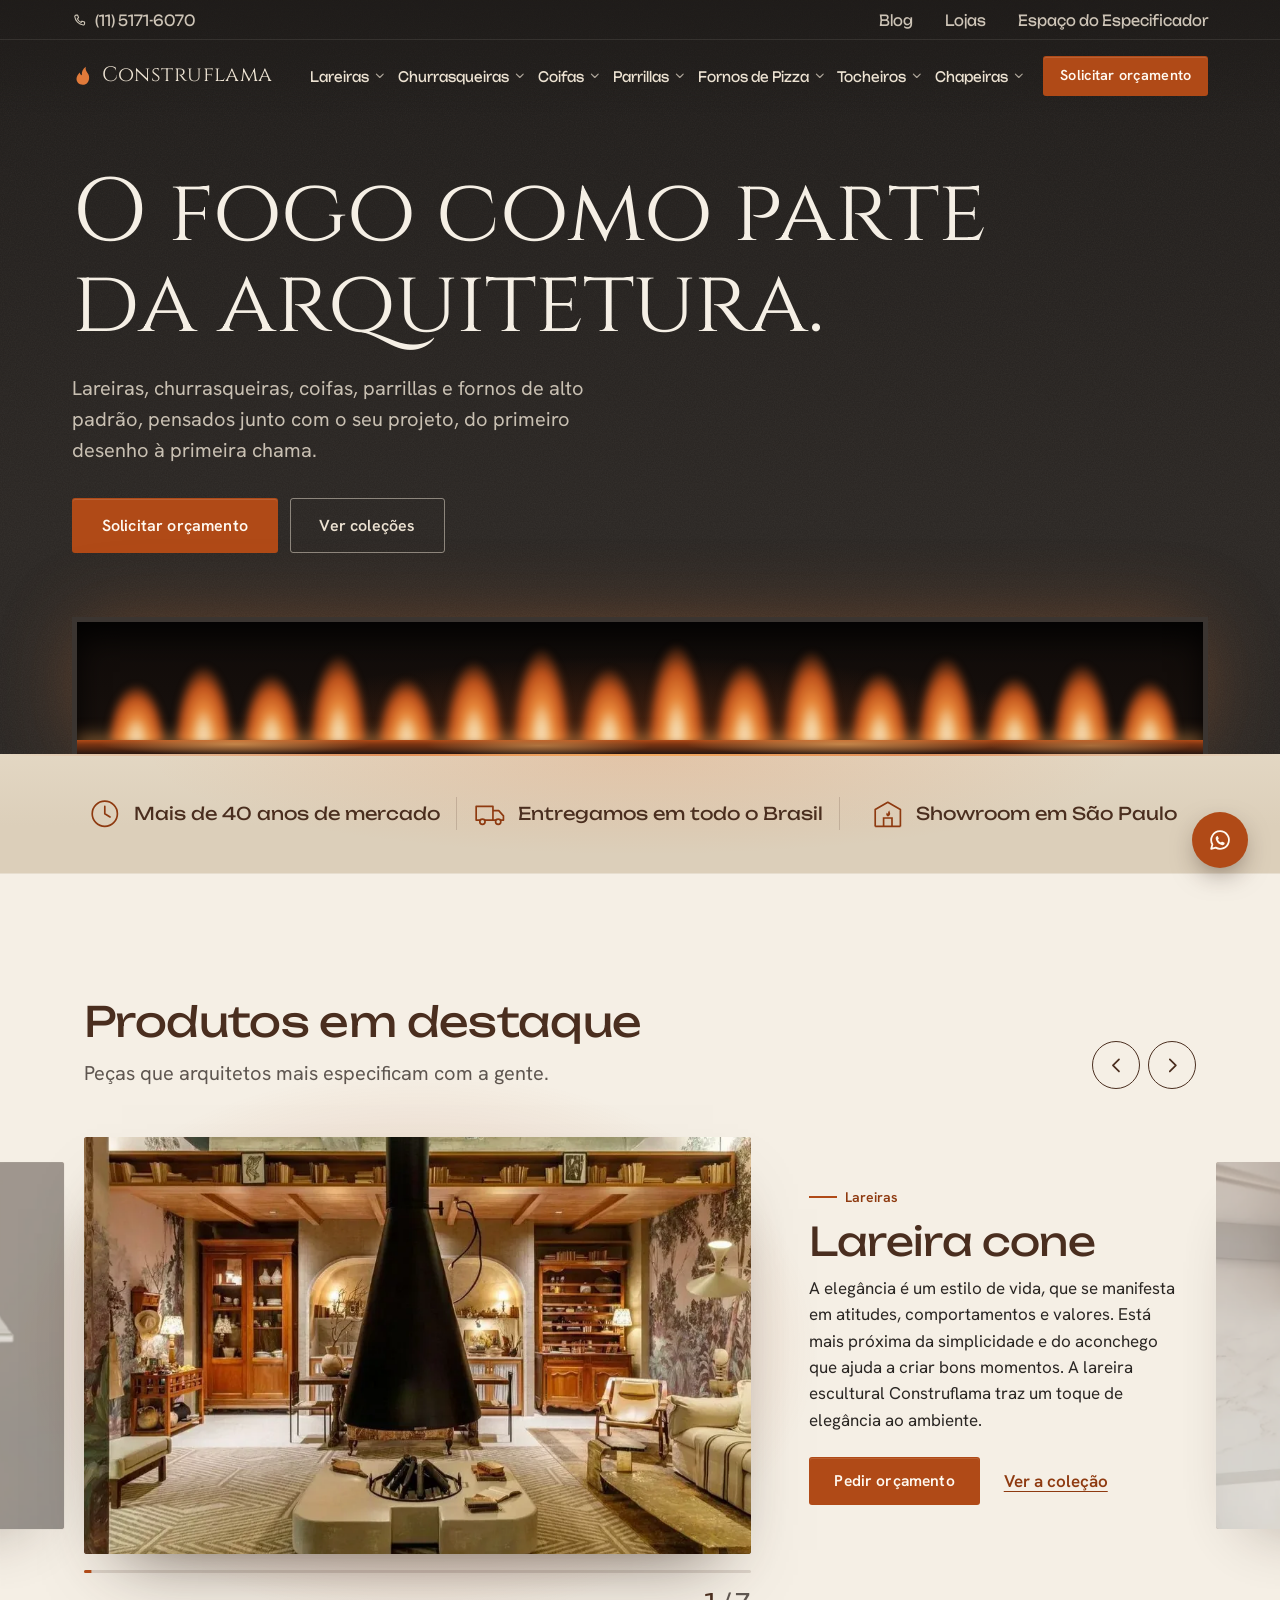
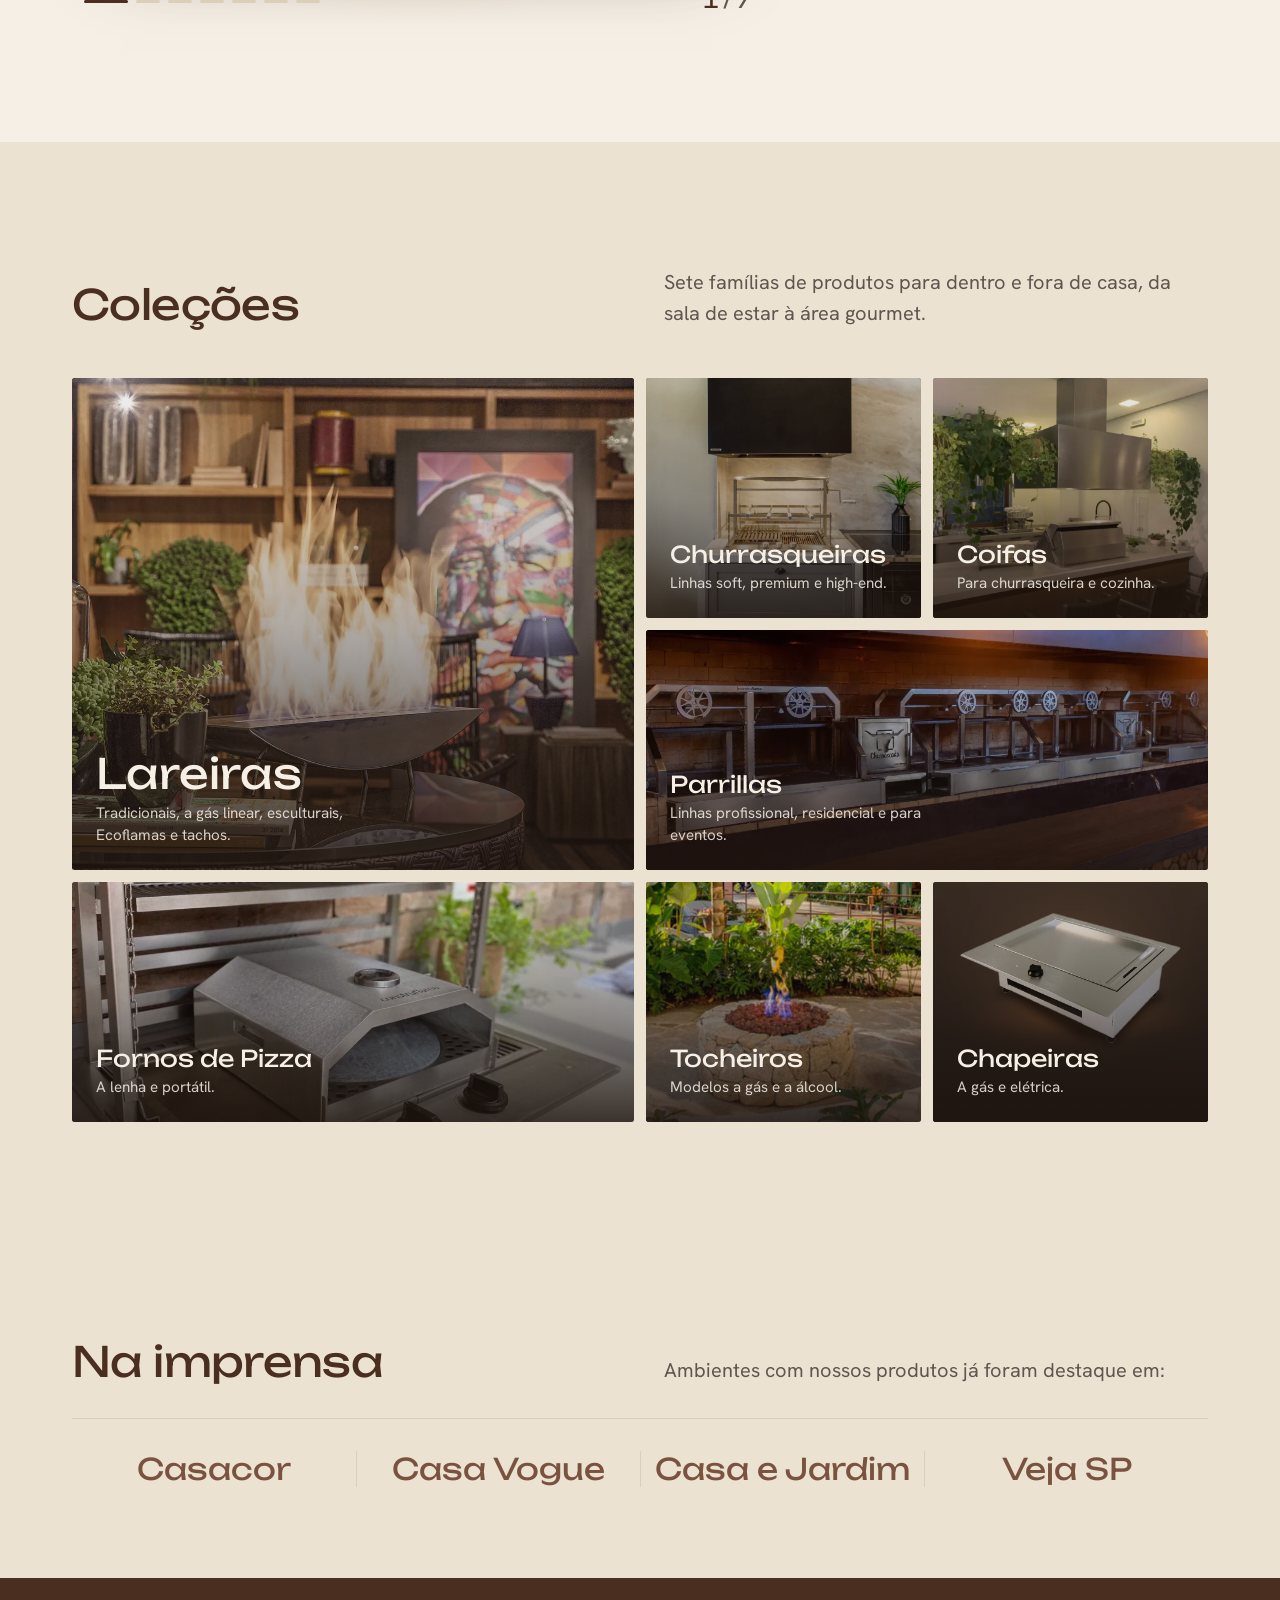
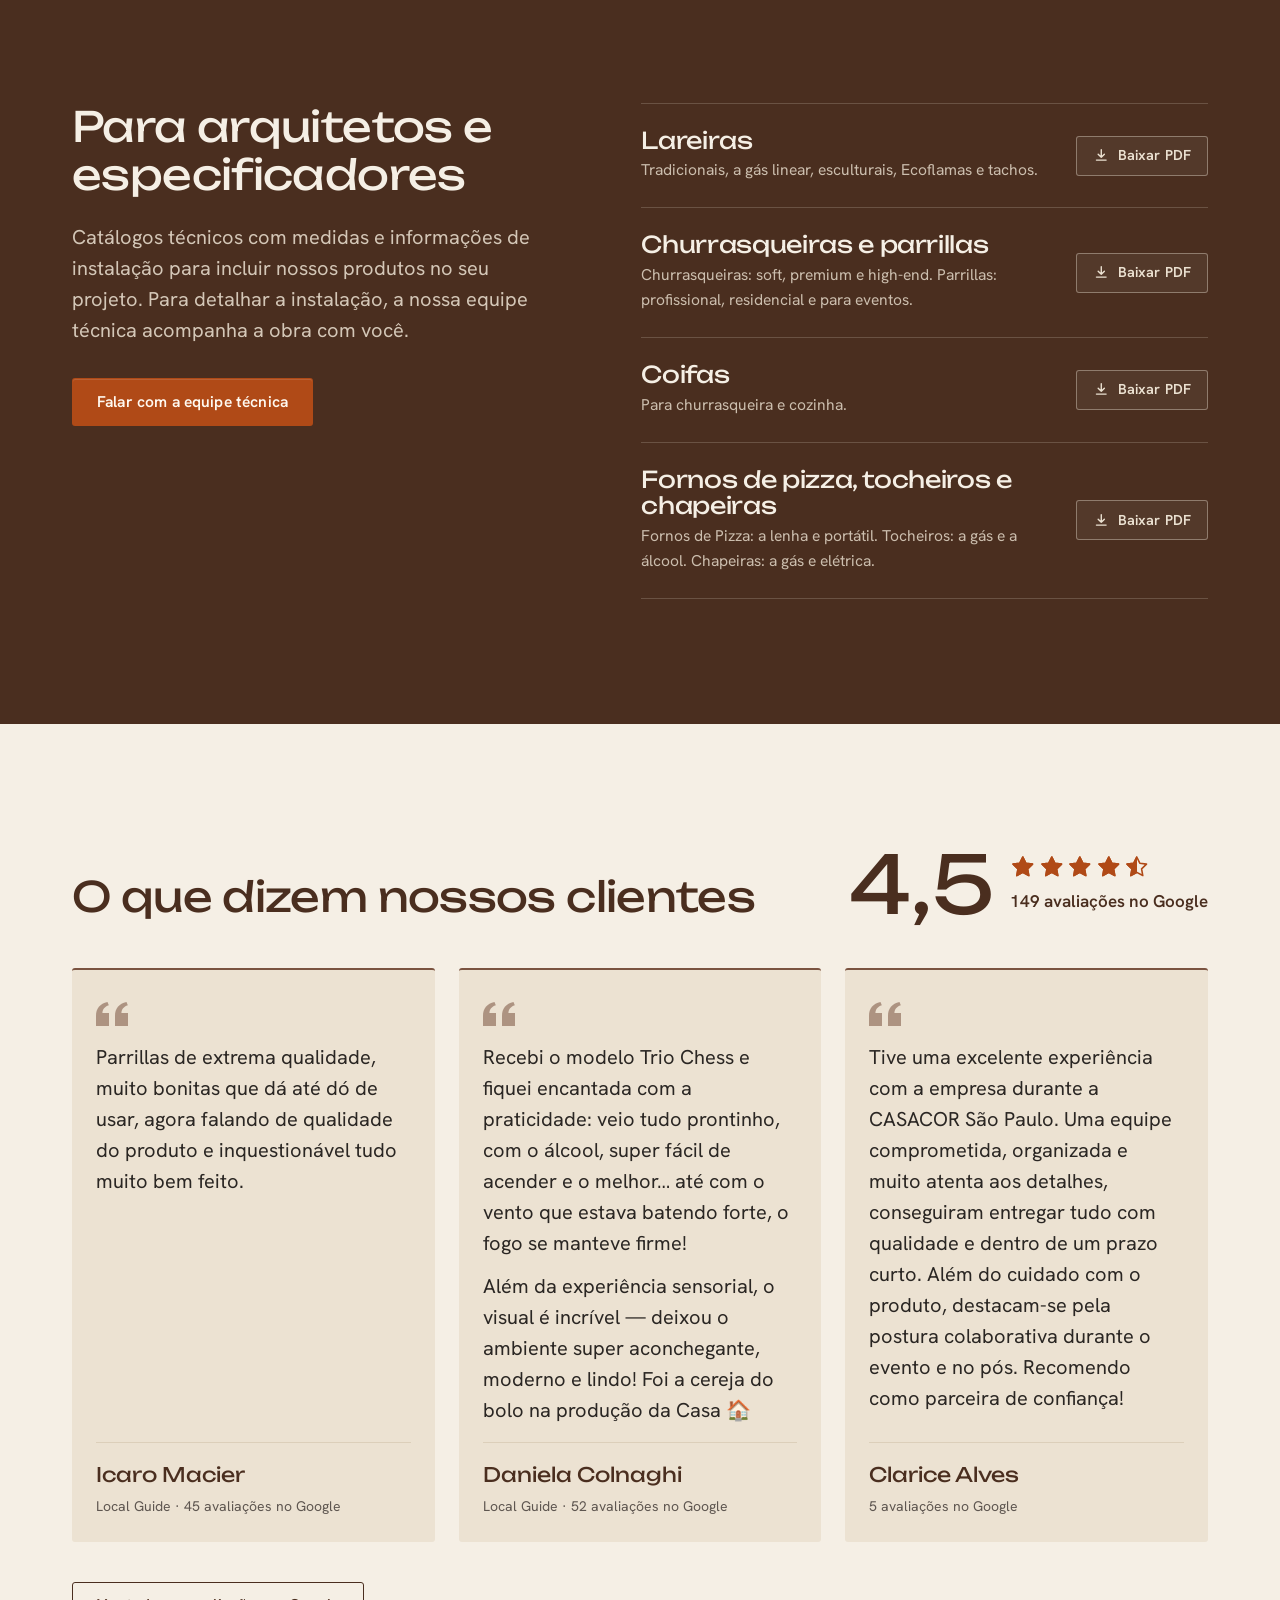
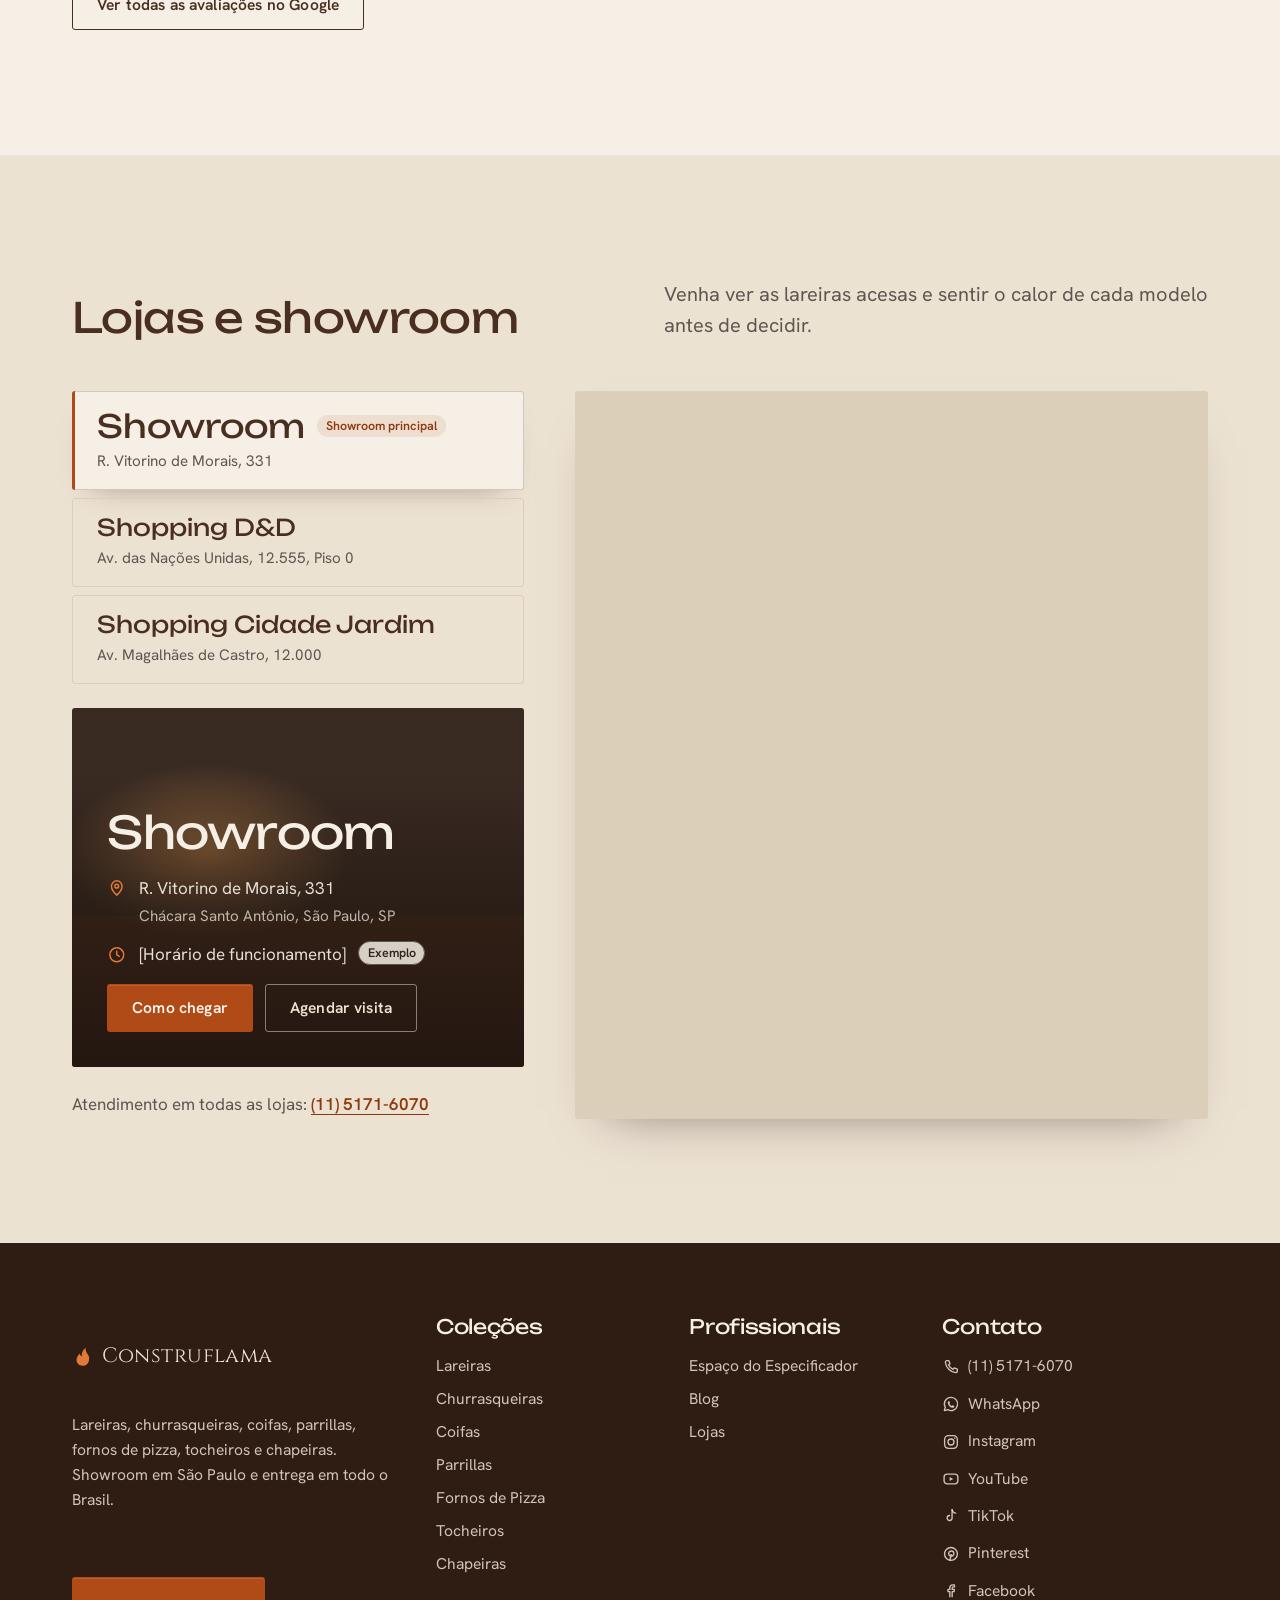
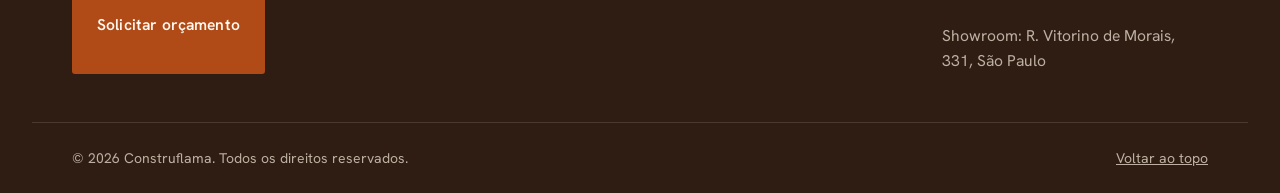
==== index.html @ 17e060c6 "Rodapé: links para Instagram, YouTube, TikTok, Pinterest e Facebook Co-Authored-By: Claude Opus 5.5 " ====
<!doctype html>
<html lang="pt-BR">
<head>
  <meta charset="utf-8">
  <meta name="viewport" content="width=device-width, initial-scale=1">
  <title>Construflama | Lareiras, churrasqueiras e fornos de alto padrão</title>
  <meta name="description" content="Lareiras, churrasqueiras, coifas, parrillas e fornos de pizza de alto padrão, pensados junto com o seu projeto. Showroom em São Paulo e entrega em todo o Brasil.">
  <meta name="theme-color" content="#2A2623">

  <!-- Tipografia: Marcellus (títulos, letra de inspiração lapidar) + Hanken Grotesk (texto) -->
  <link rel="preconnect" href="https://fonts.googleapis.com">
  <link rel="preconnect" href="https://fonts.gstatic.com" crossorigin>
  <link href="https://fonts.googleapis.com/css2?family=Hanken+Grotesk:wght@400;500;600;700&family=Cinzel:wght@400;500&family=Unbounded:wght@400;500&display=swap" rel="stylesheet">

  <link rel="stylesheet" href="css/styles.css">
  <!-- Marca que o JS está ativo (as animações de entrada só se aplicam com JS) -->
  <script>document.documentElement.classList.add('js');</script>
</head>
<body>

  <!-- Sprite de ícones e ilustrações em traço (reutilizados via <use>) -->
  <svg class="sprite" aria-hidden="true" focusable="false" xmlns="http://www.w3.org/2000/svg">
    <symbol id="i-chama" viewBox="0 0 24 24">
      <path d="M12 22c-4.4 0-7-2.9-7-6.6 0-3.2 2.1-5.3 3.6-7.2.4 1.9 1.4 3 2.4 3.2-.6-3.8 1.2-7.1 4.2-9.4-.5 3.5 1.2 5.6 2.6 7.6 1 1.4 1.2 2.9 1.2 4.6 0 4.6-2.6 7.8-7 7.8Z" fill="currentColor"/>
    </symbol>
    <symbol id="i-seta-baixo" viewBox="0 0 24 24">
      <path d="m6 9 6 6 6-6" fill="none" stroke="currentColor" stroke-width="2" stroke-linecap="round" stroke-linejoin="round"/>
    </symbol>
    <symbol id="i-anterior" viewBox="0 0 24 24">
      <path d="m15 5-7 7 7 7" fill="none" stroke="currentColor" stroke-width="2" stroke-linecap="round" stroke-linejoin="round"/>
    </symbol>
    <symbol id="i-proximo" viewBox="0 0 24 24">
      <path d="m9 5 7 7-7 7" fill="none" stroke="currentColor" stroke-width="2" stroke-linecap="round" stroke-linejoin="round"/>
    </symbol>
    <symbol id="i-estrela" viewBox="0 0 24 24">
      <path d="m12 2.8 2.8 5.8 6.3.9-4.6 4.4 1.1 6.3L12 17.2l-5.6 3 1.1-6.3-4.6-4.4 6.3-.9Z" stroke="currentColor" stroke-width="1.5" stroke-linejoin="round"/>
    </symbol>
    <symbol id="i-aspas" viewBox="0 0 32 24">
      <path d="M0 24V14C0 6.5 4 1.6 11.5 0l1.3 3.2C8.6 4.6 6.6 7.4 6.4 11H13v13Zm19 0V14c0-7.5 4-12.4 11.5-14l1.3 3.2c-4.2 1.4-6.2 4.2-6.4 7.8H32v13Z" fill="currentColor"/>
    </symbol>
    <symbol id="i-download" viewBox="0 0 24 24">
      <path d="M12 4v11m0 0-4.5-4.5M12 15l4.5-4.5M5 19h14" fill="none" stroke="currentColor" stroke-width="2" stroke-linecap="round" stroke-linejoin="round"/>
    </symbol>
    <symbol id="i-relogio" viewBox="0 0 24 24">
      <circle cx="12" cy="12" r="8.5" fill="none" stroke="currentColor" stroke-width="1.8"/>
      <path d="M12 7.5V12l3 2" fill="none" stroke="currentColor" stroke-width="1.8" stroke-linecap="round"/>
    </symbol>
    <symbol id="i-pin" viewBox="0 0 24 24">
      <path d="M12 21s-6.5-5.7-6.5-11a6.5 6.5 0 0 1 13 0c0 5.3-6.5 11-6.5 11Z" fill="none" stroke="currentColor" stroke-width="1.8"/>
      <circle cx="12" cy="10" r="2.3" fill="none" stroke="currentColor" stroke-width="1.8"/>
    </symbol>
    <symbol id="i-telefone" viewBox="0 0 24 24">
      <path d="M6.6 3.5h2.6l1.5 4.2-2 1.4a11 11 0 0 0 6.2 6.2l1.4-2 4.2 1.5v2.6A2.1 2.1 0 0 1 18.3 19.5 15.6 15.6 0 0 1 4.5 5.7 2.1 2.1 0 0 1 6.6 3.5Z" fill="none" stroke="currentColor" stroke-width="1.8" stroke-linejoin="round"/>
    </symbol>
    <symbol id="i-instagram" viewBox="0 0 24 24">
      <rect x="3.5" y="3.5" width="17" height="17" rx="5" fill="none" stroke="currentColor" stroke-width="1.8"/>
      <circle cx="12" cy="12" r="4" fill="none" stroke="currentColor" stroke-width="1.8"/>
      <circle cx="17.2" cy="6.8" r="1.1" fill="currentColor"/>
    </symbol>
    <symbol id="i-youtube" viewBox="0 0 24 24">
      <rect x="2.8" y="5.5" width="18.4" height="13" rx="4" fill="none" stroke="currentColor" stroke-width="1.8"/>
      <path d="M10.2 9.2v5.6l4.8-2.8Z" fill="currentColor"/>
    </symbol>
    <symbol id="i-tiktok" viewBox="0 0 24 24">
      <path d="M13.5 3.5v11.2a3.3 3.3 0 1 1-3.3-3.3" fill="none" stroke="currentColor" stroke-width="1.8" stroke-linecap="round" stroke-linejoin="round"/>
      <path d="M13.5 3.5c.4 2.6 2.2 4.4 4.8 4.6" fill="none" stroke="currentColor" stroke-width="1.8" stroke-linecap="round"/>
    </symbol>
    <symbol id="i-pinterest" viewBox="0 0 24 24">
      <circle cx="12" cy="12" r="8.6" fill="none" stroke="currentColor" stroke-width="1.8"/>
      <path d="M10.6 20.4 12.4 13M10.4 14.6c-.9-.6-1.4-1.6-1.4-2.8 0-2.2 1.6-3.8 3.6-3.8 1.8 0 3.2 1.3 3.2 3.1 0 2.1-1.2 3.7-2.7 3.7-1 0-1.6-.7-1.4-1.7" fill="none" stroke="currentColor" stroke-width="1.8" stroke-linecap="round" stroke-linejoin="round"/>
    </symbol>
    <symbol id="i-facebook" viewBox="0 0 24 24">
      <path d="M13.6 20.5v-7.6h2.6l.4-3h-3V8.1c0-.9.3-1.5 1.5-1.5h1.6V3.9c-.3 0-1.2-.1-2.3-.1-2.3 0-3.9 1.4-3.9 4v2.1H8v3h2.5v7.6" fill="none" stroke="currentColor" stroke-width="1.8" stroke-linejoin="round"/>
    </symbol>
    <symbol id="i-whatsapp" viewBox="0 0 24 24">
      <path d="M12 3.2a8.8 8.8 0 0 0-7.6 13.2L3.2 20.8l4.5-1.2A8.8 8.8 0 1 0 12 3.2Z" fill="none" stroke="currentColor" stroke-width="1.8" stroke-linejoin="round"/>
      <path d="M9.1 7.9c.3 0 .6 0 .8.5l.8 1.9c.1.3 0 .5-.1.7l-.6.7c.6 1.2 1.6 2.2 2.9 2.9l.7-.7c.2-.2.4-.2.7-.1l1.9.8c.4.2.5.5.4.9-.2 1-1.2 1.8-2.3 1.7-3.3-.4-6.2-3.3-6.6-6.6-.1-1.2.6-2.4 1.4-2.7Z" fill="currentColor"/>
    </symbol>
    <!-- Ícones da faixa de confiança -->
    <symbol id="i-anos" viewBox="0 0 32 32">
      <circle cx="16" cy="16" r="12" fill="none" stroke="currentColor" stroke-width="1.6"/>
      <path d="M16 9v7l5 3" fill="none" stroke="currentColor" stroke-width="1.6" stroke-linecap="round"/>
    </symbol>
    <symbol id="i-entrega" viewBox="0 0 32 32">
      <path d="M3 9h16v13H3zM19 13h5.5l4.5 5v4H19z" fill="none" stroke="currentColor" stroke-width="1.6" stroke-linejoin="round"/>
      <circle cx="9" cy="23.5" r="2.5" fill="var(--bege-escuro)" stroke="currentColor" stroke-width="1.6"/>
      <circle cx="24" cy="23.5" r="2.5" fill="var(--bege-escuro)" stroke="currentColor" stroke-width="1.6"/>
    </symbol>
    <symbol id="i-showroom" viewBox="0 0 32 32">
      <path d="M4 28V12l12-7 12 7v16M4 28h24" fill="none" stroke="currentColor" stroke-width="1.6" stroke-linejoin="round"/>
      <path d="M12 28v-8h8v8" fill="none" stroke="currentColor" stroke-width="1.6"/>
      <path d="M16 18.5c-1.6-.6-2-2.4-.8-3.8.2 1 .8 1.3 1.2 1-.4-1.4.3-2.5 1.3-2.9-.4 1.4.9 2 .5 3.6-.3 1.2-1.1 1.8-2.2 2.1Z" fill="currentColor"/>
    </symbol>
    <!-- Ilustrações das coleções (traço fino, usadas sobre os gradientes) -->
    <symbol id="p-lareira" viewBox="0 0 120 120">
      <g fill="none" stroke="currentColor" stroke-width="1.6" stroke-linejoin="round">
        <path d="M8 26h104M14 26v82h92V26"/><path d="M32 108V52h56v56"/>
        <path d="M60 100c-9-3-11-12-5-19 1 5 4 7 6 5-2-7 2-13 7-16-2 7 5 10 3 19-1 6-5 9-11 11Z"/>
      </g>
    </symbol>
    <symbol id="p-churrasqueira" viewBox="0 0 120 120">
      <g fill="none" stroke="currentColor" stroke-width="1.6" stroke-linejoin="round">
        <path d="M52 8h16v22H52zM30 52l22-22h16l22 22z"/><path d="M24 52h72v56H24z"/>
        <path d="M34 66h52M34 74h52M34 82h52"/>
      </g>
    </symbol>
    <symbol id="p-coifa" viewBox="0 0 120 120">
      <g fill="none" stroke="currentColor" stroke-width="1.6" stroke-linejoin="round">
        <path d="M50 6h20v36H50zM50 42 18 74h84L70 42"/><path d="M18 74v9h84v-9"/>
        <path d="M34 98h52" stroke-dasharray="3 7" stroke-linecap="round"/>
      </g>
    </symbol>
    <symbol id="p-parrilla" viewBox="0 0 120 120">
      <g fill="none" stroke="currentColor" stroke-width="1.6" stroke-linejoin="round">
        <path d="M10 62h78v40H10z"/><path d="M20 70v24M30 70v24M40 70v24M50 70v24M60 70v24M70 70v24M80 70v24"/>
        <circle cx="101" cy="38" r="10"/><path d="M101 48v54M88 102h26"/>
      </g>
    </symbol>
    <symbol id="p-forno" viewBox="0 0 120 120">
      <g fill="none" stroke="currentColor" stroke-width="1.6" stroke-linejoin="round">
        <path d="M14 98V76a46 46 0 0 1 92 0v22z"/><path d="M42 98V82a18 18 0 0 1 36 0v16"/>
        <path d="M54 32V8h12v24M6 98h108"/>
      </g>
    </symbol>
    <symbol id="p-tocheiro" viewBox="0 0 120 120">
      <g fill="none" stroke="currentColor" stroke-width="1.6" stroke-linejoin="round">
        <path d="M60 110V54M46 54h28l-5-11H51zM44 110h32"/>
        <path d="M60 39c-8-3-9-12-3-20 0 5 4 8 6 6 0 8 6 9 3 15-1 0-3 0-6-1Z"/>
      </g>
    </symbol>
    <symbol id="p-chapeira" viewBox="0 0 120 120">
      <g fill="none" stroke="currentColor" stroke-width="1.6" stroke-linejoin="round" stroke-linecap="round">
        <path d="M10 52h100v12H10zM20 64v36M100 64v36"/>
        <path d="M38 42c4-6 0-10 4-16M60 42c4-6 0-10 4-16M82 42c4-6 0-10 4-16"/>
      </g>
    </symbol>
  </svg>

  <a class="skip-link" href="#conteudo">Pular para o conteúdo</a>

  <!-- ============================================================
       1. CABEÇALHO FIXO
       Duas faixas no desktop: atalhos (telefone, catálogos...) e
       barra principal com as coleções. Ao rolar, a faixa de atalhos
       recolhe e o cabeçalho ganha fundo sólido (ver main.js).
       ============================================================ -->
  <header class="site-header" id="topo">
    <div class="utility-bar">
      <div class="container utility-bar__inner" data-atalhos-desktop>
        <!-- Atalhos: um único bloco no HTML. No desktop fica nesta faixa;
             no celular, js/main.js move o mesmo bloco para dentro do menu. -->
        <div class="quick-links" data-atalhos>
          <a class="quick-links__phone" href="tel:+551151716070">
            <svg class="icon" aria-hidden="true"><use href="#i-telefone"/></svg>
            <span class="alto">(11) 5171-6070</span>
          </a>
          <nav aria-label="Atalhos">
            <ul class="quick-links__list">
              <li><a href="#" data-proto="O blog será desenhado na próxima etapa do protótipo."><span class="alto">Blog</span></a></li>
              <li><a href="#lojas"><span class="alto">Lojas</span></a></li>
              <li><a href="#especificadores"><span class="alto">Espaço do Especificador</span></a></li>
            </ul>
          </nav>
        </div>
      </div>
    </div>

    <div class="container mainbar">
      <a class="brand" href="#inicio" aria-label="Construflama, voltar ao início">
        <svg class="brand__mark" aria-hidden="true"><use href="#i-chama"/></svg>
        <span class="brand__name">Construflama</span>
      </a>

      <nav class="site-nav" id="site-nav" aria-label="Principal">
        <!-- Coleções e subcategorias: geradas por js/main.js a partir de CATEGORIAS -->
        <ul class="nav-list" data-menu-colecoes></ul>

        <!-- No celular, os atalhos (data-atalhos) entram aqui -->
        <div class="nav-atalhos" data-atalhos-mobile></div>
        <a class="btn btn--primary nav-cta" href="https://whts.co/Construflama_com" target="_blank" rel="noopener">Solicitar orçamento</a>
      </nav>

      <a class="btn btn--primary btn--sm header-cta" href="https://whts.co/Construflama_com" target="_blank" rel="noopener">
        <span class="header-cta__long">Solicitar orçamento</span><span class="header-cta__short" aria-hidden="true">Orçamento</span>
      </a>

      <button class="nav-toggle" type="button" aria-expanded="false" aria-controls="site-nav">
        <span class="sr-only">Abrir menu</span>
        <span class="nav-toggle__bars" aria-hidden="true"></span>
      </button>
    </div>
  </header>

  <main id="conteudo">

    <!-- ============================================================
         2. HERO: a parede da sala com uma lareira linear embutida.
         A lareira é feita só com CSS (sem imagem).
         ============================================================ -->
    <section class="hero" id="inicio" aria-labelledby="hero-titulo">
      <div class="container hero__content">
        <h1 class="hero__title" id="hero-titulo">O fogo como parte da arquitetura.</h1>
        <p class="hero__lead">Lareiras, churrasqueiras, coifas, parrillas e fornos de alto padrão, pensados junto com o seu projeto, do primeiro desenho à primeira chama.</p>
        <div class="hero__actions">
          <a class="btn btn--primary btn--lg" href="https://whts.co/Construflama_com" target="_blank" rel="noopener">Solicitar orçamento</a>
          <a class="btn btn--ghost btn--lg" href="#colecoes">Ver coleções</a>
        </div>
      </div>

      <div class="firebox" aria-hidden="true">
        <div class="firebox__opening">
          <div class="flames">
            <span class="flame" style="--x:2%;  --h:55%; --d:1.7s; --t:-.2s"></span>
            <span class="flame" style="--x:8%;  --h:72%; --d:1.3s; --t:-.9s"></span>
            <span class="flame" style="--x:14%; --h:64%; --d:1.9s; --t:-.4s"></span>
            <span class="flame" style="--x:20%; --h:82%; --d:1.5s; --t:-1.1s"></span>
            <span class="flame" style="--x:26%; --h:60%; --d:1.8s; --t:-.6s"></span>
            <span class="flame" style="--x:32%; --h:76%; --d:1.4s; --t:-.1s"></span>
            <span class="flame" style="--x:38%; --h:88%; --d:1.6s; --t:-.8s"></span>
            <span class="flame" style="--x:44%; --h:70%; --d:2s;   --t:-.3s"></span>
            <span class="flame" style="--x:50%; --h:92%; --d:1.5s; --t:-1.3s"></span>
            <span class="flame" style="--x:56%; --h:74%; --d:1.7s; --t:-.5s"></span>
            <span class="flame" style="--x:62%; --h:86%; --d:1.3s; --t:-1s"></span>
            <span class="flame" style="--x:68%; --h:66%; --d:1.9s; --t:-.7s"></span>
            <span class="flame" style="--x:74%; --h:80%; --d:1.6s; --t:-.2s"></span>
            <span class="flame" style="--x:80%; --h:62%; --d:1.4s; --t:-1.2s"></span>
            <span class="flame" style="--x:86%; --h:74%; --d:1.8s; --t:-.4s"></span>
            <span class="flame" style="--x:92%; --h:58%; --d:1.5s; --t:-.9s"></span>
          </div>
          <div class="firebox__bed"></div>
        </div>
      </div>

      <!-- ============================================================
           3. FAIXA DE CONFIANÇA: a "soleira" de pedra sob a lareira
           ============================================================ -->
      <div class="hearth">
        <ul class="container hearth__list">
          <li class="hearth__item">
            <svg class="hearth__icon" aria-hidden="true"><use href="#i-anos"/></svg>
            Mais de 40 anos de mercado
          </li>
          <li class="hearth__item">
            <svg class="hearth__icon" aria-hidden="true"><use href="#i-entrega"/></svg>
            Entregamos em todo o Brasil
          </li>
          <li class="hearth__item">
            <svg class="hearth__icon" aria-hidden="true"><use href="#i-showroom"/></svg>
            Showroom em São Paulo
          </li>
        </ul>
      </div>
    </section>

    <!-- ============================================================
         4. PRODUTOS EM DESTAQUE: carrossel grande, logo depois do hero.
         Slides, legendas, traços e contador são gerados por js/main.js a
         partir de PRODUTOS (js/produtos.js), só os com destaque: true.
         Geometria simétrica: as pontas das imagens anterior e seguinte têm
         sempre a mesma largura dos dois lados, em qualquer tela.
         ============================================================ -->
    <section class="section featured" id="destaques" aria-labelledby="destaques-titulo">
      <div class="destaque-largura">
        <div class="featured__head" data-reveal="stagger">
          <div>
            <h2 class="section-title" id="destaques-titulo">Produtos em destaque</h2>
            <p class="section-lead">Peças que arquitetos mais especificam com a gente.</p>
          </div>
          <div class="carousel-controls">
            <button class="carousel-btn" type="button" data-destaque-anterior aria-controls="destaque-slides">
              <svg class="icon" aria-hidden="true"><use href="#i-anterior"/></svg>
              <span class="sr-only">Produto anterior</span>
            </button>
            <button class="carousel-btn" type="button" data-destaque-proximo aria-controls="destaque-slides">
              <svg class="icon" aria-hidden="true"><use href="#i-proximo"/></svg>
              <span class="sr-only">Próximo produto</span>
            </button>
          </div>
        </div>
      </div>

      <!-- Troca sozinho a cada 15 s; pausa com mouse em cima, foco do teclado ou aba oculta -->
      <div class="destaque" data-destaque data-reveal tabindex="0"
           role="region" aria-roledescription="carrossel" aria-labelledby="destaques-titulo">
        <div class="destaque__palco">
          <div class="destaque__brilho" aria-hidden="true"></div>
          <ul class="destaque__slides" id="destaque-slides" data-destaque-slides></ul>
          <div class="destaque-largura destaque__grade">
            <div class="destaque__quadro">
              <!-- Reserva a área da imagem ativa (16:10) para o layout não pular -->
              <div class="destaque__espaco" aria-hidden="true"></div>
              <div class="destaque__progresso" aria-hidden="true"><span data-destaque-barra></span></div>
              <div class="destaque__navegacao">
                <div class="destaque__indicadores" data-destaque-indicadores role="group" aria-label="Escolher produto"></div>
                <p class="destaque__contador" aria-hidden="true"><span data-destaque-numero>1</span><span class="destaque__total" data-destaque-total></span></p>
              </div>
            </div>
            <div class="destaque__legendas" data-destaque-legendas></div>
          </div>
        </div>
      </div>
    </section>

    <!-- ============================================================
         5. COLEÇÕES: grade assimétrica, Lareiras em destaque.
         Fotos e links vêm de CATEGORIAS (js/main.js); coleção com
         pagina: true abre colecao.html, as demais mostram o aviso.
         ============================================================ -->
    <section class="section collections" id="colecoes" aria-labelledby="colecoes-titulo">
      <div class="container">
        <div class="section-head" data-reveal="stagger">
          <h2 class="section-title" id="colecoes-titulo">Coleções</h2>
          <p class="section-lead">Sete famílias de produtos para dentro e fora de casa, da sala de estar à área gourmet.</p>
        </div>

        <!-- Cards gerados por js/main.js a partir de CATEGORIAS -->
        <ul class="collection-grid" data-grade-colecoes data-reveal="stagger"></ul>
      </div>
    </section>

    <!-- ============================================================
         6. NA IMPRENSA
         Nomes em texto (sem reproduzir logotipos de terceiros).
         ============================================================ -->
    <section class="section press" id="imprensa" aria-labelledby="imprensa-titulo">
      <div class="container press__inner" data-reveal="stagger">
        <div class="press__intro">
          <h2 class="section-title" id="imprensa-titulo">Na imprensa</h2>
          <p class="section-lead">Ambientes com nossos produtos já foram destaque em:</p>
        </div>
        <ul class="press__list" data-reveal="stagger">
          <li>Casacor</li>
          <li>Casa Vogue</li>
          <li>Casa e Jardim</li>
          <li>Veja SP</li>
        </ul>
      </div>
    </section>

    <!-- ============================================================
         7. ARQUITETOS E ESPECIFICADORES
         TODO: ligar cada "Baixar PDF" ao arquivo real do catálogo.
         ============================================================ -->
    <section class="section specifiers" id="especificadores" aria-labelledby="especificadores-titulo">
      <div class="container specifiers__grid">
        <div class="specifiers__intro" data-reveal="stagger">
          <h2 class="section-title" id="especificadores-titulo">Para arquitetos e especificadores</h2>
          <p class="section-lead">Catálogos técnicos com medidas e informações de instalação para incluir nossos produtos no seu projeto. Para detalhar a instalação, a nossa equipe técnica acompanha a obra com você.</p>
          <div class="specifiers__actions">
            <a class="btn btn--primary" href="https://whts.co/Construflama_com" target="_blank" rel="noopener">Falar com a equipe técnica</a>
          </div>
        </div>

        <!-- Lista gerada por js/main.js a partir de CATALOGOS.
             TODO: ligar cada "Baixar PDF" ao arquivo real do catálogo. -->
        <ul class="catalogs" data-catalogos data-reveal="stagger"></ul>
      </div>
    </section>

    <!-- ============================================================
         8. AVALIAÇÕES
         Nota, quantidade e depoimentos vêm de NOTA_GOOGLE, TOTAL_AVALIACOES
         e DEPOIMENTOS, no topo de js/main.js. Aqui fica só a estrutura.
         ============================================================ -->
    <section class="section reviews" id="avaliacoes" aria-labelledby="avaliacoes-titulo" data-carousel>
      <div class="container">
        <div class="reviews__head" data-reveal="stagger">
          <h2 class="section-title" id="avaliacoes-titulo">O que dizem nossos clientes</h2>

          <!-- Preenchido por js/main.js com NOTA_GOOGLE e TOTAL_AVALIACOES -->
          <div class="reviews__summary">
            <p class="reviews__score"><span data-reviews-score></span><span class="sr-only"> de 5 estrelas</span></p>
            <div class="reviews__meta">
              <div class="stars stars--lg" data-reviews-stars></div>
              <p class="reviews__count" data-reviews-count></p>
            </div>
          </div>
        </div>

        <div class="reviews__controls carousel-controls" data-carousel-controls>
          <button class="carousel-btn" type="button" data-carousel-prev aria-controls="carrossel-avaliacoes">
            <svg class="icon" aria-hidden="true"><use href="#i-anterior"/></svg>
            <span class="sr-only">Avaliações anteriores</span>
          </button>
          <button class="carousel-btn" type="button" data-carousel-next aria-controls="carrossel-avaliacoes">
            <svg class="icon" aria-hidden="true"><use href="#i-proximo"/></svg>
            <span class="sr-only">Próximas avaliações</span>
          </button>
        </div>
      </div>

      <ul class="reviews__track" id="carrossel-avaliacoes" data-carousel-track data-reveal="stagger" tabindex="0" aria-label="Depoimentos de clientes. No celular, use as setas ou arraste para ver mais.">
        <!-- Cards gerados por js/main.js a partir de DEPOIMENTOS -->
      </ul>

      <div class="container reviews__footer">
        <!-- Avaliações do Showroom da Construflama no Google Maps -->
        <a class="btn btn--outline" href="https://www.google.com/maps/place/Construflama+-+Showroom/@-23.6338924,-46.6953587,16.5z/data=!3m1!5s0x94ce50ef034c4cdd:0xaf38abfd28c95933!4m17!1m8!3m7!1s0x94ce50ef1b5b859b:0xc093350de0ac60ff!2sR.+Vitorino+de+Morais,+331+-+Ch%C3%A1cara+Santo+Ant%C3%B4nio+(Zona+Sul),+S%C3%A3o+Paulo+-+SP,+04714-030!3b1!8m2!3d-23.6337159!4d-46.6973966!16s%2Fg%2F11c194g42h!3m7!1s0x94ce50ef1cb41847:0xe8988bea9d68126f!8m2!3d-23.6337159!4d-46.6973966!9m1!1b1!16s%2Fg%2F1pzt2vld9?entry=ttu&amp;g_ep=EgoyMDI2MTAxMy4wIKXMDSoASAFQAw%3D%3D" data-reviews-link target="_blank" rel="noopener">Ver todas as avaliações no Google</a>
      </div>
    </section>

    <!-- ============================================================
         9. LOJAS E SHOWROOM
         ============================================================ -->
    <section class="section stores" id="lojas" aria-labelledby="lojas-titulo">
      <div class="container">
        <div class="section-head" data-reveal="stagger">
          <h2 class="section-title" id="lojas-titulo">Lojas e showroom</h2>
          <p class="section-lead">Venha ver as lareiras acesas e sentir o calor de cada modelo antes de decidir.</p>
        </div>

        <!-- Lista, foto, detalhes e mapa do Google são gerados por js/main.js
             a partir de LOJAS (js/lojas.js). -->
        <div class="lojas" data-lojas data-reveal="stagger">
          <div class="lojas__lado">
            <div class="lojas__lista" role="tablist" aria-label="Escolha uma loja" aria-orientation="vertical" data-lojas-lista></div>

            <div class="lojas__painel" role="tabpanel" id="lojas-painel" tabindex="-1" data-lojas-painel>
              <!-- TODO: fotos reais de cada loja (campo "imagem" em js/lojas.js) -->
              <div class="lojas__foto" data-lojas-fotos>
                <div class="lojas__detalhes" data-lojas-detalhes aria-live="polite"></div>
              </div>
            </div>

            <p class="lojas__atendimento" data-lojas-atendimento></p>
          </div>

          <div class="lojas__gmaps">
            <!-- Mapa do Google da loja selecionada (carrega só quando a seção se aproxima da tela) -->
            <iframe data-lojas-iframe title="Mapa do Google" loading="lazy" referrerpolicy="no-referrer-when-downgrade" allowfullscreen></iframe>
            <p class="lojas__gmaps-aviso">Carregando o mapa do Google…</p>
          </div>
        </div>
      </div>
    </section>
  </main>

  <!-- ============================================================
       10. RODAPÉ
       ============================================================ -->
  <footer class="site-footer">
    <div class="container footer__grid">
      <div class="footer__brand">
        <!-- Marca sem link: o logo do cabeçalho e o "Voltar ao topo" já levam ao início -->
        <p class="brand brand--footer">
          <svg class="brand__mark" aria-hidden="true"><use href="#i-chama"/></svg>
          <span class="brand__name">Construflama</span>
        </p>
        <p>Lareiras, churrasqueiras, coifas, parrillas, fornos de pizza, tocheiros e chapeiras. Showroom em São Paulo e entrega em todo o Brasil.</p>
        <a class="btn btn--primary" href="https://whts.co/Construflama_com" target="_blank" rel="noopener">Solicitar orçamento</a>
      </div>

      <nav class="footer__col" aria-labelledby="rodape-colecoes">
        <h2 class="footer__title" id="rodape-colecoes">Coleções</h2>
        <!-- Gerado por js/main.js a partir de CATEGORIAS -->
        <ul data-rodape-colecoes></ul>
      </nav>

      <nav class="footer__col" aria-labelledby="rodape-profissionais">
        <h2 class="footer__title" id="rodape-profissionais">Profissionais</h2>
        <ul>
          <li><a href="#especificadores">Espaço do Especificador</a></li>
          <li><a href="#" data-proto="O blog será desenhado na próxima etapa do protótipo.">Blog</a></li>
          <li><a href="#lojas">Lojas</a></li>
        </ul>
      </nav>

      <div class="footer__col">
        <h2 class="footer__title">Contato</h2>
        <ul class="footer__contact">
          <li>
            <a href="tel:+551151716070"><svg class="icon" aria-hidden="true"><use href="#i-telefone"/></svg> (11) 5171-6070</a>
          </li>
          <li>
            <a href="https://whts.co/Construflama_com" target="_blank" rel="noopener"><svg class="icon" aria-hidden="true"><use href="#i-whatsapp"/></svg> WhatsApp</a>
          </li>
          <li>
            <a href="https://www.instagram.com/construflama" target="_blank" rel="noopener"><svg class="icon" aria-hidden="true"><use href="#i-instagram"/></svg> Instagram</a>
          </li>
          <li>
            <a href="https://www.youtube.com/@construflamaoficial" target="_blank" rel="noopener"><svg class="icon" aria-hidden="true"><use href="#i-youtube"/></svg> YouTube</a>
          </li>
          <li>
            <a href="https://www.tiktok.com/@construflama" target="_blank" rel="noopener"><svg class="icon" aria-hidden="true"><use href="#i-tiktok"/></svg> TikTok</a>
          </li>
          <li>
            <a href="https://br.pinterest.com/construflama/" target="_blank" rel="noopener"><svg class="icon" aria-hidden="true"><use href="#i-pinterest"/></svg> Pinterest</a>
          </li>
          <li>
            <a href="https://www.facebook.com/construflama" target="_blank" rel="noopener"><svg class="icon" aria-hidden="true"><use href="#i-facebook"/></svg> Facebook</a>
          </li>
        </ul>
        <p class="footer__address">Showroom: R. Vitorino de Morais, 331, São Paulo</p>
      </div>
    </div>

    <div class="container footer__bottom">
      <p>© <span data-year>2026</span> Construflama. Todos os direitos reservados.</p>
      <a class="footer__top" href="#inicio" data-voltar-topo>Voltar ao topo</a>
    </div>
  </footer>

  <!-- Botão flutuante de WhatsApp -->
  <a class="whatsapp-float" href="https://whts.co/Construflama_com" target="_blank" rel="noopener">
    <svg class="whatsapp-float__icon" aria-hidden="true"><use href="#i-whatsapp"/></svg>
    <span class="whatsapp-float__label">Fale no WhatsApp</span>
  </a>

  <!-- Aviso discreto para links que ainda não existem no protótipo -->
  <div class="toast" role="status" aria-live="polite"></div>

  <script src="js/produtos.js" defer></script>
  <script src="js/lojas.js" defer></script>
  <script src="js/main.js" defer></script>
</body>
</html>
---- css/styles.css ----
/* ==========================================================================
   Construflama | Protótipo da home
   Conceito: a página é uma parede de sala com uma lareira linear embutida.
   Carvão no topo, a chama como único gesto ousado, e daí para baixo
   travertino (bege), madeira (marrom) e brasa (laranja) só onde há ação.
   ========================================================================== */

/* --------------------------------------------------------------------------
   1. Variáveis (tokens)
   -------------------------------------------------------------------------- */
:root {
  /* Laranja: brasa queimada, não laranja de aplicativo.
     Texto claro (--sobre-laranja) sobre --laranja = 5,2:1 (AA). */
  --laranja: #B04A17;
  --laranja-escuro: #8E3A10;   /* hover de botões e links sobre bege: 5,9:1 */
  --laranja-claro: #E07A3A;    /* destaque sobre fundos escuros: 5,0:1 no carvão */

  /* Marrom: madeira defumada. Títulos, seções de contraste e rodapé. */
  --marrom: #4A2E1F;
  --marrom-escuro: #2F1D14;
  --marrom-claro: #7A5340;

  /* Cinza escuro: carvão quente. Texto, cabeçalho e o hero. */
  --cinza-escuro: #2A2623;
  --cinza-escuro-profundo: #1E1B19;
  --cinza: #5E5650;            /* texto secundário sobre bege: 5,6:1 */

  /* Bege: travertino. Fundo dominante. */
  --bege: #ECE2D2;
  --bege-claro: #F5EFE5;
  --bege-escuro: #DCCFBA;

  --sobre-laranja: #FFF9F0;    /* texto sobre o laranja */
  --texto: var(--cinza-escuro);
  --foco: var(--laranja-escuro); /* anel de foco em fundos claros */

  /* Tipografia */
  --fonte-destaque: "Cinzel", "Cormorant Garamond", Georgia, serif; /* título do topo e logo */
  --fonte-titulo: "Unbounded", "Segoe UI", system-ui, sans-serif;  /* demais títulos */
  --fonte-texto: "Hanken Grotesk", "Segoe UI", system-ui, -apple-system, sans-serif;

  /* Escala tipográfica (razão ~1.25, fluida nos títulos) */
  --fs-sm: 0.875rem;
  --fs-base: 1.0625rem;
  --fs-md: 1.25rem;
  --fs-lg: clamp(1.2rem, 1rem + .7vw, 1.45rem);   /* Unbounded é larga: escala menor */
  --fs-xl: clamp(1.65rem, 1.2rem + 1.8vw, 2.6rem);
  --fs-hero: clamp(2.6rem, 1.4rem + 5.2vw, 5.75rem);

  /* Espaçamentos */
  --sp-1: 0.25rem;
  --sp-2: 0.5rem;
  --sp-3: 0.75rem;
  --sp-4: 1rem;
  --sp-5: 1.5rem;
  --sp-6: 2rem;
  --sp-7: 3rem;
  --sp-8: 4.5rem;
  --sp-secao: clamp(4.5rem, 3rem + 6vw, 8rem);
  --gutter: clamp(1rem, 0.5rem + 3vw, 2.5rem);
  --largura: 76rem;

  /* Outros */
  --raio: 3px;
  --header-h: 4.25rem;
  --ease: cubic-bezier(.2, .7, .2, 1);
  --ease-out: cubic-bezier(.16, 1, .3, 1); /* entradas: desacelera longo, sem tranco */
}

/* --------------------------------------------------------------------------
   2. Base
   -------------------------------------------------------------------------- */
*,
*::before,
*::after { box-sizing: border-box; }

html {
  -webkit-text-size-adjust: 100%;
  scroll-padding-top: calc(var(--header-h) + 1rem);
}

@media (prefers-reduced-motion: no-preference) {
  html { scroll-behavior: smooth; }
}

body {
  margin: 0;
  background: var(--bege);
  color: var(--texto);
  font-family: var(--fonte-texto);
  font-size: var(--fs-base);
  line-height: 1.6;
  text-rendering: optimizeLegibility;
  -webkit-font-smoothing: antialiased;
}

body.nav-open { overflow: hidden; }

h1, h2, h3 {
  margin: 0;
  font-family: var(--fonte-titulo);
  font-weight: 400;
  line-height: 1.15;
  letter-spacing: -0.015em;
  color: var(--marrom);
}

p { margin: 0; }
ul { margin: 0; padding: 0; list-style: none; }
a { color: inherit; }
img, svg { display: block; }

:focus-visible {
  outline: 3px solid var(--foco);
  outline-offset: 3px;
}

/* Contextos escuros usam um anel de foco mais claro */
.site-header,
.hero,
.specifiers,
.site-footer,
.tile,
.lojas__foto,
.whatsapp-float { --foco: var(--laranja-claro); }

.sprite { position: absolute; width: 0; height: 0; overflow: hidden; }

.sr-only {
  position: absolute !important;
  width: 1px; height: 1px;
  padding: 0; margin: -1px;
  overflow: hidden;
  clip: rect(0 0 0 0);
  white-space: nowrap;
  border: 0;
}

.skip-link {
  position: absolute;
  left: var(--sp-4);
  top: -3rem;
  z-index: 100;
  padding: var(--sp-2) var(--sp-4);
  background: var(--bege-claro);
  color: var(--marrom);
  font-weight: 600;
  border-radius: var(--raio);
  transition: top .2s;
}
.skip-link:focus { top: var(--sp-3); }

.container {
  width: 100%;
  max-width: var(--largura);
  margin-inline: auto;
  padding-inline: var(--gutter);
}

.icon { width: 1.15em; height: 1.15em; flex: none; }

/* --------------------------------------------------------------------------
   3. Botões e links
   Todos com estados de hover, foco (via :focus-visible) e clique (:active).
   -------------------------------------------------------------------------- */
.btn {
  display: inline-flex;
  align-items: center;
  justify-content: center;
  gap: var(--sp-2);
  min-height: 3rem;
  padding: 0.8rem 1.5rem;
  border: 1px solid transparent;
  border-radius: var(--raio);
  font-family: var(--fonte-texto);
  font-size: 0.975rem;
  font-weight: 600;
  letter-spacing: 0.01em;
  line-height: 1.2;
  text-decoration: none;
  cursor: pointer;
  transition: background-color .2s var(--ease), border-color .2s var(--ease),
              color .2s var(--ease), transform .12s var(--ease), box-shadow .2s var(--ease);
}
.btn:active { transform: translateY(1px) scale(.98); }

.btn--sm { min-height: 2.5rem; padding: 0.55rem 1rem; font-size: 0.9rem; }
.btn--lg { min-height: 3.4rem; padding: 0.95rem 1.8rem; font-size: 1rem; }

/* Primário: o único laranja "cheio" da página */
.btn--primary {
  background: var(--laranja);
  color: var(--sobre-laranja);
  box-shadow: 0 1px 0 rgba(255, 255, 255, .12) inset;
}
.btn--primary:hover {
  background: var(--laranja-escuro);
  box-shadow: 0 6px 18px -6px rgba(176, 74, 23, .6);
}
.btn--primary:active { background: #7A310D; box-shadow: none; }

/* Fantasma: para fundos escuros */
.btn--ghost {
  border-color: rgba(236, 226, 210, .5);
  color: var(--bege);
  background: transparent;
}
.btn--ghost:hover { border-color: var(--bege); background: rgba(236, 226, 210, .1); }
.btn--ghost:active { background: rgba(236, 226, 210, .18); }

/* Claro: botões secundários sobre o marrom */
.btn--light {
  border-color: rgba(236, 226, 210, .4);
  color: var(--bege);
  background: rgba(236, 226, 210, .06);
}
.btn--light:hover { background: var(--bege); color: var(--marrom); border-color: var(--bege); }
.btn--light:active { background: var(--bege-escuro); color: var(--marrom); }

/* Contorno: secundário sobre fundos claros */
.btn--outline {
  border-color: var(--marrom);
  color: var(--marrom);
  background: transparent;
}
.btn--outline:hover { background: var(--marrom); color: var(--bege-claro); }
.btn--outline:active { background: var(--marrom-escuro); border-color: var(--marrom-escuro); color: var(--bege-claro); }

/* Link de texto (fundos claros) */
.text-link {
  display: inline-flex;
  align-items: center;
  gap: var(--sp-1);
  color: var(--laranja-escuro);
  font-weight: 600;
  text-decoration: underline;
  text-decoration-thickness: 1px;
  text-underline-offset: 0.25em;
  transition: color .2s, text-decoration-thickness .2s;
}
.text-link:hover { color: var(--marrom); text-decoration-thickness: 2px; }
.text-link:active { color: var(--marrom-escuro); }

/* --------------------------------------------------------------------------
   4. Cabeçalho fixo
   -------------------------------------------------------------------------- */
.site-header {
  position: fixed;
  inset: 0 0 auto;
  z-index: 50;
  color: var(--bege);
  /* Sobre o hero: transparente, com um véu escuro só para dar leitura */
  background: linear-gradient(to bottom, rgba(30, 27, 25, .75), rgba(30, 27, 25, 0));
  transition: background-color .3s var(--ease), box-shadow .3s var(--ease), transform .45s var(--ease-out);
}
.site-header.is-hidden { transform: translateY(-100%); }

/* Estado após rolar: carvão sólido, faixa de atalhos recolhida, mais baixo */
.site-header.is-scrolled {
  background: var(--cinza-escuro);
  box-shadow: 0 1px 0 rgba(236, 226, 210, .08), 0 10px 30px -12px rgba(0, 0, 0, .5);
}

.utility-bar { display: none; }

.mainbar {
  display: flex;
  align-items: center;
  gap: var(--sp-4);
  height: var(--header-h);
  transition: height .3s var(--ease);
}

.brand {
  display: inline-flex;
  align-items: center;
  gap: var(--sp-2);
  margin-right: auto;
  text-decoration: none;
  color: var(--bege);
  border-radius: var(--raio);
}
.brand__mark { width: 1.35rem; height: 1.35rem; color: var(--laranja-claro); }
.brand__name {
  font-family: var(--fonte-destaque);
  font-size: 1.45rem;
  letter-spacing: 0.02em;
}
a.brand:hover .brand__mark { color: var(--bege); }

.header-cta { white-space: nowrap; flex: none; }
.header-cta__long { display: none; }

/* Botão hambúrguer */
.nav-toggle {
  flex: none;                 /* nunca encolhe: o ícone ficava cortado */
  display: inline-grid;
  place-items: center;
  width: 2.75rem;
  height: 2.75rem;
  margin-right: calc(var(--sp-2) * -1);
  padding: 0;
  border: 0;
  border-radius: var(--raio);
  background: transparent;
  color: var(--bege);
  cursor: pointer;
  transition: background-color .2s;
}
.nav-toggle:hover { background: rgba(236, 226, 210, .1); }
.nav-toggle:active { background: rgba(236, 226, 210, .18); }

.nav-toggle__bars,
.nav-toggle__bars::before,
.nav-toggle__bars::after {
  display: block;
  width: 1.4rem;
  height: 2px;
  background: currentColor;
  border-radius: 2px;
  transition: transform .3s var(--ease), opacity .2s;
}
.nav-toggle__bars { position: relative; }
.nav-toggle__bars::before,
.nav-toggle__bars::after { content: ""; position: absolute; left: 0; }
.nav-toggle__bars::before { top: -7px; }
.nav-toggle__bars::after { top: 7px; }

.nav-toggle[aria-expanded="true"] .nav-toggle__bars { background: transparent; }
.nav-toggle[aria-expanded="true"] .nav-toggle__bars::before { transform: translateY(7px) rotate(45deg); }
.nav-toggle[aria-expanded="true"] .nav-toggle__bars::after { transform: translateY(-7px) rotate(-45deg); }

/* Menu no celular: painel em tela cheia abaixo do cabeçalho */
.site-nav {
  position: fixed;
  inset: var(--header-h) 0 0;
  display: flex;
  flex-direction: column;
  gap: var(--sp-6);
  padding: var(--sp-5) var(--gutter) var(--sp-7);
  overflow-y: auto;
  overscroll-behavior: contain;
  background: var(--cinza-escuro);
  border-top: 1px solid rgba(236, 226, 210, .1);
  visibility: hidden;
  opacity: 0;
  transform: translateY(-.75rem);
  transition: opacity .25s var(--ease), transform .3s var(--ease), visibility 0s .3s;
}
.site-nav.is-open {
  visibility: visible;
  opacity: 1;
  transform: none;
  transition: opacity .25s var(--ease), transform .3s var(--ease), visibility 0s;
}

.nav-list > .nav-item { border-bottom: 1px solid rgba(236, 226, 210, .12); }

.nav-link {
  display: flex;
  align-items: center;
  justify-content: space-between;
  width: 100%;
  padding: var(--sp-4) 0;
  border: 0;
  background: none;
  color: var(--bege);
  font-family: var(--fonte-titulo);
  font-size: 1.4rem;
  text-align: left;
  text-decoration: none; /* vale para o link direto (coleção sem submenu) */
  cursor: pointer;
  border-radius: var(--raio);
  transition: color .2s;
}
.nav-link:hover { color: var(--laranja-claro); }
.nav-link:active { color: var(--bege-escuro); }
.nav-link__chevron { transition: transform .25s var(--ease); }
.nav-link[aria-expanded="true"] { color: var(--laranja-claro); }
.nav-link[aria-expanded="true"] .nav-link__chevron { transform: rotate(180deg); }

.submenu {
  display: none;
  padding: 0 0 var(--sp-4) var(--sp-4);
  border-left: 1px solid rgba(224, 122, 58, .5);
  margin-bottom: var(--sp-4);
}
.has-sub.is-open > .submenu { display: block; }

.submenu a {
  display: block;
  padding: var(--sp-2) 0;
  font-family: var(--fonte-titulo);
  color: rgba(236, 226, 210, .85);
  text-decoration: none;
  border-radius: var(--raio);
  transition: color .2s;
}
.submenu a:hover { color: var(--laranja-claro); }
.submenu a:active { color: var(--bege); }
.submenu__all a { color: var(--laranja-claro); font-weight: 500; }

/* Atalhos (Blog, Lojas, Espaço do Especificador, telefone).
   Um só bloco no HTML: no celular fica dentro do menu, no desktop na faixa superior. */
.quick-links,
.quick-links__list { display: grid; gap: var(--sp-1); }
.quick-links__phone { order: 2; } /* no menu mobile o telefone vem por último */
.quick-links a {
  display: inline-flex;
  align-items: center;
  gap: var(--sp-2);
  padding: var(--sp-2) 0;
  color: rgba(236, 226, 210, .85);
  text-decoration: none;
  border-radius: var(--raio);
  font-family: var(--fonte-titulo);
  transition: color .2s;
}
.quick-links a:hover { color: var(--laranja-claro); }
.quick-links a:active { color: var(--bege-claro); }

.nav-cta { width: 100%; }

/* Celular: a Cinzel é larga; logo menor para o botão do menu caber inteiro */
@media (max-width: 479px) {
  .mainbar { gap: var(--sp-3); }
  .brand__name { font-size: 1.15rem; }
}
@media (max-width: 389px) {
  .mainbar { gap: var(--sp-2); }
  .brand__name { font-size: 1rem; letter-spacing: .01em; }
  .header-cta { padding-inline: .7rem; font-size: .85rem; }
}
@media (max-width: 359px) {
  .brand__name { font-size: .88rem; }
  .brand__mark { width: 1.1rem; height: 1.1rem; }
}

@media (min-width: 640px) {
  .header-cta__long { display: inline; }
  .header-cta__short { display: none; }
}

/* Cascata ao abrir o menu mobile e os submenus (--i definido no main.js) */
@media (prefers-reduced-motion: no-preference) {
  @media (max-width: 1179px) {
    .site-nav.is-open .nav-list > li,
    .site-nav.is-open .nav-atalhos,
    .site-nav.is-open .nav-cta {
      animation: menuIn .5s var(--ease-out) both;
      animation-delay: calc(60ms + var(--i, 0) * 45ms);
    }
    .site-nav.is-open .nav-atalhos { --i: 8; }
    .site-nav.is-open .nav-cta { --i: 9; }
  }
  .has-sub.is-open > .submenu li {
    animation: menuIn .35s var(--ease-out) both;
    animation-delay: calc(var(--i, 0) * 35ms);
  }
}
@keyframes menuIn {
  from { opacity: 0; transform: translate3d(0, 10px, 0); }
  to   { opacity: 1; transform: none; }
}

/* Desktop: faixa de atalhos + menu horizontal com submenus por hover */
@media (min-width: 1180px) {
  :root { --header-h: 4.5rem; }

  .utility-bar {
    display: block;
    max-height: 2.5rem;
    overflow: hidden;
    border-bottom: 1px solid rgba(236, 226, 210, .1);
    font-size: var(--fs-sm);
    transition: max-height .3s var(--ease), opacity .25s, border-color .3s;
  }
  .utility-bar__inner {
    display: flex;
    align-items: center;
    justify-content: space-between;
    height: 2.5rem;
  }
  .utility-bar .quick-links {
    display: flex;
    align-items: center;
    justify-content: space-between;
    width: 100%;
  }
  .utility-bar .quick-links__phone { order: 0; }
  .utility-bar .quick-links__list { display: flex; gap: var(--sp-6); }
  .utility-bar .quick-links a { padding: 0; font-size: 0.8rem; }

  .site-header.is-scrolled .utility-bar { max-height: 0; opacity: 0; border-color: transparent; }
  .site-header.is-scrolled .mainbar { height: 3.75rem; }

  .nav-toggle,
  .nav-atalhos,
  .nav-cta { display: none; }

  .site-nav {
    position: static;
    flex-direction: row;
    padding: 0;
    overflow: visible;
    background: none;
    border: 0;
    visibility: visible;
    opacity: 1;
    transform: none;
    transition: none;
  }

  .nav-list { display: flex; align-items: center; gap: var(--sp-1); } /* alinha o link direto (sem seta) aos botões */
  .nav-list > .nav-item { position: relative; border: 0; }

  .nav-link {
    gap: var(--sp-1);
    padding: var(--sp-2) var(--sp-3);
    font-family: var(--fonte-titulo);
    font-size: 0.85rem;
    font-weight: 400;
    white-space: nowrap;
  }
  .nav-link__chevron { width: 1rem; height: 1rem; opacity: .7; }

  /* O último submenu (Chapeiras) abre alinhado à direita para não invadir o botão */
  .submenu--end { left: auto; right: 0; }

  /* Painel do submenu no desktop */
  .submenu {
    display: block;
    position: absolute;
    top: calc(100% + .6rem);
    left: 0;
    min-width: 15.5rem;
    margin: 0;
    padding: var(--sp-3) 0;
    border: 0;
    border-top: 2px solid var(--laranja);
    border-radius: 0 0 var(--raio) var(--raio);
    background: var(--bege-claro);
    box-shadow: 0 18px 40px -16px rgba(30, 27, 25, .55);
    visibility: hidden;
    opacity: 0;
    transform: translateY(-6px);
    transition: opacity .2s var(--ease), transform .2s var(--ease), visibility 0s .2s;
  }
  /* Ponte invisível para o mouse não "cair" no vão entre botão e painel */
  .submenu::before {
    content: "";
    position: absolute;
    inset: -.8rem 0 auto;
    height: .8rem;
  }
  .has-sub.is-open > .submenu {
    visibility: visible;
    opacity: 1;
    transform: none;
    transition: opacity .2s var(--ease), transform .2s var(--ease), visibility 0s;
  }

  .submenu a {
    padding: var(--sp-2) var(--sp-5);
    color: var(--cinza-escuro);
    font-size: 0.85rem;
  }
  .submenu a:hover { color: var(--laranja-escuro); background: var(--bege); }
  .submenu a:active { background: var(--bege-escuro); }
  .submenu__all { margin-top: var(--sp-2); padding-top: var(--sp-2); border-top: 1px solid var(--bege-escuro); }
  .submenu__all a { color: var(--laranja-escuro); }
}

/* Sete coleções + botão numa linha só: espaçamento e fonte um pouco menores.
   Vale para todo o desktop, porque o contêiner para de crescer em 76rem. */
@media (min-width: 1180px) {
  .mainbar { gap: var(--sp-3); }
  .nav-list { gap: 0; }
  .nav-link { padding-inline: 0.35rem; font-size: 0.75rem; }
  .nav-link__chevron { width: .85rem; height: .85rem; }
  .brand__name { font-size: 1.3rem; }

  /* Atalhos, menu e submenus: Unbounded esticada na vertical (a fonte não tem
     versão estreita). Só o texto estica; caixas, ícones e setas ficam iguais. */
  .alto { display: inline-block; transform: scaleY(1.2); }
}
/* Logo acima do ponto de virada: um pouco mais de aperto para o botão caber */
@media (min-width: 1180px) and (max-width: 1279px) {
  .mainbar { gap: var(--sp-2); }
  .brand__name { font-size: 1.15rem; }
  .nav-link { padding-inline: 0.25rem; }
}

/* --------------------------------------------------------------------------
   5. Hero: parede de reboco em carvão + lareira linear
   -------------------------------------------------------------------------- */
.hero {
  position: relative;
  display: flex;
  flex-direction: column;
  color: var(--bege);
  background-color: var(--cinza-escuro);
  /* Textura de reboco (ruído SVG) + o brilho que a lareira lança na parede */
  background-image:
    radial-gradient(ellipse 70% 45% at 50% 100%, rgba(224, 122, 58, .2), transparent 70%),
    url("data:image/svg+xml,%3Csvg xmlns='http://www.w3.org/2000/svg' width='220' height='220'%3E%3Cfilter id='n'%3E%3CfeTurbulence type='fractalNoise' baseFrequency='.85' numOctaves='3' stitchTiles='stitch'/%3E%3CfeColorMatrix values='0 0 0 0 1  0 0 0 0 .95  0 0 0 0 .9  0 0 0 .05 0'/%3E%3C/filter%3E%3Crect width='100%25' height='100%25' filter='url(%23n)'/%3E%3C/svg%3E"),
    linear-gradient(to bottom, var(--cinza-escuro-profundo), var(--cinza-escuro) 60%);
  overflow: hidden;
}

.hero__content {
  position: relative;
  z-index: 1;
  padding-top: calc(var(--header-h) + clamp(3rem, 2rem + 5vw, 6.5rem));
  padding-bottom: clamp(2.5rem, 2rem + 2.5vw, 4rem);
}

.hero__title {
  max-width: 10.5em;
  font-family: var(--fonte-destaque);
  color: var(--bege-claro);
  /* Sempre em duas linhas ("O fogo como parte / da arquitetura."): no celular
     a letra acompanha a largura da tela; "O fogo como parte" mede ~10,25em. */
  font-size: min(var(--fs-hero), calc((100vw - 2 * var(--gutter)) / 10.6));
  line-height: 1.02;
  letter-spacing: -0.01em;
}

.hero__lead {
  max-width: 34rem;
  margin-top: var(--sp-5);
  color: rgba(236, 226, 210, .82);
  font-size: var(--fs-md);
  line-height: 1.55;
}

.hero__actions {
  display: flex;
  flex-direction: column;
  gap: var(--sp-3);
  margin-top: var(--sp-6);
}

@media (min-width: 560px) {
  .hero__actions { flex-direction: row; flex-wrap: wrap; }
}

/* A lareira: moldura de aço, interior escuro, chamas e leito de brasas */
.firebox {
  position: relative;
  z-index: 1;
  width: min(100% - 2 * var(--gutter), var(--largura) - 2 * var(--gutter));
  margin-inline: auto;
}

.firebox__opening {
  position: relative;
  height: clamp(88px, 6vw + 60px, 190px);
  overflow: hidden;
  border: 5px solid #3B3531;           /* moldura em aço escurecido */
  border-bottom-width: 0;
  background:
    radial-gradient(ellipse 60% 120% at 50% 110%, rgba(176, 74, 23, .45), transparent 70%),
    linear-gradient(to bottom, #0E0A08, #1A120E);
  box-shadow:
    inset 0 14px 30px rgba(0, 0, 0, .85),
    0 0 80px -10px rgba(224, 122, 58, .35);
}

.flames {
  position: absolute;
  inset: 0;
  transform-origin: 50% 100%;
}

/* Cada chama é uma "língua": base larga e quente, ponta estreita e translúcida */
.flame {
  position: absolute;
  bottom: 8%;
  left: var(--x);
  width: 6.5%;
  height: var(--h);
  border-radius: 50% 50% 46% 46% / 100% 100% 12% 12%;
  background: radial-gradient(ellipse 50% 100% at 50% 100%,
              #FFF1CF 0%, #FFC777 16%, #F08A3A 38%, #C9561C 60%, rgba(176, 74, 23, 0) 82%);
  filter: blur(3px);
  mix-blend-mode: screen;
  transform-origin: 50% 100%;
  opacity: .95;
}
/* Núcleo mais claro e mais baixo, que dá profundidade à chama */
.flame::after {
  content: "";
  position: absolute;
  left: 30%;
  bottom: 0;
  width: 40%;
  height: 45%;
  border-radius: 50% 50% 40% 40% / 100% 100% 10% 10%;
  background: radial-gradient(ellipse 50% 100% at 50% 100%, rgba(255, 246, 225, .9), rgba(255, 199, 119, 0) 80%);
}

/* Leito de vidro/brasas: uma linha incandescente irregular */
.firebox__bed {
  position: absolute;
  inset: auto 0 0;
  height: 10%;
  background:
    radial-gradient(ellipse 12% 80% at 14% 30%, rgba(255, 199, 119, .55), transparent),
    radial-gradient(ellipse 10% 80% at 41% 40%, rgba(255, 199, 119, .45), transparent),
    radial-gradient(ellipse 14% 80% at 68% 30%, rgba(255, 199, 119, .55), transparent),
    radial-gradient(ellipse 9% 80% at 90% 40%, rgba(255, 199, 119, .4), transparent),
    linear-gradient(to top, #2A1710, #7A3412 70%, #B04A17);
  box-shadow: 0 -4px 16px rgba(244, 167, 87, .5);
}

/* Movimento das chamas e acendimento: só para quem não pediu menos movimento */
@media (prefers-reduced-motion: no-preference) {
  .flame { animation: flicker var(--d) ease-in-out var(--t) infinite alternate; }
  .flames { animation: ignite 1.8s var(--ease) .2s both; }
  .hero::after {
    content: "";
    position: absolute;
    inset: 0;
    pointer-events: none;
    background: radial-gradient(ellipse 55% 35% at 50% 100%, rgba(244, 167, 87, .12), transparent 70%);
    animation: glow 3.2s ease-in-out infinite alternate;
  }
  .hero__title,
  .hero__lead,
  .hero__actions { animation: rise .9s var(--ease) both; }
  .hero__lead { animation-delay: .12s; }
  .hero__actions { animation-delay: .24s; }
}

@keyframes flicker {
  0%   { transform: scale(1, .86) translateX(0); opacity: .85; }
  45%  { transform: scale(.9, 1.06) translateX(6%); opacity: 1; }
  100% { transform: scale(1.06, .94) translateX(-5%); opacity: .9; }
}
@keyframes ignite {
  0%   { transform: scaleY(0); opacity: 0; }
  40%  { opacity: 1; }
  100% { transform: scaleY(1); opacity: 1; }
}
@keyframes glow {
  from { opacity: .55; }
  to   { opacity: 1; }
}
@keyframes rise {
  from { opacity: 0; transform: translateY(14px); }
  to   { opacity: 1; transform: none; }
}

/* --------------------------------------------------------------------------
   6. Faixa de confiança: a soleira de travertino sob a lareira
   -------------------------------------------------------------------------- */
.hearth {
  position: relative;
  z-index: 1;
  color: var(--marrom);
  /* Pedra de travertino com o reflexo do fogo logo abaixo da lareira */
  background:
    radial-gradient(ellipse 55% 120% at 50% 0%, rgba(224, 122, 58, .2), transparent 70%),
    linear-gradient(to bottom, #E3D7C3, var(--bege-escuro) 60%);
  box-shadow: 0 -1px 0 rgba(255, 255, 255, .3) inset, 0 1px 0 rgba(74, 46, 31, .12);
}
/* Filete de brasa na borda de cima, como a luz da lareira batendo na pedra */
.hearth::before {
  content: "";
  position: absolute;
  inset: 0 0 auto;
  height: 2px;
  background: linear-gradient(to right, transparent, rgba(224, 122, 58, .75) 30%, rgba(244, 167, 87, .9) 50%, rgba(224, 122, 58, .75) 70%, transparent);
}

.hearth__list {
  display: grid;
  gap: var(--sp-4);
  padding-block: var(--sp-6);
}

/* Destaque com os mesmos mini ícones: frase maior, na fonte dos títulos */
.hearth__item {
  display: flex;
  align-items: center;
  gap: var(--sp-3);
  font-family: var(--fonte-titulo);
  font-size: clamp(1rem, .9rem + .25vw, 1.12rem); /* Unbounded é larga */
  line-height: 1.2;
  color: var(--marrom);
  text-wrap: balance;                /* se precisar quebrar (tablet), quebra equilibrado */
}

.hearth__icon { width: 2.1rem; height: 2.1rem; flex: none; color: var(--laranja-escuro); }

@media (min-width: 768px) {
  .hearth__list { grid-template-columns: repeat(3, 1fr); gap: 0; padding-block: clamp(2rem, 1.5rem + 1.5vw, 2.75rem); }
  .hearth__item { justify-content: center; padding-inline: var(--sp-4); }
  .hearth__item + .hearth__item { border-left: 1px solid rgba(74, 46, 31, .18); }
}
@media (min-width: 1200px) {
  .hearth__item { white-space: nowrap; }  /* computador: cada frase numa linha só */
}

/* --------------------------------------------------------------------------
   7. Seções genéricas
   -------------------------------------------------------------------------- */
.section { padding-block: var(--sp-secao); }

.section-head {
  display: grid;
  gap: var(--sp-4);
  margin-bottom: clamp(2rem, 1.5rem + 2vw, 3.5rem);
}

.section-title { font-size: var(--fs-xl); }

.section-lead {
  max-width: 36rem;
  color: var(--cinza);
  font-size: var(--fs-md);
  line-height: 1.55;
}

@media (min-width: 900px) {
  .section-head {
    grid-template-columns: 1fr 1fr;
    align-items: end;
    gap: var(--sp-7);
  }
}

/* --------------------------------------------------------------------------
   8. Coleções: grade assimétrica
   -------------------------------------------------------------------------- */
.collection-grid {
  display: grid;
  gap: var(--sp-3);
  grid-template-columns: 1fr;
}

.tile {
  position: relative;
  min-height: 14rem;
  border-radius: var(--raio);
  overflow: hidden;
  color: var(--bege-claro);
  isolation: isolate;
}
/* Camada do material (degradê enquanto não há foto; fica por trás da foto
   enquanto ela carrega). Separada do card para o zoom lento no hover. */
.tile::before {
  content: "";
  position: absolute;
  inset: 0;
  z-index: -1;
  background: var(--material);
  transition: transform 1.2s var(--ease-out);
}
.tile:hover::before,
.tile:focus-within::before { transform: scale(1.06); }

/* Foto da coleção (campo imagem em CATEGORIAS) */
.tile__foto {
  position: absolute;
  inset: 0;
  z-index: -1;
  width: 100%;
  height: 100%;
  object-fit: cover;
  transition: transform 1.2s var(--ease-out);
}
.tile:hover .tile__foto,
.tile:focus-within .tile__foto { transform: scale(1.06); }
/* Fotos claras pedem um véu um pouco mais forte embaixo do texto */
.tile--foto .tile__link::before {
  background: linear-gradient(to top, rgba(30, 20, 14, .85) 0%, rgba(30, 20, 14, .35) 50%, rgba(30, 20, 14, .05));
}

.tile__link {
  position: absolute;
  inset: 0;
  display: flex;
  align-items: flex-end;
  padding: var(--sp-5);
  color: inherit;
  text-decoration: none;
  border-radius: var(--raio);
}
.tile__link:focus-visible { outline-offset: -6px; }

/* Véu escuro para garantir leitura do texto (vale também para fotos futuras) */
.tile__link::before {
  content: "";
  position: absolute;
  inset: 0;
  background: linear-gradient(to top, rgba(30, 20, 14, .78) 0%, rgba(30, 20, 14, .2) 55%, transparent);
  transition: opacity .6s var(--ease-out);
}
.tile__link:hover::before { opacity: .85; }
.tile__text { transition: transform .6s var(--ease-out); }
.tile__link:hover .tile__text,
.tile__link:focus-visible .tile__text { transform: translateY(-4px); }

/* Celular: desenho pequeno no canto superior, longe do texto */
.tile__art {
  position: absolute;
  top: var(--sp-4);
  right: var(--sp-4);
  width: 6.5rem;
  height: auto;
  aspect-ratio: 1;
  color: rgba(245, 239, 229, .32);
  transition: color .35s var(--ease), transform .5s var(--ease);
}

.tile__text { position: relative; display: grid; gap: var(--sp-1); max-width: 30ch; }

.tile__name {
  font-family: var(--fonte-titulo);
  font-size: var(--fs-lg);
  line-height: 1.15;
}

.tile__desc {
  color: rgba(245, 239, 229, .85);
  font-size: 0.95rem;
  line-height: 1.45;
}

/* Hover/foco: o traço "esquenta" e sobe um pouco */
.tile__link:hover .tile__art,
.tile__link:focus-visible .tile__art {
  color: rgba(244, 167, 87, .7);
  transform: translateY(-4px);
}
.tile__link:active .tile__art { color: rgba(244, 167, 87, .9); }

/* Materiais de cada coleção (todos na paleta). .material--x usa a mesma cor
   fora da grade (ex.: foto provisória das linhas na página da coleção). */
.tile--lareiras,
.material--lareiras {
  --material:
    radial-gradient(ellipse 80% 55% at 30% 100%, rgba(224, 122, 58, .55), transparent 70%),
    linear-gradient(160deg, #3A2B23 0%, #2A2623 55%, #1E1B19 100%);
}
.tile--churrasqueiras,
.material--churrasqueiras { --material: linear-gradient(150deg, #7A5340, #4A2E1F); }
.tile--coifas,
.material--coifas { --material: linear-gradient(160deg, #6E6660 0%, #4B4440 50%, #2A2623 100%); }
.tile--parrillas,
.material--parrillas {
  --material:
    radial-gradient(ellipse 70% 60% at 85% 100%, rgba(224, 122, 58, .4), transparent 70%),
    linear-gradient(140deg, #8E3A10, #4A2E1F 80%);
}
.tile--fornos,
.material--fornos { --material: linear-gradient(150deg, #9A6448 0%, #6B3E28 55%, #4A2E1F 100%); }
.tile--tocheiros,
.material--tocheiros {
  --material:
    radial-gradient(circle at 70% 25%, rgba(244, 167, 87, .45), transparent 45%),
    linear-gradient(170deg, #2F1D14, #1E1B19);
}
.tile--chapeiras,
.material--chapeiras { --material: linear-gradient(155deg, #57504B, #33201A); }
/* Celular: Lareiras é a coleção principal, card mais alto (chama acima do texto) */
.tile--lareiras { min-height: 18rem; }

@media (min-width: 640px) {
  .collection-grid { grid-template-columns: repeat(2, 1fr); }
  .tile { min-height: 15rem; }
  .tile--lareiras { grid-column: span 2; min-height: 22rem; }
  .tile__art { top: 12%; right: 6%; width: 40%; max-width: 12rem; }
}

@media (min-width: 1024px) {
  .collection-grid {
    grid-template-columns: repeat(4, 1fr);
    grid-auto-rows: 15rem;
  }
  .tile { min-height: 0; }
  .tile--lareiras { grid-column: span 2; grid-row: span 2; min-height: 0; }
  .tile--parrillas,
  .tile--fornos { grid-column: span 2; }
  .tile__art { top: 10%; width: 44%; }
  .tile--lareiras .tile__art { top: 14%; width: 50%; max-width: 18rem; color: rgba(245, 239, 229, .28); }
  .tile--lareiras .tile__name { font-size: var(--fs-xl); }
}

/* --------------------------------------------------------------------------
   9. Produtos em destaque: carrossel
   -------------------------------------------------------------------------- */

.featured__head {
  display: flex;
  align-items: flex-end;
  justify-content: space-between;
  gap: var(--sp-5);
  margin-bottom: clamp(2rem, 1.5rem + 2vw, 3rem);
}
.featured__head .section-lead { margin-top: var(--sp-3); }

.carousel-controls { display: flex; flex: none; gap: var(--sp-2); }

.carousel-btn {
  display: inline-grid;
  place-items: center;
  width: 3rem;
  height: 3rem;
  padding: 0;
  border: 1px solid var(--marrom);
  border-radius: 50%;
  background: transparent;
  color: var(--marrom);
  cursor: pointer;
  transition: background-color .2s, color .2s, transform .12s, opacity .2s;
}
.carousel-btn .icon { width: 1.3rem; height: 1.3rem; }
.carousel-btn:hover:not(:disabled) { background: var(--marrom); color: var(--bege-claro); }
.carousel-btn:active:not(:disabled) { transform: scale(.94); }
.carousel-btn:disabled { opacity: .35; cursor: default; }

/* Carrossel de destaque
   Geometria simétrica (medida no main.js e passada em --d-*):
   [ponta][gap][imagem ativa][gap][legenda][gap][ponta]
   As duas pontas têm a mesma largura e o conjunto fica centralizado.
   Celular: imagem em cima, legenda embaixo, pontas menores nas laterais. */

/* Largura de conteúdo da seção (título, imagem + legenda), igual nos dois lados.
   Valores de reserva antes do JS medir: alinhados ao contêiner do site. */
.featured {
  --d-margem: max(var(--gutter), calc((100% - var(--largura)) / 2 + var(--gutter)));
  --d-conteudo: calc(min(100%, var(--largura)) - 2 * var(--gutter));
  --d-gap: 1.5rem;
  --d-w: calc(var(--d-conteudo) * .6);
  --d-ponta: calc(var(--d-margem) - var(--d-gap));
  background: var(--bege-claro);
}
.destaque-largura {
  width: var(--d-conteudo);
  margin-left: var(--d-margem);
}

.destaque {
  --respiro: 3.5rem;                 /* folga para o brilho não ser cortado */
  position: relative;
}
.destaque:focus-visible { outline: 3px solid var(--foco); outline-offset: -3px; }

.destaque__palco {
  position: relative;
  padding-block: var(--respiro);
  margin-block: calc(var(--respiro) * -1);
  overflow-x: clip;                  /* corta as imagens laterais sem criar rolagem */
  touch-action: pan-y;               /* o dedo rola a página na vertical e arrasta na horizontal */
  pointer-events: none;              /* a folga do brilho não cobre setas nem traços... */
}

.destaque__slides {
  position: absolute;
  top: var(--respiro);
  left: 0;
  right: 0;
  height: 0;
}

.destaque__slide {
  position: absolute;
  top: 0;
  left: 0;
  width: var(--d-w);
  aspect-ratio: 16 / 10;
  pointer-events: auto;              /* ...só as imagens e a legenda recebem clique */
  --escala: 1;
  transform: translate3d(calc(var(--x, 0px) + var(--arrasto, 0px)), 0, 0) scale(var(--escala));
  /* Só transform e opacity: o navegador anima na placa de vídeo, sem redesenhar */
  /* Cor e posição mudam juntas, no mesmo tempo e na mesma curva:
     o bloco vai ganhando (ou perdendo) cor aos poucos durante o deslize */
  transition:
    transform 1.1s cubic-bezier(.65, 0, .25, 1),
    opacity 1.1s cubic-bezier(.65, 0, .25, 1);
  will-change: transform;
  user-select: none;
}
.destaque__slides.is-arrastando .destaque__slide { transition: none; }

.destaque__slide[data-pos="atual"] { z-index: 2; }
.destaque__slide[data-pos="anterior"],
.destaque__slide[data-pos="proximo"] {
  --escala: .88;
  z-index: 1;
  opacity: .45;                      /* pontas esmaecidas (sem filter, que pesa) */
  cursor: pointer;
}
/* As pontas encolhem a partir do lado de dentro: a parte visível na borda se mantém */
.destaque__slide[data-pos="anterior"] { transform-origin: 100% 50%; }
.destaque__slide[data-pos="proximo"] { transform-origin: 0% 50%; }
.destaque__slide[data-pos="oculto"] { --escala: .82; opacity: 0; pointer-events: none; }
.destaque__slide[data-pos="anterior"]:hover,
.destaque__slide[data-pos="proximo"]:hover { opacity: .65; transition-duration: 1.1s, .3s; }

/* Brilho laranja atrás da imagem ativa: camada fixa no lugar do slide ativo
   (as imagens passam por cima dele; não se move, então não pesa na troca) */
.destaque__brilho {
  position: absolute;
  top: var(--respiro);
  left: var(--d-margem);
  width: var(--d-w);
  aspect-ratio: 16 / 10;
  pointer-events: none;
  will-change: transform;            /* camada própria: não é redesenhado quando as imagens passam */
  transition: opacity .8s var(--ease-out);
}
/* Durante a troca o brilho apaga (não fica uma mancha solta no espaço vazio) e reacende ao chegar */
.destaque.is-trocando .destaque__brilho { opacity: 0; transition-duration: .2s; }
.destaque__brilho::before {
  content: "";
  position: absolute;
  inset: -16% -10%;
  background: radial-gradient(closest-side, rgba(224, 122, 58, .42), rgba(176, 74, 23, .12) 60%, transparent);
}

.destaque__midia {
  position: absolute;
  inset: 0;
  overflow: hidden;
  border-radius: var(--raio);
  background: var(--fundo);
  box-shadow: 0 34px 70px -38px rgba(47, 29, 20, .75);
}


/* Camada da imagem: zoom lento (Ken Burns) enquanto o slide está ativo.
   Feito com transição para voltar suave quando o slide sai. */
.destaque__imagem {
  position: absolute;
  inset: 0;
  display: grid;
  place-items: center;
  transform: scale(1);
  transition: transform 1.2s var(--ease-out);
}
.destaque__slide[data-pos="atual"] .destaque__imagem {
  transform: scale(1.08) translate3d(-1.2%, -.8%, 0);
  transition: transform 15s linear;
}
/* A imagem que sai fica com o zoom onde estava enquanto desliza para a ponta... */
.destaque__slide[data-pos="anterior"] .destaque__imagem {
  transform: scale(1.08) translate3d(-1.2%, -.8%, 0);
  transition: none;
}
/* ...e só volta ao tamanho normal quando já está invisível */
.destaque__slide[data-pos="oculto"] .destaque__imagem { transition: none; }
.destaque__imagem img { width: 100%; height: 100%; object-fit: cover; }
.destaque__ilustracao { width: 34%; height: auto; aspect-ratio: 1; color: rgba(245, 239, 229, .55); }
.destaque__midia .tag-exemplo { top: var(--sp-4); right: var(--sp-4); z-index: 3; transition: opacity .6s var(--ease-out); }
.destaque__slide:not([data-pos="atual"]) .tag-exemplo { opacity: 0; }

/* Imagens provisórias (TODO: trocar pelo campo "imagem" de cada produto) */
.destaque__midia--a { --fundo: radial-gradient(ellipse 70% 55% at 45% 100%, rgba(224, 122, 58, .6), transparent 70%), linear-gradient(160deg, #3A2B23, #2A2623 55%, #1E1B19); }
.destaque__midia--b { --fundo: radial-gradient(ellipse 60% 60% at 70% 90%, rgba(176, 74, 23, .5), transparent 70%), linear-gradient(150deg, #7A5340, #4A2E1F 70%); }
.destaque__midia--c { --fundo: radial-gradient(ellipse 70% 50% at 50% 100%, rgba(224, 122, 58, .45), transparent 70%), linear-gradient(160deg, #6B3E28, #33201A); }
.destaque__midia--d { --fundo: radial-gradient(ellipse 60% 50% at 50% 95%, rgba(224, 122, 58, .3), transparent 70%), linear-gradient(160deg, #6E6660, #3B3531 60%, #2A2623); }
.destaque__midia--e { --fundo: radial-gradient(ellipse 55% 55% at 50% 80%, rgba(244, 167, 87, .5), transparent 70%), linear-gradient(150deg, #9A6448, #6B3E28 55%, #4A2E1F); }
.destaque__midia--f { --fundo: radial-gradient(ellipse 70% 55% at 80% 100%, rgba(224, 122, 58, .45), transparent 70%), linear-gradient(140deg, #8E3A10, #4A2E1F 80%); }
.destaque__midia--g { --fundo: radial-gradient(circle at 60% 35%, rgba(244, 167, 87, .45), transparent 45%), linear-gradient(170deg, #2F1D14, #1E1B19); }

/* Grade por cima do trilho: [imagem + barra + navegação][legenda] */
.destaque__grade {
  position: relative;
  z-index: 3;
  display: grid;
  grid-template-columns: var(--d-w) 1fr;
  column-gap: var(--d-gap);
}
.destaque__quadro { pointer-events: none; }               /* cliques passam para a imagem... */
.destaque__navegacao,
.destaque__legendas { pointer-events: auto; }             /* ...menos na navegação e na legenda */

.destaque__espaco { aspect-ratio: 16 / 10; }

/* Barra de progresso de 15 s, logo abaixo da imagem */
.destaque__progresso {
  height: 3px;
  margin-top: var(--sp-4);
  border-radius: 3px;
  background: rgba(74, 46, 31, .14);
  overflow: hidden;
}
.destaque__progresso span {
  display: block;
  height: 100%;
  background: var(--laranja);
  transform: scaleX(0);
  transform-origin: 0 50%;
}
.destaque.sem-automatico .destaque__progresso { visibility: hidden; }
.destaque__progresso span { transition: opacity .3s; }
.destaque.is-pausado .destaque__progresso span { opacity: .45; }  /* pausado: a barra esmaece */

/* Traços + contador, alinhados à imagem */
.destaque__navegacao {
  display: flex;
  align-items: center;
  justify-content: space-between;
  gap: var(--sp-4);
  margin-top: var(--sp-3);
}
.destaque__indicadores { display: flex; flex-wrap: wrap; gap: var(--sp-2); }
.destaque__traco {
  display: inline-grid;
  align-items: center;
  height: 1.75rem;                   /* área de toque confortável */
  padding: 0;
  border: 0;
  background: none;
  cursor: pointer;
  border-radius: var(--raio);
}
.destaque__traco span {
  display: block;
  width: 1.5rem;
  height: 3px;
  border-radius: 3px;
  background: var(--bege-escuro);
  transition: width .5s var(--ease-out), background-color .3s;
}
.destaque__traco:hover span { background: var(--marrom-claro); }
.destaque__traco:active span { background: var(--marrom); }
.destaque__traco[aria-current="true"] span { width: 2.75rem; background: var(--marrom); }

.destaque__contador {
  font-family: var(--fonte-titulo);
  font-size: var(--fs-md);
  color: var(--marrom);
  font-variant-numeric: tabular-nums;
}
.destaque__total { color: var(--cinza); }
.destaque__total::before { content: " / "; }

/* Legenda sem painel: na troca, a antiga some rápido, a imagem nova desliza
   livre pela área e a legenda nova entra quando a imagem chega */
.destaque__legendas {
  display: grid;
  align-items: center;
  align-self: start;
  min-width: 0;
  /* No mínimo a altura da imagem ativa; se a legenda mais longa precisar de
     mais, a coluna cresce (todas dividem a mesma célula, então não pula) */
  min-height: calc(var(--d-w) * 10 / 16);
  padding-left: clamp(1rem, 3vw, 3.5rem);
}

/* Todas as legendas ocupam a mesma célula; só a ativa aparece */
.destaque__legenda {
  grid-area: 1 / 1;
  display: grid;
  justify-items: start;
  gap: var(--sp-3);
  visibility: hidden;
  opacity: 0;
  transition: opacity .25s ease-out, visibility 0s .25s;
}
.destaque__legenda.is-ativa {
  visibility: visible;
  opacity: 1;
  transition: opacity .2s, visibility 0s;
}
/* Cascata de entrada, vindo do lado de onde o slide chega */
.destaque { --entrada: 36px; }
.destaque[data-direcao="anterior"] { --entrada: -36px; }
@media (prefers-reduced-motion: no-preference) {
  .destaque__legenda.is-ativa > * {
    animation: legendaEntra .9s var(--ease-out) both;
    animation-delay: calc(.7s + var(--i, 0) * 90ms);   /* depois que a imagem chega */
  }
}
@keyframes legendaEntra {
  from { opacity: 0; transform: translate3d(var(--entrada), 0, 0); }
  to   { opacity: 1; transform: none; }
}

.destaque__cat {
  display: inline-flex;
  align-items: center;
  gap: var(--sp-2);
  color: var(--laranja-escuro);
  font-size: var(--fs-sm);
  font-weight: 600;
}
.destaque__cat::before {                /* filete de brasa antes da categoria */
  content: "";
  width: 1.75rem;
  height: 2px;
  background: var(--laranja);
}
.destaque__nome {
  font-size: clamp(1.75rem, 1.1rem + 1.7vw, 2.6rem);   /* Unbounded é larga */
  line-height: 1.08;
  overflow-wrap: break-word;
  color: var(--marrom);
  text-wrap: balance;
}
.destaque__desc { max-width: 38ch; color: var(--cinza-escuro); font-size: var(--fs-md); line-height: 1.55; }
@media (min-width: 1100px) {
  .destaque__desc { font-size: var(--fs-base); }   /* legendas longas cabem ao lado da imagem */
}
.destaque__acoes {
  display: flex;
  flex-wrap: wrap;
  align-items: center;
  gap: var(--sp-3) var(--sp-5);
  margin-top: var(--sp-3);
}

/* Celular e tablet (até 1099px): imagem em cima, legenda embaixo, porque
   legendas longas não cabem ao lado da imagem em telas médias */
@media (max-width: 1099px) {
  .destaque { --respiro: 2rem; }
  .destaque__grade { grid-template-columns: 1fr; }
  .destaque__legendas {
    min-height: 0;
    align-items: start;          /* legenda colada na imagem; a sobra fica embaixo */
    margin-top: var(--sp-5);
    padding-left: 0;
  }
  .destaque__slide[data-pos="anterior"],
  .destaque__slide[data-pos="proximo"] { --escala: .84; }
}
/* Celular estreito: setas abaixo do texto de apoio, para o texto não espremer */
@media (max-width: 559px) {
  .featured__head { flex-direction: column; align-items: flex-start; }
}

/* --------------------------------------------------------------------------
   10. Na imprensa
   -------------------------------------------------------------------------- */
.press { padding-block: clamp(3.5rem, 2.5rem + 4vw, 6rem); }

.press__inner { display: grid; gap: var(--sp-6); }
.press__intro { display: grid; gap: var(--sp-3); }

.press__list {
  display: flex;
  flex-wrap: wrap;
  gap: var(--sp-4) clamp(1.5rem, 1rem + 3vw, 4rem);
  align-items: baseline;
}
.press__list li {
  font-family: var(--fonte-titulo);
  font-size: var(--fs-lg);
  color: var(--marrom-claro);
  line-height: 1.2;
}

/* Desktop: os quatro nomes numa linha só, separados por filetes */
@media (min-width: 900px) {
  .press__intro { display: grid; grid-template-columns: 1fr 1fr; align-items: end; gap: var(--sp-7); }
  .press__list {
    display: grid;
    grid-template-columns: repeat(4, 1fr);
    gap: 0;
    padding-top: var(--sp-6);
    border-top: 1px solid var(--bege-escuro);
  }
  .press__list li { font-size: clamp(1.5rem, 0.9rem + 1.2vw, 2.1rem); text-align: center; }
  .press__list li + li { border-left: 1px solid var(--bege-escuro); }
}

/* --------------------------------------------------------------------------
   11. Arquitetos e especificadores (seção de contraste em marrom)
   -------------------------------------------------------------------------- */
.specifiers {
  background: var(--marrom);
  color: var(--bege);
}
.specifiers .section-title { color: var(--bege-claro); }
.specifiers .section-lead { color: rgba(236, 226, 210, .85); }

.specifiers__grid { display: grid; gap: var(--sp-7); }
.specifiers__intro { display: grid; gap: var(--sp-5); align-content: start; }
.specifiers__actions { margin-top: var(--sp-2); }

.catalogs { border-top: 1px solid rgba(236, 226, 210, .2); }

.catalog {
  display: grid;
  gap: var(--sp-3);
  padding-block: var(--sp-5);
  border-bottom: 1px solid rgba(236, 226, 210, .2);
}
.catalog .btn { justify-self: start; }
.catalog__name { color: var(--bege-claro); font-size: var(--fs-lg); }
.catalog__desc { margin-top: var(--sp-1); color: rgba(236, 226, 210, .8); font-size: 0.975rem; }

@media (min-width: 640px) {
  .catalog { grid-template-columns: 1fr auto; align-items: center; gap: var(--sp-5); }
}

@media (min-width: 1024px) {
  .specifiers__grid { grid-template-columns: 1fr 1.15fr; gap: clamp(3rem, 6vw, 6rem); }
  .specifiers__intro { position: sticky; top: calc(var(--header-h) + 2rem); }
}

/* --------------------------------------------------------------------------
   12. Avaliações
   Celular/tablet: carrossel com scroll-snap (setas + arrasto nativo).
   Desktop: os três cards lado a lado, sem carrossel.
   -------------------------------------------------------------------------- */
.reviews { background: var(--bege-claro); }

.reviews__head {
  display: grid;
  gap: var(--sp-5);
  margin-bottom: clamp(2rem, 1.5rem + 2vw, 3rem);
}

/* Resumo: nota em destaque (4,5 grande) e, ao lado, estrelas + quantidade */
.reviews__summary { display: flex; align-items: center; gap: var(--sp-4); }
.reviews__score {
  font-variant-numeric: tabular-nums; /* o número não "pula" durante a contagem */
  font-family: var(--fonte-titulo);
  font-size: clamp(3.5rem, 2.6rem + 3vw, 5rem);
  line-height: .9;
  color: var(--marrom);
}
.reviews__meta { display: grid; gap: var(--sp-2); }
.reviews__count { color: var(--marrom); font-weight: 600; font-size: var(--fs-base); }

/* Estrelas: contorno + preenchimento recortado pela largura (permite meia estrela).
   O laranja aparece só aqui na seção. */
.stars { --star: 1.15rem; display: flex; gap: 3px; color: var(--laranja); }
.stars--lg { --star: 1.6rem; }
.star { position: relative; width: var(--star); height: var(--star); flex: none; }
.star svg { position: absolute; top: 0; left: 0; width: var(--star); height: var(--star); }
.star__outline { fill: none; }
.star__fill { position: absolute; inset: 0 auto 0 0; width: var(--fill, 0%); overflow: hidden; }
@media (prefers-reduced-motion: no-preference) {
  .js .reviews__head .star__fill {
    width: 0;
    transition: width .5s var(--ease-out);
    transition-delay: calc(.35s + var(--i, 0) * 110ms);
  }
  .js .reviews__head.is-visible .star__fill { width: var(--fill, 0%); }
}
.star__solid { fill: currentColor; }

.reviews__controls { justify-content: flex-end; margin-bottom: var(--sp-4); }
.reviews__controls[hidden] { display: none; }

.reviews__track {
  display: flex;
  gap: var(--sp-4);
  overflow-x: auto;
  overscroll-behavior-x: contain;
  scroll-snap-type: x mandatory;
  padding-inline: max(var(--gutter), (100% - var(--largura)) / 2 + var(--gutter));
  scroll-padding-inline: max(var(--gutter), (100% - var(--largura)) / 2 + var(--gutter));
  padding-bottom: var(--sp-2);
  scrollbar-width: none;
}
.reviews__track::-webkit-scrollbar { display: none; }
.reviews__track:focus-visible { outline-offset: -3px; }
.reviews__track.is-dragging { cursor: grabbing; scroll-snap-type: none; user-select: none; }

.review {
  position: relative;
  flex: 0 0 85%;
  max-width: 24rem;
  scroll-snap-align: start;
  display: flex;
  flex-direction: column;
  gap: var(--sp-4);
  padding: var(--sp-6) var(--sp-5) var(--sp-5);
  border-radius: var(--raio);
  background: var(--bege);
  border-top: 2px solid var(--marrom-claro);
}

/* Aspas de abertura em marrom suave (o laranja fica só nas estrelas) */
.review__quote {
  width: 2rem;
  height: 1.5rem; /* proporção do viewBox 32×24 */
  color: var(--marrom-claro);
  opacity: .55;
}

.review__text p + p { margin-top: var(--sp-3); }
.review__text {
  margin: 0;
  color: var(--cinza-escuro);
  font-size: var(--fs-md);
  line-height: 1.55;
}

.review__author { margin-top: auto; padding-top: var(--sp-4); border-top: 1px solid var(--bege-escuro); }
.review__name { display: block; font-family: var(--fonte-titulo); font-size: var(--fs-md); color: var(--marrom); }
.review__project { display: block; margin-top: var(--sp-1); color: var(--cinza); font-size: var(--fs-sm); }

/* Etiqueta discreta que identifica conteúdo de exemplo
   (usada nos depoimentos e nos produtos do carrossel de destaque) */
.tag-exemplo {
  position: absolute;
  top: var(--sp-4);
  right: var(--sp-4);
  padding: 0.1rem 0.55rem;
  border: 1px solid var(--cinza);
  border-radius: 999px;
  background: rgba(245, 239, 229, .7);
  color: var(--cinza-escuro);
  font-size: 0.78rem;
  font-weight: 600;
  line-height: 1.5;
}


.reviews__footer { margin-top: var(--sp-6); }

@media (min-width: 640px) {
  .review { flex-basis: 46%; }
}

@media (min-width: 900px) {
  .reviews__head { grid-template-columns: 1fr auto; align-items: end; }
}

@media (min-width: 1024px) {
  .reviews__controls { display: none; }
  .reviews__track {
    display: grid;
    grid-template-columns: repeat(3, 1fr);
    gap: var(--sp-5);
    overflow: visible;
    max-width: var(--largura);
    margin-inline: auto;
    padding-inline: var(--gutter);
  }
  .review { max-width: none; }
}

/* --------------------------------------------------------------------------
   13. Lojas e showroom
   Desktop: [lista de lojas + cartão da loja escolhida] | [mapa do Google, grande]
   Celular: lista, cartão e mapa, um embaixo do outro.
   -------------------------------------------------------------------------- */
.lojas {
  display: grid;
  gap: var(--sp-6);
  align-items: stretch;              /* o mapa acompanha a altura da coluna da esquerda */
}
@media (min-width: 960px) {
  .lojas { grid-template-columns: minmax(0, 5fr) minmax(0, 7fr); gap: clamp(2rem, 4vw, 4rem); }
}

.lojas__lado { display: grid; gap: var(--sp-5); }

/* Lista de lojas (abas) */
.lojas__lista { display: grid; gap: var(--sp-2); }
.lojas__aba {
  position: relative;
  display: grid;
  gap: var(--sp-1);
  width: 100%;
  padding: var(--sp-4) var(--sp-5);
  border: 1px solid var(--bege-escuro);
  border-radius: var(--raio);
  background: transparent;
  color: var(--cinza-escuro);
  font: inherit;
  text-align: left;
  cursor: pointer;
  transition: background-color .35s var(--ease-out), border-color .35s var(--ease-out), box-shadow .35s var(--ease-out);
}
/* filete de brasa à esquerda, que cresce na loja selecionada */
.lojas__aba::before {
  content: "";
  position: absolute;
  left: -1px; top: -1px; bottom: -1px;
  width: 3px;
  border-radius: var(--raio) 0 0 var(--raio);
  background: var(--laranja);
  transform: scaleY(0);
  transition: transform .45s var(--ease-out);
}
.lojas__aba:hover { background: rgba(245, 239, 229, .7); border-color: rgba(74, 46, 31, .25); }
.lojas__aba:active { background: var(--bege-claro); }
.lojas__aba[aria-selected="true"] {
  background: var(--bege-claro);
  border-color: rgba(74, 46, 31, .2);
  box-shadow: 0 14px 30px -22px rgba(47, 29, 20, .55);
}
.lojas__aba[aria-selected="true"]::before { transform: scaleY(1); }
.lojas__aba-topo { display: flex; flex-wrap: wrap; align-items: center; gap: var(--sp-2) var(--sp-3); }
.lojas__aba-nome { font-family: var(--fonte-titulo); font-size: var(--fs-lg); color: var(--marrom); line-height: 1.15; }
.lojas__aba-endereco { color: var(--cinza); font-size: .95rem; }
/* leve destaque do showroom */
.lojas__aba--destaque .lojas__aba-nome { font-size: clamp(1.55rem, 1.2rem + 1.1vw, 2rem); }

.lojas__etiqueta {
  padding: .1rem .55rem;
  border-radius: 999px;
  background: rgba(176, 74, 23, .1);
  color: var(--laranja-escuro);
  font-size: .78rem;
  font-weight: 600;
  line-height: 1.5;
}

.lojas__atendimento { color: var(--cinza); }

/* Painel da loja selecionada */
.lojas__painel {
  display: grid;
  gap: var(--sp-4);
  border-radius: var(--raio);
  outline: none;
}

/* Foto (provisória) com os detalhes por cima */
.lojas__foto {
  position: relative;
  display: grid;
  align-items: end;
  min-height: 17rem;
  padding-top: 4rem;                 /* respiro no alto para a foto aparecer acima do texto */
  border-radius: var(--raio);
  overflow: hidden;
  color: var(--bege-claro);
  --foco: var(--laranja-claro);
  isolation: isolate;
}
.lojas__camada {
  position: absolute;
  inset: 0;
  z-index: -2;
  display: grid;
  place-items: center start;
  background: var(--fundo);
  opacity: 0;
  transform: scale(1.04);
  transition: opacity .9s var(--ease-out), transform 1.6s var(--ease-out);
}
.lojas__camada.is-ativa { opacity: 1; transform: none; }
.lojas__camada img { position: absolute; inset: 0; width: 100%; height: 100%; object-fit: cover; }

/* véu escuro de baixo para cima: garante leitura dos detalhes (também sobre fotos reais) */
.lojas__foto::after {
  content: "";
  position: absolute;
  inset: 0;
  z-index: -1;
  background: linear-gradient(to top, rgba(30, 20, 14, .88) 0%, rgba(30, 20, 14, .55) 45%, rgba(30, 20, 14, .05) 80%);
  pointer-events: none;
}
.lojas__camada--a { --fundo: radial-gradient(ellipse 45% 35% at 30% 40%, rgba(244, 167, 87, .45), transparent 70%), linear-gradient(to bottom, #3A2B23 0 58%, #4A2E1F 58% 100%); }
.lojas__camada--b { --fundo: radial-gradient(ellipse 50% 40% at 70% 35%, rgba(224, 122, 58, .35), transparent 70%), linear-gradient(160deg, #6E6660, #3B3531 60%, #2A2623); }
.lojas__camada--c { --fundo: radial-gradient(ellipse 50% 40% at 40% 30%, rgba(244, 167, 87, .35), transparent 70%), linear-gradient(150deg, #7A5340, #4A2E1F 70%); }

.lojas__detalhes {
  display: grid;
  gap: var(--sp-4);
  padding: clamp(1.25rem, 1rem + 1.5vw, 2.25rem);
  transition: opacity .25s ease-out, transform .25s ease-out;
}
.lojas__detalhes.is-trocando { opacity: 0; transform: translate3d(0, 8px, 0); }
@media (prefers-reduced-motion: no-preference) {
  .lojas__detalhes:not(.is-trocando) > * { animation: rise .7s var(--ease-out) both; }
  .lojas__detalhes:not(.is-trocando) > :nth-child(2) { animation-delay: .07s; }
  .lojas__detalhes:not(.is-trocando) > :nth-child(3) { animation-delay: .14s; }
}
.lojas__detalhes-topo { display: grid; gap: var(--sp-2); justify-items: start; }
.lojas__nome { color: var(--bege-claro); font-size: clamp(1.9rem, 1.3rem + 2vw, 2.8rem); }
.lojas__info { display: grid; gap: var(--sp-3); }
.lojas__info li { display: flex; align-items: flex-start; flex-wrap: wrap; gap: var(--sp-3); color: rgba(245, 239, 229, .92); }
.lojas__info .icon { margin-top: .2em; color: var(--laranja-claro); }
.lojas__info-sub { color: rgba(245, 239, 229, .72); font-size: .95rem; }
.lojas__tag { position: static; background: rgba(245, 239, 229, .85); }
.lojas__acoes { display: flex; flex-wrap: wrap; gap: var(--sp-3); }

/* Mapa do Google da loja selecionada: grande, ao lado da lista */
.lojas__gmaps {
  position: relative;
  aspect-ratio: 4 / 3;
  min-width: 0;
  box-shadow: 0 24px 50px -34px rgba(47, 29, 20, .6);
  border-radius: var(--raio);
  overflow: hidden;
  background: var(--bege-escuro);
}
.lojas__gmaps iframe {
  position: absolute;
  inset: 0;
  width: 100%;
  height: 100%;
  border: 0;
  opacity: 0;
  transition: opacity .6s var(--ease-out);
}
.lojas__gmaps.is-carregado iframe { opacity: 1; }
.lojas__gmaps-aviso {
  position: absolute;
  inset: 0;
  display: grid;
  place-items: center;
  color: var(--cinza);
  font-size: .95rem;
}
.lojas__gmaps.is-carregado .lojas__gmaps-aviso { visibility: hidden; }

@media (min-width: 960px) {
  .lojas__gmaps { aspect-ratio: auto; min-height: 34rem; } /* ocupa toda a altura da coluna */
}
@media (max-width: 559px) {
  .lojas__acoes .btn { flex: 1 1 auto; }
}

/* --------------------------------------------------------------------------
   13b. Página de coleção (colecao.html)
   -------------------------------------------------------------------------- */
.col-hero,
.col-linha__midia { --foco: var(--laranja-claro); }

/* Topo: foto da coleção com véu escuro (mais forte embaixo, onde fica o texto) */
.col-hero {
  position: relative;
  display: flex;
  align-items: flex-end;
  min-height: clamp(30rem, 72vh, 46rem);
  color: var(--bege);
  background: var(--cinza-escuro);
  overflow: hidden;
  isolation: isolate;
}
.col-hero__foto {
  position: absolute;
  inset: 0;
  z-index: -2;
  width: 100%;
  height: 100%;
  object-fit: cover;
}
.col-hero::before {
  content: "";
  position: absolute;
  inset: 0;
  z-index: -1;
  background:
    linear-gradient(to top, rgba(30, 20, 14, .94) 0%, rgba(30, 20, 14, .6) 42%, rgba(30, 20, 14, .2) 72%, rgba(30, 20, 14, .5) 100%);
}
.col-hero__conteudo {
  display: grid;
  justify-items: start;
  gap: var(--sp-4);
  padding-top: calc(var(--header-h) + 6rem);
  padding-bottom: clamp(2.5rem, 2rem + 3vw, 4.5rem);
}
.col-hero__titulo {
  font-family: var(--fonte-destaque);
  font-size: clamp(2.8rem, 1.6rem + 5vw, 5.5rem);
  line-height: 1;
  color: var(--bege-claro);
}
.col-hero__lead {
  max-width: 34rem;
  color: rgba(236, 226, 210, .88);
  font-size: var(--fs-md);
  line-height: 1.55;
}
.col-hero__acoes { margin-top: var(--sp-3); }

/* Trilha "Início › Coleção" */
.migalhas ol {
  display: flex;
  flex-wrap: wrap;
  gap: var(--sp-2);
  margin: 0;
  padding: 0;
  list-style: none;
  color: rgba(236, 226, 210, .75);
  font-size: var(--fs-sm);
}
.migalhas li + li::before { content: "›"; margin-right: var(--sp-2); }
.migalhas a { text-underline-offset: .2em; }
.migalhas a:hover { color: var(--laranja-claro); }
.migalhas [aria-current] { color: var(--bege-claro); }

/* Atalhos para as linhas: rolam na horizontal no celular, sem empurrar a página */
.col-atalhos {
  border-bottom: 1px solid var(--bege-escuro);
  background: var(--bege-claro);
}
.col-atalhos__lista {
  display: flex;
  gap: var(--sp-2);
  padding-block: var(--sp-4);
  overflow-x: auto;
  scrollbar-width: none;
}
.col-atalhos__lista::-webkit-scrollbar { display: none; }
.col-atalho {
  display: inline-flex;
  align-items: center;
  min-height: 2.75rem;
  padding: 0 1.1rem;
  border: 1px solid rgba(74, 46, 31, .35);
  border-radius: 999px;
  color: var(--marrom);
  font-family: var(--fonte-titulo);
  font-size: 0.85rem;
  text-decoration: none;
  white-space: nowrap;
  transition: background-color .2s, color .2s, border-color .2s;
}
.col-atalho:hover { border-color: var(--marrom); background: var(--marrom); color: var(--bege-claro); }
.col-atalho:active { background: var(--marrom-escuro); }

/* Uma linha por bloco: foto e texto lado a lado no desktop, alternando o lado */
.col-linhas__lista { display: grid; grid-template-columns: minmax(0, 1fr); gap: clamp(3.5rem, 2rem + 5vw, 7rem); }
.col-linha { display: grid; grid-template-columns: minmax(0, 1fr); gap: var(--sp-5); scroll-margin-top: calc(var(--header-h) + 1.5rem); }

.col-linha__midia {
  position: relative;
  aspect-ratio: 4 / 3;
  border-radius: var(--raio);
  overflow: hidden;
  background: var(--material);
  box-shadow: 0 30px 60px -36px rgba(47, 29, 20, .7);
}
.col-linha__foto { width: 100%; height: 100%; object-fit: cover; }
.col-linha__arte {
  position: absolute;
  top: 50%;
  left: 50%;
  width: 38%;
  height: auto;
  aspect-ratio: 1;
  transform: translate(-50%, -50%);
  color: rgba(245, 239, 229, .3);
}

.col-linha__texto { display: grid; grid-template-columns: minmax(0, 1fr); justify-items: start; gap: var(--sp-4); }
.col-linha__num {
  color: var(--laranja-escuro);
  font-family: var(--fonte-titulo);
  font-size: var(--fs-sm);
  letter-spacing: .08em;
}
.col-linha__nome { font-size: var(--fs-xl); }
.col-linha__desc { max-width: 38ch; color: var(--cinza); font-size: var(--fs-md); line-height: 1.55; }
.col-linha__tag { position: static; display: inline-block; vertical-align: middle; }
.col-linha__cta { margin-top: var(--sp-2); }

/* "Outras coleções": 6 cards sempre iguais (a grade assimétrica da home
   foi pensada para 7 e deixava um buraco quando faltava a coleção atual) */
.collection-grid--outras .tile { grid-column: auto; grid-row: auto; min-height: 14rem; }
.collection-grid--outras .tile--lareiras .tile__name { font-size: var(--fs-lg); }
@media (min-width: 1024px) {
  .collection-grid--outras { grid-template-columns: repeat(3, 1fr); grid-auto-rows: 15rem; }
  .collection-grid--outras .tile { min-height: 0; }
}

@media (min-width: 900px) {
  .col-linha {
    grid-template-columns: 1.15fr 1fr;
    align-items: center;
    gap: clamp(2.5rem, 1rem + 4vw, 5rem);
  }
  .col-linha:nth-child(even) { grid-template-columns: 1fr 1.15fr; }
  .col-linha:nth-child(even) .col-linha__midia { order: 2; }
}

/* --------------------------------------------------------------------------
   14. Rodapé
   -------------------------------------------------------------------------- */
.site-footer {
  background: var(--marrom-escuro);
  color: rgba(236, 226, 210, .85);
  font-size: 0.975rem;
}

.footer__grid {
  display: grid;
  gap: var(--sp-7) var(--sp-6);
  padding-block: var(--sp-8) var(--sp-7);
}

.brand--footer { margin-right: 0; }
.footer__brand { display: grid; gap: var(--sp-4); justify-items: start; max-width: 22rem; }

.footer__title {
  margin-bottom: var(--sp-4);
  color: var(--bege-claro);
  font-size: var(--fs-md);
}

.footer__col li + li { margin-top: var(--sp-2); }

.footer__col a {
  display: inline-flex;
  align-items: center;
  gap: var(--sp-2);
  color: rgba(236, 226, 210, .85);
  text-decoration: none;
  border-radius: var(--raio);
  transition: color .2s;
}
.footer__col a:hover { color: var(--laranja-claro); text-decoration: underline; text-underline-offset: .25em; }
.footer__col a:active { color: var(--bege-claro); }

.footer__address { margin-top: var(--sp-4); color: rgba(236, 226, 210, .75); }

.footer__bottom {
  display: flex;
  flex-wrap: wrap;
  justify-content: space-between;
  gap: var(--sp-3);
  padding-block: var(--sp-5) calc(var(--sp-5) + 4.5rem); /* espaço para o botão flutuante */
  border-top: 1px solid rgba(236, 226, 210, .14);
  font-size: var(--fs-sm);
  color: rgba(236, 226, 210, .75);
}
.footer__top { color: inherit; border-radius: var(--raio); }
.footer__top:hover { color: var(--laranja-claro); }

@media (min-width: 640px) {
  .footer__grid { grid-template-columns: repeat(2, 1fr); }
}
@media (min-width: 1024px) {
  .footer__grid { grid-template-columns: 1.5fr 1fr 1fr 1.2fr; }
  .footer__bottom { padding-bottom: var(--sp-5); }
}

/* --------------------------------------------------------------------------
   15. Botão flutuante de WhatsApp
   -------------------------------------------------------------------------- */
.whatsapp-float {
  position: fixed;
  right: clamp(1rem, 2.5vw, 2rem);
  bottom: clamp(1rem, 2.5vw, 2rem);
  z-index: 40;
  display: inline-flex;
  align-items: center;
  height: 3.5rem;
  min-width: 3.5rem;
  padding: 0 1rem;
  border-radius: 999px;
  background: var(--laranja);
  color: var(--sobre-laranja);
  font-weight: 600;
  text-decoration: none;
  box-shadow: 0 10px 28px -8px rgba(47, 29, 20, .6);
  transition: background-color .2s, transform .15s var(--ease), box-shadow .2s;
}
.whatsapp-float__icon { width: 1.5rem; height: 1.5rem; flex: none; }
.whatsapp-float__label {
  max-width: 0;
  overflow: hidden;
  white-space: nowrap;
  transition: max-width .35s var(--ease), margin .35s var(--ease);
}
.whatsapp-float:hover,
.whatsapp-float:focus-visible { background: var(--laranja-escuro); }
.whatsapp-float:hover .whatsapp-float__label,
.whatsapp-float:focus-visible .whatsapp-float__label { max-width: 10rem; margin-left: var(--sp-2); }
.whatsapp-float:active { transform: scale(.95); }
/* O rótulo fica sempre no DOM, então o botão tem nome acessível mesmo recolhido */

/* --------------------------------------------------------------------------
   16. Aviso (toast) dos links ainda não criados no protótipo
   -------------------------------------------------------------------------- */
.toast {
  position: fixed;
  left: 50%;
  bottom: 5.5rem; /* acima do botão de WhatsApp */
  z-index: 60;
  max-width: min(28rem, calc(100% - 2rem));
  padding: var(--sp-3) var(--sp-5);
  border-radius: var(--raio);
  background: var(--cinza-escuro);
  color: var(--bege-claro);
  font-size: 0.95rem;
  box-shadow: 0 12px 30px -10px rgba(0, 0, 0, .5);
  transform: translate(-50%, 1rem);
  opacity: 0;
  visibility: hidden;
  transition: opacity .25s, transform .25s var(--ease), visibility 0s .25s;
}
.toast.is-visible {
  opacity: 1;
  visibility: visible;
  transform: translate(-50%, 0);
  transition: opacity .25s, transform .25s var(--ease), visibility 0s;
}

/* --------------------------------------------------------------------------
   17. Entrada ao rolar (só com JS ativo e sem pedido de menos movimento)
   -------------------------------------------------------------------------- */
/* Dois modos:
   - data-reveal: o bloco inteiro sobe e aparece.
   - data-reveal="stagger": cada filho entra em sequência (--i é definido
     no main.js), e títulos se revelam de baixo para cima, como um entalhe. */
@media (prefers-reduced-motion: no-preference) {
  .js [data-reveal]:not([data-reveal="stagger"]),
  .js [data-reveal="stagger"] > * {
    opacity: 0;
    transform: translate3d(0, 28px, 0);
    transition:
      opacity .9s var(--ease-out),
      transform 1.1s var(--ease-out);
    transition-delay: calc(var(--i, 0) * 80ms);
  }
  .js [data-reveal].is-visible:not([data-reveal="stagger"]),
  .js [data-reveal="stagger"].is-visible > * {
    opacity: 1;
    transform: none;
  }

  /* Títulos: além de subir, são "desenterrados" por uma máscara */
  .js [data-reveal="stagger"] > .section-title,
  .js [data-reveal="stagger"] > div > .section-title {
    clip-path: inset(-20% -5% 100% -5%);
    transition: clip-path 1.1s var(--ease-out), opacity .9s var(--ease-out), transform 1.1s var(--ease-out);
    transition-delay: calc(var(--i, 0) * 80ms);
  }
  .js [data-reveal="stagger"].is-visible > .section-title,
  .js [data-reveal="stagger"].is-visible > div > .section-title {
    clip-path: inset(-20% -5% -30% -5%);
  }

  /* Cards da grade de coleções: entram com um leve zoom de baixo */
  .js .collection-grid[data-reveal="stagger"] > * { transform: translate3d(0, 36px, 0) scale(.97); }
  .js .collection-grid[data-reveal="stagger"].is-visible > * { transform: none; }

  /* Soleira do hero: os três itens entram depois que a lareira acende */
  .hearth__item { animation: rise .9s var(--ease-out) both; animation-delay: calc(1.2s + var(--i, 0) * 120ms); }
}

@media (prefers-reduced-motion: reduce) {
  *, *::before, *::after {
    transition-duration: .01ms !important;
    animation-duration: .01ms !important;
    animation-iteration-count: 1 !important;
  }
}
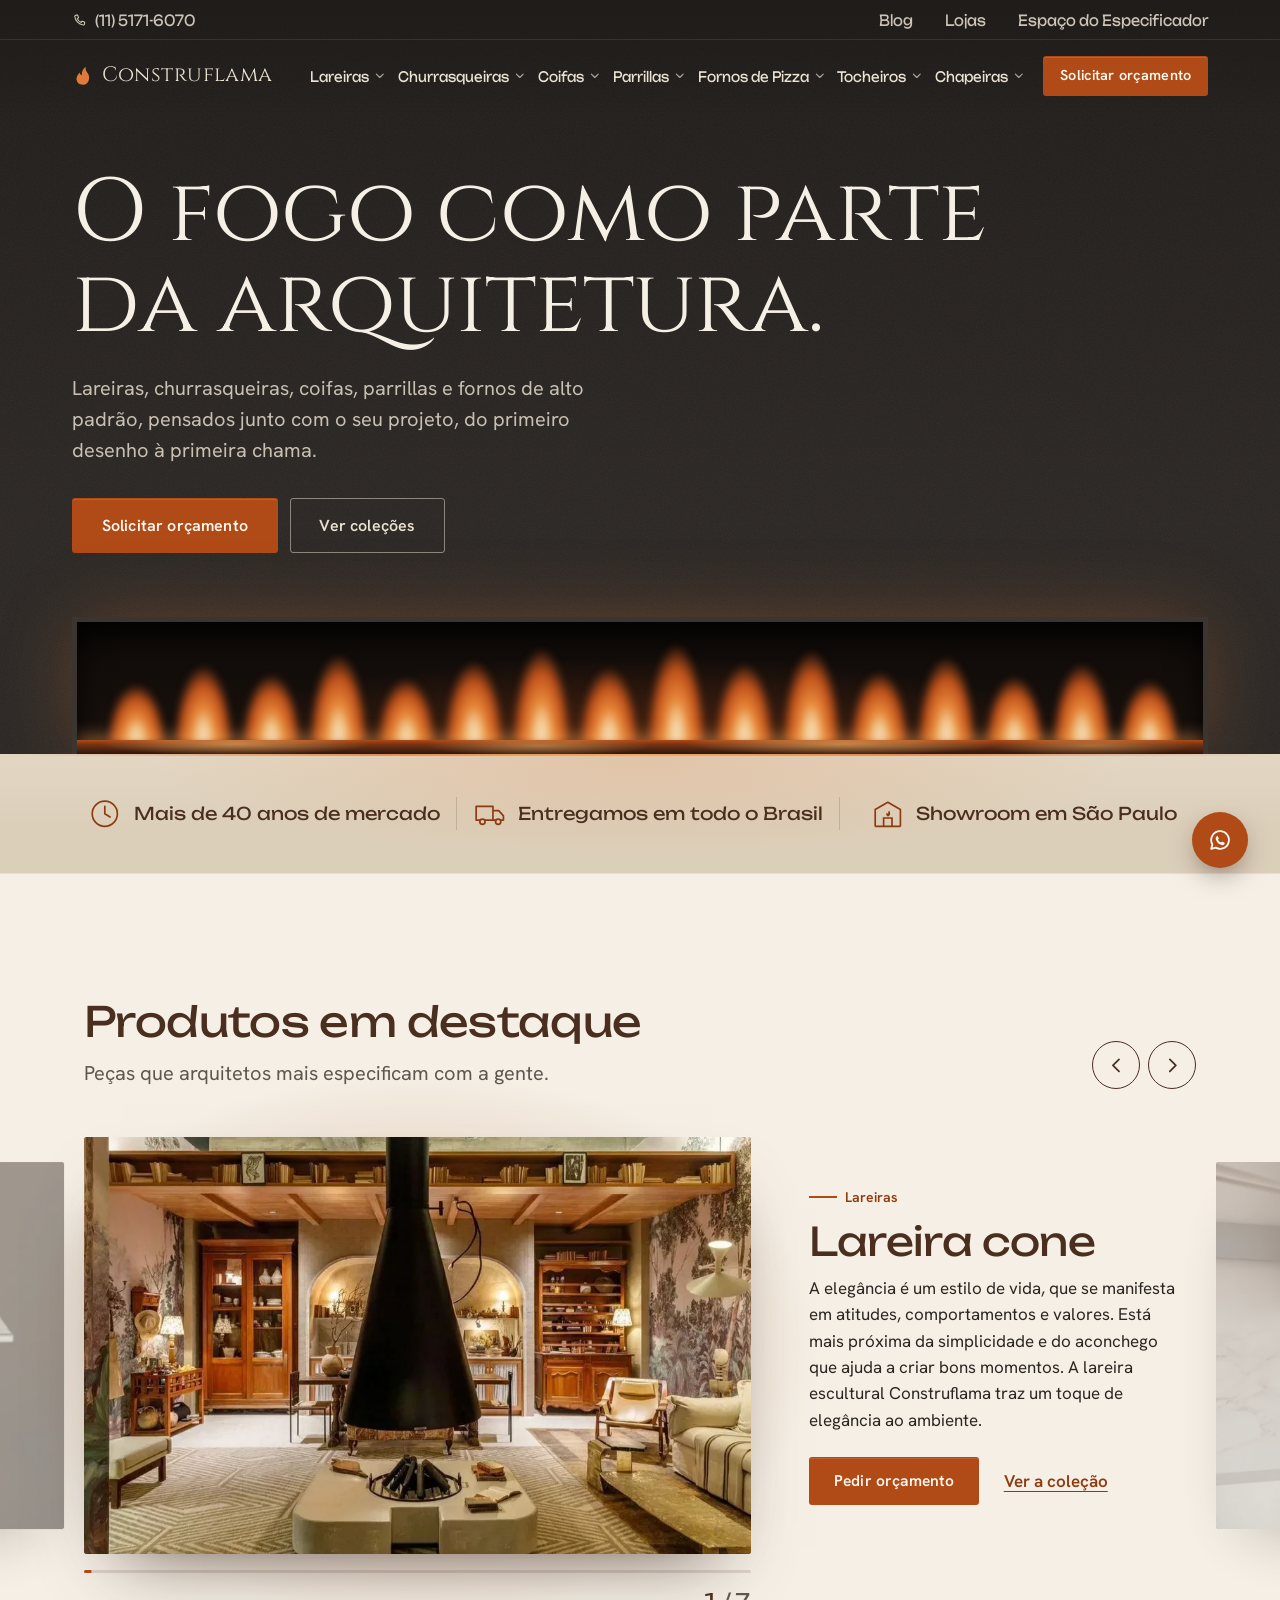
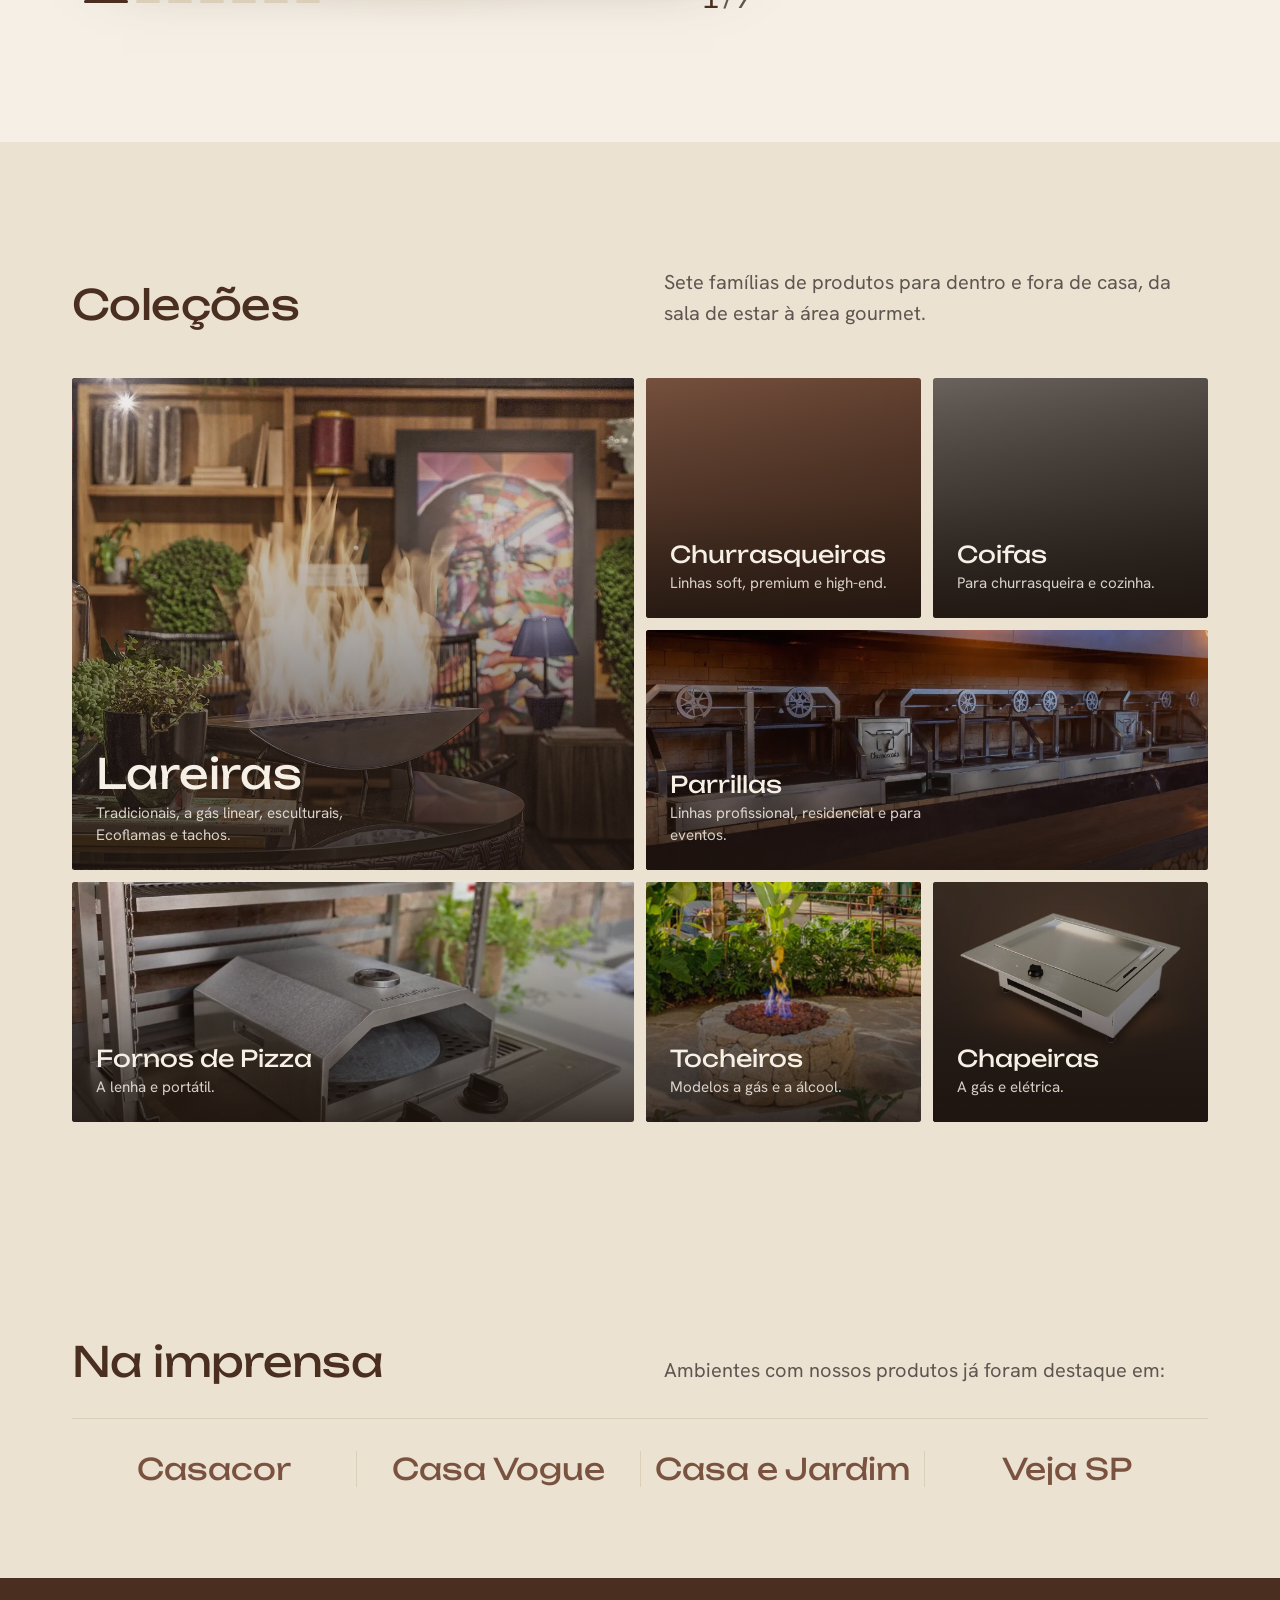
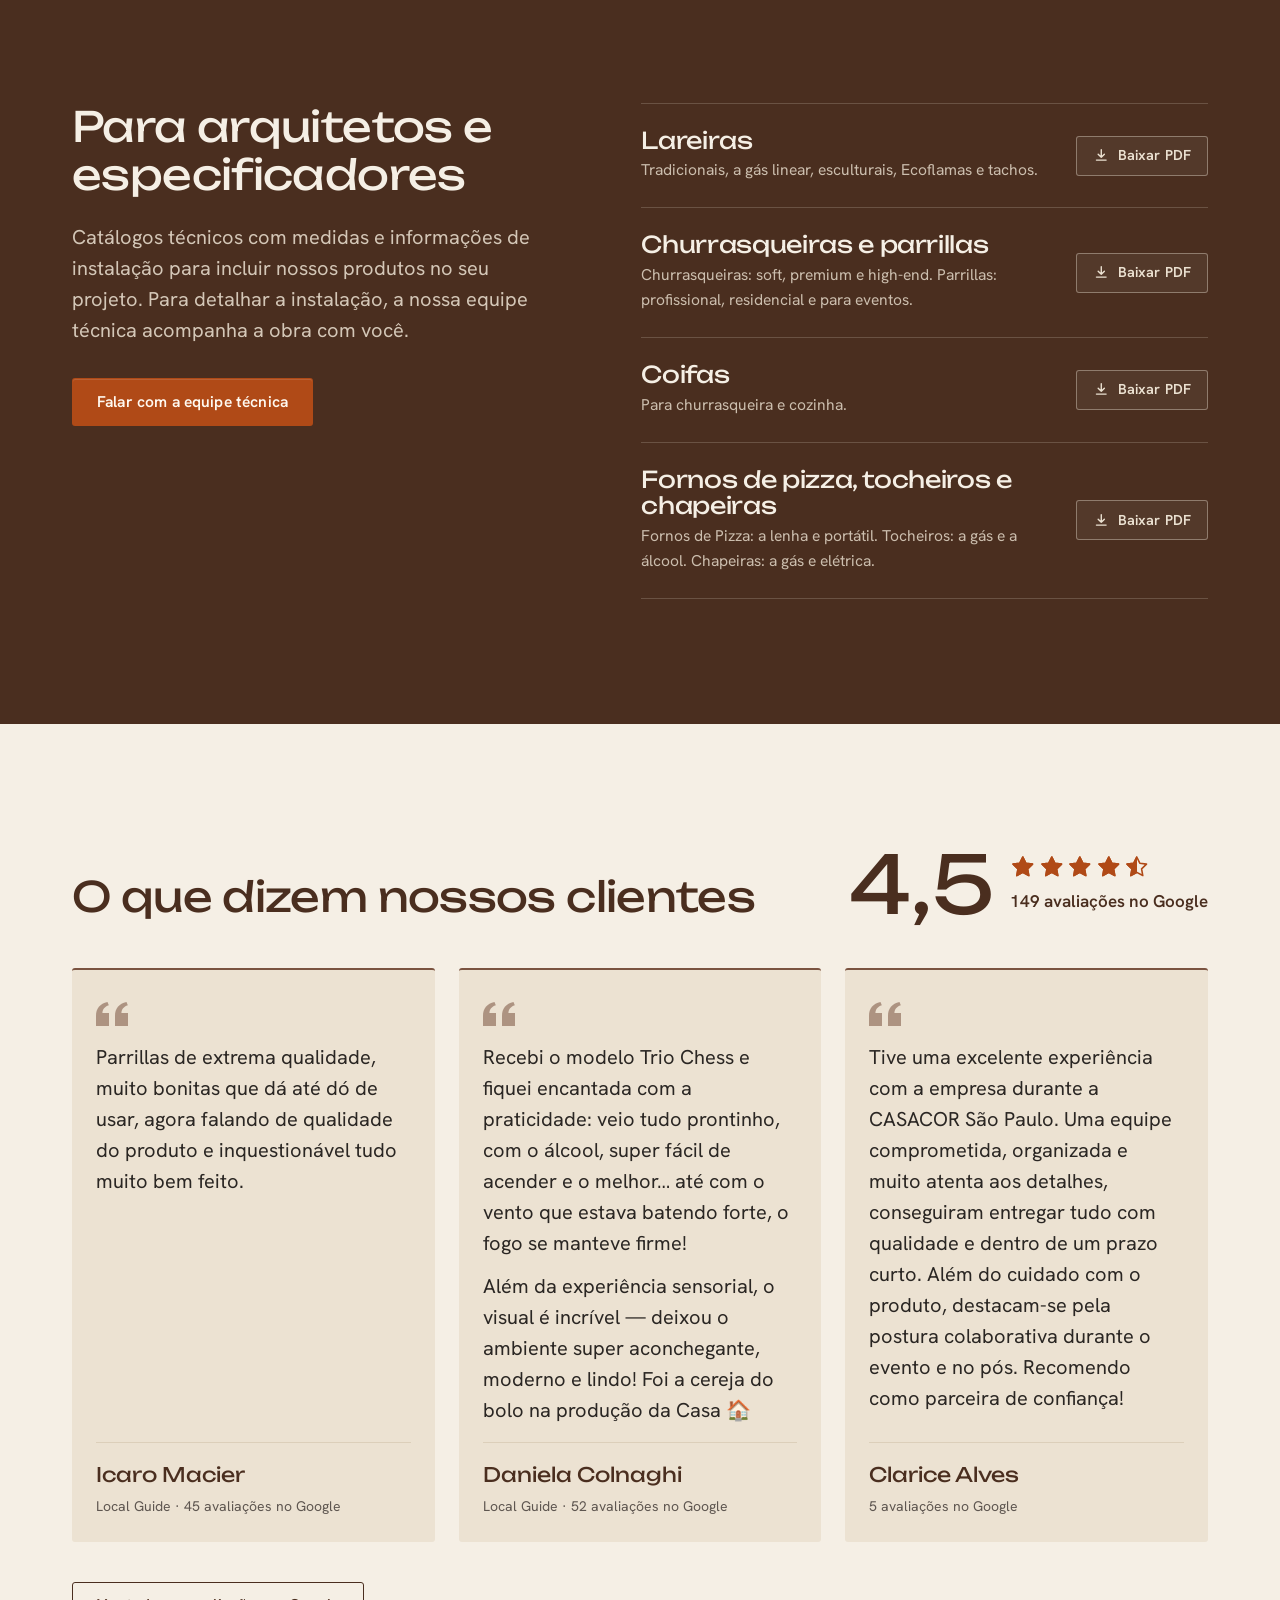
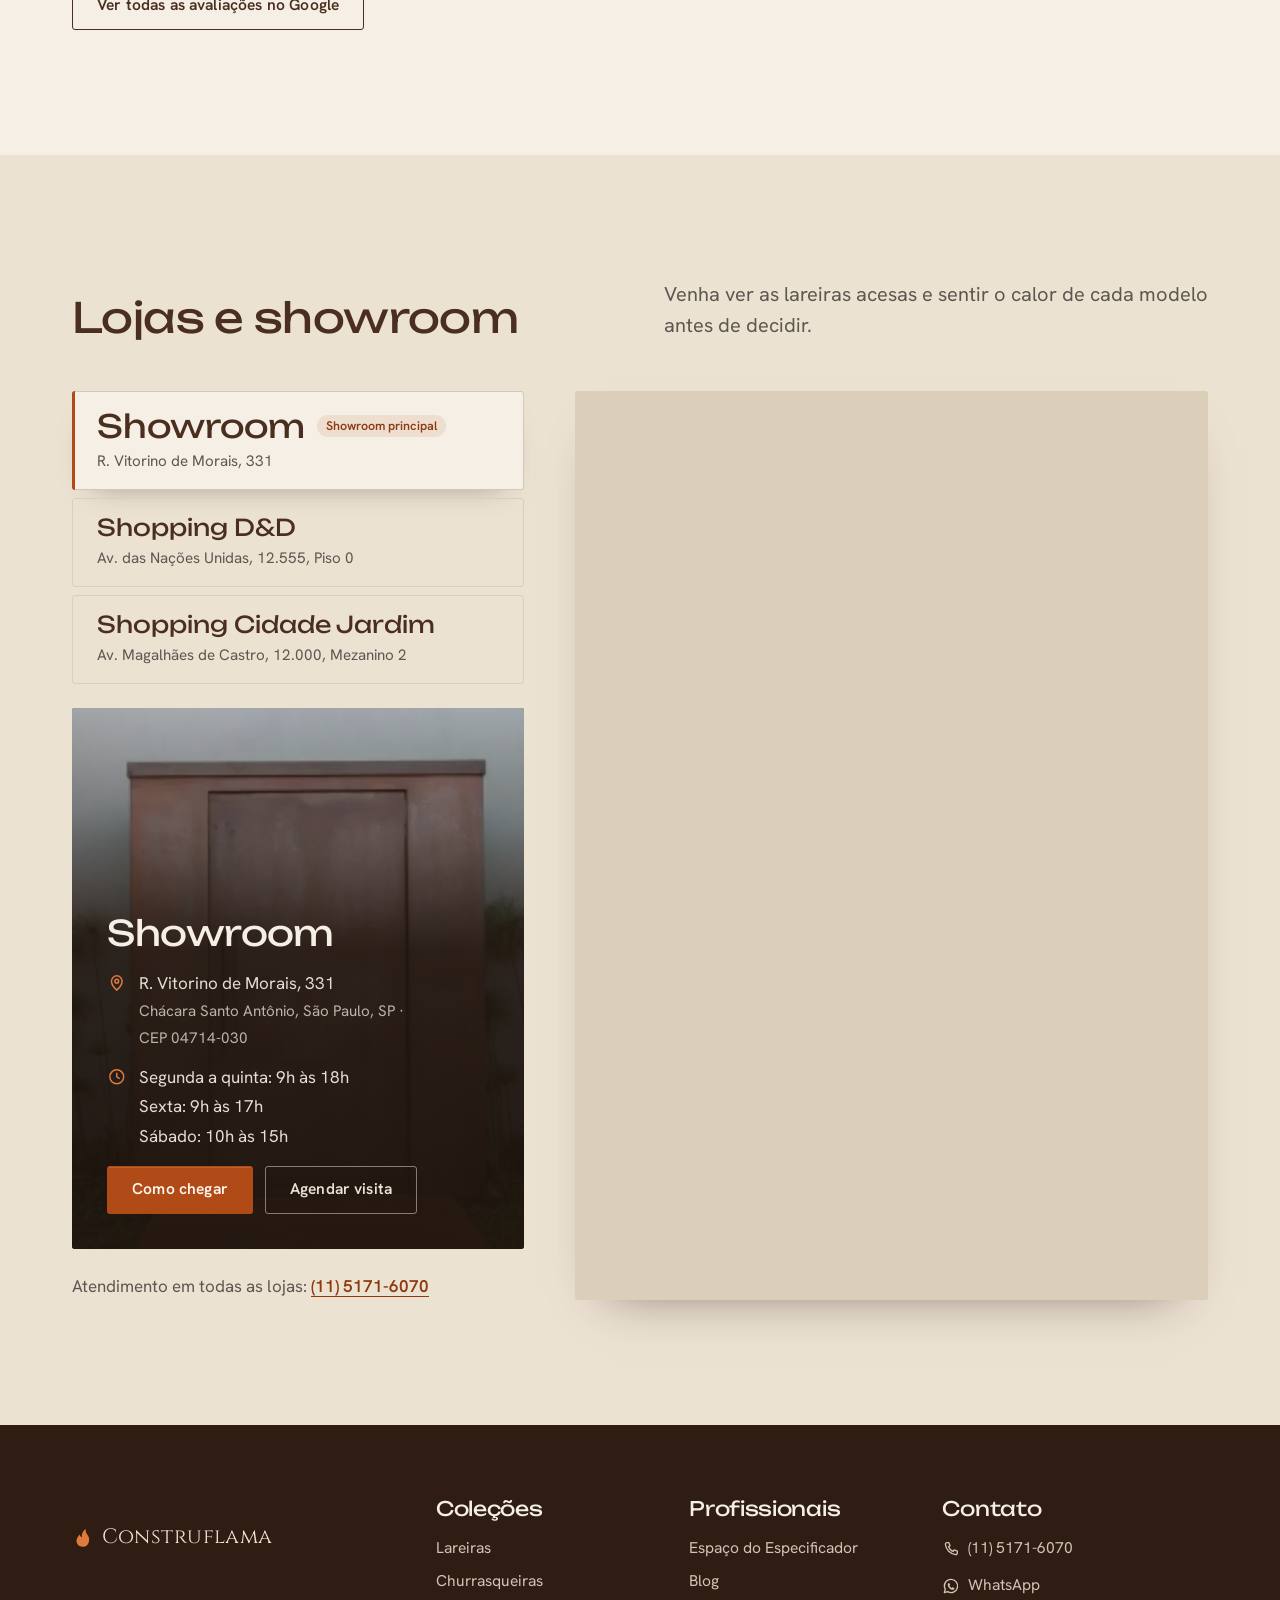
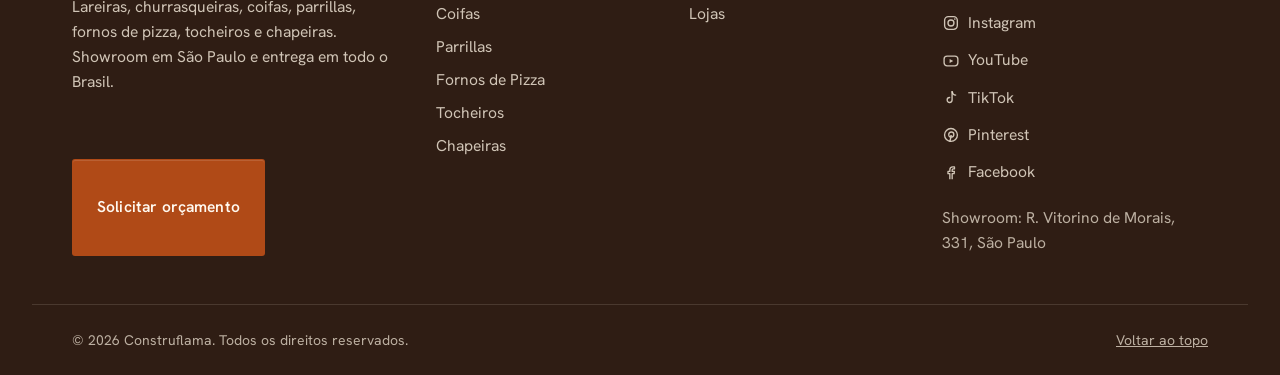
==== commit 6519ff6b: "Blog: lista (blog.html) e artigo (post.html) - js/posts.js: POSTS e BLOG_CATEGORIAS; 6 artigos de EX" ====
--- a/index.html
+++ b/index.html
@@ -7,7 +7,7 @@
   <meta name="description" content="Lareiras, churrasqueiras, coifas, parrillas e fornos de pizza de alto padrão, pensados junto com o seu projeto. Showroom em São Paulo e entrega em todo o Brasil.">
   <meta name="theme-color" content="#2A2623">
 
-  <!-- Tipografia: Marcellus (títulos, letra de inspiração lapidar) + Hanken Grotesk (texto) -->
+  <!-- Tipografia: Cinzel (título do topo e logo) + Unbounded (títulos) + Hanken Grotesk (texto) -->
   <link rel="preconnect" href="https://fonts.googleapis.com">
   <link rel="preconnect" href="https://fonts.gstatic.com" crossorigin>
   <link href="https://fonts.googleapis.com/css2?family=Hanken+Grotesk:wght@400;500;600;700&family=Cinzel:wght@400;500&family=Unbounded:wght@400;500&display=swap" rel="stylesheet">
@@ -156,7 +156,7 @@
           </a>
           <nav aria-label="Atalhos">
             <ul class="quick-links__list">
-              <li><a href="#" data-proto="O blog será desenhado na próxima etapa do protótipo."><span class="alto">Blog</span></a></li>
+              <li><a href="blog.html"><span class="alto">Blog</span></a></li>
               <li><a href="#lojas"><span class="alto">Lojas</span></a></li>
               <li><a href="#especificadores"><span class="alto">Espaço do Especificador</span></a></li>
             </ul>
@@ -460,7 +460,7 @@
         <h2 class="footer__title" id="rodape-profissionais">Profissionais</h2>
         <ul>
           <li><a href="#especificadores">Espaço do Especificador</a></li>
-          <li><a href="#" data-proto="O blog será desenhado na próxima etapa do protótipo.">Blog</a></li>
+          <li><a href="blog.html">Blog</a></li>
           <li><a href="#lojas">Lojas</a></li>
         </ul>
       </nav>
--- a/css/styles.css
+++ b/css/styles.css
@@ -109,6 +109,7 @@
 ul { margin: 0; padding: 0; list-style: none; }
 a { color: inherit; }
 img, svg { display: block; }
+[hidden] { display: none !important; }  /* vale mesmo para blocos com display próprio */
 
 :focus-visible {
   outline: 3px solid var(--foco);
@@ -965,6 +966,9 @@
 }
 .tile--chapeiras,
 .material--chapeiras { --material: linear-gradient(155deg, #57504B, #33201A); }
+/* Categorias só do blog */
+.material--projetos { --material: radial-gradient(ellipse 60% 55% at 75% 85%, rgba(224, 122, 58, .4), transparent 70%), linear-gradient(150deg, #5E5650, #3B3531 60%, #2A2623); }
+.material--dicas { --material: radial-gradient(ellipse 60% 55% at 25% 85%, rgba(244, 167, 87, .35), transparent 70%), linear-gradient(160deg, #6B3E28, #4A2E1F 70%); }
 /* Celular: Lareiras é a coleção principal, card mais alto (chama acima do texto) */
 .tile--lareiras { min-height: 18rem; }
 
@@ -1624,7 +1628,7 @@
   display: grid;
   align-items: end;
   min-height: 17rem;
-  padding-top: 4rem;                 /* respiro no alto para a foto aparecer acima do texto */
+  padding-top: clamp(7rem, 5rem + 6vw, 10rem); /* faixa no alto onde a foto da loja aparece */
   border-radius: var(--raio);
   overflow: hidden;
   color: var(--bege-claro);
@@ -1651,7 +1655,7 @@
   position: absolute;
   inset: 0;
   z-index: -1;
-  background: linear-gradient(to top, rgba(30, 20, 14, .88) 0%, rgba(30, 20, 14, .55) 45%, rgba(30, 20, 14, .05) 80%);
+  background: linear-gradient(to top, rgba(30, 20, 14, .94) 0%, rgba(30, 20, 14, .86) 55%, rgba(30, 20, 14, .35) 78%, rgba(30, 20, 14, .05) 100%);
   pointer-events: none;
 }
 .lojas__camada--a { --fundo: radial-gradient(ellipse 45% 35% at 30% 40%, rgba(244, 167, 87, .45), transparent 70%), linear-gradient(to bottom, #3A2B23 0 58%, #4A2E1F 58% 100%); }
@@ -1671,11 +1675,14 @@
   .lojas__detalhes:not(.is-trocando) > :nth-child(3) { animation-delay: .14s; }
 }
 .lojas__detalhes-topo { display: grid; gap: var(--sp-2); justify-items: start; }
-.lojas__nome { color: var(--bege-claro); font-size: clamp(1.9rem, 1.3rem + 2vw, 2.8rem); }
+.lojas__nome { color: var(--bege-claro); font-size: clamp(1.6rem, 1.2rem + 1.4vw, 2.2rem); } /* Unbounded é larga */
 .lojas__info { display: grid; gap: var(--sp-3); }
-.lojas__info li { display: flex; align-items: flex-start; flex-wrap: wrap; gap: var(--sp-3); color: rgba(245, 239, 229, .92); }
+.lojas__info > li { display: flex; align-items: flex-start; gap: var(--sp-3); color: rgba(245, 239, 229, .92); }
+.lojas__info > li > span { min-width: 0; }
 .lojas__info .icon { margin-top: .2em; color: var(--laranja-claro); }
 .lojas__info-sub { color: rgba(245, 239, 229, .72); font-size: .95rem; }
+.lojas__cep { white-space: nowrap; }
+.lojas__horario-lista { display: grid; gap: .15rem; }
 .lojas__tag { position: static; background: rgba(245, 239, 229, .85); }
 .lojas__acoes { display: flex; flex-wrap: wrap; gap: var(--sp-3); }
 
@@ -1869,6 +1876,282 @@
   }
   .col-linha:nth-child(even) { grid-template-columns: 1fr 1.15fr; }
   .col-linha:nth-child(even) .col-linha__midia { order: 2; }
+}
+
+/* --------------------------------------------------------------------------
+   13c. Blog (blog.html) e artigo (post.html)
+   -------------------------------------------------------------------------- */
+.blog-topo,
+.post-topo { --foco: var(--laranja-claro); }
+
+/* Topo do blog: faixa carvão com o título em Cinzel */
+.blog-topo {
+  color: var(--bege);
+  background:
+    radial-gradient(ellipse 60% 70% at 85% 100%, rgba(224, 122, 58, .22), transparent 70%),
+    linear-gradient(to bottom, var(--cinza-escuro-profundo), var(--cinza-escuro));
+}
+.blog-topo__conteudo {
+  display: grid;
+  justify-items: start;
+  gap: var(--sp-4);
+  padding-top: calc(var(--header-h) + clamp(3rem, 2rem + 4vw, 5.5rem));
+  padding-bottom: clamp(2.5rem, 2rem + 3vw, 4.5rem);
+}
+.blog-topo__titulo,
+.post-topo__titulo { font-family: var(--fonte-destaque); color: var(--bege-claro); line-height: 1.05; }
+.blog-topo__titulo { font-size: clamp(2.8rem, 1.6rem + 5vw, 5.5rem); }
+.blog-topo__lead { max-width: 36rem; color: rgba(236, 226, 210, .88); font-size: var(--fs-md); line-height: 1.55; }
+
+/* Categoria e data (cards, destaque e artigo) */
+.blog-cat {
+  color: var(--laranja-escuro);
+  font-size: var(--fs-sm);
+  font-weight: 600;
+  letter-spacing: .02em;
+}
+.blog-meta { color: var(--cinza); font-size: var(--fs-sm); }
+
+/* Capa: foto ou gradiente com ilustração, sempre na mesma proporção */
+.blog-capa {
+  position: relative;
+  aspect-ratio: 16 / 10;
+  overflow: hidden;
+  border-radius: var(--raio);
+  background: var(--material);
+}
+.blog-capa img { position: absolute; inset: 0; width: 100%; height: 100%; object-fit: cover; }
+.blog-capa__arte {
+  position: absolute;
+  top: 50%;
+  left: 50%;
+  width: 34%;
+  height: auto;
+  aspect-ratio: 1;
+  transform: translate(-50%, -50%);
+  color: rgba(245, 239, 229, .32);
+}
+.blog-capa .tag-exemplo { z-index: 1; }
+
+/* Artigo em destaque */
+.blog-destaque { padding-bottom: 0; }
+.blog-destaque__caixa { display: grid; gap: var(--sp-5); }
+.blog-destaque__texto { display: grid; justify-items: start; gap: var(--sp-3); align-content: center; }
+.blog-destaque__titulo { font-size: var(--fs-xl); }
+.blog-destaque__resumo { max-width: 38ch; color: var(--cinza); font-size: var(--fs-md); line-height: 1.55; }
+.blog-destaque__texto .btn { margin-top: var(--sp-3); }
+@media (min-width: 900px) {
+  .blog-destaque__caixa { grid-template-columns: 1.25fr 1fr; gap: clamp(2.5rem, 1rem + 4vw, 5rem); align-items: center; }
+}
+
+/* Topo da lista: título + busca */
+.blog-lista__topo {
+  display: flex;
+  flex-wrap: wrap;
+  align-items: flex-end;
+  justify-content: space-between;
+  gap: var(--sp-5);
+  margin-bottom: var(--sp-5);
+}
+.blog-busca { display: grid; gap: var(--sp-2); width: 100%; max-width: 22rem; }
+.blog-busca__rotulo { color: var(--cinza); font-size: var(--fs-sm); font-weight: 600; }
+.blog-busca__campo {
+  width: 100%;
+  min-height: 2.9rem;
+  padding: 0 1rem;
+  border: 1px solid rgba(74, 46, 31, .4);
+  border-radius: var(--raio);
+  background: var(--bege-claro);
+  color: var(--texto);
+  font: inherit;
+}
+.blog-busca__campo::placeholder { color: var(--cinza); opacity: 1; }
+.blog-busca__campo:hover { border-color: var(--marrom); }
+
+/* Filtro por categoria */
+.blog-filtros { display: flex; flex-wrap: wrap; gap: var(--sp-2); margin-bottom: clamp(2rem, 1.5rem + 2vw, 3rem); }
+.blog-filtro {
+  min-height: 2.75rem;
+  padding: 0 1.1rem;
+  border: 1px solid rgba(74, 46, 31, .35);
+  border-radius: 999px;
+  background: transparent;
+  color: var(--marrom);
+  font-family: var(--fonte-titulo);
+  font-size: 0.85rem;
+  cursor: pointer;
+  transition: background-color .2s, color .2s, border-color .2s;
+}
+.blog-filtro:hover { border-color: var(--marrom); }
+.blog-filtro[aria-pressed="true"] { border-color: var(--marrom); background: var(--marrom); color: var(--bege-claro); }
+.blog-filtro:active { background: var(--marrom-escuro); color: var(--bege-claro); }
+
+/* Grade de cards */
+.blog-grade { display: grid; gap: var(--sp-5); }
+@media (min-width: 640px) { .blog-grade { grid-template-columns: repeat(2, minmax(0, 1fr)); } }
+@media (min-width: 1024px) { .blog-grade { grid-template-columns: repeat(3, minmax(0, 1fr)); } }
+
+.blog-card__caixa {
+  position: relative;
+  display: grid;
+  grid-template-rows: auto 1fr;
+  height: 100%;
+  overflow: hidden;
+  border-radius: var(--raio);
+  background: var(--bege-claro);
+  box-shadow: 0 1px 0 rgba(74, 46, 31, .08);
+  transition: transform .4s var(--ease-out), box-shadow .4s var(--ease-out);
+}
+.blog-card__caixa .blog-capa { border-radius: 0; }
+.blog-card__corpo { display: grid; align-content: start; gap: var(--sp-2); padding: var(--sp-5); }
+.blog-card__titulo { font-size: var(--fs-md); line-height: 1.25; }
+.blog-card__link { color: inherit; text-decoration: none; }
+.blog-card__link::after { content: ""; position: absolute; inset: 0; }   /* o card inteiro é clicável */
+.blog-card__link:focus-visible { outline: none; }
+.blog-card__caixa:has(.blog-card__link:focus-visible) { outline: 3px solid var(--foco); outline-offset: 3px; }
+.blog-card__resumo { color: var(--cinza); font-size: 0.975rem; line-height: 1.5; }
+.blog-card__caixa:hover { transform: translateY(-4px); box-shadow: 0 24px 40px -28px rgba(47, 29, 20, .6); }
+.blog-card__caixa:hover .blog-card__titulo { color: var(--laranja-escuro); }
+
+.blog-vazio { display: grid; justify-items: center; gap: var(--sp-3); padding: var(--sp-7) var(--sp-4); text-align: center; color: var(--cinza); }
+.blog-vazio__titulo { color: var(--marrom); font-family: var(--fonte-titulo); font-size: var(--fs-md); }
+.blog-mais { display: flex; justify-content: center; margin-top: var(--sp-6); }
+
+/* Convite final (blog e artigo) */
+.blog-convite__caixa {
+  display: grid;
+  justify-items: start;
+  gap: var(--sp-4);
+  padding: clamp(2rem, 1.5rem + 3vw, 3.5rem);
+  border-top: 3px solid var(--laranja);
+  border-radius: var(--raio);
+  background: var(--bege-escuro);
+}
+.blog-convite { padding-top: 0; }
+.blog-convite .section-lead,
+.post-cta .section-lead { color: var(--cinza-escuro); }
+
+/* ---------- Artigo ---------- */
+.leitura-progresso {
+  position: fixed;
+  inset: 0 0 auto;
+  z-index: 55;                 /* acima do cabeçalho */
+  height: 3px;
+  pointer-events: none;
+}
+.leitura-progresso span {
+  display: block;
+  height: 100%;
+  background: var(--laranja);
+  transform: scaleX(0);
+  transform-origin: left;
+}
+
+/* Topo escuro; a capa fica metade sobre o carvão, metade sobre o bege */
+.post-topo {
+  color: var(--bege);
+  background: linear-gradient(to bottom, var(--cinza-escuro) 0 calc(100% - clamp(4rem, 2rem + 8vw, 9rem)), transparent 0);
+}
+.post-topo__conteudo {
+  display: grid;
+  justify-items: start;
+  gap: var(--sp-4);
+  padding-top: calc(var(--header-h) + clamp(2.5rem, 2rem + 3vw, 4.5rem));
+  padding-bottom: var(--sp-6);
+}
+.post-topo__titulo { max-width: 22ch; font-size: clamp(2rem, 1.3rem + 3vw, 3.6rem); }
+.post-topo__meta { color: rgba(236, 226, 210, .82); font-size: var(--fs-sm); }
+.post-topo__meta .post-voltar { color: var(--laranja-claro); }
+.blog-cat--link { color: var(--laranja-claro); text-decoration: none; }
+.blog-cat--link:hover { text-decoration: underline; text-underline-offset: .25em; }
+.post-capa { margin: 0; }
+.blog-capa--capa { aspect-ratio: 16 / 7; box-shadow: 0 34px 70px -38px rgba(47, 29, 20, .75); }
+@media (max-width: 639px) { .blog-capa--capa { aspect-ratio: 16 / 10; } }
+
+.post-corpo {
+  display: grid;
+  grid-template-columns: minmax(0, 1fr);
+  gap: var(--sp-6);
+  padding-block: clamp(2.5rem, 2rem + 3vw, 4.5rem) var(--sp-7);
+}
+
+/* Índice "Neste artigo" */
+.post-indice__caixa {
+  border: 1px solid rgba(74, 46, 31, .25);
+  border-radius: var(--raio);
+  background: var(--bege-claro);
+}
+.post-indice__titulo {
+  display: flex;
+  align-items: center;
+  justify-content: space-between;
+  min-height: 3rem;
+  padding: 0 var(--sp-4);
+  color: var(--marrom);
+  font-family: var(--fonte-titulo);
+  font-size: 0.95rem;
+  cursor: pointer;
+  list-style: none;
+}
+.post-indice__titulo::-webkit-details-marker { display: none; }
+.post-indice__titulo::after { content: "+"; font-size: 1.2rem; }
+.post-indice__caixa[open] .post-indice__titulo::after { content: "–"; }
+.post-indice__lista { display: grid; gap: var(--sp-1); margin: 0; padding: 0 var(--sp-2) var(--sp-4); list-style: none; }
+.post-indice__lista a {
+  display: block;
+  padding: var(--sp-2) var(--sp-3);
+  border-left: 2px solid transparent;
+  color: var(--cinza);
+  font-size: 0.95rem;
+  line-height: 1.35;
+  text-decoration: none;
+}
+.post-indice__lista a:hover { color: var(--marrom); border-left-color: rgba(74, 46, 31, .35); }
+.post-indice__lista a[aria-current] { color: var(--laranja-escuro); border-left-color: var(--laranja); }
+
+/* Texto com boa leitura: coluna estreita (~70 caracteres por linha) */
+.post-texto { max-width: 31rem; font-size: 1.125rem; line-height: 1.75; }
+.post-texto > * + * { margin-top: var(--sp-5); }
+.post-texto__lead { color: var(--marrom); font-size: var(--fs-md); line-height: 1.6; }
+.post-texto__sub { margin-top: var(--sp-7); font-size: var(--fs-lg); scroll-margin-top: calc(var(--header-h) + 1.5rem); }
+.post-texto ul { padding-left: 1.4em; list-style: disc; }
+.post-texto ul li + li { margin-top: var(--sp-2); }
+.post-texto ul li::marker { color: var(--laranja); }
+.post-citacao {
+  margin-inline: 0;
+  padding: var(--sp-2) 0 var(--sp-2) var(--sp-5);
+  border-left: 3px solid var(--laranja);
+  color: var(--marrom);
+  font-family: var(--fonte-titulo);
+  font-size: var(--fs-md);
+  line-height: 1.5;
+}
+.post-citacao cite { display: block; margin-top: var(--sp-2); color: var(--cinza); font-family: var(--fonte-texto); font-size: var(--fs-sm); font-style: normal; }
+.post-figura { margin-inline: 0; }
+.post-figura figcaption { margin-top: var(--sp-2); color: var(--cinza); font-size: var(--fs-sm); }
+.post-aviso {
+  padding: var(--sp-3) var(--sp-4);
+  border-left: 3px solid var(--laranja);
+  background: var(--bege-claro);
+  color: var(--cinza-escuro);
+  font-size: var(--fs-sm);
+}
+
+.post-compartilhar { display: flex; flex-wrap: wrap; align-items: center; gap: var(--sp-3); }
+.post-compartilhar__titulo { width: 100%; color: var(--marrom); font-family: var(--fonte-titulo); font-size: 0.95rem; }
+
+.post-cta { padding-top: 0; }
+.blog-relacionados { padding-top: 0; }
+.blog-relacionados .section-title { margin-bottom: clamp(1.5rem, 1rem + 2vw, 2.5rem); }
+
+@media (min-width: 1024px) {
+  .post-corpo { grid-template-columns: 15rem minmax(0, 31rem) 11rem; justify-content: space-between; align-items: start; }
+  .post-indice,
+  .post-lateral { position: sticky; top: calc(var(--header-h) + 2rem); }
+  .post-indice__titulo { cursor: default; }
+  .post-indice__caixa .post-indice__titulo::after,
+  .post-indice__caixa[open] .post-indice__titulo::after { content: none; }
+  .post-compartilhar { display: grid; justify-items: start; }
 }
 
 /* --------------------------------------------------------------------------
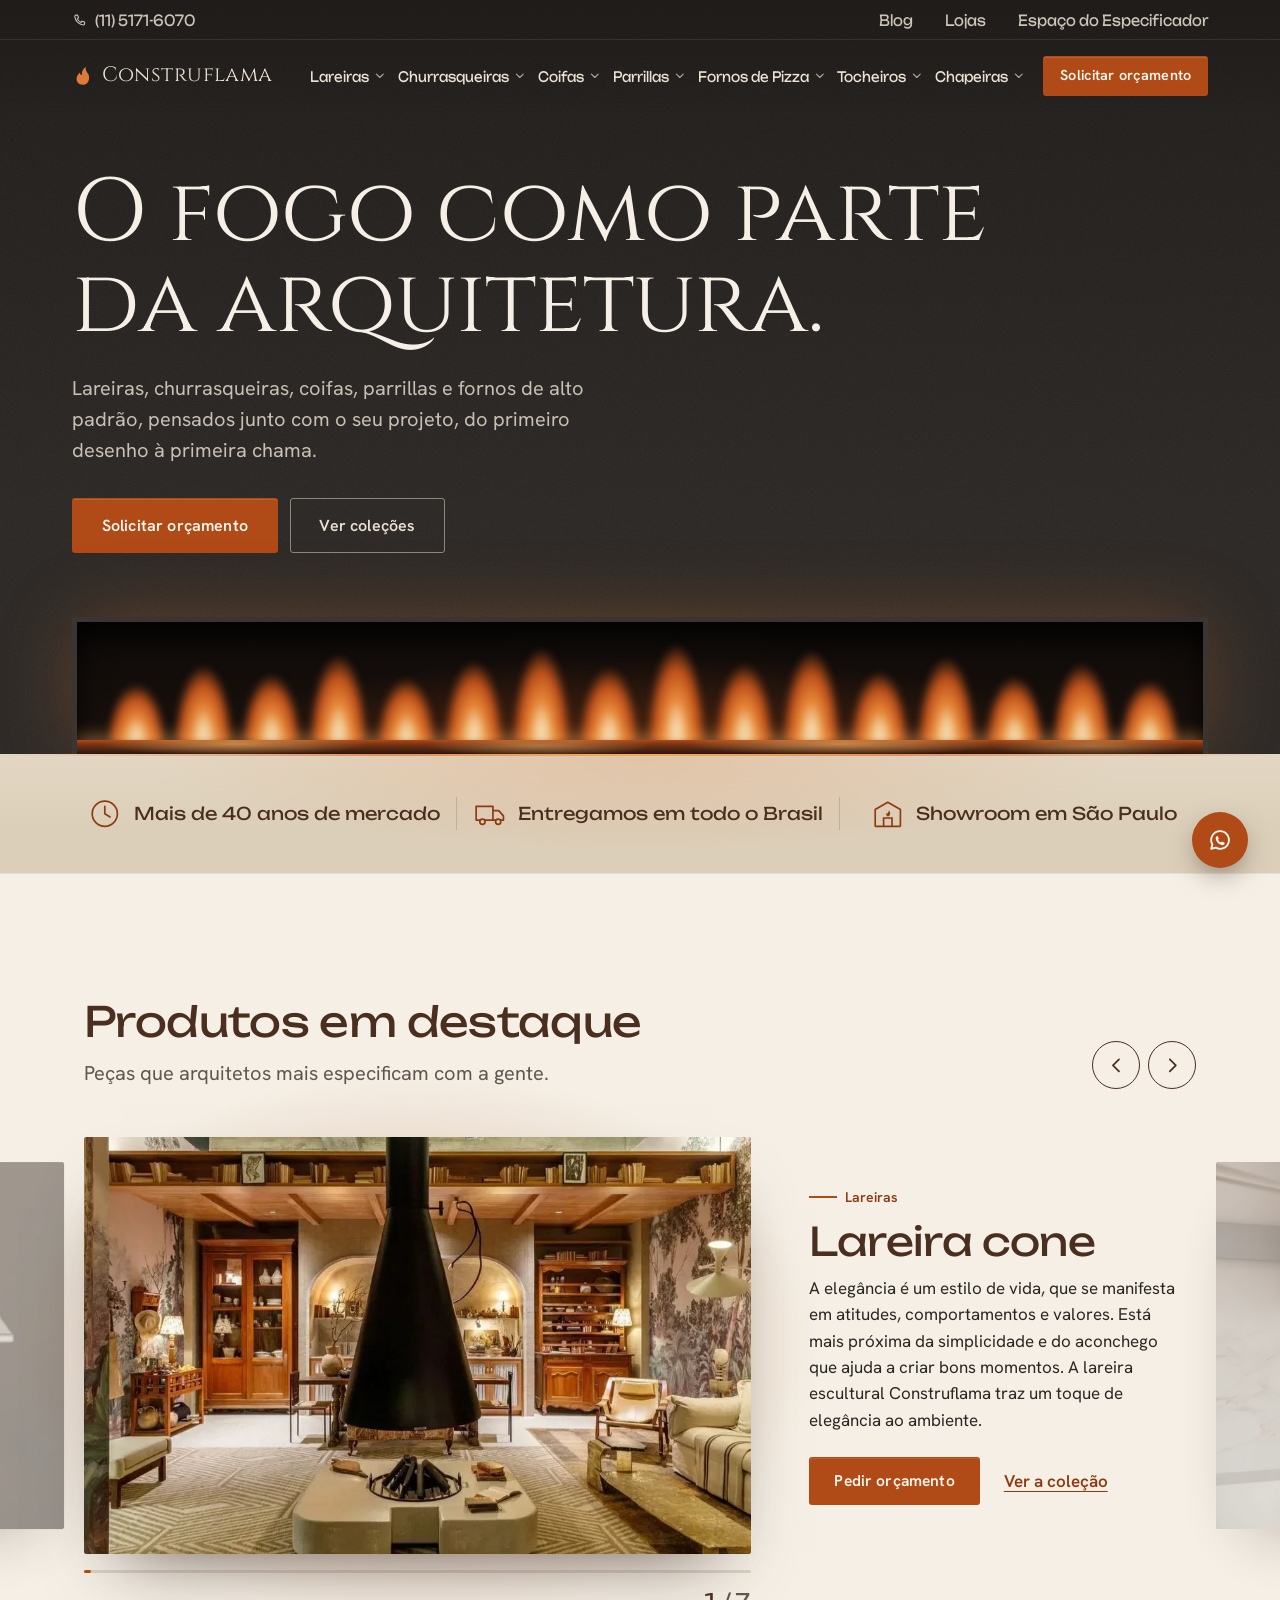
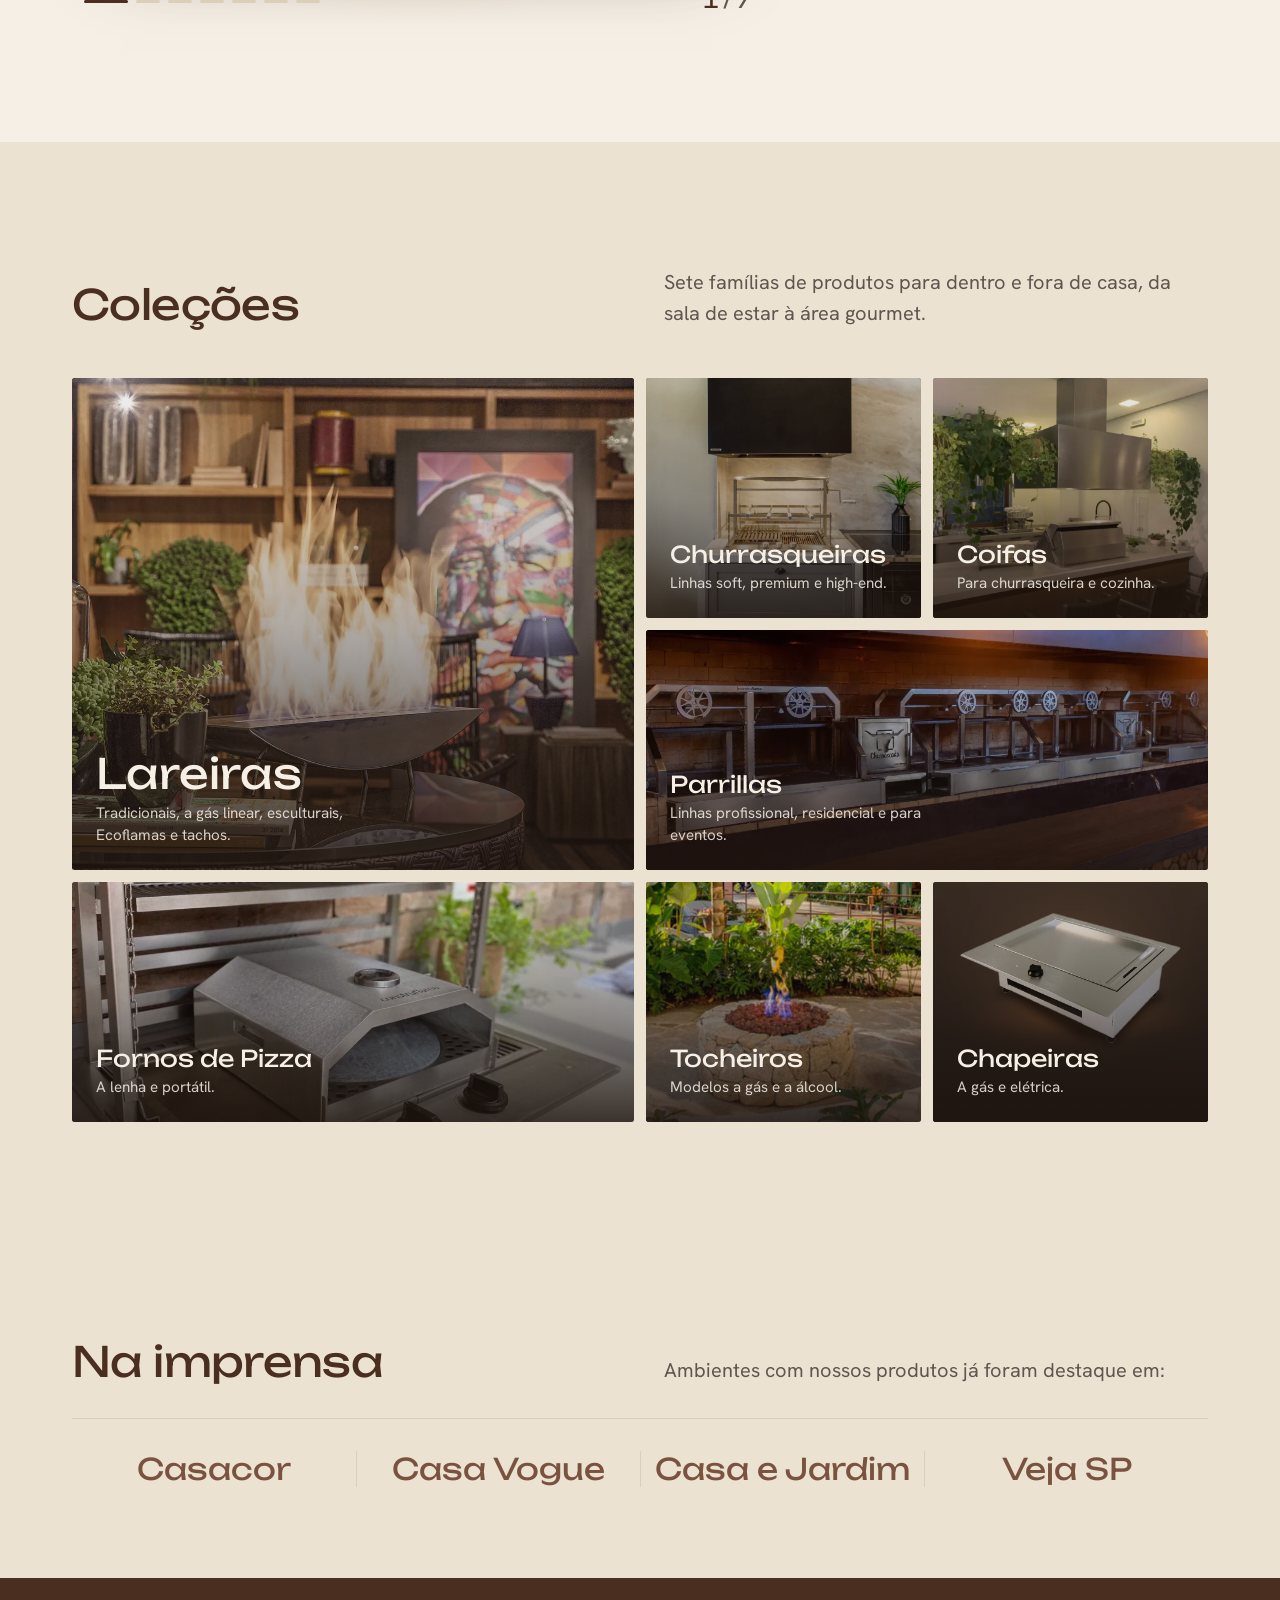
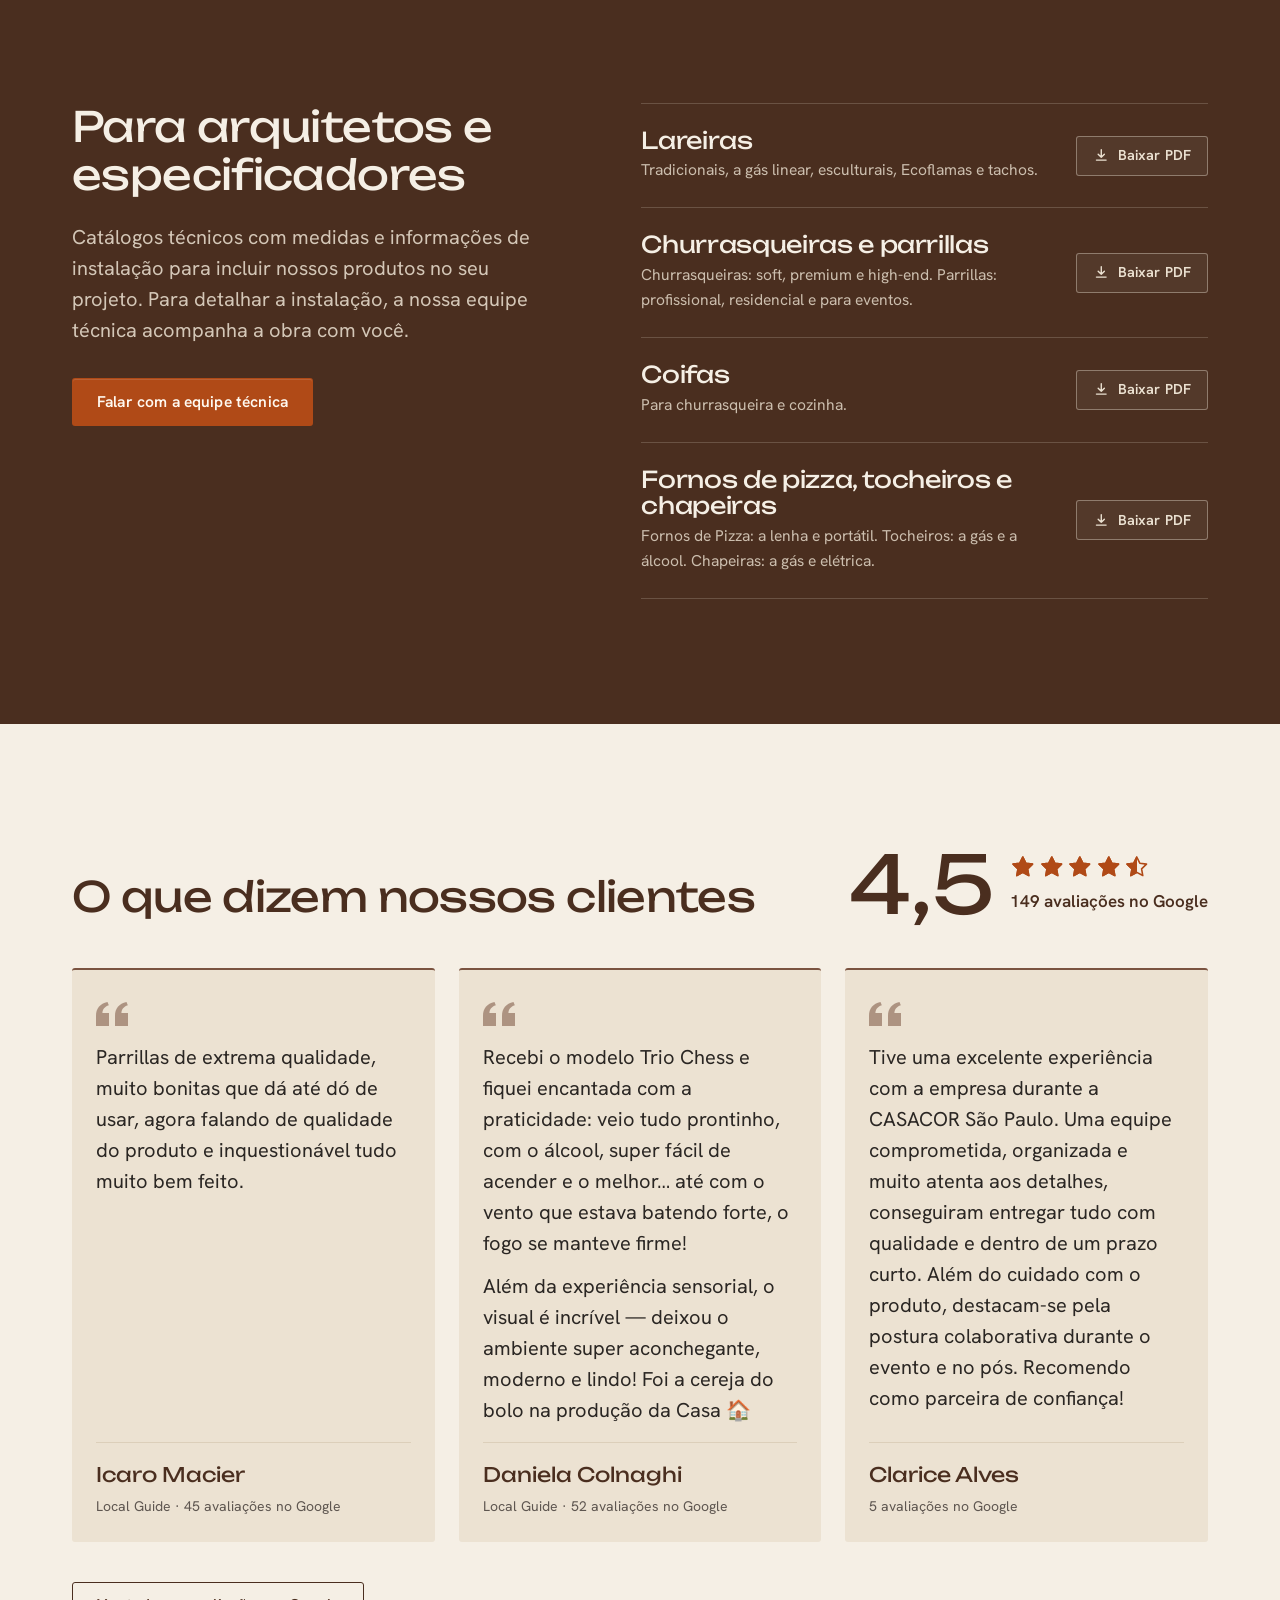
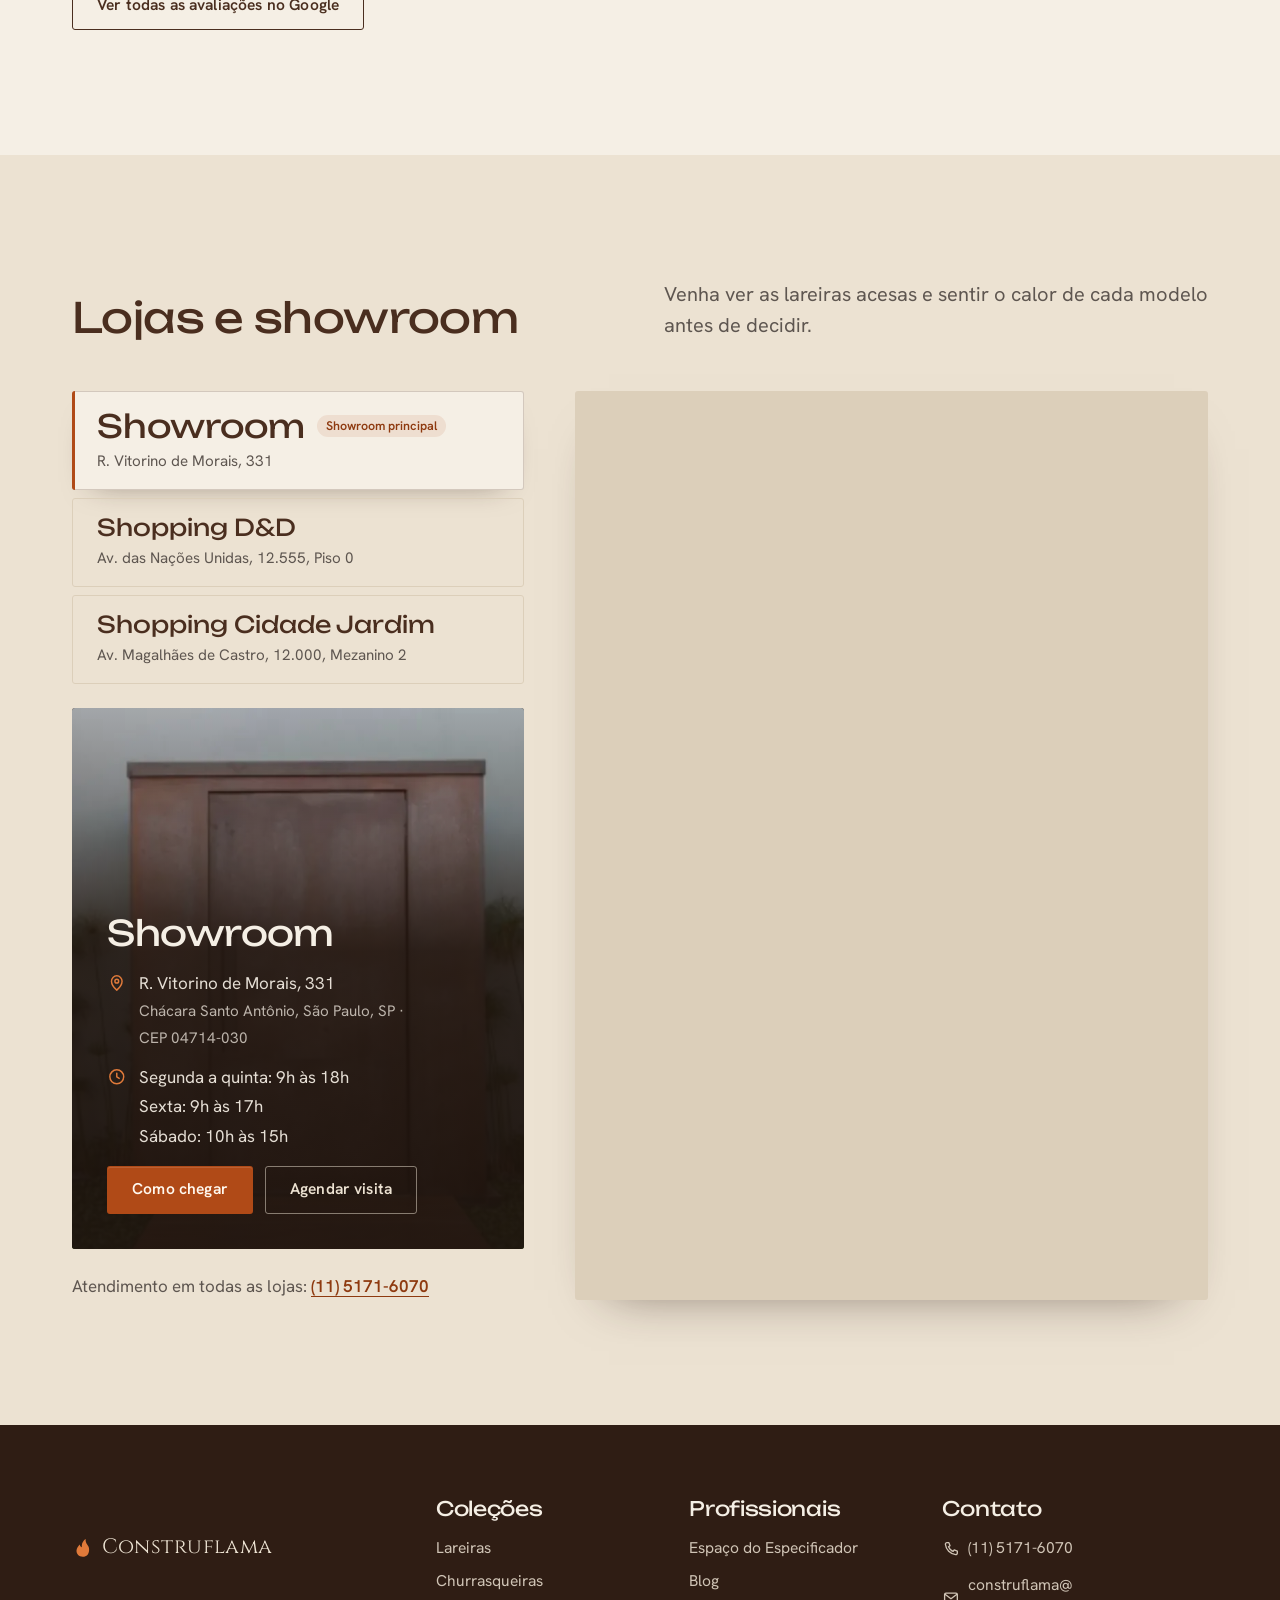
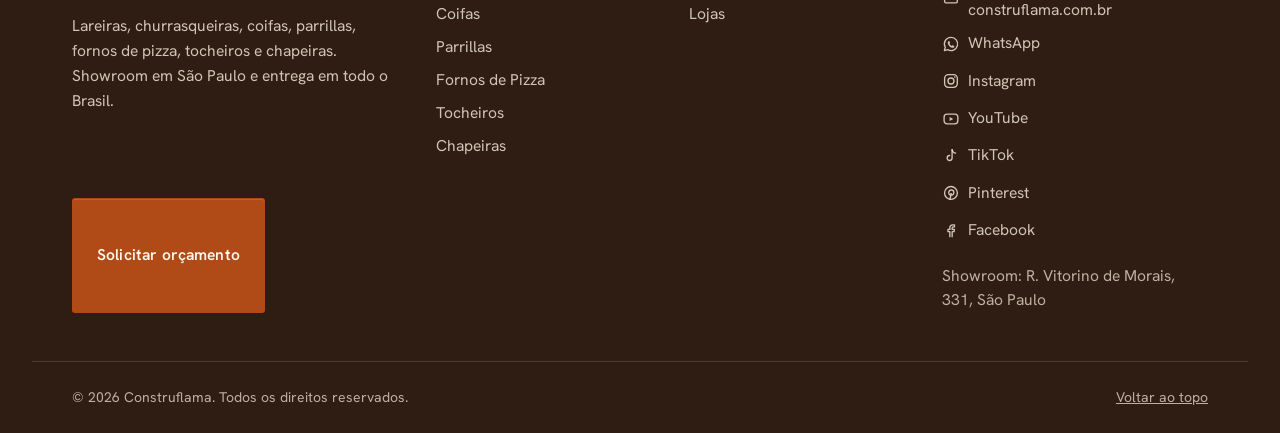
==== commit 81cd0371: "Rodapé: e-mail de contato (construflama@construflama.com.br) nas quatro páginas O e-mail quebra depo" ====
--- a/index.html
+++ b/index.html
@@ -51,6 +51,10 @@
     </symbol>
     <symbol id="i-telefone" viewBox="0 0 24 24">
       <path d="M6.6 3.5h2.6l1.5 4.2-2 1.4a11 11 0 0 0 6.2 6.2l1.4-2 4.2 1.5v2.6A2.1 2.1 0 0 1 18.3 19.5 15.6 15.6 0 0 1 4.5 5.7 2.1 2.1 0 0 1 6.6 3.5Z" fill="none" stroke="currentColor" stroke-width="1.8" stroke-linejoin="round"/>
+    </symbol>
+    <symbol id="i-email" viewBox="0 0 24 24">
+      <rect x="3.5" y="5.5" width="17" height="13" rx="1.8" fill="none" stroke="currentColor" stroke-width="1.8"/>
+      <path d="m4 7 8 6 8-6" fill="none" stroke="currentColor" stroke-width="1.8" stroke-linejoin="round"/>
     </symbol>
     <symbol id="i-instagram" viewBox="0 0 24 24">
       <rect x="3.5" y="3.5" width="17" height="17" rx="5" fill="none" stroke="currentColor" stroke-width="1.8"/>
@@ -472,6 +476,9 @@
             <a href="tel:+551151716070"><svg class="icon" aria-hidden="true"><use href="#i-telefone"/></svg> (11) 5171-6070</a>
           </li>
           <li>
+            <a href="mailto:construflama@construflama.com.br"><svg class="icon" aria-hidden="true"><use href="#i-email"/></svg> <span>construflama@<wbr>construflama.com.br</span></a>
+          </li>
+          <li>
             <a href="https://whts.co/Construflama_com" target="_blank" rel="noopener"><svg class="icon" aria-hidden="true"><use href="#i-whatsapp"/></svg> WhatsApp</a>
           </li>
           <li>
--- a/css/styles.css
+++ b/css/styles.css
@@ -969,6 +969,7 @@
 /* Categorias só do blog */
 .material--projetos { --material: radial-gradient(ellipse 60% 55% at 75% 85%, rgba(224, 122, 58, .4), transparent 70%), linear-gradient(150deg, #5E5650, #3B3531 60%, #2A2623); }
 .material--dicas { --material: radial-gradient(ellipse 60% 55% at 25% 85%, rgba(244, 167, 87, .35), transparent 70%), linear-gradient(160deg, #6B3E28, #4A2E1F 70%); }
+.material--receitas { --material: radial-gradient(ellipse 60% 55% at 70% 80%, rgba(176, 74, 23, .45), transparent 70%), linear-gradient(155deg, #7A4A2E, #4A2E1F 65%, #2E2420); }
 /* Celular: Lareiras é a coleção principal, card mais alto (chama acima do texto) */
 .tile--lareiras { min-height: 18rem; }
 
@@ -1921,6 +1922,9 @@
   background: var(--material);
 }
 .blog-capa img { position: absolute; inset: 0; width: 100%; height: 100%; object-fit: cover; }
+.blog-capa--inteira { background: #fff; }
+.blog-capa--escura { background: var(--cinza-escuro-profundo); }
+.blog-capa--inteira img { object-fit: contain; }
 .blog-capa__arte {
   position: absolute;
   top: 50%;
@@ -1937,7 +1941,7 @@
 .blog-destaque { padding-bottom: 0; }
 .blog-destaque__caixa { display: grid; gap: var(--sp-5); }
 .blog-destaque__texto { display: grid; justify-items: start; gap: var(--sp-3); align-content: center; }
-.blog-destaque__titulo { font-size: var(--fs-xl); }
+.blog-destaque__titulo { font-size: clamp(1.6rem, 1.2rem + 1.5vw, 2.4rem); line-height: 1.15; }
 .blog-destaque__resumo { max-width: 38ch; color: var(--cinza); font-size: var(--fs-md); line-height: 1.55; }
 .blog-destaque__texto .btn { margin-top: var(--sp-3); }
 @media (min-width: 900px) {
@@ -2015,7 +2019,36 @@
 
 .blog-vazio { display: grid; justify-items: center; gap: var(--sp-3); padding: var(--sp-7) var(--sp-4); text-align: center; color: var(--cinza); }
 .blog-vazio__titulo { color: var(--marrom); font-family: var(--fonte-titulo); font-size: var(--fs-md); }
-.blog-mais { display: flex; justify-content: center; margin-top: var(--sp-6); }
+.blog-paginacao { margin-top: clamp(2rem, 1.5rem + 2vw, 3rem); }
+.blog-paginacao__lista { display: flex; flex-wrap: wrap; justify-content: center; gap: var(--sp-2); }
+.blog-pagina {
+  display: inline-grid;
+  place-items: center;
+  min-width: 2.75rem;
+  height: 2.75rem;
+  padding: 0 .6rem;
+  border: 1px solid rgba(74, 46, 31, .3);
+  border-radius: var(--raio);
+  color: var(--marrom);
+  font-family: var(--fonte-titulo);
+  font-size: .9rem;
+  text-decoration: none;
+  transition: background-color .2s, color .2s, border-color .2s;
+}
+a.blog-pagina:hover, button.blog-pagina:hover { border-color: var(--marrom); }
+a.blog-pagina:active, button.blog-pagina:active { background: var(--bege-escuro); }
+button.blog-pagina { background: none; cursor: pointer; }
+.blog-pagina[aria-current="page"] { border-color: var(--marrom); background: var(--marrom); color: var(--bege-claro); }
+.blog-pagina--seta { font-size: 1.3rem; line-height: 1; }
+.blog-pagina.is-desativada { opacity: .35; }
+.blog-pagina--reticencias { min-width: 1.5rem; border-color: transparent; }
+@media (max-width: 479px) {
+  .blog-paginacao__lista { gap: var(--sp-1); }
+  .blog-pagina { min-width: 2.5rem; padding: 0 .4rem; }
+  .blog-pagina--reticencias { min-width: 1.1rem; padding: 0; }
+}
+#artigos-titulo:focus { outline: none; }
+#artigos { scroll-margin-top: calc(var(--header-h) + 1rem); }
 
 /* Convite final (blog e artigo) */
 .blog-convite__caixa {
@@ -2059,7 +2092,7 @@
   padding-top: calc(var(--header-h) + clamp(2.5rem, 2rem + 3vw, 4.5rem));
   padding-bottom: var(--sp-6);
 }
-.post-topo__titulo { max-width: 22ch; font-size: clamp(2rem, 1.3rem + 3vw, 3.6rem); }
+.post-topo__titulo { font-size: clamp(1.9rem, 1.3rem + 2.4vw, 3.2rem); }   /* ocupa a largura toda */
 .post-topo__meta { color: rgba(236, 226, 210, .82); font-size: var(--fs-sm); }
 .post-topo__meta .post-voltar { color: var(--laranja-claro); }
 .blog-cat--link { color: var(--laranja-claro); text-decoration: none; }
@@ -2110,7 +2143,7 @@
 .post-indice__lista a[aria-current] { color: var(--laranja-escuro); border-left-color: var(--laranja); }
 
 /* Texto com boa leitura: coluna estreita (~70 caracteres por linha) */
-.post-texto { max-width: 31rem; font-size: 1.125rem; line-height: 1.75; }
+.post-texto { min-width: 0; font-size: 1.1875rem; line-height: 1.75; }
 .post-texto > * + * { margin-top: var(--sp-5); }
 .post-texto__lead { color: var(--marrom); font-size: var(--fs-md); line-height: 1.6; }
 .post-texto__sub { margin-top: var(--sp-7); font-size: var(--fs-lg); scroll-margin-top: calc(var(--header-h) + 1.5rem); }
@@ -2122,11 +2155,12 @@
   padding: var(--sp-2) 0 var(--sp-2) var(--sp-5);
   border-left: 3px solid var(--laranja);
   color: var(--marrom);
-  font-family: var(--fonte-titulo);
-  font-size: var(--fs-md);
-  line-height: 1.5;
+  font-size: 1.3rem;
+  font-style: italic;
+  line-height: 1.55;
 }
 .post-citacao cite { display: block; margin-top: var(--sp-2); color: var(--cinza); font-family: var(--fonte-texto); font-size: var(--fs-sm); font-style: normal; }
+.post-rotulo { color: var(--marrom); font-weight: 600; }
 .post-figura { margin-inline: 0; }
 .post-figura figcaption { margin-top: var(--sp-2); color: var(--cinza); font-size: var(--fs-sm); }
 .post-aviso {
@@ -2137,6 +2171,7 @@
   font-size: var(--fs-sm);
 }
 
+.post-lateral { padding-top: var(--sp-5); border-top: 1px solid rgba(74, 46, 31, .2); }
 .post-compartilhar { display: flex; flex-wrap: wrap; align-items: center; gap: var(--sp-3); }
 .post-compartilhar__titulo { width: 100%; color: var(--marrom); font-family: var(--fonte-titulo); font-size: 0.95rem; }
 
@@ -2144,15 +2179,86 @@
 .blog-relacionados { padding-top: 0; }
 .blog-relacionados .section-title { margin-bottom: clamp(1.5rem, 1rem + 2vw, 2.5rem); }
 
+/* Desktop: índice fixo à esquerda e o texto ocupando o resto da largura;
+   "Compartilhar" embaixo do texto (1024 a 1279px) ou numa coluna estreita
+   de ícones à direita, que acompanha a rolagem (a partir de 1280px) */
 @media (min-width: 1024px) {
-  .post-corpo { grid-template-columns: 15rem minmax(0, 31rem) 11rem; justify-content: space-between; align-items: start; }
-  .post-indice,
-  .post-lateral { position: sticky; top: calc(var(--header-h) + 2rem); }
+  .post-corpo { grid-template-columns: 13rem minmax(0, 1fr); align-items: start; column-gap: clamp(2rem, 1rem + 3vw, 4rem); }
+  .post-lateral { grid-column: 2; }
+  .post-indice { position: sticky; top: calc(var(--header-h) + 2rem); }
   .post-indice__titulo { cursor: default; }
   .post-indice__caixa .post-indice__titulo::after,
   .post-indice__caixa[open] .post-indice__titulo::after { content: none; }
-  .post-compartilhar { display: grid; justify-items: start; }
-}
+}
+@media (min-width: 1024px) {
+  .post-corpo--sem-indice { grid-template-columns: minmax(0, 1fr); }
+  .post-corpo--sem-indice .post-lateral { grid-column: 1; }
+}
+@media (min-width: 1280px) {
+  .post-corpo { grid-template-columns: 13rem minmax(0, 1fr) 3rem; }
+  .post-corpo--sem-indice { grid-template-columns: minmax(0, 1fr) 3rem; }
+  .post-corpo--sem-indice .post-lateral { grid-column: 2; }
+  .post-lateral { grid-column: 3; grid-row: 1; position: sticky; top: calc(var(--header-h) + 2rem); padding-top: 0; border-top: 0; }
+  .post-compartilhar { display: grid; justify-items: center; gap: var(--sp-2); }
+  .post-compartilhar__titulo { width: auto; font-family: var(--fonte-texto); font-size: .72rem; font-weight: 600; text-align: center; color: var(--cinza); }
+  .post-compartilhar .btn { width: 3rem; height: 3rem; min-height: 0; padding: 0; border-radius: 50%; }
+  .post-compartilhar .btn .icon { width: 1.25rem; height: 1.25rem; }
+  .post-compartilhar__rotulo { position: absolute; width: 1px; height: 1px; overflow: hidden; clip: rect(0 0 0 0); white-space: nowrap; }
+}
+
+/* Foto em tela cheia (clique nas imagens do artigo) */
+.foto-zoom {
+  display: block;
+  width: 100%;
+  padding: 0;
+  border: 0;
+  background: none;
+  cursor: zoom-in;
+  border-radius: var(--raio);
+}
+.foto-zoom:focus-visible { outline: 3px solid var(--foco); outline-offset: 3px; }
+.blog-capa .foto-zoom { position: absolute; inset: 0; height: 100%; border-radius: 0; }
+.blog-capa .foto-zoom:focus-visible { outline-offset: -4px; }
+.foto-zoom img { transition: transform .6s var(--ease-out); }
+.foto-zoom:hover img { transform: scale(1.02); }
+
+.tela-cheia {
+  width: 100vw;
+  max-width: none;
+  height: 100vh;
+  max-height: none;
+  margin: 0;
+  padding: clamp(1rem, 3vw, 3rem);
+  border: 0;
+  background: transparent;
+  color: var(--bege-claro);
+  --foco: var(--laranja-claro);
+}
+.tela-cheia[open] { display: grid; grid-template-rows: minmax(0, 1fr) auto; gap: var(--sp-3); place-items: center; }
+.tela-cheia::backdrop { background: rgba(20, 16, 13, .96); }
+.tela-cheia__img { max-width: 100%; max-height: 100%; object-fit: contain; border-radius: var(--raio); cursor: zoom-out; }
+.tela-cheia__legenda { color: rgba(245, 239, 229, .85); font-size: var(--fs-sm); text-align: center; }
+.tela-cheia__fechar {
+  position: absolute;
+  top: var(--sp-4);
+  right: var(--sp-4);
+  display: grid;
+  place-items: center;
+  width: 3rem;
+  height: 3rem;
+  border: 1px solid rgba(245, 239, 229, .4);
+  border-radius: 50%;
+  background: rgba(20, 16, 13, .6);
+  color: var(--bege-claro);
+  font-size: 1.6rem;
+  line-height: 1;
+  cursor: pointer;
+}
+.tela-cheia__fechar:hover { border-color: var(--bege-claro); }
+@media (prefers-reduced-motion: no-preference) {
+  .tela-cheia[open] { animation: telaCheia .25s var(--ease-out); }
+}
+@keyframes telaCheia { from { opacity: 0; } to { opacity: 1; } }
 
 /* --------------------------------------------------------------------------
    14. Rodapé
@@ -2186,6 +2292,8 @@
   gap: var(--sp-2);
   color: rgba(236, 226, 210, .85);
   text-decoration: none;
+  max-width: 100%;
+  overflow-wrap: anywhere; /* o e-mail quebra em vez de vazar se a coluna ficar estreita */
   border-radius: var(--raio);
   transition: color .2s;
 }
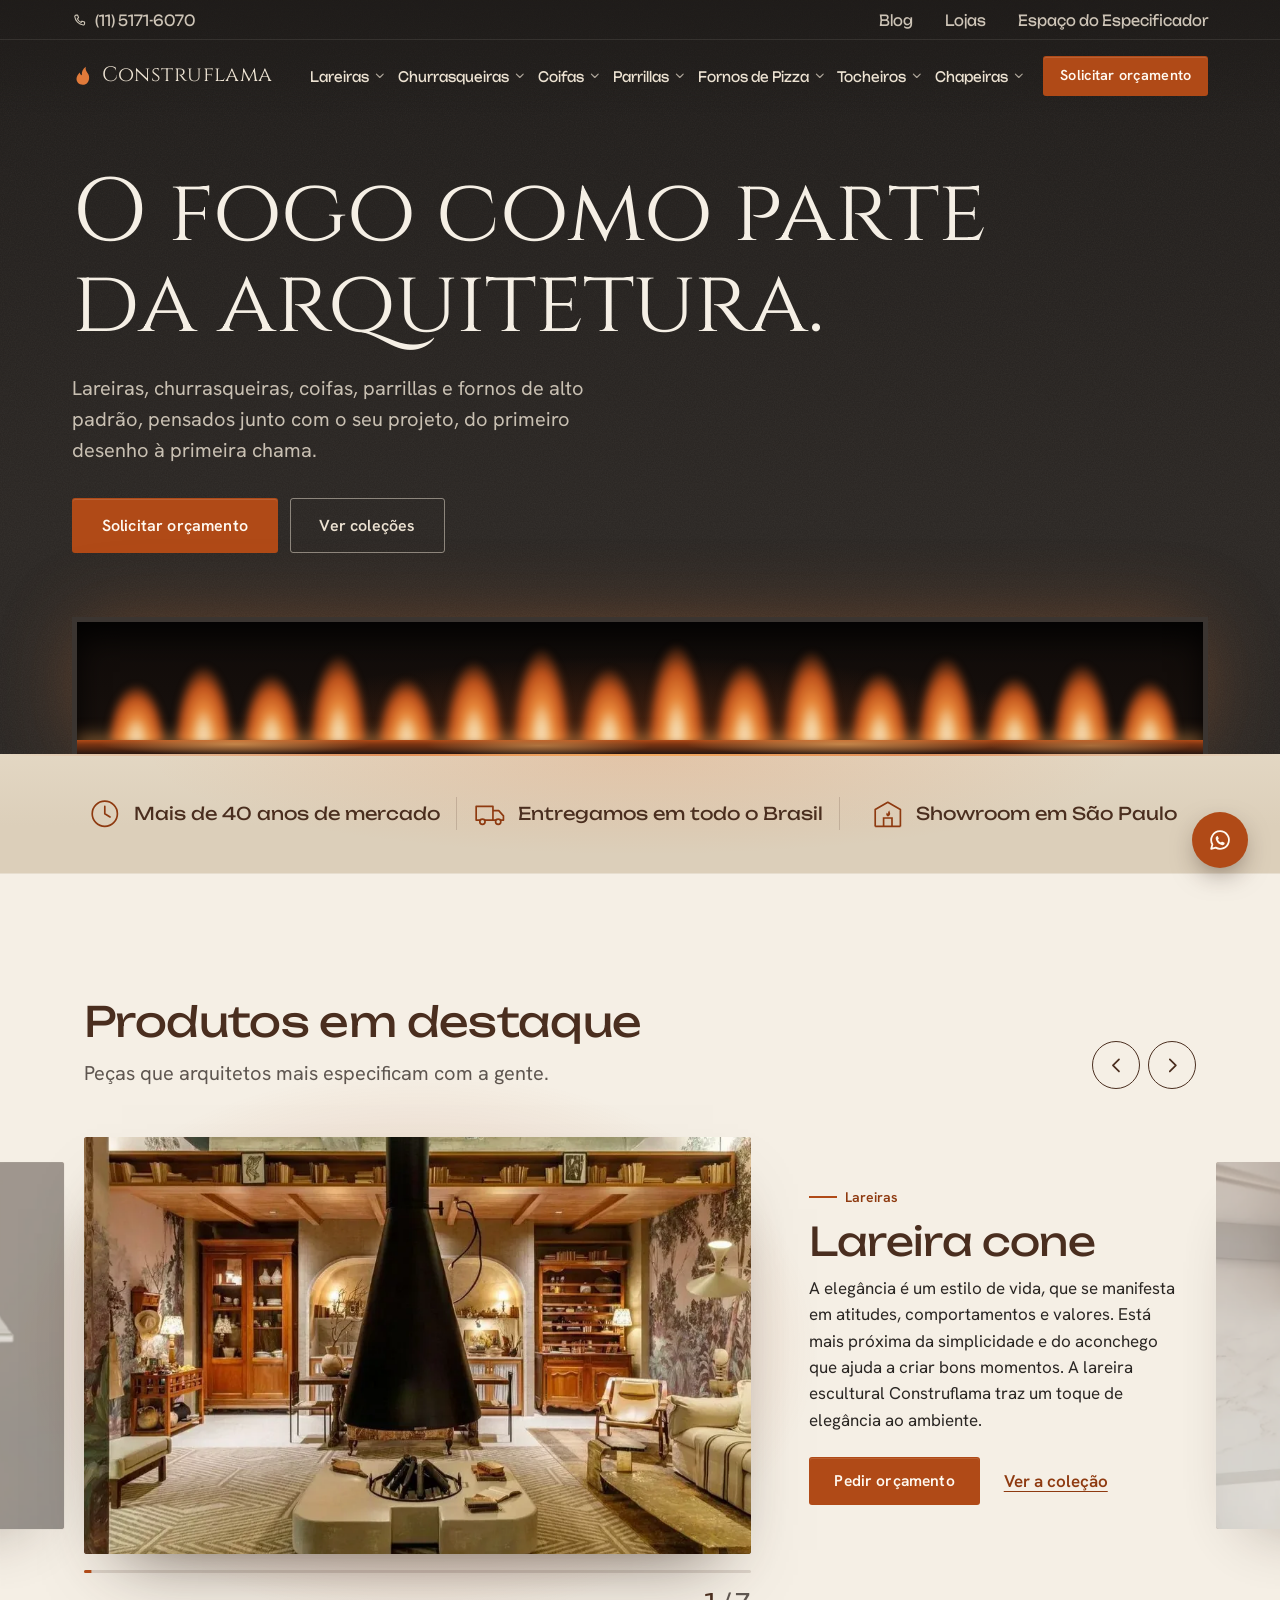
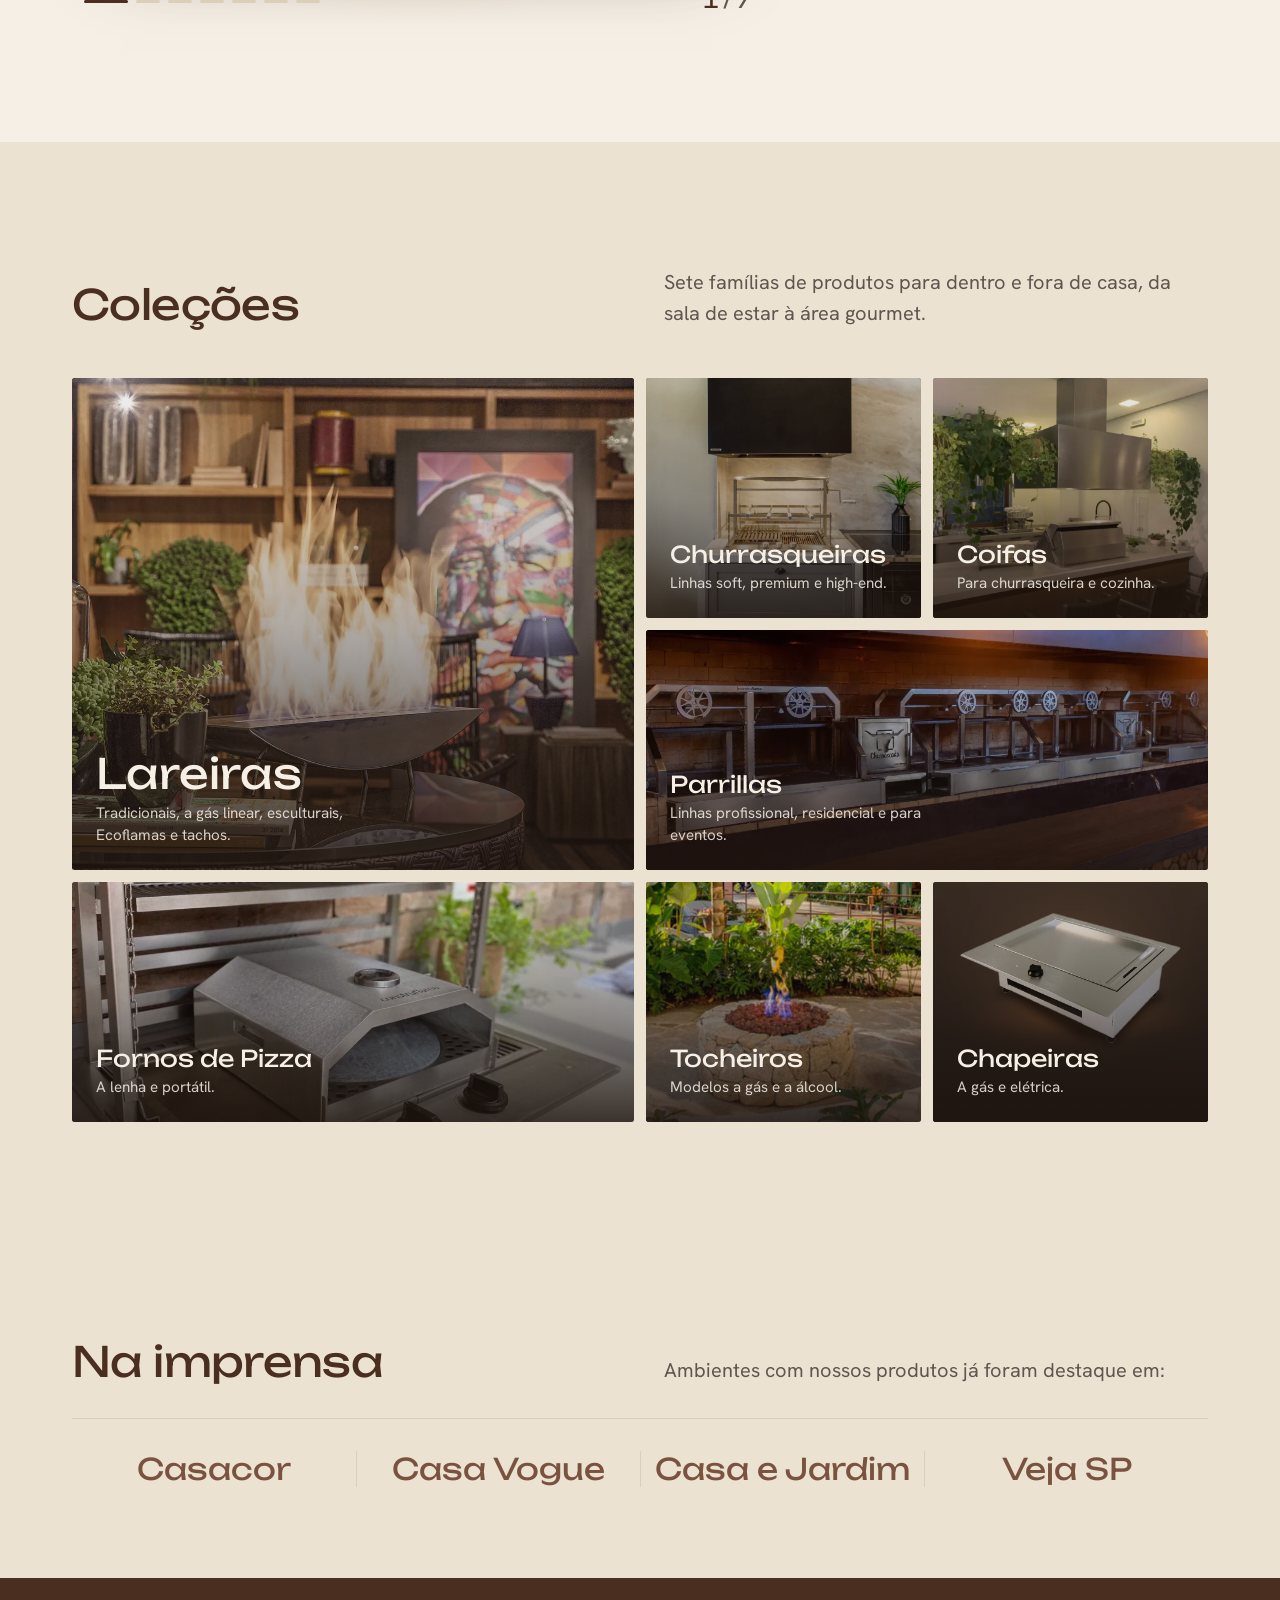
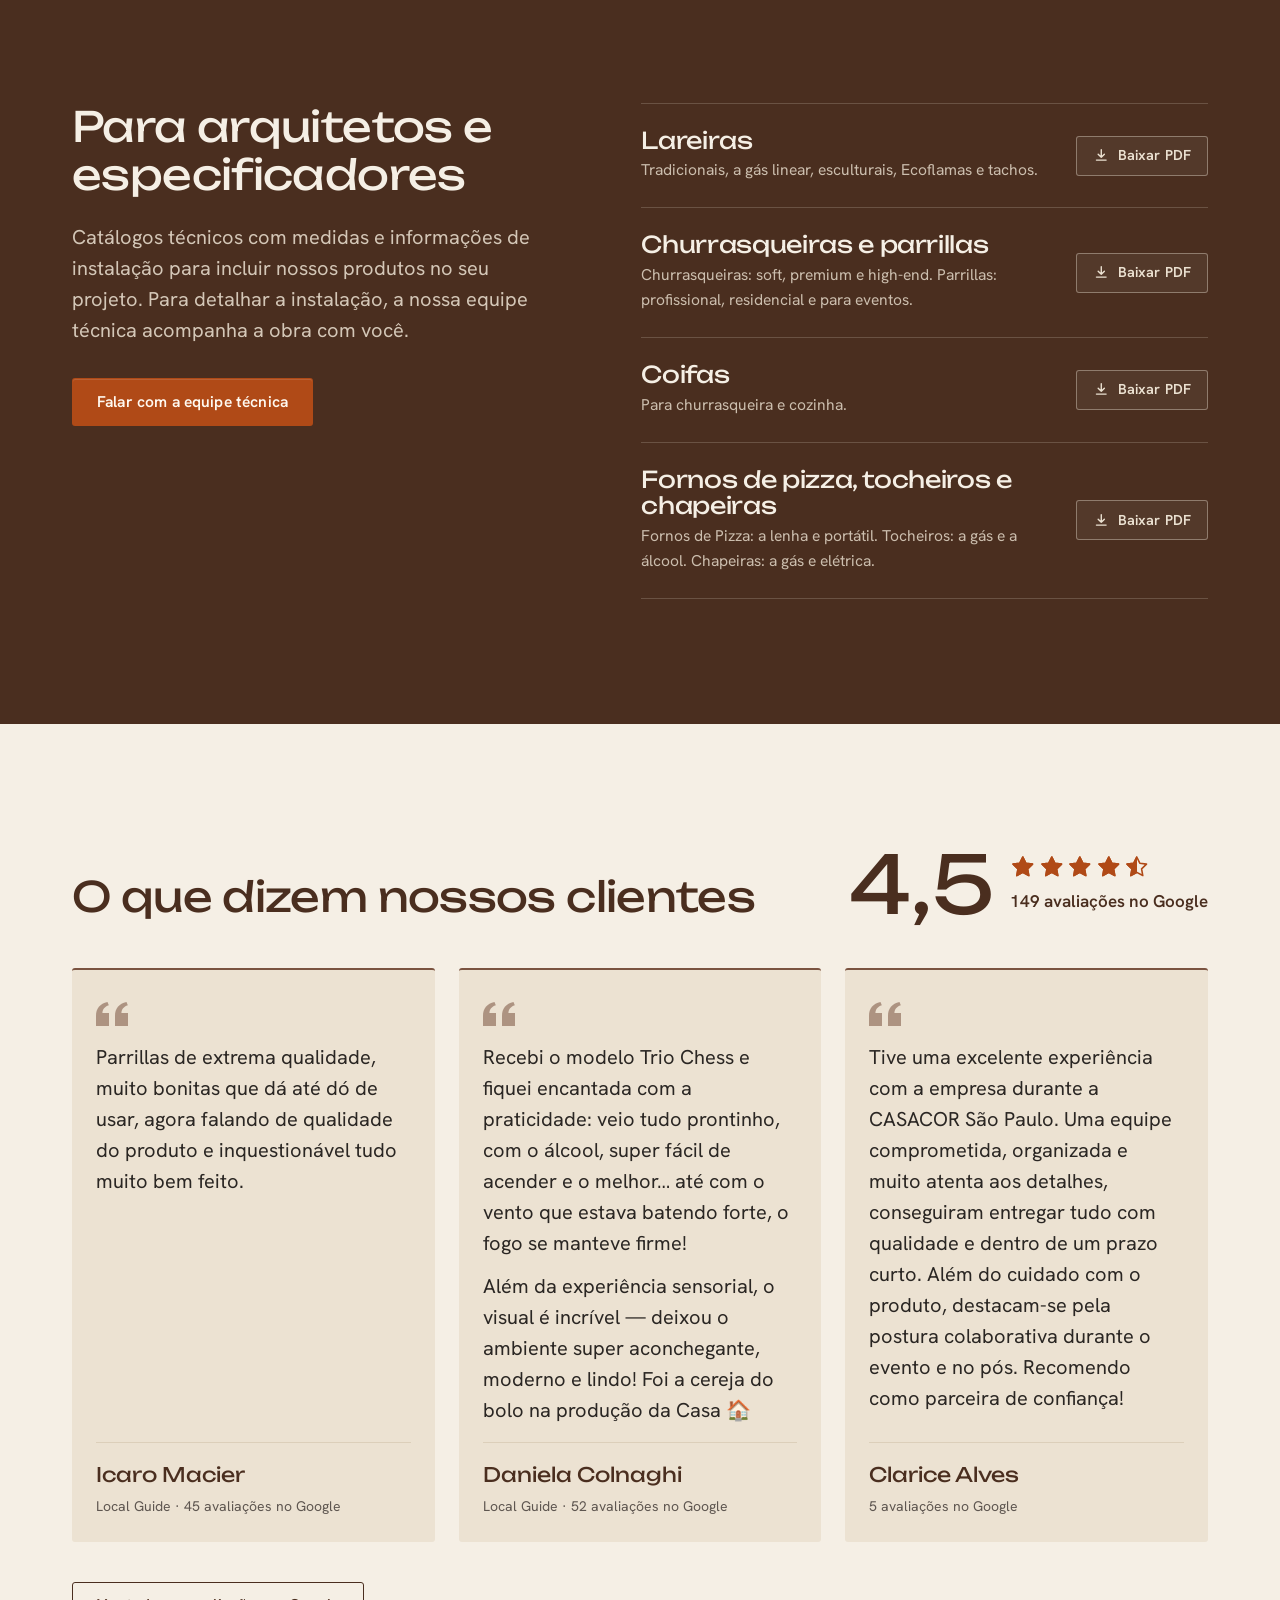
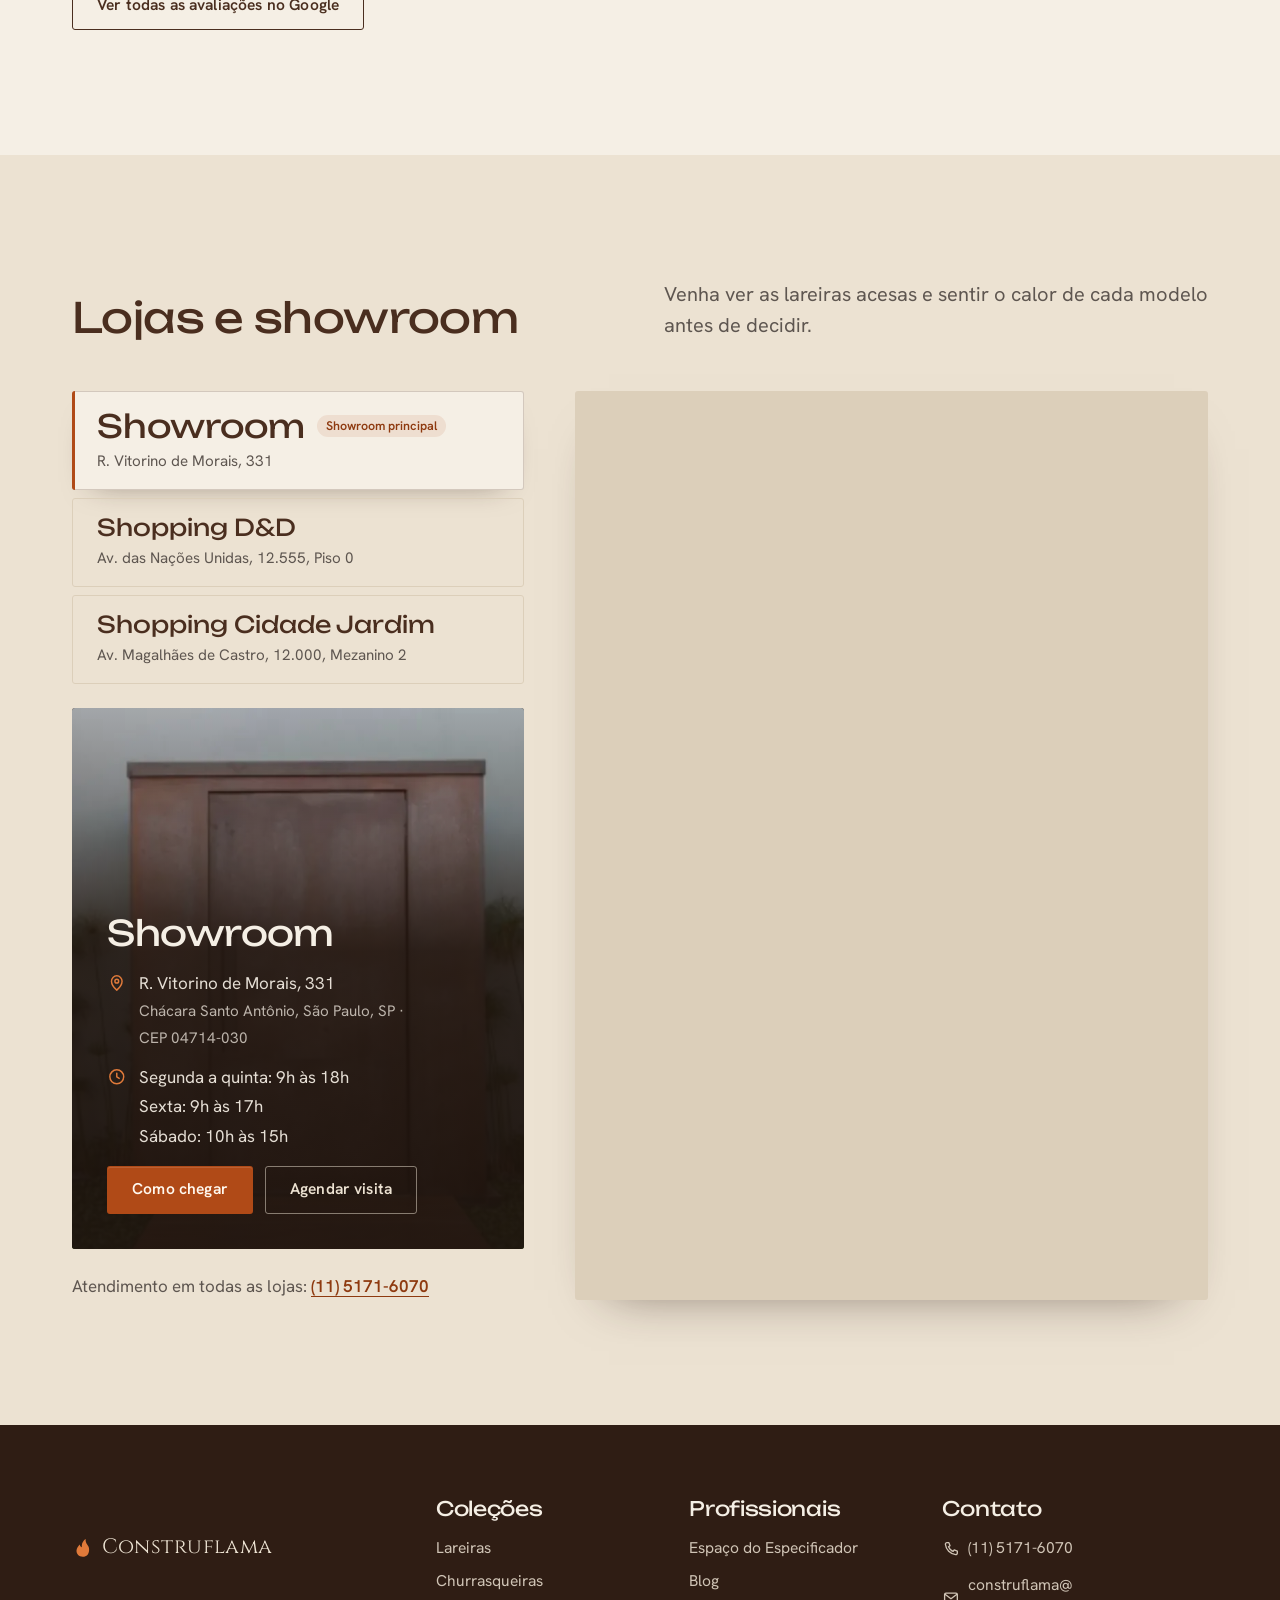
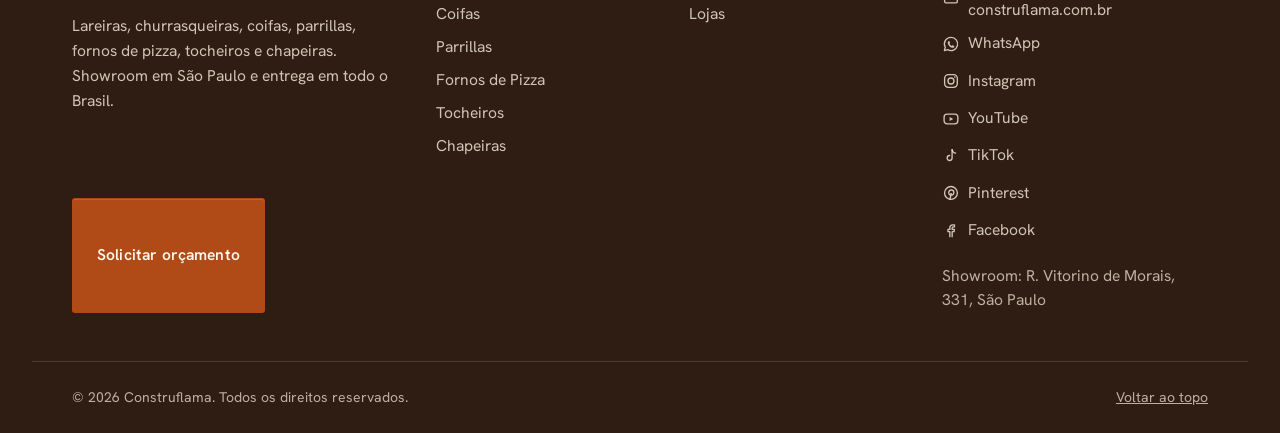
==== commit 5b7fd324: "Ícone da aba do navegador: "cf" em fundo preto nas quatro páginas favicon.ico (16, 32 e 48 px), PNG " ====
--- a/index.html
+++ b/index.html
@@ -6,6 +6,10 @@
   <title>Construflama | Lareiras, churrasqueiras e fornos de alto padrão</title>
   <meta name="description" content="Lareiras, churrasqueiras, coifas, parrillas e fornos de pizza de alto padrão, pensados junto com o seu projeto. Showroom em São Paulo e entrega em todo o Brasil.">
   <meta name="theme-color" content="#2A2623">
+  <link rel="icon" href="favicon.ico" sizes="any">
+  <link rel="icon" href="img/icone/favicon-32.png" type="image/png" sizes="32x32">
+  <link rel="icon" href="img/icone/favicon-192.png" type="image/png" sizes="192x192">
+  <link rel="apple-touch-icon" href="img/icone/apple-touch-icon.png">
 
   <!-- Tipografia: Cinzel (título do topo e logo) + Unbounded (títulos) + Hanken Grotesk (texto) -->
   <link rel="preconnect" href="https://fonts.googleapis.com">
--- a/css/styles.css
+++ b/css/styles.css
@@ -2163,6 +2163,8 @@
 .post-rotulo { color: var(--marrom); font-weight: 600; }
 .post-figura { margin-inline: 0; }
 .post-figura figcaption { margin-top: var(--sp-2); color: var(--cinza); font-size: var(--fs-sm); }
+.post-figura--pequena { max-width: 26rem; }
+.post-figura--pequena .blog-capa { border: 1px solid rgba(47, 29, 20, .12); }
 .post-aviso {
   padding: var(--sp-3) var(--sp-4);
   border-left: 3px solid var(--laranja);
@@ -2357,6 +2359,33 @@
 .whatsapp-float:focus-visible .whatsapp-float__label { max-width: 10rem; margin-left: var(--sp-2); }
 .whatsapp-float:active { transform: scale(.95); }
 /* O rótulo fica sempre no DOM, então o botão tem nome acessível mesmo recolhido */
+
+/* Atalho de volta ao blog nos artigos: canto oposto ao do WhatsApp */
+.voltar-blog-float {
+  position: fixed;
+  left: clamp(1rem, 2.5vw, 2rem);
+  bottom: clamp(1rem, 2.5vw, 2rem);
+  z-index: 40;
+  display: inline-flex;
+  align-items: center;
+  gap: var(--sp-1);
+  height: 3.5rem;
+  padding: 0 1.25rem 0 .9rem;
+  border: 1px solid rgba(245, 239, 229, .18);
+  border-radius: 999px;
+  background: var(--cinza-escuro);
+  color: var(--bege-claro);
+  font: inherit;
+  font-weight: 600;
+  cursor: pointer;
+  box-shadow: 0 10px 28px -8px rgba(47, 29, 20, .6);
+  transition: background-color .2s, transform .15s var(--ease);
+}
+.voltar-blog-float .icon { width: 1.25rem; height: 1.25rem; }
+.voltar-blog-float:hover,
+.voltar-blog-float:focus-visible { background: var(--marrom-escuro); }
+.voltar-blog-float:active { transform: scale(.95); }
+.voltar-blog-float[hidden] { display: none; }
 
 /* --------------------------------------------------------------------------
    16. Aviso (toast) dos links ainda não criados no protótipo
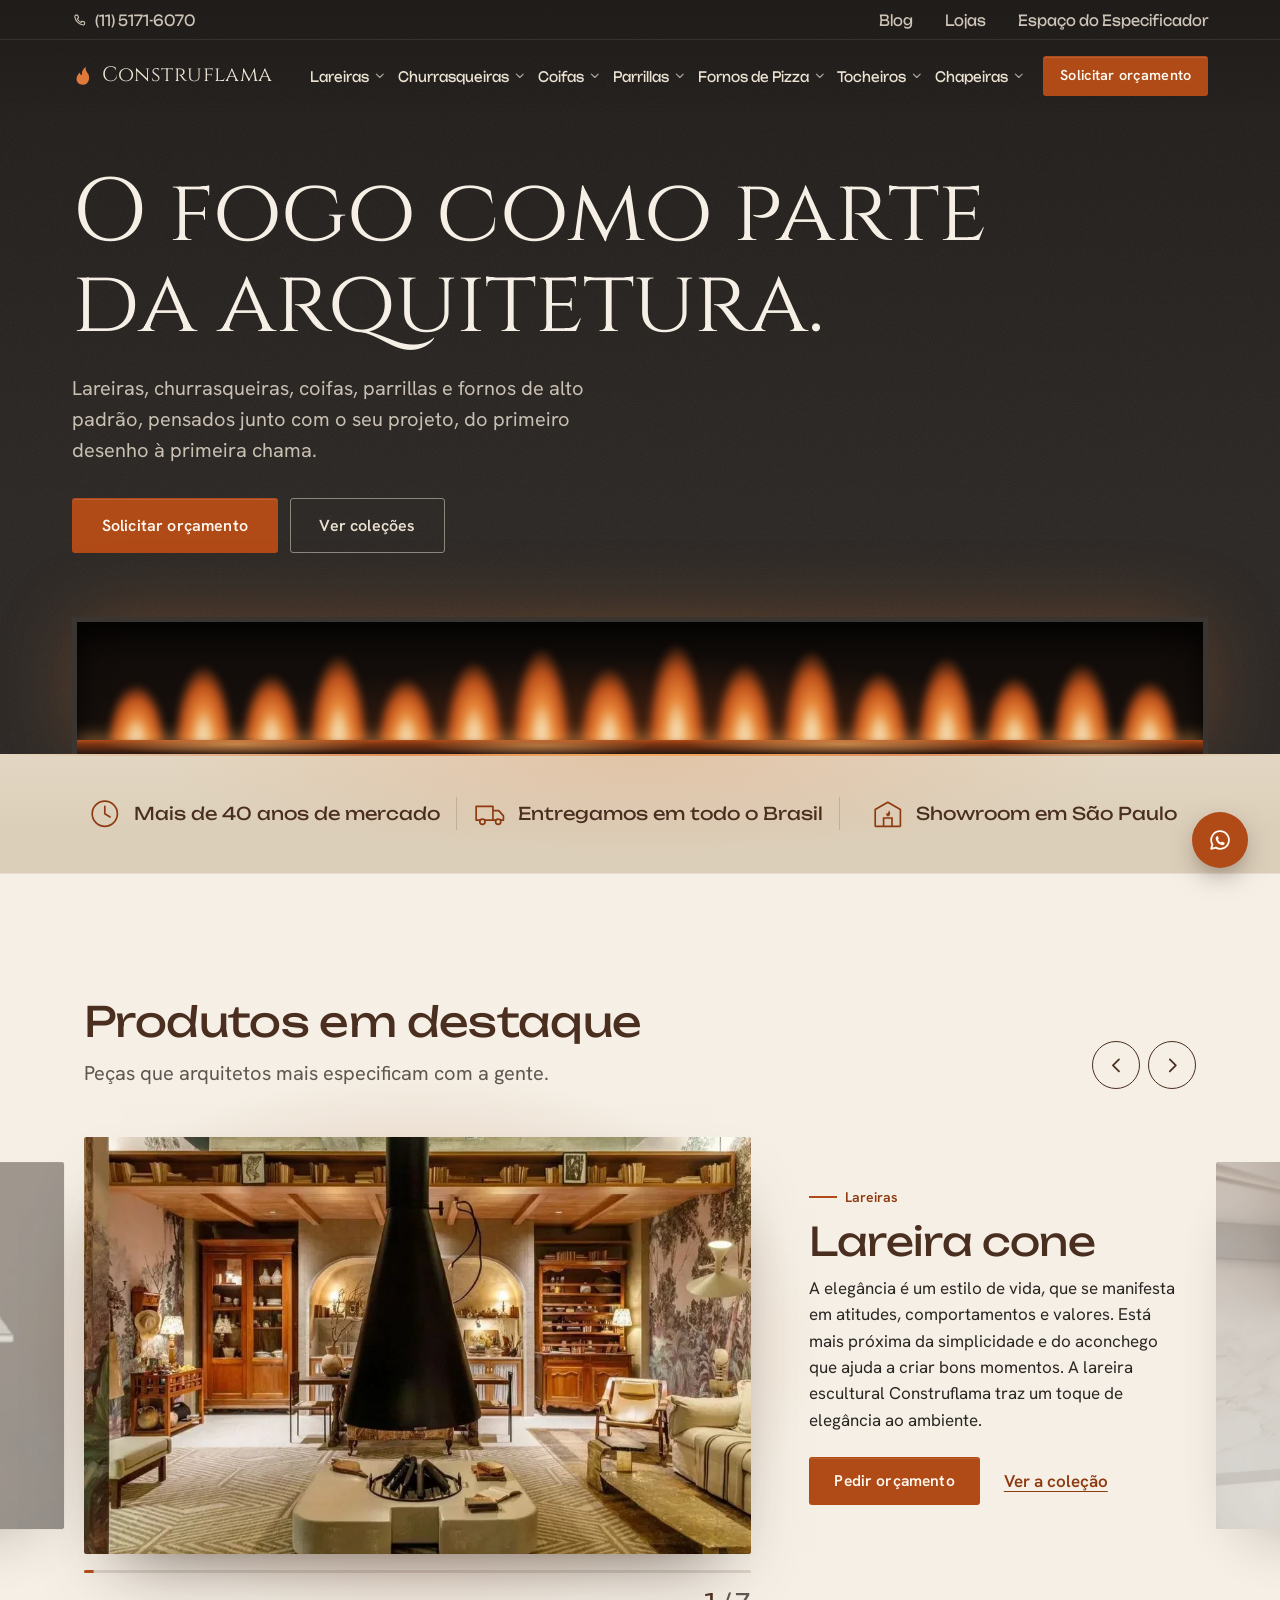
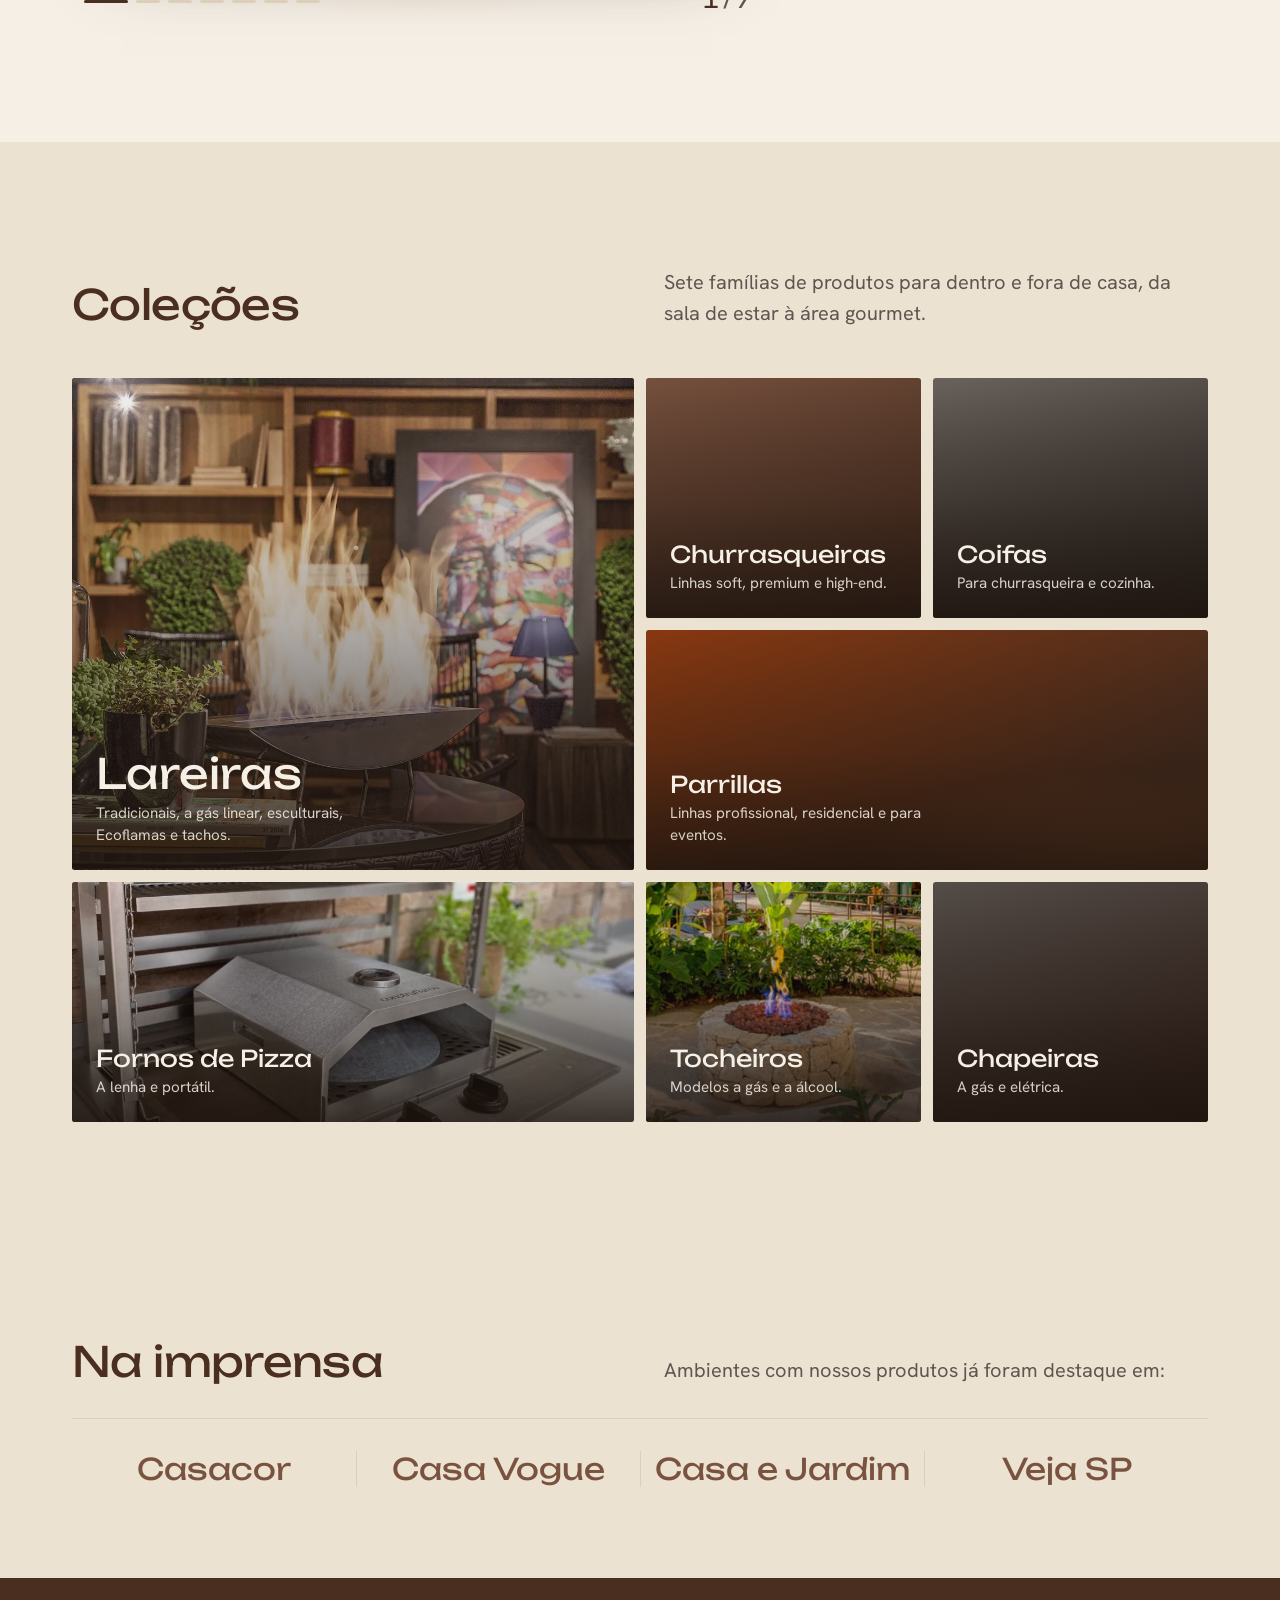
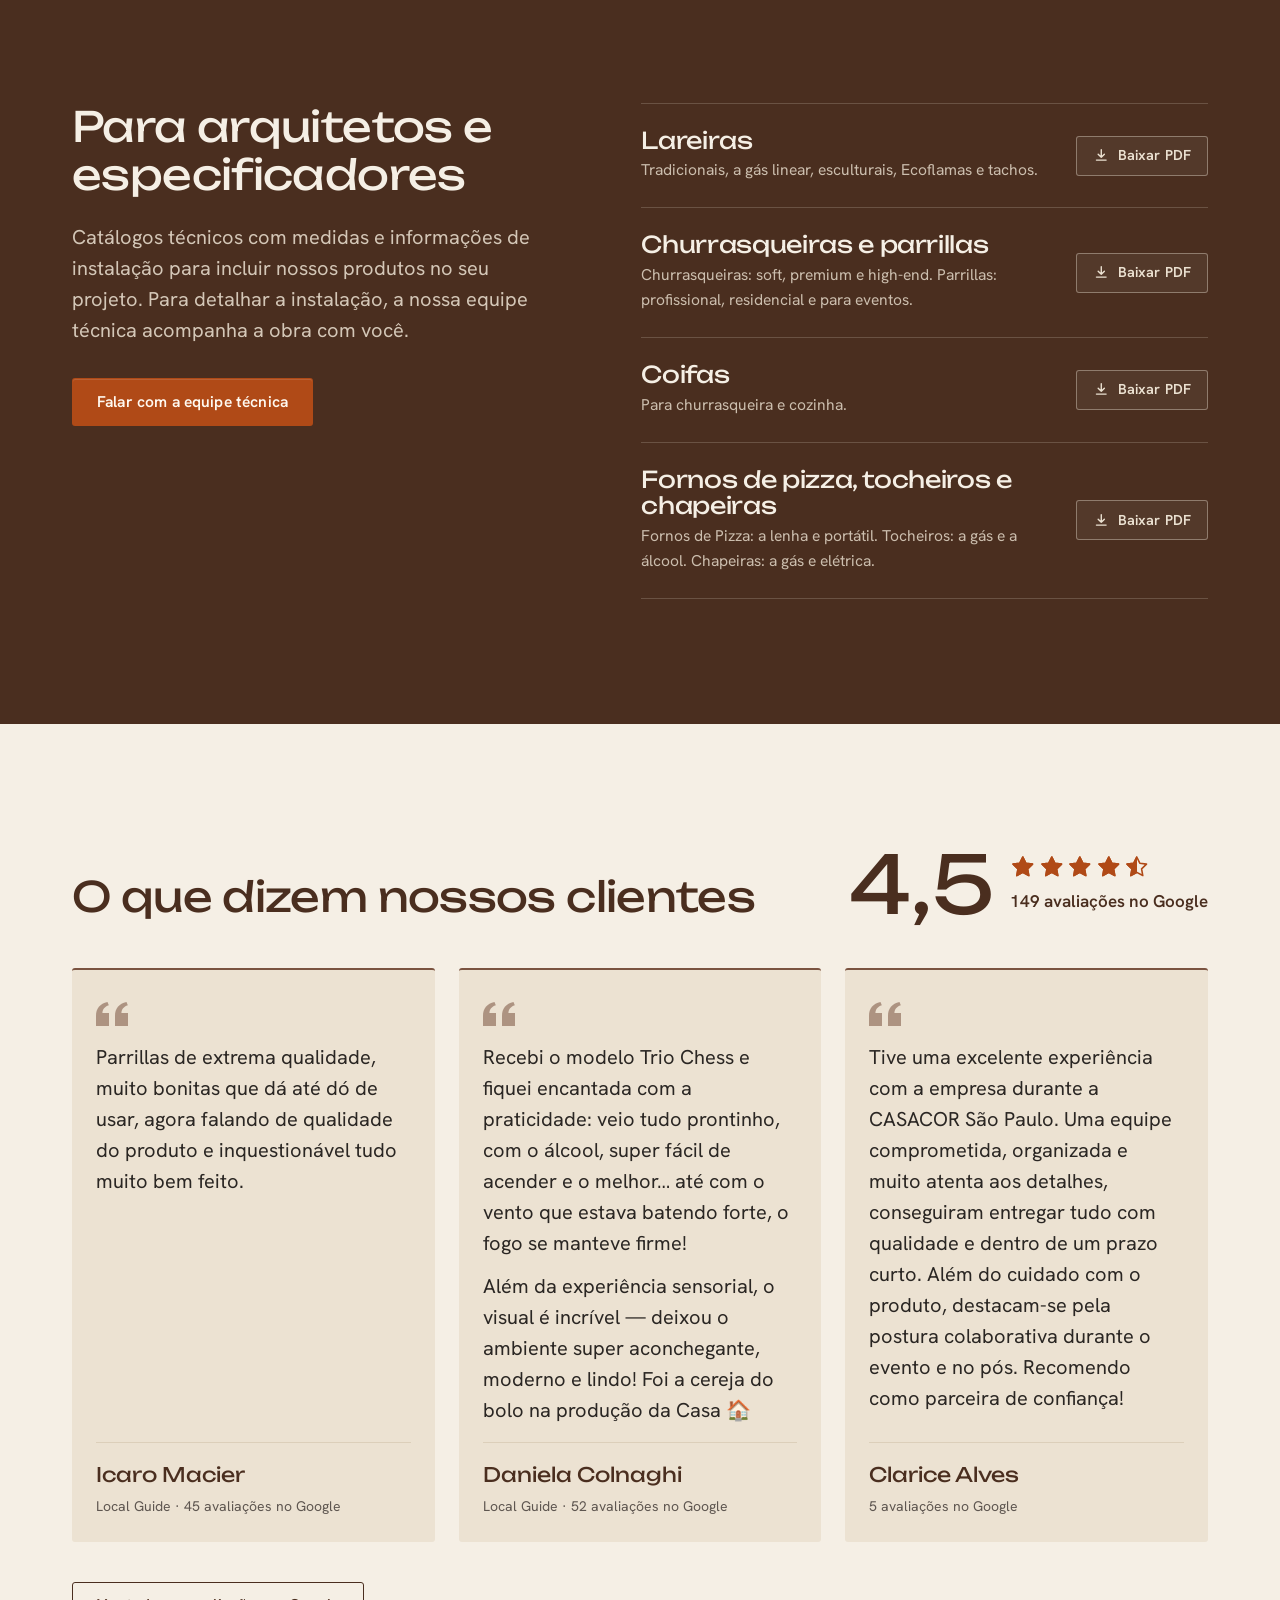
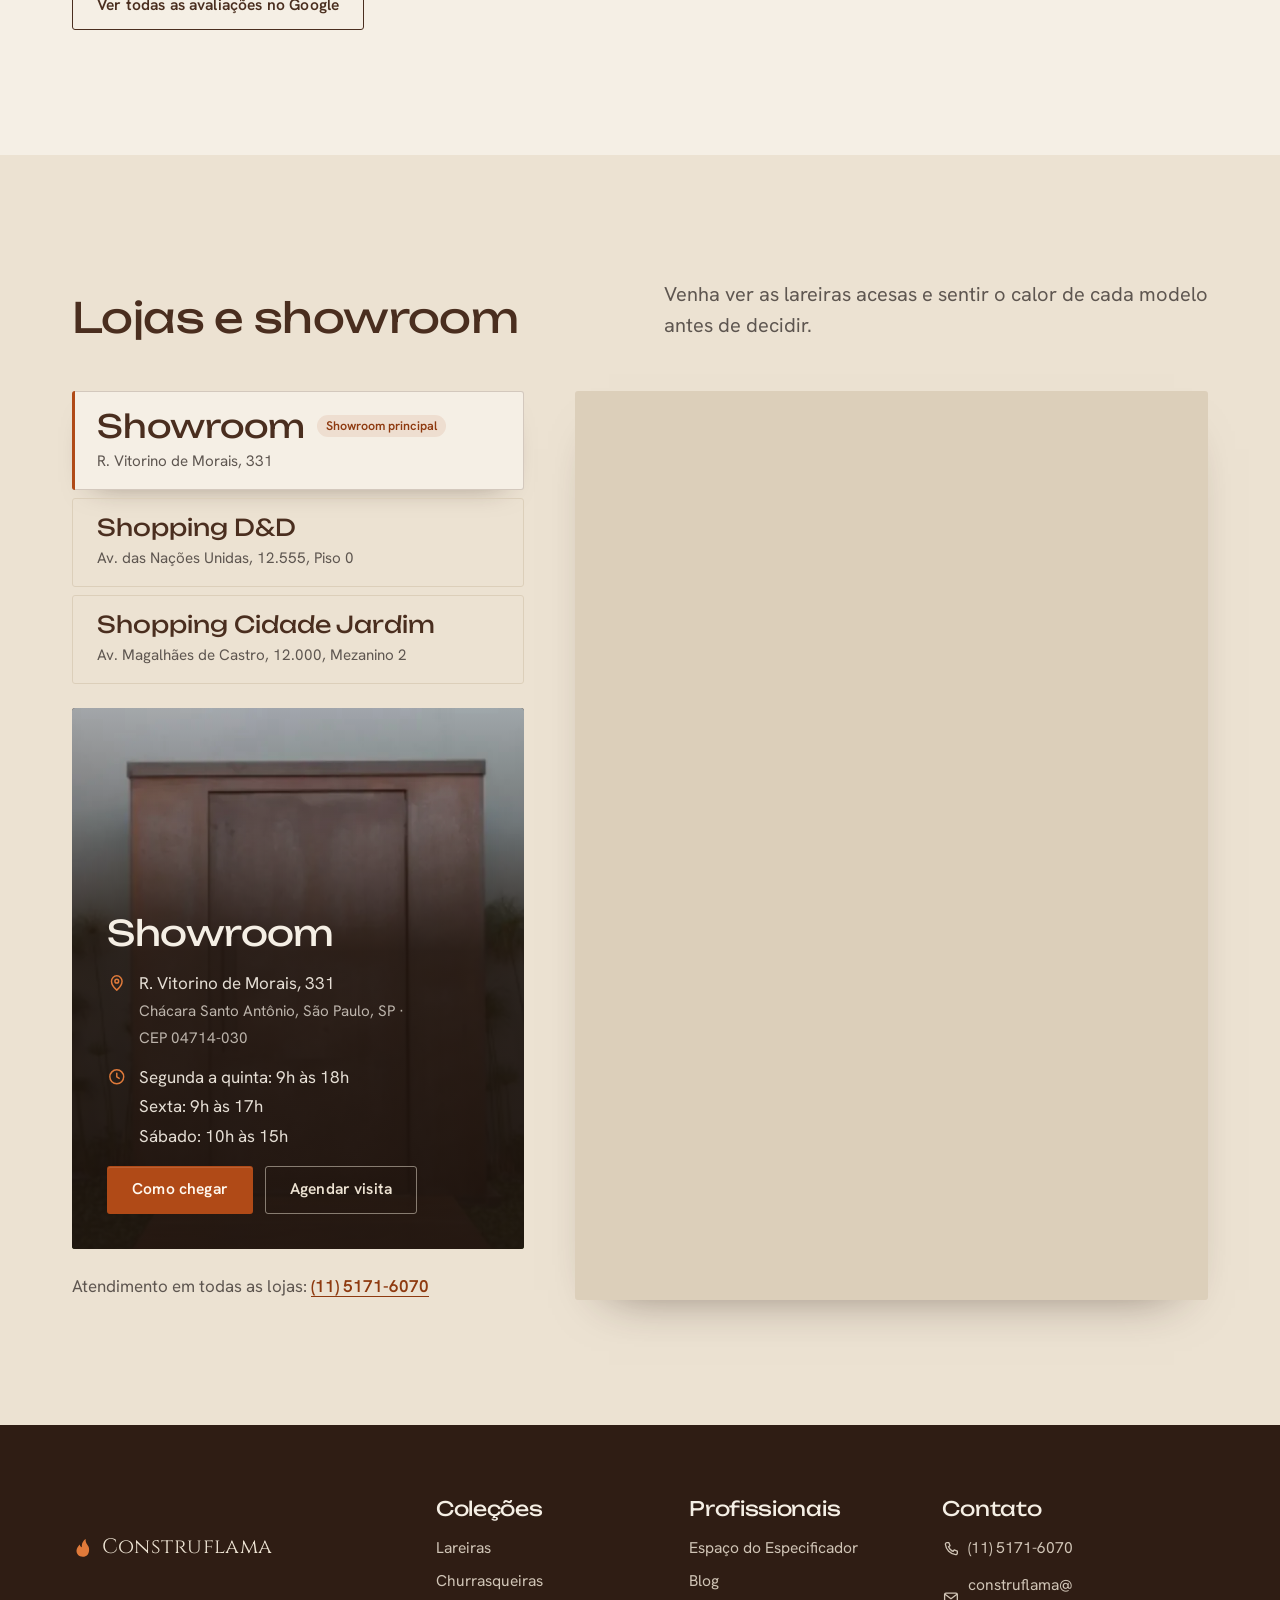
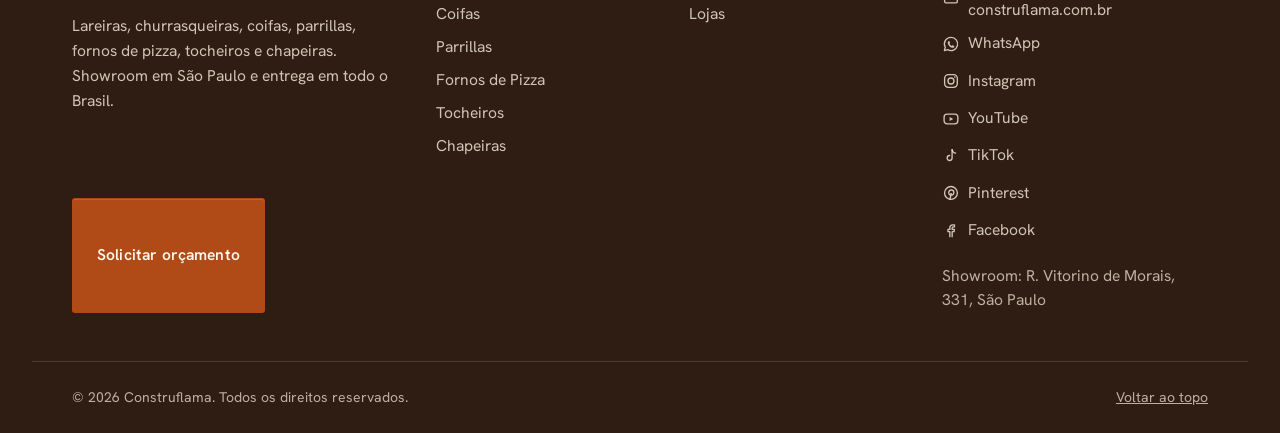
==== commit dfbb4c86: "Transição suave entre as páginas do site Ao clicar num link para outra página, a tela escurece em 0," ====
--- a/index.html
+++ b/index.html
@@ -18,7 +18,11 @@
 
   <link rel="stylesheet" href="css/styles.css">
   <!-- Marca que o JS está ativo (as animações de entrada só se aplicam com JS) -->
-  <script>document.documentElement.classList.add('js');</script>
+  <script>
+    document.documentElement.classList.add('js');
+    // Vindo de outra página do site: começa coberta e clareia (ver main.js, "Transição entre páginas")
+    try { if (sessionStorage.getItem('cf-transicao')) document.documentElement.classList.add('transicao'); } catch (e) {}
+  </script>
 </head>
 <body>
 
--- a/css/styles.css
+++ b/css/styles.css
@@ -2257,6 +2257,25 @@
   cursor: pointer;
 }
 .tela-cheia__fechar:hover { border-color: var(--bege-claro); }
+.tela-cheia__seta {
+  position: absolute;
+  top: 50%;
+  display: grid;
+  place-items: center;
+  width: 3rem;
+  height: 3rem;
+  margin-top: -1.5rem;
+  border: 1px solid rgba(245, 239, 229, .4);
+  border-radius: 50%;
+  background: rgba(20, 16, 13, .6);
+  color: var(--bege-claro);
+  cursor: pointer;
+}
+.tela-cheia__seta:hover { border-color: var(--bege-claro); }
+.tela-cheia__seta[hidden] { display: none; }
+.tela-cheia__seta--anterior { left: var(--sp-4); }
+.tela-cheia__seta--proxima { right: var(--sp-4); }
+.tela-cheia__seta .icon { width: 1.4rem; height: 1.4rem; }
 @media (prefers-reduced-motion: no-preference) {
   .tela-cheia[open] { animation: telaCheia .25s var(--ease-out); }
 }
@@ -2324,6 +2343,348 @@
   .footer__grid { grid-template-columns: 1.5fr 1fr 1fr 1.2fr; }
   .footer__bottom { padding-bottom: var(--sp-5); }
 }
+
+/* --------------------------------------------------------------------------
+   14b. Página "Ver sobre" (produto.html): linha que é um produto só
+   -------------------------------------------------------------------------- */
+.prod-topo {
+  --foco: var(--laranja-claro);
+  color: var(--bege);
+  background:
+    radial-gradient(ellipse 60% 70% at 85% 100%, rgba(224, 122, 58, .18), transparent 70%),
+    linear-gradient(to bottom, var(--cinza-escuro-profundo), var(--cinza-escuro));
+}
+.prod-topo__conteudo {
+  display: grid;
+  gap: var(--sp-5);
+  padding-top: calc(var(--header-h) + clamp(1.5rem, 1rem + 2vw, 3rem));
+  padding-bottom: clamp(3rem, 2rem + 4vw, 5.5rem);
+}
+.prod-topo__grade { display: grid; grid-template-columns: minmax(0, 1fr); gap: clamp(2rem, 1.5rem + 3vw, 4rem); align-items: start; }
+
+/* Galeria: foto grande e miniaturas que trocam a foto */
+.prod-galeria__principal {
+  margin: 0;
+  aspect-ratio: 4 / 3;
+  overflow: hidden;
+  border-radius: var(--raio);
+  background: var(--cinza-escuro-profundo);
+  box-shadow: 0 34px 70px -38px rgba(0, 0, 0, .8);
+}
+.prod-galeria__zoom { position: relative; height: 100%; overflow: hidden; border-radius: 0; }
+.prod-galeria__foto { width: 100%; height: 100%; object-fit: cover; }
+/* Lupa no canto: mostra que a foto amplia */
+.prod-galeria__lupa {
+  position: absolute;
+  right: var(--sp-3);
+  bottom: var(--sp-3);
+  display: grid;
+  place-items: center;
+  width: 2.75rem;
+  height: 2.75rem;
+  border-radius: 50%;
+  background: rgba(20, 16, 13, .65);
+  color: var(--bege-claro);
+}
+.prod-galeria__lupa .icon { width: 1.2rem; height: 1.2rem; }
+.prod-galeria__zoom:focus-visible { outline-offset: -4px; }
+.prod-galeria__miniaturas { display: flex; flex-wrap: wrap; gap: var(--sp-2); margin: var(--sp-3) 0 0; padding: 0; list-style: none; }
+.prod-miniatura {
+  display: block;
+  width: clamp(5rem, 4rem + 4vw, 7.5rem);
+  aspect-ratio: 4 / 3;
+  padding: 0;
+  overflow: hidden;
+  border: 2px solid transparent;
+  border-radius: var(--raio);
+  background: none;
+  cursor: pointer;
+  opacity: .65;
+  transition: opacity .2s, border-color .2s;
+}
+.prod-miniatura img { width: 100%; height: 100%; object-fit: cover; }
+.prod-miniatura:hover, .prod-miniatura[aria-pressed="true"] { opacity: 1; }
+.prod-miniatura[aria-pressed="true"] { border-color: var(--laranja-claro); }
+.prod-miniatura--mais { position: relative; opacity: 1; }
+.prod-miniatura__mais {
+  position: absolute;
+  inset: 0;
+  display: grid;
+  place-items: center;
+  background: rgba(20, 16, 13, .6);
+  color: var(--bege-claro);
+  font-family: var(--fonte-titulo);
+  font-size: 1.1rem;
+}
+.prod-miniatura--mais:hover .prod-miniatura__mais { background: rgba(20, 16, 13, .45); }
+
+/* Nome, texto, orçamento e compartilhar */
+.prod-info { display: grid; grid-template-columns: minmax(0, 1fr); gap: var(--sp-5); align-content: start; }
+.prod-info__cat { color: var(--laranja-claro); font-size: var(--fs-sm); font-weight: 600; }
+.prod-info__titulo {
+  margin-top: calc(var(--sp-4) * -1);
+  font-family: var(--fonte-destaque);
+  font-size: clamp(2.2rem, 1.5rem + 3vw, 3.6rem);
+  line-height: 1.05;
+  color: var(--bege-claro);
+}
+.prod-info__frase {
+  margin-top: calc(var(--sp-3) * -1);
+  color: var(--laranja-claro);
+  font-family: var(--fonte-destaque);
+  font-size: var(--fs-lg);
+}
+.prod-medidas-secao { padding-block: clamp(2rem, 1.5rem + 2vw, 3rem) 0; }
+.prod-medidas { border: 1px solid var(--bege-escuro); border-radius: var(--raio); background: var(--bege-claro); }
+.prod-medidas__titulo {
+  display: flex;
+  align-items: center;
+  justify-content: space-between;
+  gap: var(--sp-3);
+  min-height: 3.5rem;
+  padding: var(--sp-3) var(--sp-5);
+  color: var(--marrom);
+  font-family: var(--fonte-titulo);
+  font-size: var(--fs-base);
+  cursor: pointer;
+  list-style: none;
+}
+.prod-medidas__titulo::-webkit-details-marker { display: none; }
+.prod-medidas__h { font-size: inherit; font-family: inherit; color: inherit; }
+.prod-orcamento__peso { font-size: var(--fs-sm); font-weight: 400; opacity: .75; }
+.prod-medidas__titulo::after { content: "+"; color: var(--laranja); font-size: 1.5rem; line-height: 1; }
+.prod-medidas[open] .prod-medidas__titulo::after { content: "−"; }
+.prod-medidas__rolagem { overflow-x: auto; margin: 0 var(--sp-5); }
+.prod-medidas__tabela { width: 100%; min-width: 34rem; border-collapse: collapse; font-size: var(--fs-sm); }
+.prod-medidas__tabela th, .prod-medidas__tabela td { padding: var(--sp-3) var(--sp-3); border-bottom: 1px solid var(--bege-escuro); text-align: right; }
+.prod-medidas__tabela th[scope="row"], .prod-medidas__tabela thead th:first-child {
+  position: sticky;
+  left: 0;
+  padding-left: 0;
+  background: var(--bege-claro);   /* coluna fixa: cobre os números que deslizam por baixo */
+  color: var(--cinza);
+  font-weight: 500;
+  text-align: left;
+}
+.prod-medidas__tabela thead th { color: var(--marrom); font-family: var(--fonte-titulo); font-weight: 400; }
+.prod-medidas__tabela td { color: var(--texto); font-variant-numeric: tabular-nums; white-space: nowrap; }
+.prod-medidas__nota { padding: var(--sp-4) var(--sp-5) var(--sp-5); color: var(--cinza); font-size: var(--fs-sm); }
+.prod-medidas__dica { display: none; margin: 0 var(--sp-5) var(--sp-2); color: var(--laranja-escuro); font-size: var(--fs-sm); }
+@media (max-width: 639px) {
+  .prod-medidas__tabela th[scope="row"] { min-width: 9.5rem; max-width: 9.5rem; }
+  .prod-medidas__dica { display: block; }
+}
+.prod-info__lead { max-width: 36rem; color: var(--bege-claro); font-size: var(--fs-md); line-height: 1.55; }
+.prod-info__texto {
+  display: grid;
+  gap: var(--sp-4);
+  max-width: 36rem;
+  padding-top: var(--sp-5);
+  border-top: 1px solid rgba(236, 226, 210, .16);
+  color: rgba(236, 226, 210, .9);
+  line-height: 1.7;
+}
+.prod-orcamento { display: grid; justify-items: start; gap: var(--sp-3); }
+.prod-orcamento__botoes { display: flex; flex-wrap: wrap; gap: var(--sp-3); }
+
+.prod-medidas-secao { scroll-margin-top: calc(var(--header-h) + 1rem); }
+.prod-orcamento__nota { color: rgba(236, 226, 210, .8); font-size: var(--fs-sm); }
+.prod-orcamento__nota strong { color: var(--bege-claro); }
+.prod-compartilhar { display: flex; flex-wrap: wrap; align-items: center; gap: var(--sp-2) var(--sp-3); }
+.prod-compartilhar__titulo { margin-right: var(--sp-2); color: rgba(236, 226, 210, .7); font-size: var(--fs-sm); }
+
+@media (min-width: 1024px) {
+  .prod-topo__grade { grid-template-columns: minmax(0, 1.3fr) minmax(0, 1fr); }
+  .prod-galeria { position: sticky; top: calc(var(--header-h) + 1.5rem); }   /* as fotos acompanham o texto */
+}
+
+/* Combustível e cores, frase de arquiteto e outros modelos (páginas de modelo) */
+.prod-detalhes { display: grid; gap: var(--sp-2); margin: 0; }
+.prod-detalhes__linha { display: flex; flex-wrap: wrap; align-items: center; gap: var(--sp-2) var(--sp-3); }
+.prod-detalhes dt { min-width: 7rem; color: rgba(236, 226, 210, .7); font-size: var(--fs-sm); }
+.prod-detalhes dd { display: inline-flex; align-items: center; gap: var(--sp-2); margin: 0; color: var(--bege-claro); }
+.prod-detalhes .mod-card__cor { border-color: rgba(236, 226, 210, .5); }
+.prod-tag-prototipo { position: static; display: inline-block; margin-left: var(--sp-2); vertical-align: middle; }
+.prod-citacao { margin: 0; padding: var(--sp-2) 0 var(--sp-2) var(--sp-5); border-left: 3px solid var(--laranja-claro); }
+.prod-citacao blockquote { margin: 0; }
+.prod-citacao p { color: var(--bege-claro); font-family: var(--fonte-destaque); font-size: var(--fs-lg); line-height: 1.45; }
+.prod-citacao figcaption { margin-top: var(--sp-2); color: rgba(236, 226, 210, .75); font-size: var(--fs-sm); }
+.prod-outros { padding-bottom: 0; }
+.prod-outros__lista { display: grid; grid-template-columns: repeat(2, minmax(0, 1fr)); gap: var(--sp-4); margin: 0; padding: 0; list-style: none; }
+@media (min-width: 768px) { .prod-outros__lista { grid-template-columns: repeat(3, minmax(0, 1fr)); } }
+@media (min-width: 1024px) { .prod-outros__lista { grid-template-columns: repeat(6, minmax(0, 1fr)); } }
+.prod-outro__link { display: grid; gap: var(--sp-2); color: var(--marrom); text-decoration: none; border-radius: var(--raio); }
+.prod-outro__palco { display: block; border-radius: var(--raio); transition: transform .35s var(--ease-out), box-shadow .35s; }
+.prod-outro__nome { font-family: var(--fonte-destaque); font-size: var(--fs-md); }
+.prod-outro__link:hover .prod-outro__palco { transform: translateY(-3px); box-shadow: 0 18px 30px -22px rgba(47, 29, 20, .7); }
+.prod-outro__link:hover .prod-outro__nome { color: var(--laranja-escuro); }
+.prod-outro__link:focus-visible { outline: 3px solid var(--foco); outline-offset: 4px; }
+
+/* --------------------------------------------------------------------------
+   14c. Modelos de uma linha (modelos.html)
+   -------------------------------------------------------------------------- */
+.mod-topo {
+  --foco: var(--laranja-claro);
+  position: relative;
+  isolation: isolate;
+  overflow: hidden;
+  color: var(--bege);
+  background: var(--cinza-escuro-profundo);
+}
+.mod-topo__foto { position: absolute; inset: 0; z-index: -2; width: 100%; height: 100%; object-fit: cover; }
+/* Escurece a foto do lado do texto, para o texto ter contraste */
+.mod-topo::after {
+  content: "";
+  position: absolute;
+  inset: 0;
+  z-index: -1;
+  background:
+    linear-gradient(to right, rgba(20, 16, 13, .92) 0%, rgba(20, 16, 13, .75) 45%, rgba(20, 16, 13, .25) 100%),
+    linear-gradient(to top, rgba(20, 16, 13, .7), transparent 50%);
+}
+.mod-topo__conteudo {
+  display: grid;
+  justify-items: start;
+  gap: var(--sp-4);
+  min-height: min(78vh, 46rem);
+  align-content: end;
+  padding-top: calc(var(--header-h) + clamp(2rem, 1.5rem + 3vw, 4rem));
+  padding-bottom: clamp(3rem, 2rem + 4vw, 5.5rem);
+}
+.mod-topo .migalhas { align-self: start; margin-bottom: auto; }
+.mod-topo__titulo {
+  max-width: 14ch;
+  font-family: var(--fonte-destaque);
+  font-size: clamp(2.6rem, 1.5rem + 5vw, 5.5rem);
+  line-height: 1;
+  color: var(--bege-claro);
+}
+.mod-topo__lead { max-width: 34rem; color: rgba(245, 239, 229, .9); font-size: var(--fs-md); line-height: 1.55; }
+.mod-topo .prod-orcamento__botoes { margin-top: var(--sp-3); }
+
+/* Lista */
+.mod-lista__topo { display: grid; gap: var(--sp-4); margin-bottom: clamp(1.5rem, 1rem + 2vw, 2.5rem); }
+.mod-lista__contagem { margin-top: var(--sp-2); color: var(--cinza); }
+.mod-filtros { margin-bottom: 0; }
+@media (min-width: 1024px) {
+  .mod-lista__topo { grid-template-columns: 1fr auto; align-items: end; }
+}
+.mod-grade { display: grid; gap: var(--sp-5); margin: 0; padding: 0; list-style: none; }
+@media (min-width: 640px) { .mod-grade { grid-template-columns: repeat(2, minmax(0, 1fr)); } }
+@media (min-width: 1024px) { .mod-grade { grid-template-columns: repeat(3, minmax(0, 1fr)); gap: var(--sp-6); } }
+
+.mod-card__caixa {
+  position: relative;
+  display: grid;
+  grid-template-rows: auto 1fr;
+  height: 100%;
+  overflow: hidden;
+  border-radius: var(--raio);
+  background: var(--bege-claro);
+  box-shadow: 0 1px 0 rgba(47, 29, 20, .08);
+  transition: transform .35s var(--ease-out), box-shadow .35s;
+}
+/* Palco: fundo claro e quente com um brilho de brasa embaixo; a foto do
+   produto (fundo branco) "some" no palco com multiply */
+.mod-card__palco {
+  position: relative;
+  aspect-ratio: 4 / 3;
+  overflow: hidden;
+  background:
+    radial-gradient(ellipse 55% 35% at 50% 88%, rgba(224, 122, 58, .28), transparent 70%),
+    linear-gradient(to bottom, #F7F2EA, #EADFCC);
+}
+.mod-card__produto {
+  position: absolute;
+  inset: 6% 8% 4%;
+  width: 84%;
+  height: 90%;
+  object-fit: contain;
+  mix-blend-mode: multiply;
+  transition: transform .6s var(--ease-out);
+}
+.mod-card__ambiente {
+  position: absolute;
+  inset: 0;
+  width: 100%;
+  height: 100%;
+  object-fit: cover;
+  opacity: 0;
+  transition: opacity .5s var(--ease-out), transform .8s var(--ease-out);
+  transform: scale(1.04);
+}
+.mod-card__ambiente-unica { position: absolute; inset: 0; width: 100%; height: 100%; object-fit: cover; }
+.mod-card__palco .tag-exemplo { z-index: 2; left: var(--sp-3); right: auto; }
+.mod-a-confirmar { color: var(--cinza) !important; font-style: italic; }
+.mod-card__selo {
+  position: absolute;
+  left: var(--sp-3);
+  bottom: var(--sp-3);
+  padding: .2rem .65rem;
+  border-radius: 999px;
+  background: rgba(20, 16, 13, .7);
+  color: var(--bege-claro);
+  font-size: .78rem;
+  font-weight: 600;
+  opacity: 0;
+  transition: opacity .4s;
+}
+.mod-card__caixa:hover,
+.mod-card__caixa:focus-within { transform: translateY(-4px); box-shadow: 0 28px 48px -30px rgba(47, 29, 20, .7); }
+.mod-card__caixa:hover .mod-card__produto { transform: scale(1.04); }
+.mod-card__caixa--ambiente:hover .mod-card__ambiente,
+.mod-card__caixa--ambiente:focus-within .mod-card__ambiente { opacity: 1; transform: none; }
+.mod-card__caixa--ambiente:hover .mod-card__selo,
+.mod-card__caixa--ambiente:focus-within .mod-card__selo { opacity: 1; }
+/* Telas de toque (sem hover): a foto do projeto aparece pequena no canto */
+@media (hover: none) {
+  .mod-card__ambiente {
+    inset: auto var(--sp-3) var(--sp-3) auto;
+    width: 36%;
+    height: auto;
+    aspect-ratio: 4 / 3;
+    opacity: 1;
+    transform: none;
+    border: 2px solid var(--bege-claro);
+    border-radius: var(--raio);
+    box-shadow: 0 8px 18px -8px rgba(47, 29, 20, .6);
+  }
+  .mod-card__selo { display: none; }
+}
+
+.mod-card__corpo { display: grid; align-content: start; gap: var(--sp-3); padding: var(--sp-5); }
+.mod-card__nome { font-family: var(--fonte-destaque); font-size: clamp(1.5rem, 1.2rem + 1vw, 1.9rem); line-height: 1.1; color: var(--marrom); }
+.mod-card__link { color: inherit; text-decoration: none; }
+.mod-card__link::after { content: ""; position: absolute; inset: 0; z-index: 1; }   /* o cartão inteiro é clicável */
+.mod-card__link:focus-visible { outline: none; }
+.mod-card__caixa:has(.mod-card__link:focus-visible) { outline: 3px solid var(--foco); outline-offset: 3px; }
+.mod-card__caixa:hover .mod-card__nome { color: var(--laranja-escuro); }
+.mod-card__tags { display: flex; flex-wrap: wrap; gap: var(--sp-2); margin: 0; padding: 0; list-style: none; }
+.mod-card__tags li {
+  padding: .15rem .65rem;
+  border: 1px solid rgba(74, 46, 31, .3);
+  border-radius: 999px;
+  color: var(--marrom);
+  font-size: .8rem;
+  font-weight: 600;
+}
+.mod-card__desc { color: var(--cinza); font-size: .975rem; line-height: 1.55; }
+.mod-card__cores { display: flex; align-items: center; gap: var(--sp-2); color: var(--cinza); font-size: var(--fs-sm); }
+.mod-card__cor { width: 1.1rem; height: 1.1rem; border: 1px solid rgba(47, 29, 20, .3); border-radius: 50%; }
+.mod-card__cores-texto { margin-left: var(--sp-1); }
+
+/* Entrada dos cartões em sequência (só com movimento liberado) */
+@media (prefers-reduced-motion: no-preference) {
+  .js .mod-card { animation: modEntra .6s var(--ease-out) both; animation-delay: calc(var(--i, 0) * 70ms); }
+}
+@keyframes modEntra { from { opacity: 0; transform: translateY(18px); } to { opacity: 1; transform: none; } }
+@media (prefers-reduced-motion: reduce) {
+  .mod-card__caixa, .mod-card__produto, .mod-card__ambiente { transition: none; }
+}
+
+.mod-comparar { padding-top: 0; }
+.mod-comparar .prod-medidas__tabela th[scope="row"] { color: var(--marrom); font-family: var(--fonte-titulo); font-weight: 400; }
+.mod-comparar .prod-medidas__tabela td { white-space: normal; min-width: 7rem; }
 
 /* --------------------------------------------------------------------------
    15. Botão flutuante de WhatsApp
@@ -2386,6 +2747,25 @@
 .voltar-blog-float:focus-visible { background: var(--marrom-escuro); }
 .voltar-blog-float:active { transform: scale(.95); }
 .voltar-blog-float[hidden] { display: none; }
+
+/* --------------------------------------------------------------------------
+   15b. Transição entre páginas: a página escurece ao sair e clareia ao chegar
+   (o topo de todas as páginas é escuro, então a troca fica suave)
+   -------------------------------------------------------------------------- */
+html.transicao::after {
+  content: "";
+  position: fixed;
+  inset: 0;
+  z-index: 9999;
+  background: var(--cinza-escuro-profundo);
+  pointer-events: none;
+  opacity: 1;
+  transition: opacity .3s ease;
+}
+html.transicao.transicao--clara::after { opacity: 0; }
+@media (prefers-reduced-motion: reduce) {
+  html.transicao::after { display: none; }
+}
 
 /* --------------------------------------------------------------------------
    16. Aviso (toast) dos links ainda não criados no protótipo
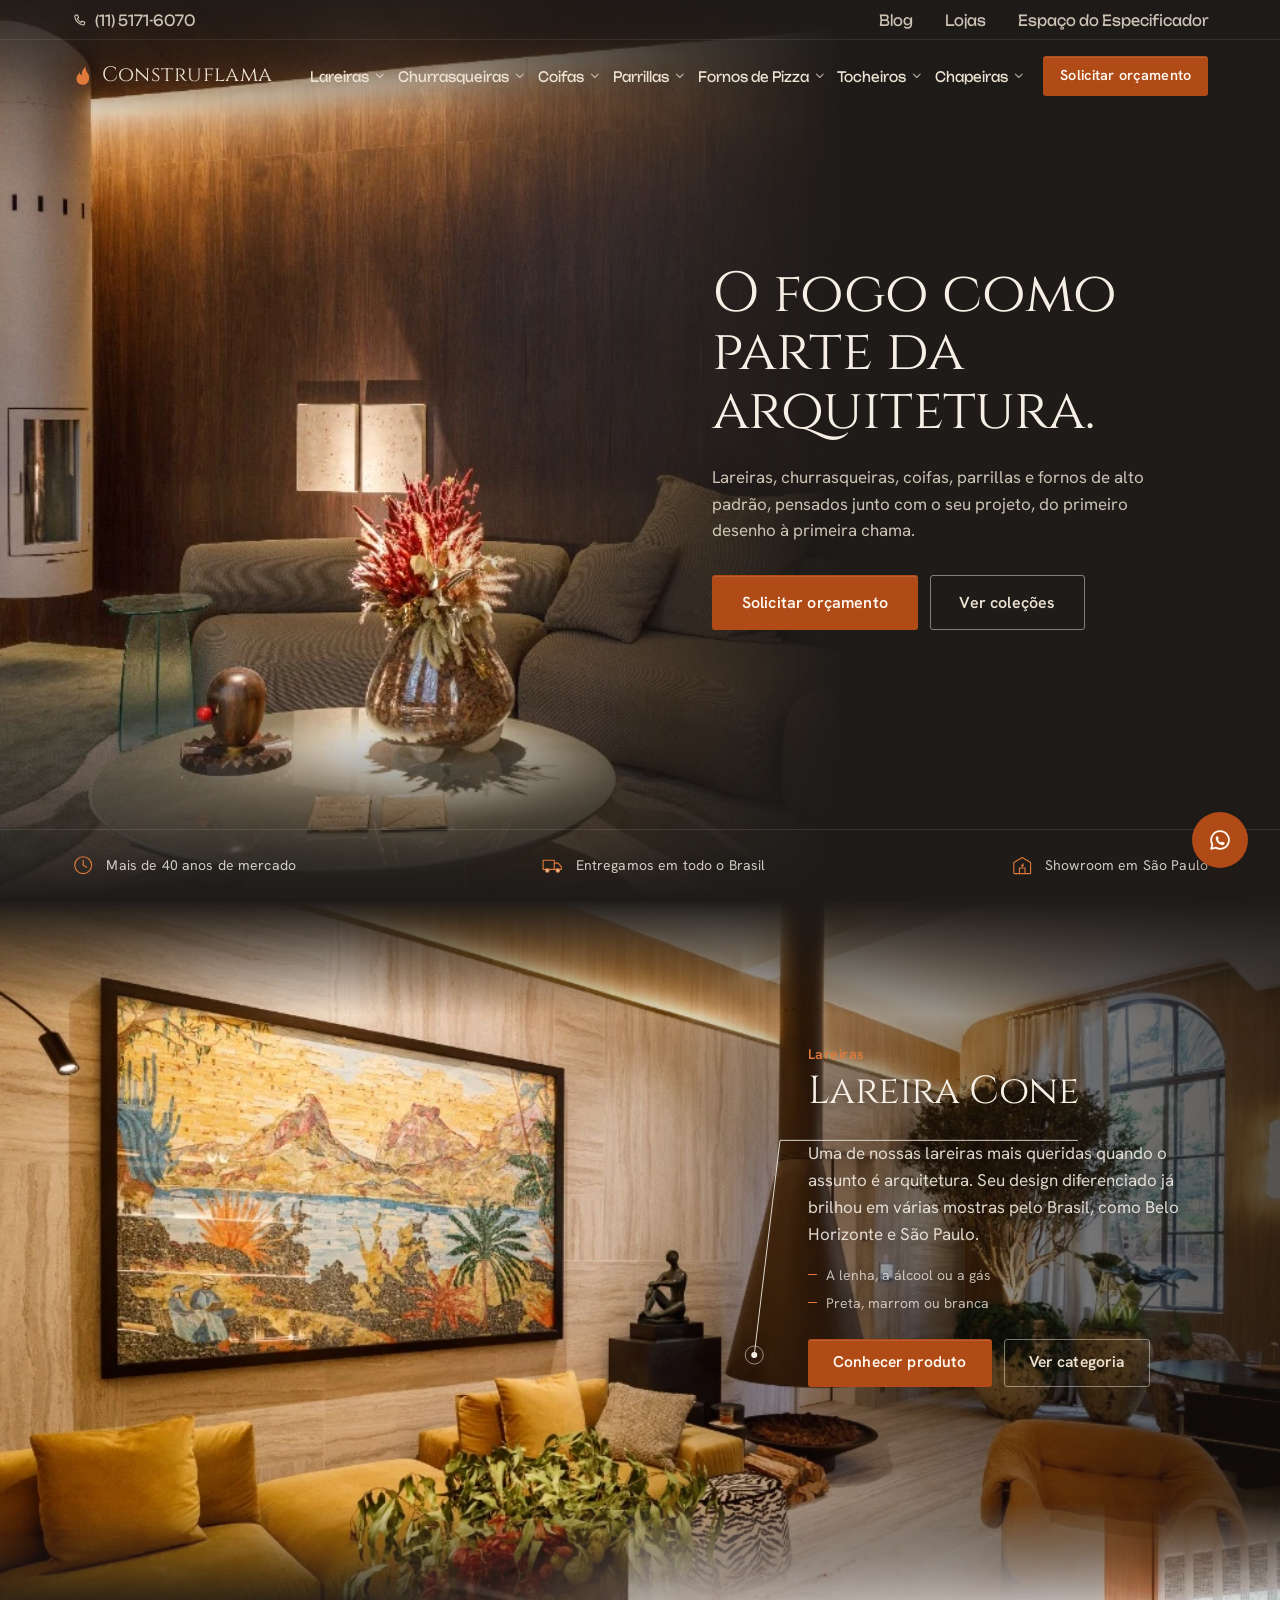
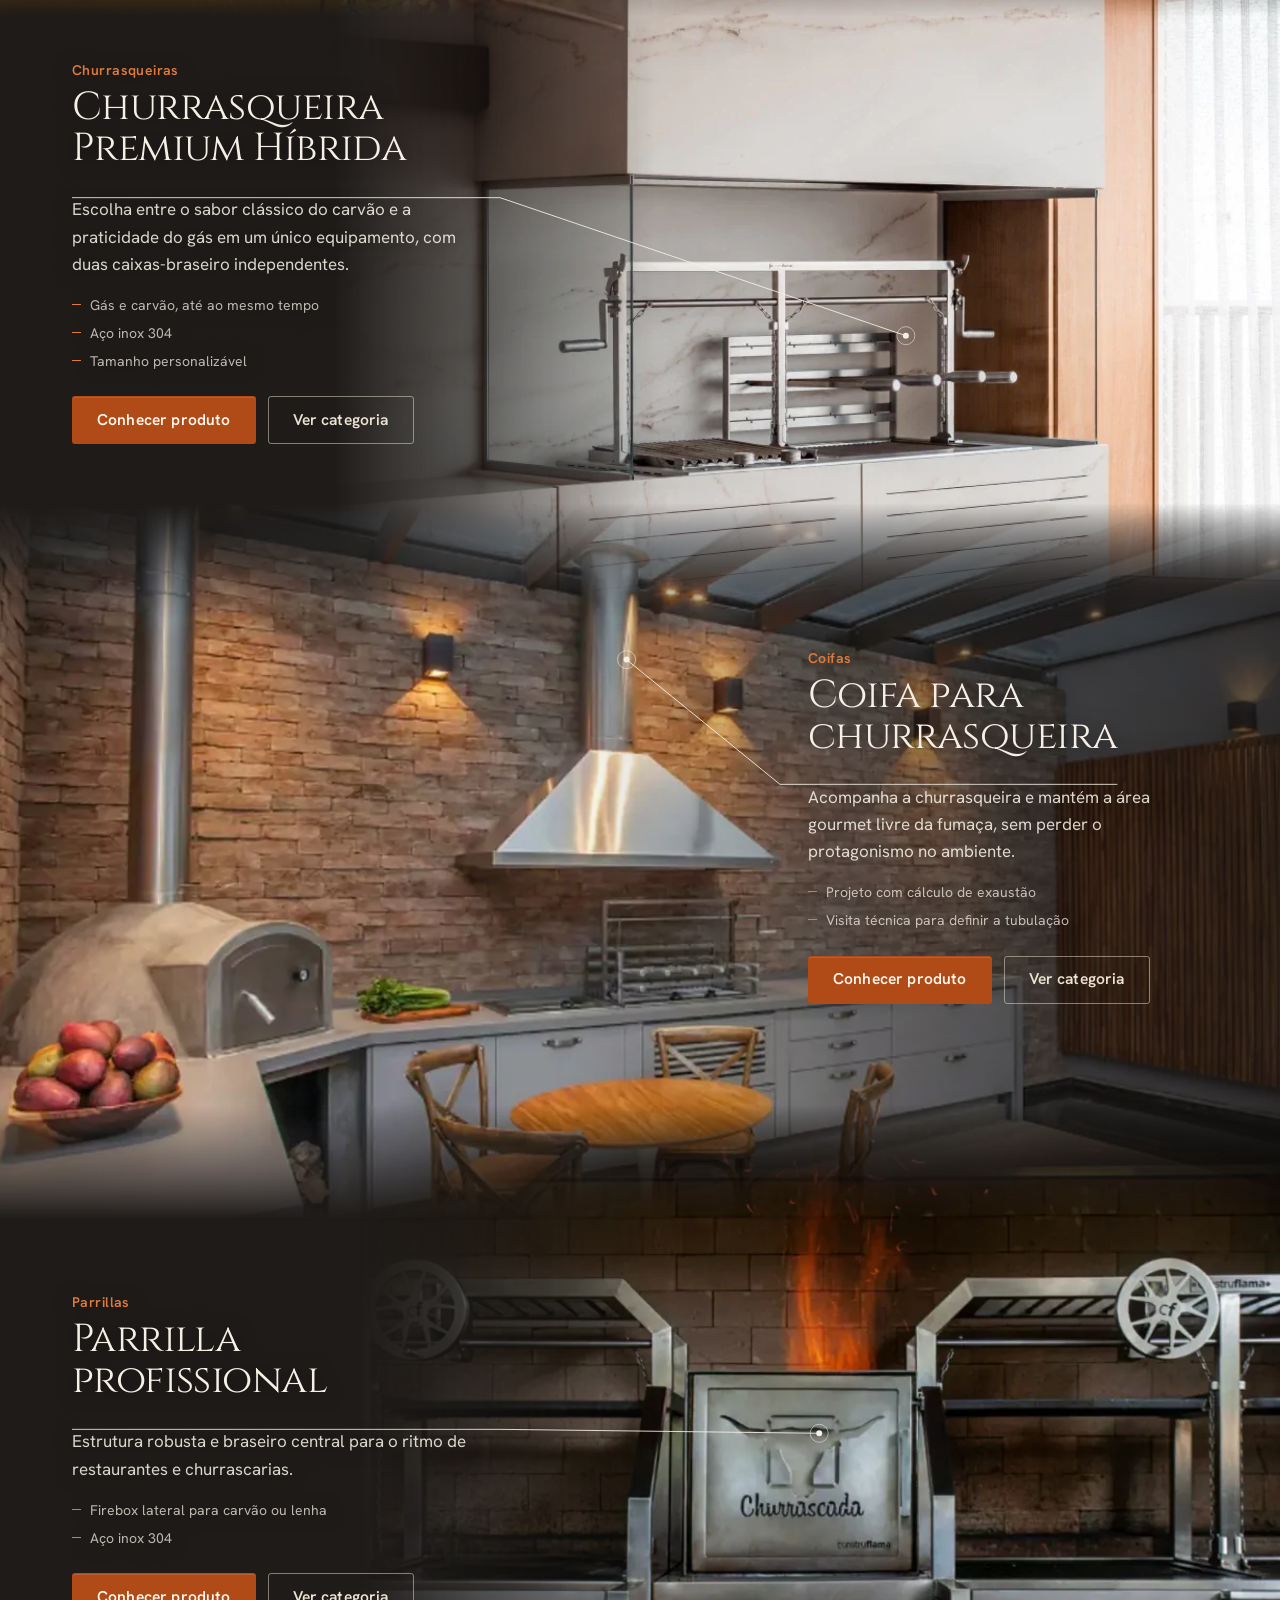
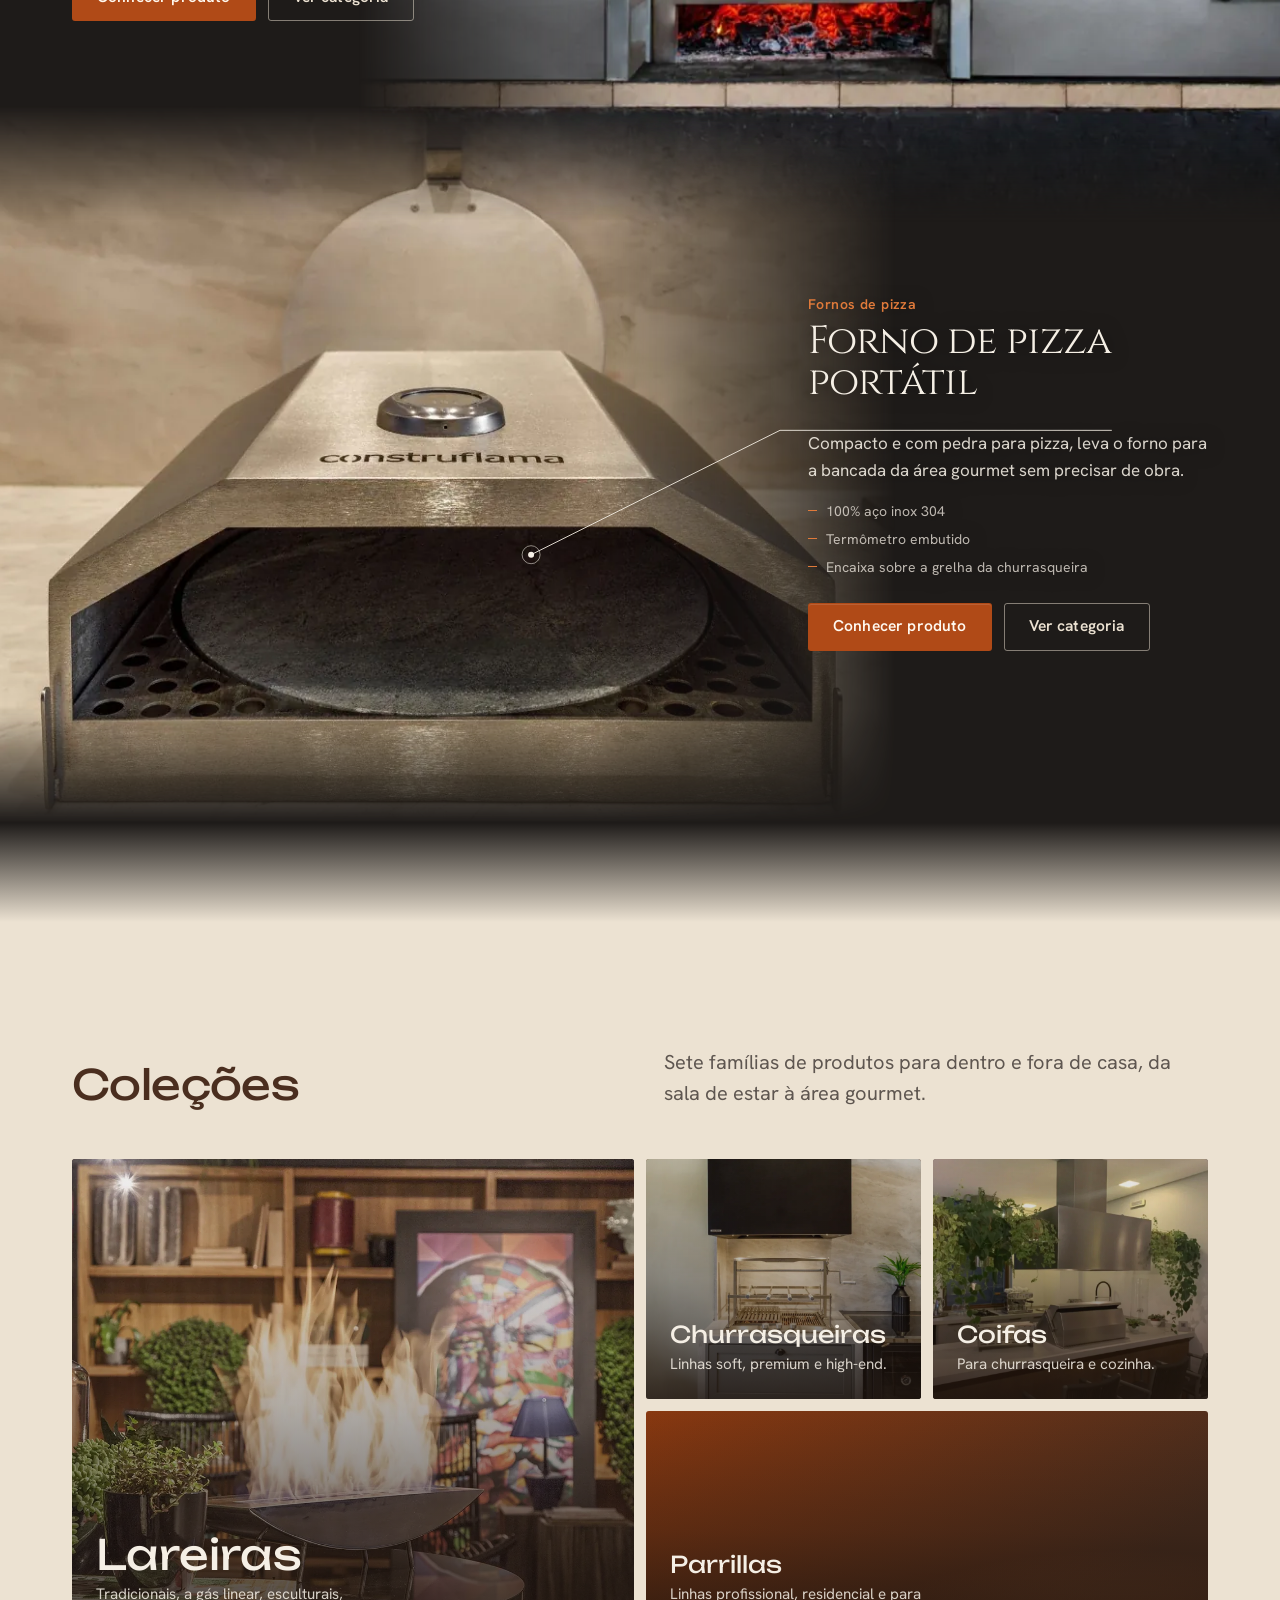
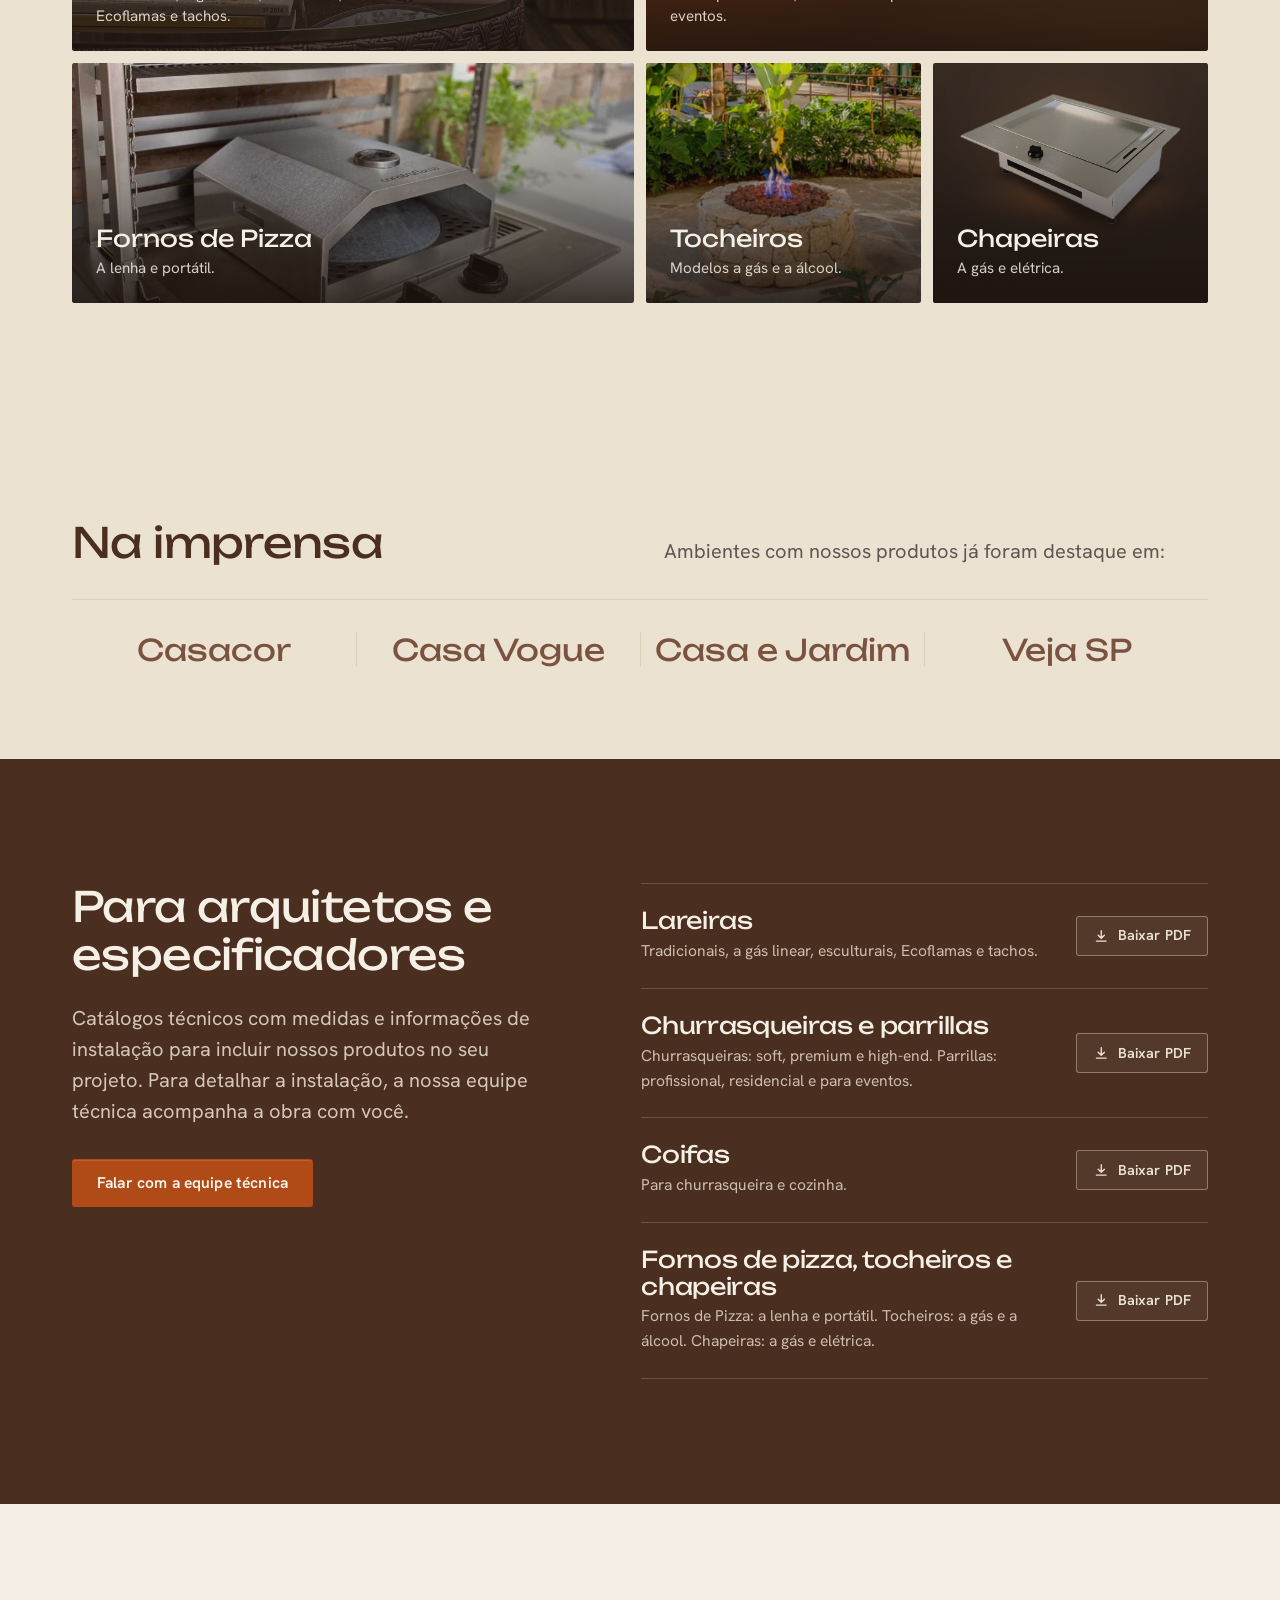
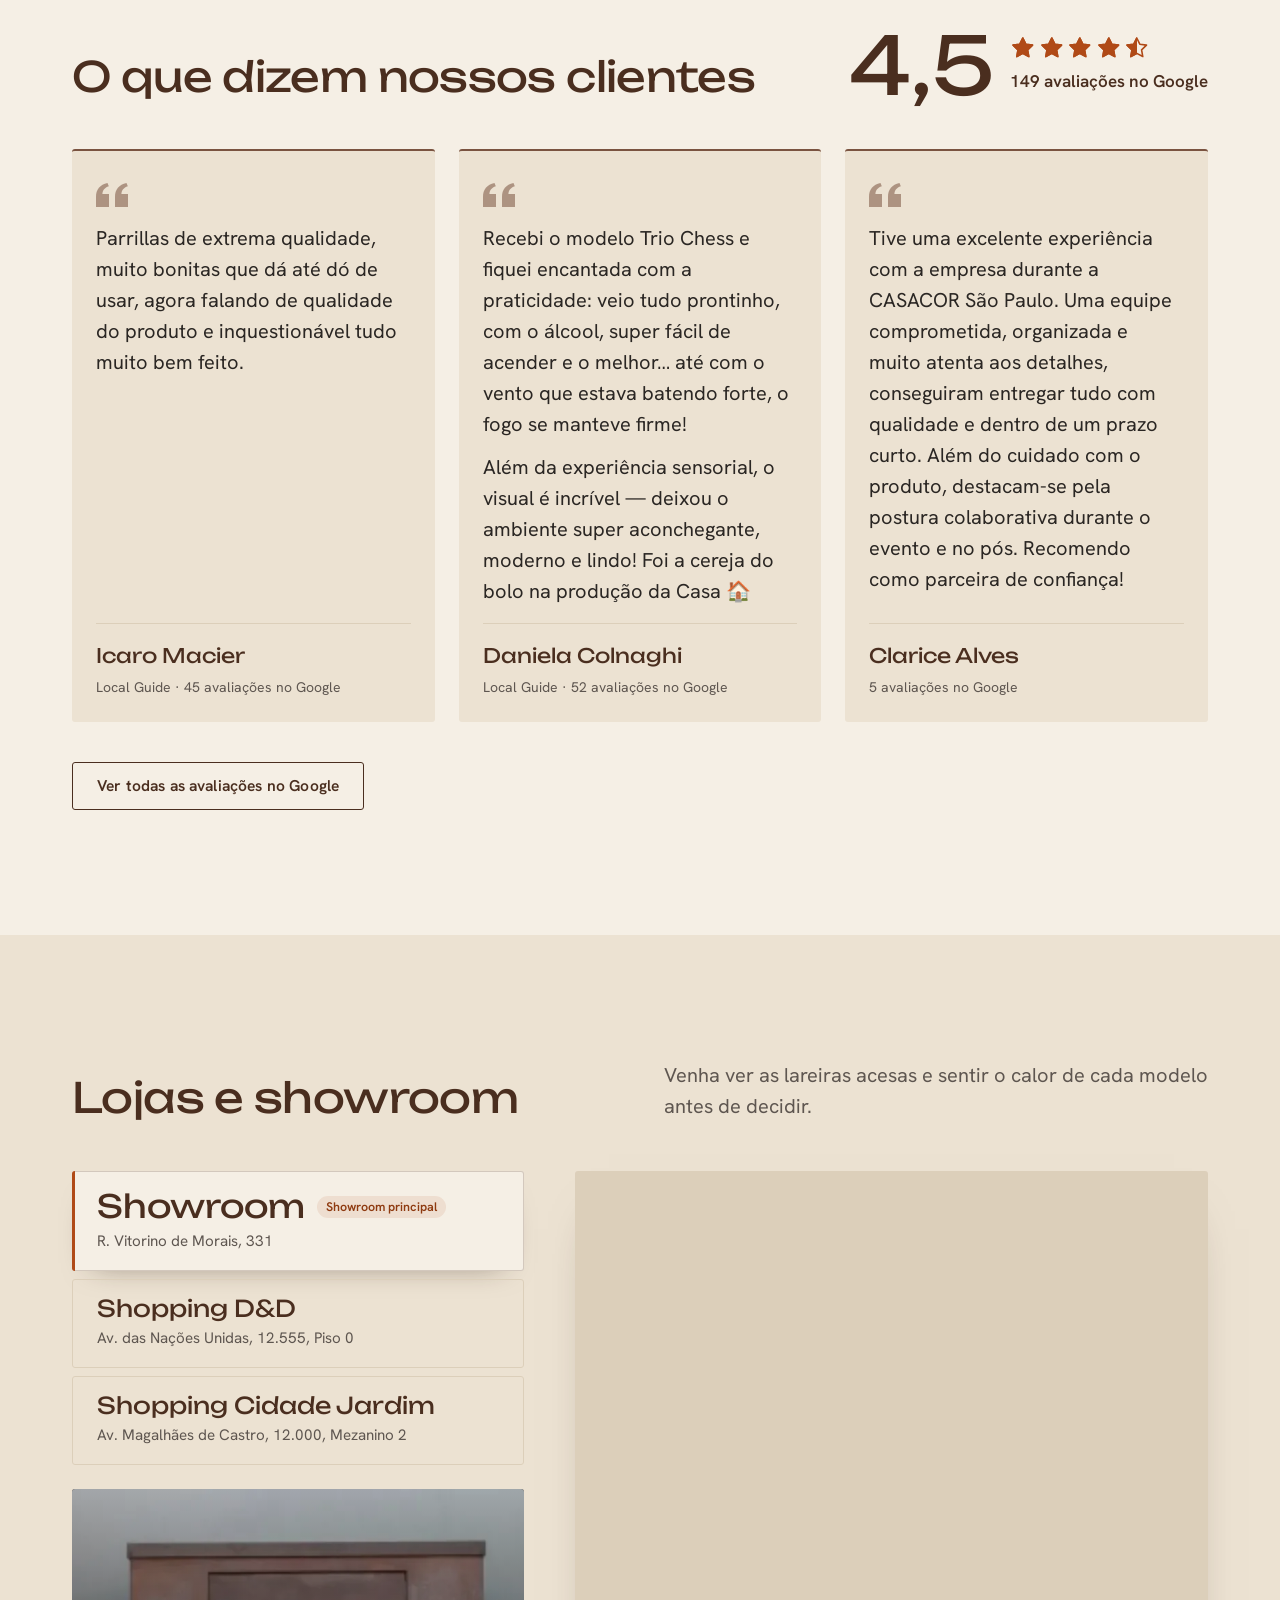
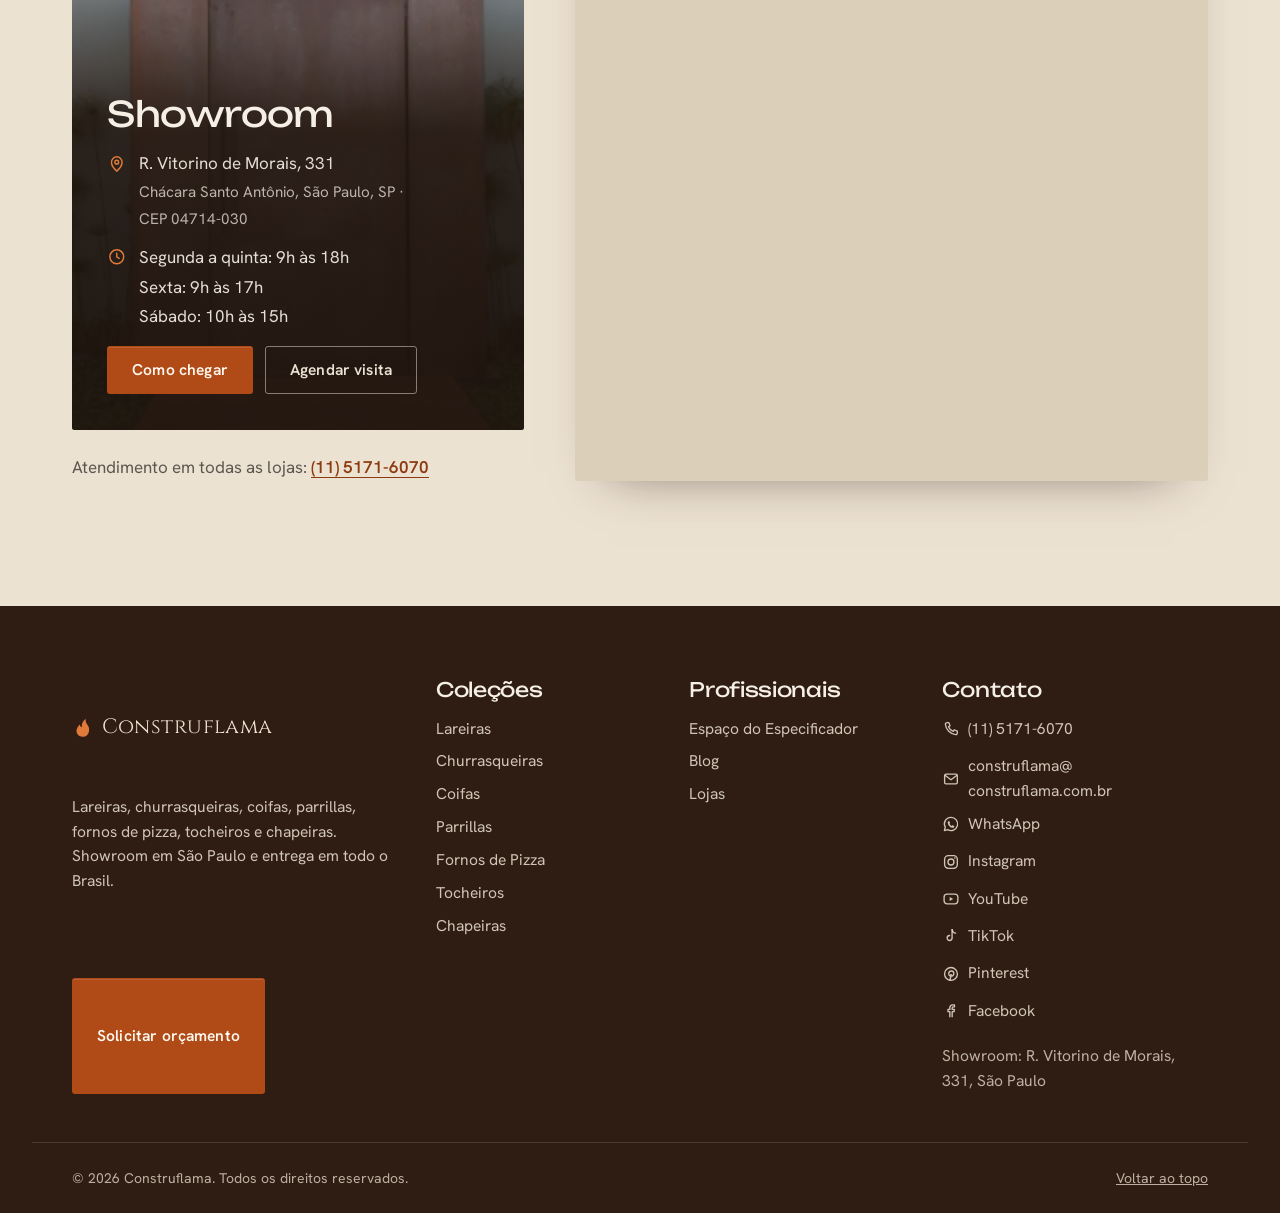
==== commit 7408f6db: "Home: nova hero com foto e vitrine editorial dos produtos - Hero: título, texto e botões à direita; " ====
--- a/index.html
+++ b/index.html
@@ -206,45 +206,27 @@
   <main id="conteudo">
 
     <!-- ============================================================
-         2. HERO: a parede da sala com uma lareira linear embutida.
-         A lareira é feita só com CSS (sem imagem).
+         2. HERO: texto à direita e, à esquerda, a foto de um projeto real
+         que se dissolve no fundo escuro.
          ============================================================ -->
     <section class="hero" id="inicio" aria-labelledby="hero-titulo">
-      <div class="container hero__content">
-        <h1 class="hero__title" id="hero-titulo">O fogo como parte da arquitetura.</h1>
-        <p class="hero__lead">Lareiras, churrasqueiras, coifas, parrillas e fornos de alto padrão, pensados junto com o seu projeto, do primeiro desenho à primeira chama.</p>
-        <div class="hero__actions">
-          <a class="btn btn--primary btn--lg" href="https://whts.co/Construflama_com" target="_blank" rel="noopener">Solicitar orçamento</a>
-          <a class="btn btn--ghost btn--lg" href="#colecoes">Ver coleções</a>
-        </div>
-      </div>
-
-      <div class="firebox" aria-hidden="true">
-        <div class="firebox__opening">
-          <div class="flames">
-            <span class="flame" style="--x:2%;  --h:55%; --d:1.7s; --t:-.2s"></span>
-            <span class="flame" style="--x:8%;  --h:72%; --d:1.3s; --t:-.9s"></span>
-            <span class="flame" style="--x:14%; --h:64%; --d:1.9s; --t:-.4s"></span>
-            <span class="flame" style="--x:20%; --h:82%; --d:1.5s; --t:-1.1s"></span>
-            <span class="flame" style="--x:26%; --h:60%; --d:1.8s; --t:-.6s"></span>
-            <span class="flame" style="--x:32%; --h:76%; --d:1.4s; --t:-.1s"></span>
-            <span class="flame" style="--x:38%; --h:88%; --d:1.6s; --t:-.8s"></span>
-            <span class="flame" style="--x:44%; --h:70%; --d:2s;   --t:-.3s"></span>
-            <span class="flame" style="--x:50%; --h:92%; --d:1.5s; --t:-1.3s"></span>
-            <span class="flame" style="--x:56%; --h:74%; --d:1.7s; --t:-.5s"></span>
-            <span class="flame" style="--x:62%; --h:86%; --d:1.3s; --t:-1s"></span>
-            <span class="flame" style="--x:68%; --h:66%; --d:1.9s; --t:-.7s"></span>
-            <span class="flame" style="--x:74%; --h:80%; --d:1.6s; --t:-.2s"></span>
-            <span class="flame" style="--x:80%; --h:62%; --d:1.4s; --t:-1.2s"></span>
-            <span class="flame" style="--x:86%; --h:74%; --d:1.8s; --t:-.4s"></span>
-            <span class="flame" style="--x:92%; --h:58%; --d:1.5s; --t:-.9s"></span>
+      <figure class="hero__foto">
+        <img src="img/blog/sala-clareira-pipe-fendi.webp" width="1024" height="682" fetchpriority="high"
+             alt="Lareira Pipe na cor Fendi presa à parede de madeira escura, ao lado de um sofá curvo, na Sala Clareira da Sala 2 Arquitetura.">
+      </figure>
+      <div class="container hero__grade">
+        <div class="hero__content">
+          <h1 class="hero__title" id="hero-titulo">O fogo como parte da arquitetura.</h1>
+          <p class="hero__lead">Lareiras, churrasqueiras, coifas, parrillas e fornos de alto padrão, pensados junto com o seu projeto, do primeiro desenho à primeira chama.</p>
+          <div class="hero__actions">
+            <a class="btn btn--primary btn--lg" href="https://whts.co/Construflama_com" target="_blank" rel="noopener">Solicitar orçamento</a>
+            <a class="btn btn--ghost btn--lg" href="#colecoes">Ver coleções</a>
           </div>
-          <div class="firebox__bed"></div>
         </div>
       </div>
 
       <!-- ============================================================
-           3. FAIXA DE CONFIANÇA: a "soleira" de pedra sob a lareira
+           3. FAIXA DE CONFIANÇA
            ============================================================ -->
       <div class="hearth">
         <ul class="container hearth__list">
@@ -265,52 +247,13 @@
     </section>
 
     <!-- ============================================================
-         4. PRODUTOS EM DESTAQUE: carrossel grande, logo depois do hero.
-         Slides, legendas, traços e contador são gerados por js/main.js a
-         partir de PRODUTOS (js/produtos.js), só os com destaque: true.
-         Geometria simétrica: as pontas das imagens anterior e seguinte têm
-         sempre a mesma largura dos dois lados, em qualquer tela.
-         ============================================================ -->
-    <section class="section featured" id="destaques" aria-labelledby="destaques-titulo">
-      <div class="destaque-largura">
-        <div class="featured__head" data-reveal="stagger">
-          <div>
-            <h2 class="section-title" id="destaques-titulo">Produtos em destaque</h2>
-            <p class="section-lead">Peças que arquitetos mais especificam com a gente.</p>
-          </div>
-          <div class="carousel-controls">
-            <button class="carousel-btn" type="button" data-destaque-anterior aria-controls="destaque-slides">
-              <svg class="icon" aria-hidden="true"><use href="#i-anterior"/></svg>
-              <span class="sr-only">Produto anterior</span>
-            </button>
-            <button class="carousel-btn" type="button" data-destaque-proximo aria-controls="destaque-slides">
-              <svg class="icon" aria-hidden="true"><use href="#i-proximo"/></svg>
-              <span class="sr-only">Próximo produto</span>
-            </button>
-          </div>
-        </div>
-      </div>
-
-      <!-- Troca sozinho a cada 15 s; pausa com mouse em cima, foco do teclado ou aba oculta -->
-      <div class="destaque" data-destaque data-reveal tabindex="0"
-           role="region" aria-roledescription="carrossel" aria-labelledby="destaques-titulo">
-        <div class="destaque__palco">
-          <div class="destaque__brilho" aria-hidden="true"></div>
-          <ul class="destaque__slides" id="destaque-slides" data-destaque-slides></ul>
-          <div class="destaque-largura destaque__grade">
-            <div class="destaque__quadro">
-              <!-- Reserva a área da imagem ativa (16:10) para o layout não pular -->
-              <div class="destaque__espaco" aria-hidden="true"></div>
-              <div class="destaque__progresso" aria-hidden="true"><span data-destaque-barra></span></div>
-              <div class="destaque__navegacao">
-                <div class="destaque__indicadores" data-destaque-indicadores role="group" aria-label="Escolher produto"></div>
-                <p class="destaque__contador" aria-hidden="true"><span data-destaque-numero>1</span><span class="destaque__total" data-destaque-total></span></p>
-              </div>
-            </div>
-            <div class="destaque__legendas" data-destaque-legendas></div>
-          </div>
-        </div>
-      </div>
+         4. VITRINE: cada produto numa grande foto, com o texto sobre ela
+         e uma linha fina que liga o nome ao produto.
+         Seções geradas por js/main.js a partir de VITRINE (js/vitrine.js).
+         ============================================================ -->
+    <section class="vitrine" aria-labelledby="vitrine-titulo">
+      <h2 class="sr-only" id="vitrine-titulo">Produtos Construflama</h2>
+      <div data-vitrine></div>
     </section>
 
     <!-- ============================================================
@@ -524,7 +467,7 @@
   <!-- Aviso discreto para links que ainda não existem no protótipo -->
   <div class="toast" role="status" aria-live="polite"></div>
 
-  <script src="js/produtos.js" defer></script>
+  <script src="js/vitrine.js" defer></script>
   <script src="js/lojas.js" defer></script>
   <script src="js/main.js" defer></script>
 </body>
--- a/css/styles.css
+++ b/css/styles.css
@@ -593,215 +593,172 @@
 }
 
 /* --------------------------------------------------------------------------
-   5. Hero: parede de reboco em carvão + lareira linear
+   5. Hero: a foto de um projeto real se dissolve no fundo escuro, à esquerda;
+   o texto fica à direita (no celular, a foto fica em cima)
    -------------------------------------------------------------------------- */
 .hero {
   position: relative;
   display: flex;
   flex-direction: column;
+  min-height: 100svh;
   color: var(--bege);
-  background-color: var(--cinza-escuro);
-  /* Textura de reboco (ruído SVG) + o brilho que a lareira lança na parede */
-  background-image:
-    radial-gradient(ellipse 70% 45% at 50% 100%, rgba(224, 122, 58, .2), transparent 70%),
-    url("data:image/svg+xml,%3Csvg xmlns='http://www.w3.org/2000/svg' width='220' height='220'%3E%3Cfilter id='n'%3E%3CfeTurbulence type='fractalNoise' baseFrequency='.85' numOctaves='3' stitchTiles='stitch'/%3E%3CfeColorMatrix values='0 0 0 0 1  0 0 0 0 .95  0 0 0 0 .9  0 0 0 .05 0'/%3E%3C/filter%3E%3Crect width='100%25' height='100%25' filter='url(%23n)'/%3E%3C/svg%3E"),
-    linear-gradient(to bottom, var(--cinza-escuro-profundo), var(--cinza-escuro) 60%);
+  background: var(--cinza-escuro-profundo);
   overflow: hidden;
-}
-
+  isolation: isolate;
+}
+.hero__foto {
+  position: absolute;
+  inset: 0 0 auto;
+  z-index: -1;
+  height: 62svh;
+  margin: 0;
+  -webkit-mask-image: linear-gradient(to bottom, rgba(0,0,0,.55) 0, #000 22%, #000 62%, transparent 100%);
+          mask-image: linear-gradient(to bottom, rgba(0,0,0,.55) 0, #000 22%, #000 62%, transparent 100%);
+}
+.hero__foto img { width: 100%; height: 100%; object-fit: cover; object-position: 18% 50%; }
+.hero__grade { position: relative; flex: 1; display: flex; flex-direction: column; justify-content: flex-end; }
 .hero__content {
   position: relative;
-  z-index: 1;
-  padding-top: calc(var(--header-h) + clamp(3rem, 2rem + 5vw, 6.5rem));
-  padding-bottom: clamp(2.5rem, 2rem + 2.5vw, 4rem);
-}
-
+  padding-top: calc(62svh - 4rem);
+  padding-bottom: clamp(2rem, 1.5rem + 2vw, 3.5rem);
+}
 .hero__title {
   max-width: 10.5em;
   font-family: var(--fonte-destaque);
   color: var(--bege-claro);
-  /* Sempre em duas linhas ("O fogo como parte / da arquitetura."): no celular
-     a letra acompanha a largura da tela; "O fogo como parte" mede ~10,25em. */
-  font-size: min(var(--fs-hero), calc((100vw - 2 * var(--gutter)) / 10.6));
-  line-height: 1.02;
+  /* "O fogo como parte" mede ~10,25em: no celular a letra acompanha a tela */
+  font-size: min(clamp(2.4rem, 1.2rem + 3.6vw, 4.6rem), calc((100vw - 2 * var(--gutter)) / 10.6));
+  line-height: 1.04;
   letter-spacing: -0.01em;
 }
-
 .hero__lead {
-  max-width: 34rem;
+  max-width: 30rem;
   margin-top: var(--sp-5);
-  color: rgba(236, 226, 210, .82);
+  color: rgba(236, 226, 210, .84);
   font-size: var(--fs-md);
   line-height: 1.55;
 }
-
-.hero__actions {
-  display: flex;
-  flex-direction: column;
-  gap: var(--sp-3);
-  margin-top: var(--sp-6);
-}
-
+.hero__actions { display: flex; flex-direction: column; gap: var(--sp-3); margin-top: var(--sp-6); }
 @media (min-width: 560px) {
   .hero__actions { flex-direction: row; flex-wrap: wrap; }
 }
-
-/* A lareira: moldura de aço, interior escuro, chamas e leito de brasas */
-.firebox {
-  position: relative;
-  z-index: 1;
-  width: min(100% - 2 * var(--gutter), var(--largura) - 2 * var(--gutter));
-  margin-inline: auto;
-}
-
-.firebox__opening {
-  position: relative;
-  height: clamp(88px, 6vw + 60px, 190px);
-  overflow: hidden;
-  border: 5px solid #3B3531;           /* moldura em aço escurecido */
-  border-bottom-width: 0;
-  background:
-    radial-gradient(ellipse 60% 120% at 50% 110%, rgba(176, 74, 23, .45), transparent 70%),
-    linear-gradient(to bottom, #0E0A08, #1A120E);
-  box-shadow:
-    inset 0 14px 30px rgba(0, 0, 0, .85),
-    0 0 80px -10px rgba(224, 122, 58, .35);
-}
-
-.flames {
-  position: absolute;
-  inset: 0;
-  transform-origin: 50% 100%;
-}
-
-/* Cada chama é uma "língua": base larga e quente, ponta estreita e translúcida */
-.flame {
-  position: absolute;
-  bottom: 8%;
-  left: var(--x);
-  width: 6.5%;
-  height: var(--h);
-  border-radius: 50% 50% 46% 46% / 100% 100% 12% 12%;
-  background: radial-gradient(ellipse 50% 100% at 50% 100%,
-              #FFF1CF 0%, #FFC777 16%, #F08A3A 38%, #C9561C 60%, rgba(176, 74, 23, 0) 82%);
-  filter: blur(3px);
-  mix-blend-mode: screen;
-  transform-origin: 50% 100%;
-  opacity: .95;
-}
-/* Núcleo mais claro e mais baixo, que dá profundidade à chama */
-.flame::after {
-  content: "";
-  position: absolute;
-  left: 30%;
-  bottom: 0;
-  width: 40%;
-  height: 45%;
-  border-radius: 50% 50% 40% 40% / 100% 100% 10% 10%;
-  background: radial-gradient(ellipse 50% 100% at 50% 100%, rgba(255, 246, 225, .9), rgba(255, 199, 119, 0) 80%);
-}
-
-/* Leito de vidro/brasas: uma linha incandescente irregular */
-.firebox__bed {
-  position: absolute;
-  inset: auto 0 0;
-  height: 10%;
-  background:
-    radial-gradient(ellipse 12% 80% at 14% 30%, rgba(255, 199, 119, .55), transparent),
-    radial-gradient(ellipse 10% 80% at 41% 40%, rgba(255, 199, 119, .45), transparent),
-    radial-gradient(ellipse 14% 80% at 68% 30%, rgba(255, 199, 119, .55), transparent),
-    radial-gradient(ellipse 9% 80% at 90% 40%, rgba(255, 199, 119, .4), transparent),
-    linear-gradient(to top, #2A1710, #7A3412 70%, #B04A17);
-  box-shadow: 0 -4px 16px rgba(244, 167, 87, .5);
-}
-
-/* Movimento das chamas e acendimento: só para quem não pediu menos movimento */
+@media (min-width: 1000px) {
+  .hero__foto {
+    inset: 0 auto 0 0;
+    width: 66%;
+    height: auto;
+    -webkit-mask-image: linear-gradient(to right, #000 52%, transparent 100%), linear-gradient(to bottom, rgba(0,0,0,.6) 0, #000 20%, #000 78%, transparent 100%);
+    -webkit-mask-composite: source-in;
+            mask-image: linear-gradient(to right, #000 52%, transparent 100%), linear-gradient(to bottom, rgba(0,0,0,.6) 0, #000 20%, #000 78%, transparent 100%);
+            mask-composite: intersect;
+  }
+  .hero__foto img { object-position: 30% 50%; }
+  .hero__grade { justify-content: center; }
+  .hero__content {
+    align-self: flex-end;
+    width: min(100%, 31rem);
+    padding-top: calc(var(--header-h) + 4rem);
+    padding-bottom: clamp(3rem, 2rem + 3vw, 5rem);
+  }
+  .hero__title { font-size: clamp(2.8rem, 1.2rem + 2.9vw, 4.4rem); }
+  .hero__lead { font-size: var(--fs-base); }
+}
 @media (prefers-reduced-motion: no-preference) {
-  .flame { animation: flicker var(--d) ease-in-out var(--t) infinite alternate; }
-  .flames { animation: ignite 1.8s var(--ease) .2s both; }
-  .hero::after {
-    content: "";
-    position: absolute;
-    inset: 0;
-    pointer-events: none;
-    background: radial-gradient(ellipse 55% 35% at 50% 100%, rgba(244, 167, 87, .12), transparent 70%);
-    animation: glow 3.2s ease-in-out infinite alternate;
-  }
-  .hero__title,
-  .hero__lead,
-  .hero__actions { animation: rise .9s var(--ease) both; }
-  .hero__lead { animation-delay: .12s; }
-  .hero__actions { animation-delay: .24s; }
-}
-
-@keyframes flicker {
-  0%   { transform: scale(1, .86) translateX(0); opacity: .85; }
-  45%  { transform: scale(.9, 1.06) translateX(6%); opacity: 1; }
-  100% { transform: scale(1.06, .94) translateX(-5%); opacity: .9; }
-}
-@keyframes ignite {
-  0%   { transform: scaleY(0); opacity: 0; }
-  40%  { opacity: 1; }
-  100% { transform: scaleY(1); opacity: 1; }
-}
-@keyframes glow {
-  from { opacity: .55; }
-  to   { opacity: 1; }
-}
+  .hero__foto img { animation: heroFoto 2.4s var(--ease-out) both; }
+  .hero__title, .hero__lead, .hero__actions { animation: rise .9s var(--ease) both; animation-delay: .2s; }
+  .hero__lead { animation-delay: .32s; }
+  .hero__actions { animation-delay: .44s; }
+}
+@keyframes heroFoto { from { opacity: 0; transform: scale(1.05); } to { opacity: 1; transform: none; } }
 @keyframes rise {
   from { opacity: 0; transform: translateY(14px); }
   to   { opacity: 1; transform: none; }
 }
 
 /* --------------------------------------------------------------------------
-   6. Faixa de confiança: a soleira de travertino sob a lareira
+   6. Faixa de confiança: uma linha discreta no pé da hero
    -------------------------------------------------------------------------- */
-.hearth {
-  position: relative;
-  z-index: 1;
-  color: var(--marrom);
-  /* Pedra de travertino com o reflexo do fogo logo abaixo da lareira */
-  background:
-    radial-gradient(ellipse 55% 120% at 50% 0%, rgba(224, 122, 58, .2), transparent 70%),
-    linear-gradient(to bottom, #E3D7C3, var(--bege-escuro) 60%);
-  box-shadow: 0 -1px 0 rgba(255, 255, 255, .3) inset, 0 1px 0 rgba(74, 46, 31, .12);
-}
-/* Filete de brasa na borda de cima, como a luz da lareira batendo na pedra */
-.hearth::before {
-  content: "";
-  position: absolute;
-  inset: 0 0 auto;
-  height: 2px;
-  background: linear-gradient(to right, transparent, rgba(224, 122, 58, .75) 30%, rgba(244, 167, 87, .9) 50%, rgba(224, 122, 58, .75) 70%, transparent);
-}
-
-.hearth__list {
-  display: grid;
-  gap: var(--sp-4);
-  padding-block: var(--sp-6);
-}
-
-/* Destaque com os mesmos mini ícones: frase maior, na fonte dos títulos */
+.hearth { position: relative; border-top: 1px solid rgba(236, 226, 210, .12); }
+.hearth__list { display: grid; gap: var(--sp-3); padding-block: var(--sp-5); }
 .hearth__item {
   display: flex;
   align-items: center;
   gap: var(--sp-3);
-  font-family: var(--fonte-titulo);
-  font-size: clamp(1rem, .9rem + .25vw, 1.12rem); /* Unbounded é larga */
-  line-height: 1.2;
-  color: var(--marrom);
-  text-wrap: balance;                /* se precisar quebrar (tablet), quebra equilibrado */
-}
-
-.hearth__icon { width: 2.1rem; height: 2.1rem; flex: none; color: var(--laranja-escuro); }
-
+  color: rgba(245, 239, 229, .82);
+  font-size: var(--fs-sm);
+  letter-spacing: .01em;
+}
+.hearth__icon { width: 1.4rem; height: 1.4rem; flex: none; color: var(--laranja-claro); }
 @media (min-width: 768px) {
-  .hearth__list { grid-template-columns: repeat(3, 1fr); gap: 0; padding-block: clamp(2rem, 1.5rem + 1.5vw, 2.75rem); }
-  .hearth__item { justify-content: center; padding-inline: var(--sp-4); }
-  .hearth__item + .hearth__item { border-left: 1px solid rgba(74, 46, 31, .18); }
-}
-@media (min-width: 1200px) {
-  .hearth__item { white-space: nowrap; }  /* computador: cada frase numa linha só */
+  .hearth__list { grid-template-columns: repeat(3, auto); justify-content: space-between; }
+}
+
+/* --------------------------------------------------------------------------
+   6b. Vitrine: cada produto numa grande foto, com o texto sobre a imagem e
+   uma linha fina de anotação ligando o nome ao produto. As fotos se
+   dissolvem no fundo escuro e se sobrepõem levemente.
+   -------------------------------------------------------------------------- */
+.vitrine { position: relative; padding-bottom: clamp(4rem, 3rem + 4vw, 7rem); background: var(--cinza-escuro-profundo); color: var(--bege); }
+/* Passagem do escuro para o bege da seção seguinte */
+.vitrine::after { content: ""; position: absolute; inset: auto 0 0; height: clamp(4rem, 3rem + 4vw, 7rem); background: linear-gradient(to bottom, var(--cinza-escuro-profundo), var(--bege)); }
+.vt { position: relative; }
+.vt + .vt { margin-top: -9vw; }
+.vt__foto {
+  position: relative;
+  height: min(92vw, 34rem);
+  margin: 0;
+  overflow: hidden;
+  -webkit-mask-image: linear-gradient(to bottom, transparent 0, #000 22%, #000 70%, transparent 100%);
+          mask-image: linear-gradient(to bottom, transparent 0, #000 22%, #000 70%, transparent 100%);
+}
+.vt__foto img { width: 100%; height: 100%; object-fit: cover; object-position: var(--foco-cel, 50% 50%); }
+.vt__linha { position: absolute; inset: 0; width: 100%; height: 100%; overflow: visible; pointer-events: none; z-index: 1; }
+.vt__linha path { fill: none; stroke: rgba(245, 239, 229, .88); stroke-width: 1; vector-effect: non-scaling-stroke; }
+.vt__ponto { fill: var(--bege-claro); }
+.vt__aro { fill: none; stroke: rgba(245, 239, 229, .55); stroke-width: 1; }
+.vt__conteudo { position: relative; z-index: 2; margin-top: -4.5rem; }
+.vt__texto { max-width: 34rem; text-shadow: 0 1px 18px rgba(10, 8, 6, .55); }
+.vt__cat { color: var(--laranja-claro); font-size: var(--fs-sm); font-weight: 600; letter-spacing: .03em; }
+.vt__nome { margin-top: .35rem; padding-bottom: .7rem; font-family: var(--fonte-destaque); font-weight: 400; font-size: clamp(1.9rem, 1rem + 1.8vw, 3rem); line-height: 1.05; color: var(--bege-claro); }
+.vt__desc { margin-top: var(--sp-4); color: rgba(245, 239, 229, .88); line-height: 1.6; }
+.vt__info { margin: var(--sp-4) 0 0; padding: 0; list-style: none; display: grid; gap: .35rem; color: rgba(245, 239, 229, .74); font-size: var(--fs-sm); }
+.vt__info li { position: relative; padding-left: 1.1rem; }
+.vt__info li::before { content: ""; position: absolute; left: 0; top: .72em; width: .55rem; height: 1px; background: var(--laranja-claro); }
+.vt__acoes { display: flex; flex-wrap: wrap; gap: var(--sp-3); margin-top: var(--sp-5); }
+.vt__acoes .btn { text-shadow: none; }
+@media (min-width: 900px) {
+  .vt { height: clamp(600px, 56vw, 920px); }
+  .vt__foto { position: absolute; top: 0; bottom: 0; height: auto; width: var(--larg, 100%);
+    -webkit-mask-image: var(--mh, linear-gradient(#000, #000)), linear-gradient(to bottom, transparent 0, #000 16%, #000 84%, transparent 100%);
+    -webkit-mask-composite: source-in;
+            mask-image: var(--mh, linear-gradient(#000, #000)), linear-gradient(to bottom, transparent 0, #000 16%, #000 84%, transparent 100%);
+            mask-composite: intersect; }
+  .vt__foto img { object-position: var(--foco, 50% 50%); }
+  .vt--direita .vt__foto { left: 0; --mh: linear-gradient(to left, transparent 0, #000 34%); }
+  .vt--esquerda .vt__foto { right: 0; --mh: linear-gradient(to right, transparent 0, #000 34%); }
+  .vt--cheia .vt__foto { --mh: linear-gradient(#000, #000); }
+  /* Na foto que ocupa a largura toda, uma sombra leve atrás do texto */
+  .vt--cheia.vt--direita .vt__foto::after { content: ""; position: absolute; inset: 0; background: linear-gradient(to left, rgba(20,16,13,.72), rgba(20,16,13,.35) 34%, transparent 56%); }
+  .vt--cheia.vt--esquerda .vt__foto::after { content: ""; position: absolute; inset: 0; background: linear-gradient(to right, rgba(20,16,13,.72), rgba(20,16,13,.35) 34%, transparent 56%); }
+  .vt__conteudo { position: absolute; inset: 0; margin: 0 auto; height: 100%; }
+  .vt__texto { position: absolute; top: var(--topo, 25%); width: clamp(22rem, 34%, 25rem); }
+  .vt--direita .vt__texto { right: var(--gutter); }
+  .vt--esquerda .vt__texto { left: var(--gutter); }
+}
+/* Entrada: a foto aproxima de leve, o texto sobe e a linha se desenha */
+@media (prefers-reduced-motion: no-preference) {
+  .js .vt__foto img { transform: scale(1.05); transition: transform 1.6s var(--ease-out); }
+  .js .vt.is-visible .vt__foto img { transform: none; }
+  .js .vt__texto > * { opacity: 0; transform: translateY(14px); transition: opacity .8s var(--ease-out), transform .8s var(--ease-out); }
+  .js .vt.is-visible .vt__texto > * { opacity: 1; transform: none; }
+  .js .vt.is-visible .vt__texto > :nth-child(2) { transition-delay: .08s; }
+  .js .vt.is-visible .vt__texto > :nth-child(3) { transition-delay: .16s; }
+  .js .vt.is-visible .vt__texto > :nth-child(4) { transition-delay: .24s; }
+  .js .vt.is-visible .vt__texto > :nth-child(5) { transition-delay: .32s; }
+  .js .vt__linha path { stroke-dasharray: 1; stroke-dashoffset: 1; transition: stroke-dashoffset 1.3s .45s var(--ease-out); }
+  .js .vt.is-visible .vt__linha path { stroke-dashoffset: 0; }
+  .js .vt__linha circle { opacity: 0; transition: opacity .5s 1.5s; }
+  .js .vt.is-visible .vt__linha circle { opacity: 1; }
 }
 
 /* --------------------------------------------------------------------------
@@ -995,18 +952,8 @@
 }
 
 /* --------------------------------------------------------------------------
-   9. Produtos em destaque: carrossel
+   9. Botões de carrossel (avaliações)
    -------------------------------------------------------------------------- */
-
-.featured__head {
-  display: flex;
-  align-items: flex-end;
-  justify-content: space-between;
-  gap: var(--sp-5);
-  margin-bottom: clamp(2rem, 1.5rem + 2vw, 3rem);
-}
-.featured__head .section-lead { margin-top: var(--sp-3); }
-
 .carousel-controls { display: flex; flex: none; gap: var(--sp-2); }
 
 .carousel-btn {
@@ -1026,318 +973,6 @@
 .carousel-btn:hover:not(:disabled) { background: var(--marrom); color: var(--bege-claro); }
 .carousel-btn:active:not(:disabled) { transform: scale(.94); }
 .carousel-btn:disabled { opacity: .35; cursor: default; }
-
-/* Carrossel de destaque
-   Geometria simétrica (medida no main.js e passada em --d-*):
-   [ponta][gap][imagem ativa][gap][legenda][gap][ponta]
-   As duas pontas têm a mesma largura e o conjunto fica centralizado.
-   Celular: imagem em cima, legenda embaixo, pontas menores nas laterais. */
-
-/* Largura de conteúdo da seção (título, imagem + legenda), igual nos dois lados.
-   Valores de reserva antes do JS medir: alinhados ao contêiner do site. */
-.featured {
-  --d-margem: max(var(--gutter), calc((100% - var(--largura)) / 2 + var(--gutter)));
-  --d-conteudo: calc(min(100%, var(--largura)) - 2 * var(--gutter));
-  --d-gap: 1.5rem;
-  --d-w: calc(var(--d-conteudo) * .6);
-  --d-ponta: calc(var(--d-margem) - var(--d-gap));
-  background: var(--bege-claro);
-}
-.destaque-largura {
-  width: var(--d-conteudo);
-  margin-left: var(--d-margem);
-}
-
-.destaque {
-  --respiro: 3.5rem;                 /* folga para o brilho não ser cortado */
-  position: relative;
-}
-.destaque:focus-visible { outline: 3px solid var(--foco); outline-offset: -3px; }
-
-.destaque__palco {
-  position: relative;
-  padding-block: var(--respiro);
-  margin-block: calc(var(--respiro) * -1);
-  overflow-x: clip;                  /* corta as imagens laterais sem criar rolagem */
-  touch-action: pan-y;               /* o dedo rola a página na vertical e arrasta na horizontal */
-  pointer-events: none;              /* a folga do brilho não cobre setas nem traços... */
-}
-
-.destaque__slides {
-  position: absolute;
-  top: var(--respiro);
-  left: 0;
-  right: 0;
-  height: 0;
-}
-
-.destaque__slide {
-  position: absolute;
-  top: 0;
-  left: 0;
-  width: var(--d-w);
-  aspect-ratio: 16 / 10;
-  pointer-events: auto;              /* ...só as imagens e a legenda recebem clique */
-  --escala: 1;
-  transform: translate3d(calc(var(--x, 0px) + var(--arrasto, 0px)), 0, 0) scale(var(--escala));
-  /* Só transform e opacity: o navegador anima na placa de vídeo, sem redesenhar */
-  /* Cor e posição mudam juntas, no mesmo tempo e na mesma curva:
-     o bloco vai ganhando (ou perdendo) cor aos poucos durante o deslize */
-  transition:
-    transform 1.1s cubic-bezier(.65, 0, .25, 1),
-    opacity 1.1s cubic-bezier(.65, 0, .25, 1);
-  will-change: transform;
-  user-select: none;
-}
-.destaque__slides.is-arrastando .destaque__slide { transition: none; }
-
-.destaque__slide[data-pos="atual"] { z-index: 2; }
-.destaque__slide[data-pos="anterior"],
-.destaque__slide[data-pos="proximo"] {
-  --escala: .88;
-  z-index: 1;
-  opacity: .45;                      /* pontas esmaecidas (sem filter, que pesa) */
-  cursor: pointer;
-}
-/* As pontas encolhem a partir do lado de dentro: a parte visível na borda se mantém */
-.destaque__slide[data-pos="anterior"] { transform-origin: 100% 50%; }
-.destaque__slide[data-pos="proximo"] { transform-origin: 0% 50%; }
-.destaque__slide[data-pos="oculto"] { --escala: .82; opacity: 0; pointer-events: none; }
-.destaque__slide[data-pos="anterior"]:hover,
-.destaque__slide[data-pos="proximo"]:hover { opacity: .65; transition-duration: 1.1s, .3s; }
-
-/* Brilho laranja atrás da imagem ativa: camada fixa no lugar do slide ativo
-   (as imagens passam por cima dele; não se move, então não pesa na troca) */
-.destaque__brilho {
-  position: absolute;
-  top: var(--respiro);
-  left: var(--d-margem);
-  width: var(--d-w);
-  aspect-ratio: 16 / 10;
-  pointer-events: none;
-  will-change: transform;            /* camada própria: não é redesenhado quando as imagens passam */
-  transition: opacity .8s var(--ease-out);
-}
-/* Durante a troca o brilho apaga (não fica uma mancha solta no espaço vazio) e reacende ao chegar */
-.destaque.is-trocando .destaque__brilho { opacity: 0; transition-duration: .2s; }
-.destaque__brilho::before {
-  content: "";
-  position: absolute;
-  inset: -16% -10%;
-  background: radial-gradient(closest-side, rgba(224, 122, 58, .42), rgba(176, 74, 23, .12) 60%, transparent);
-}
-
-.destaque__midia {
-  position: absolute;
-  inset: 0;
-  overflow: hidden;
-  border-radius: var(--raio);
-  background: var(--fundo);
-  box-shadow: 0 34px 70px -38px rgba(47, 29, 20, .75);
-}
-
-
-/* Camada da imagem: zoom lento (Ken Burns) enquanto o slide está ativo.
-   Feito com transição para voltar suave quando o slide sai. */
-.destaque__imagem {
-  position: absolute;
-  inset: 0;
-  display: grid;
-  place-items: center;
-  transform: scale(1);
-  transition: transform 1.2s var(--ease-out);
-}
-.destaque__slide[data-pos="atual"] .destaque__imagem {
-  transform: scale(1.08) translate3d(-1.2%, -.8%, 0);
-  transition: transform 15s linear;
-}
-/* A imagem que sai fica com o zoom onde estava enquanto desliza para a ponta... */
-.destaque__slide[data-pos="anterior"] .destaque__imagem {
-  transform: scale(1.08) translate3d(-1.2%, -.8%, 0);
-  transition: none;
-}
-/* ...e só volta ao tamanho normal quando já está invisível */
-.destaque__slide[data-pos="oculto"] .destaque__imagem { transition: none; }
-.destaque__imagem img { width: 100%; height: 100%; object-fit: cover; }
-.destaque__ilustracao { width: 34%; height: auto; aspect-ratio: 1; color: rgba(245, 239, 229, .55); }
-.destaque__midia .tag-exemplo { top: var(--sp-4); right: var(--sp-4); z-index: 3; transition: opacity .6s var(--ease-out); }
-.destaque__slide:not([data-pos="atual"]) .tag-exemplo { opacity: 0; }
-
-/* Imagens provisórias (TODO: trocar pelo campo "imagem" de cada produto) */
-.destaque__midia--a { --fundo: radial-gradient(ellipse 70% 55% at 45% 100%, rgba(224, 122, 58, .6), transparent 70%), linear-gradient(160deg, #3A2B23, #2A2623 55%, #1E1B19); }
-.destaque__midia--b { --fundo: radial-gradient(ellipse 60% 60% at 70% 90%, rgba(176, 74, 23, .5), transparent 70%), linear-gradient(150deg, #7A5340, #4A2E1F 70%); }
-.destaque__midia--c { --fundo: radial-gradient(ellipse 70% 50% at 50% 100%, rgba(224, 122, 58, .45), transparent 70%), linear-gradient(160deg, #6B3E28, #33201A); }
-.destaque__midia--d { --fundo: radial-gradient(ellipse 60% 50% at 50% 95%, rgba(224, 122, 58, .3), transparent 70%), linear-gradient(160deg, #6E6660, #3B3531 60%, #2A2623); }
-.destaque__midia--e { --fundo: radial-gradient(ellipse 55% 55% at 50% 80%, rgba(244, 167, 87, .5), transparent 70%), linear-gradient(150deg, #9A6448, #6B3E28 55%, #4A2E1F); }
-.destaque__midia--f { --fundo: radial-gradient(ellipse 70% 55% at 80% 100%, rgba(224, 122, 58, .45), transparent 70%), linear-gradient(140deg, #8E3A10, #4A2E1F 80%); }
-.destaque__midia--g { --fundo: radial-gradient(circle at 60% 35%, rgba(244, 167, 87, .45), transparent 45%), linear-gradient(170deg, #2F1D14, #1E1B19); }
-
-/* Grade por cima do trilho: [imagem + barra + navegação][legenda] */
-.destaque__grade {
-  position: relative;
-  z-index: 3;
-  display: grid;
-  grid-template-columns: var(--d-w) 1fr;
-  column-gap: var(--d-gap);
-}
-.destaque__quadro { pointer-events: none; }               /* cliques passam para a imagem... */
-.destaque__navegacao,
-.destaque__legendas { pointer-events: auto; }             /* ...menos na navegação e na legenda */
-
-.destaque__espaco { aspect-ratio: 16 / 10; }
-
-/* Barra de progresso de 15 s, logo abaixo da imagem */
-.destaque__progresso {
-  height: 3px;
-  margin-top: var(--sp-4);
-  border-radius: 3px;
-  background: rgba(74, 46, 31, .14);
-  overflow: hidden;
-}
-.destaque__progresso span {
-  display: block;
-  height: 100%;
-  background: var(--laranja);
-  transform: scaleX(0);
-  transform-origin: 0 50%;
-}
-.destaque.sem-automatico .destaque__progresso { visibility: hidden; }
-.destaque__progresso span { transition: opacity .3s; }
-.destaque.is-pausado .destaque__progresso span { opacity: .45; }  /* pausado: a barra esmaece */
-
-/* Traços + contador, alinhados à imagem */
-.destaque__navegacao {
-  display: flex;
-  align-items: center;
-  justify-content: space-between;
-  gap: var(--sp-4);
-  margin-top: var(--sp-3);
-}
-.destaque__indicadores { display: flex; flex-wrap: wrap; gap: var(--sp-2); }
-.destaque__traco {
-  display: inline-grid;
-  align-items: center;
-  height: 1.75rem;                   /* área de toque confortável */
-  padding: 0;
-  border: 0;
-  background: none;
-  cursor: pointer;
-  border-radius: var(--raio);
-}
-.destaque__traco span {
-  display: block;
-  width: 1.5rem;
-  height: 3px;
-  border-radius: 3px;
-  background: var(--bege-escuro);
-  transition: width .5s var(--ease-out), background-color .3s;
-}
-.destaque__traco:hover span { background: var(--marrom-claro); }
-.destaque__traco:active span { background: var(--marrom); }
-.destaque__traco[aria-current="true"] span { width: 2.75rem; background: var(--marrom); }
-
-.destaque__contador {
-  font-family: var(--fonte-titulo);
-  font-size: var(--fs-md);
-  color: var(--marrom);
-  font-variant-numeric: tabular-nums;
-}
-.destaque__total { color: var(--cinza); }
-.destaque__total::before { content: " / "; }
-
-/* Legenda sem painel: na troca, a antiga some rápido, a imagem nova desliza
-   livre pela área e a legenda nova entra quando a imagem chega */
-.destaque__legendas {
-  display: grid;
-  align-items: center;
-  align-self: start;
-  min-width: 0;
-  /* No mínimo a altura da imagem ativa; se a legenda mais longa precisar de
-     mais, a coluna cresce (todas dividem a mesma célula, então não pula) */
-  min-height: calc(var(--d-w) * 10 / 16);
-  padding-left: clamp(1rem, 3vw, 3.5rem);
-}
-
-/* Todas as legendas ocupam a mesma célula; só a ativa aparece */
-.destaque__legenda {
-  grid-area: 1 / 1;
-  display: grid;
-  justify-items: start;
-  gap: var(--sp-3);
-  visibility: hidden;
-  opacity: 0;
-  transition: opacity .25s ease-out, visibility 0s .25s;
-}
-.destaque__legenda.is-ativa {
-  visibility: visible;
-  opacity: 1;
-  transition: opacity .2s, visibility 0s;
-}
-/* Cascata de entrada, vindo do lado de onde o slide chega */
-.destaque { --entrada: 36px; }
-.destaque[data-direcao="anterior"] { --entrada: -36px; }
-@media (prefers-reduced-motion: no-preference) {
-  .destaque__legenda.is-ativa > * {
-    animation: legendaEntra .9s var(--ease-out) both;
-    animation-delay: calc(.7s + var(--i, 0) * 90ms);   /* depois que a imagem chega */
-  }
-}
-@keyframes legendaEntra {
-  from { opacity: 0; transform: translate3d(var(--entrada), 0, 0); }
-  to   { opacity: 1; transform: none; }
-}
-
-.destaque__cat {
-  display: inline-flex;
-  align-items: center;
-  gap: var(--sp-2);
-  color: var(--laranja-escuro);
-  font-size: var(--fs-sm);
-  font-weight: 600;
-}
-.destaque__cat::before {                /* filete de brasa antes da categoria */
-  content: "";
-  width: 1.75rem;
-  height: 2px;
-  background: var(--laranja);
-}
-.destaque__nome {
-  font-size: clamp(1.75rem, 1.1rem + 1.7vw, 2.6rem);   /* Unbounded é larga */
-  line-height: 1.08;
-  overflow-wrap: break-word;
-  color: var(--marrom);
-  text-wrap: balance;
-}
-.destaque__desc { max-width: 38ch; color: var(--cinza-escuro); font-size: var(--fs-md); line-height: 1.55; }
-@media (min-width: 1100px) {
-  .destaque__desc { font-size: var(--fs-base); }   /* legendas longas cabem ao lado da imagem */
-}
-.destaque__acoes {
-  display: flex;
-  flex-wrap: wrap;
-  align-items: center;
-  gap: var(--sp-3) var(--sp-5);
-  margin-top: var(--sp-3);
-}
-
-/* Celular e tablet (até 1099px): imagem em cima, legenda embaixo, porque
-   legendas longas não cabem ao lado da imagem em telas médias */
-@media (max-width: 1099px) {
-  .destaque { --respiro: 2rem; }
-  .destaque__grade { grid-template-columns: 1fr; }
-  .destaque__legendas {
-    min-height: 0;
-    align-items: start;          /* legenda colada na imagem; a sobra fica embaixo */
-    margin-top: var(--sp-5);
-    padding-left: 0;
-  }
-  .destaque__slide[data-pos="anterior"],
-  .destaque__slide[data-pos="proximo"] { --escala: .84; }
-}
-/* Celular estreito: setas abaixo do texto de apoio, para o texto não espremer */
-@media (max-width: 559px) {
-  .featured__head { flex-direction: column; align-items: flex-start; }
-}
 
 /* --------------------------------------------------------------------------
    10. Na imprensa
@@ -2143,7 +1778,7 @@
 .post-indice__lista a[aria-current] { color: var(--laranja-escuro); border-left-color: var(--laranja); }
 
 /* Texto com boa leitura: coluna estreita (~70 caracteres por linha) */
-.post-texto { min-width: 0; font-size: 1.1875rem; line-height: 1.75; }
+.post-texto { min-width: 0; font-size: 1.1875rem; line-height: 1.75; overflow-wrap: break-word; } /* e-mails longos quebram em vez de vazar a 320 px */
 .post-texto > * + * { margin-top: var(--sp-5); }
 .post-texto__lead { color: var(--marrom); font-size: var(--fs-md); line-height: 1.6; }
 .post-texto__sub { margin-top: var(--sp-7); font-size: var(--fs-lg); scroll-margin-top: calc(var(--header-h) + 1.5rem); }
@@ -2406,6 +2041,22 @@
 .prod-miniatura:hover, .prod-miniatura[aria-pressed="true"] { opacity: 1; }
 .prod-miniatura[aria-pressed="true"] { border-color: var(--laranja-claro); }
 .prod-miniatura--mais { position: relative; opacity: 1; }
+.prod-galeria__video { width: 100%; height: 100%; background: #000; }
+.prod-galeria__video iframe { display: block; width: 100%; height: 100%; border: 0; }
+.prod-galeria__video-link { position: relative; display: grid; place-items: center; width: 100%; height: 100%; color: #fff; text-decoration: none; }
+.prod-galeria__video-link img { position: absolute; inset: 0; width: 100%; height: 100%; object-fit: cover; opacity: .6; }
+.prod-galeria__video-rotulo { position: relative; display: inline-flex; align-items: center; gap: .5em; padding: .8em 1.4em; border-radius: 999px; background: var(--laranja); font-weight: 600; }
+.prod-galeria__video-link:hover .prod-galeria__video-rotulo, .prod-galeria__video-link:focus-visible .prod-galeria__video-rotulo { filter: brightness(1.1); }
+.prod-galeria__video-link:focus-visible { outline: 3px solid var(--laranja); outline-offset: -3px; }
+.prod-galeria__zoom[hidden] { display: none; }
+.prod-miniatura--video {
+  display: grid;
+  place-items: center;
+  background: linear-gradient(160deg, var(--cinza-escuro), var(--cinza-escuro-profundo));
+  opacity: .85;
+}
+.prod-miniatura__play { display: grid; justify-items: center; gap: .15rem; color: var(--bege-claro); font-size: .75rem; font-weight: 600; }
+.prod-miniatura__play .icon { width: 1.6rem; height: 1.6rem; color: var(--laranja-claro); }
 .prod-miniatura__mais {
   position: absolute;
   inset: 0;
@@ -2469,6 +2120,9 @@
 .prod-medidas__tabela thead th { color: var(--marrom); font-family: var(--fonte-titulo); font-weight: 400; }
 .prod-medidas__tabela td { color: var(--texto); font-variant-numeric: tabular-nums; white-space: nowrap; }
 .prod-medidas__nota { padding: var(--sp-4) var(--sp-5) var(--sp-5); color: var(--cinza); font-size: var(--fs-sm); }
+.prod-medidas__lista { margin: 0 var(--sp-5); padding-left: 1.2em; list-style: disc; color: var(--texto); }
+.prod-medidas__lista li { padding: var(--sp-3) 0 var(--sp-3) .25em; border-bottom: 1px solid var(--bege-escuro); }
+.prod-medidas__lista li::marker { color: var(--laranja); }
 .prod-medidas__dica { display: none; margin: 0 var(--sp-5) var(--sp-2); color: var(--laranja-escuro); font-size: var(--fs-sm); }
 @media (max-width: 639px) {
   .prod-medidas__tabela th[scope="row"] { min-width: 9.5rem; max-width: 9.5rem; }
@@ -2511,8 +2165,10 @@
 .prod-citacao figcaption { margin-top: var(--sp-2); color: rgba(236, 226, 210, .75); font-size: var(--fs-sm); }
 .prod-outros { padding-bottom: 0; }
 .prod-outros__lista { display: grid; grid-template-columns: repeat(2, minmax(0, 1fr)); gap: var(--sp-4); margin: 0; padding: 0; list-style: none; }
-@media (min-width: 768px) { .prod-outros__lista { grid-template-columns: repeat(3, minmax(0, 1fr)); } }
-@media (min-width: 1024px) { .prod-outros__lista { grid-template-columns: repeat(6, minmax(0, 1fr)); } }
+@media (min-width: 768px) { .prod-outros__lista { grid-template-columns: repeat(var(--outros-m, 3), minmax(0, 1fr)); } }
+/* Até 3 (tablet) ou 6 (desktop) por linha; com menos modelos, eles dividem a
+   largura toda (--outros-m e --outros, postos pelo JS) */
+@media (min-width: 1024px) { .prod-outros__lista { grid-template-columns: repeat(var(--outros, 6), minmax(0, 1fr)); } }
 .prod-outro__link { display: grid; gap: var(--sp-2); color: var(--marrom); text-decoration: none; border-radius: var(--raio); }
 .prod-outro__palco { display: block; border-radius: var(--raio); transition: transform .35s var(--ease-out), box-shadow .35s; }
 .prod-outro__nome { font-family: var(--fonte-destaque); font-size: var(--fs-md); }
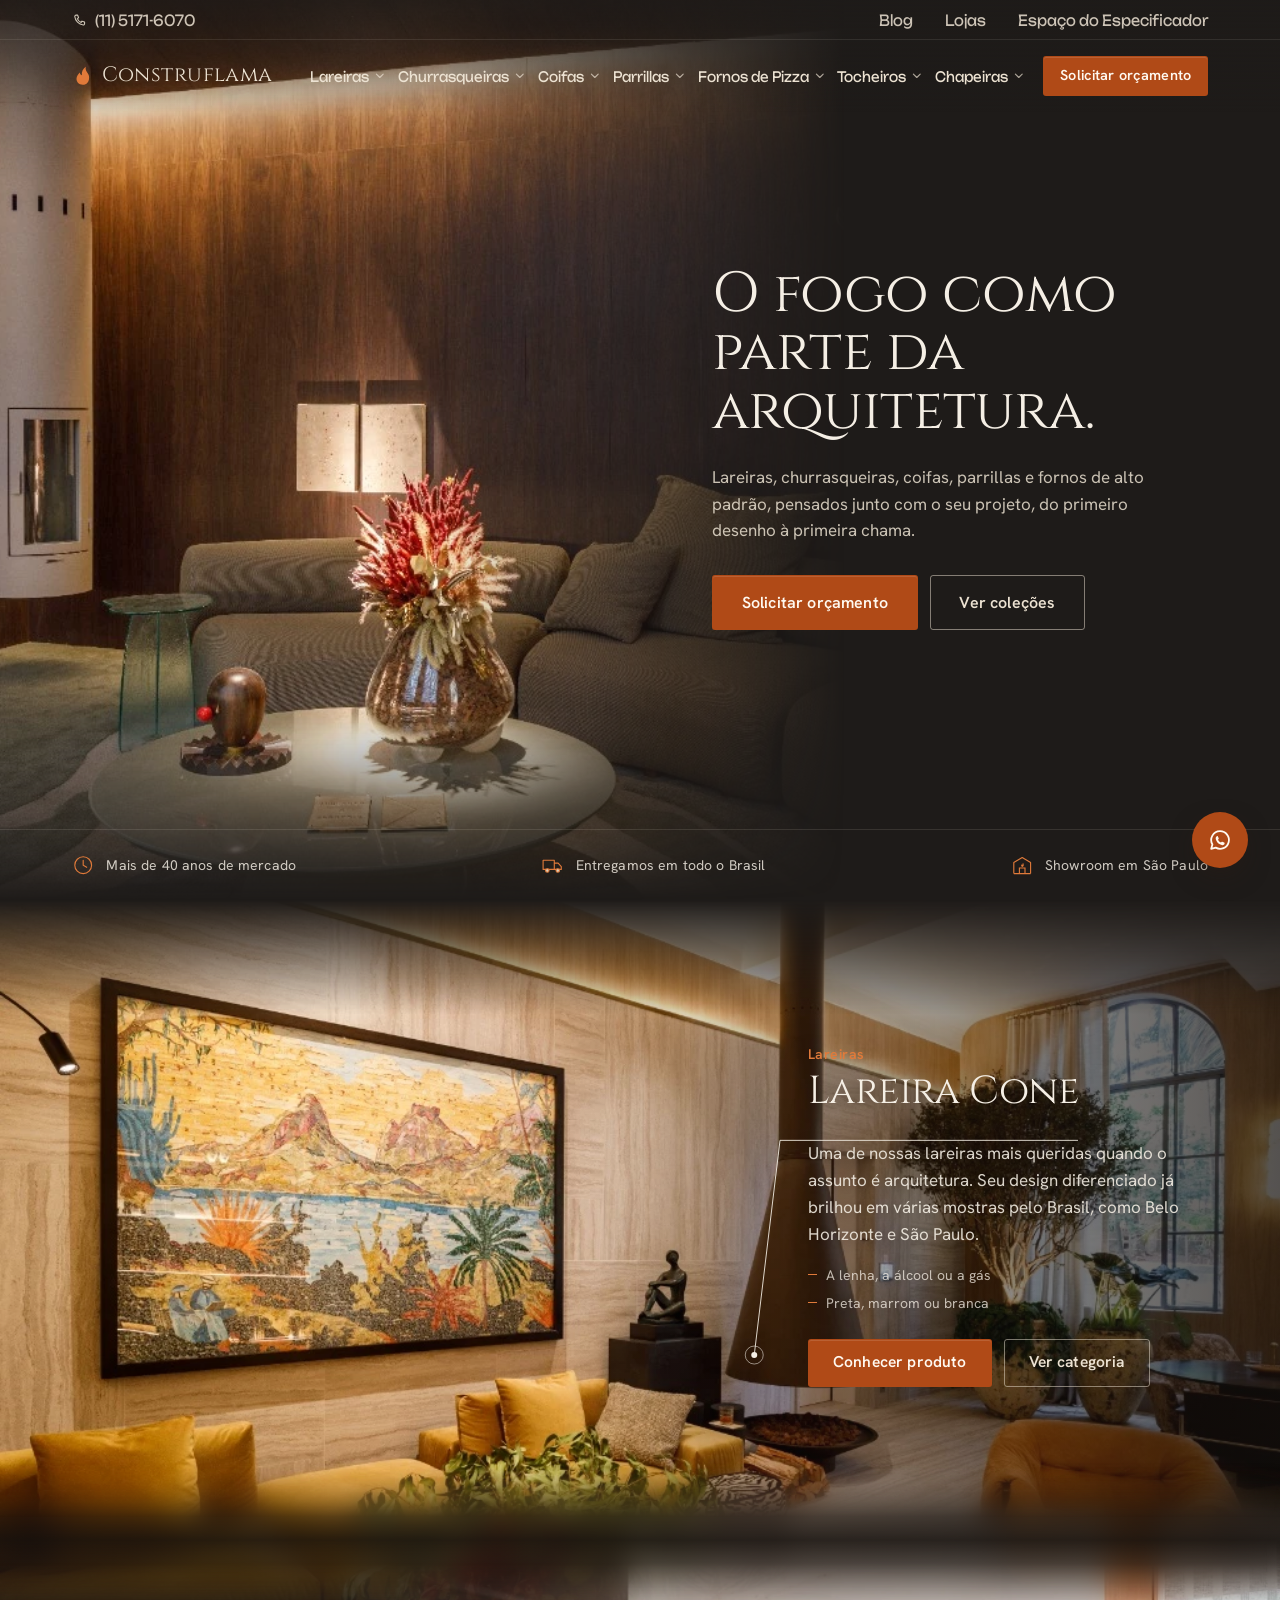
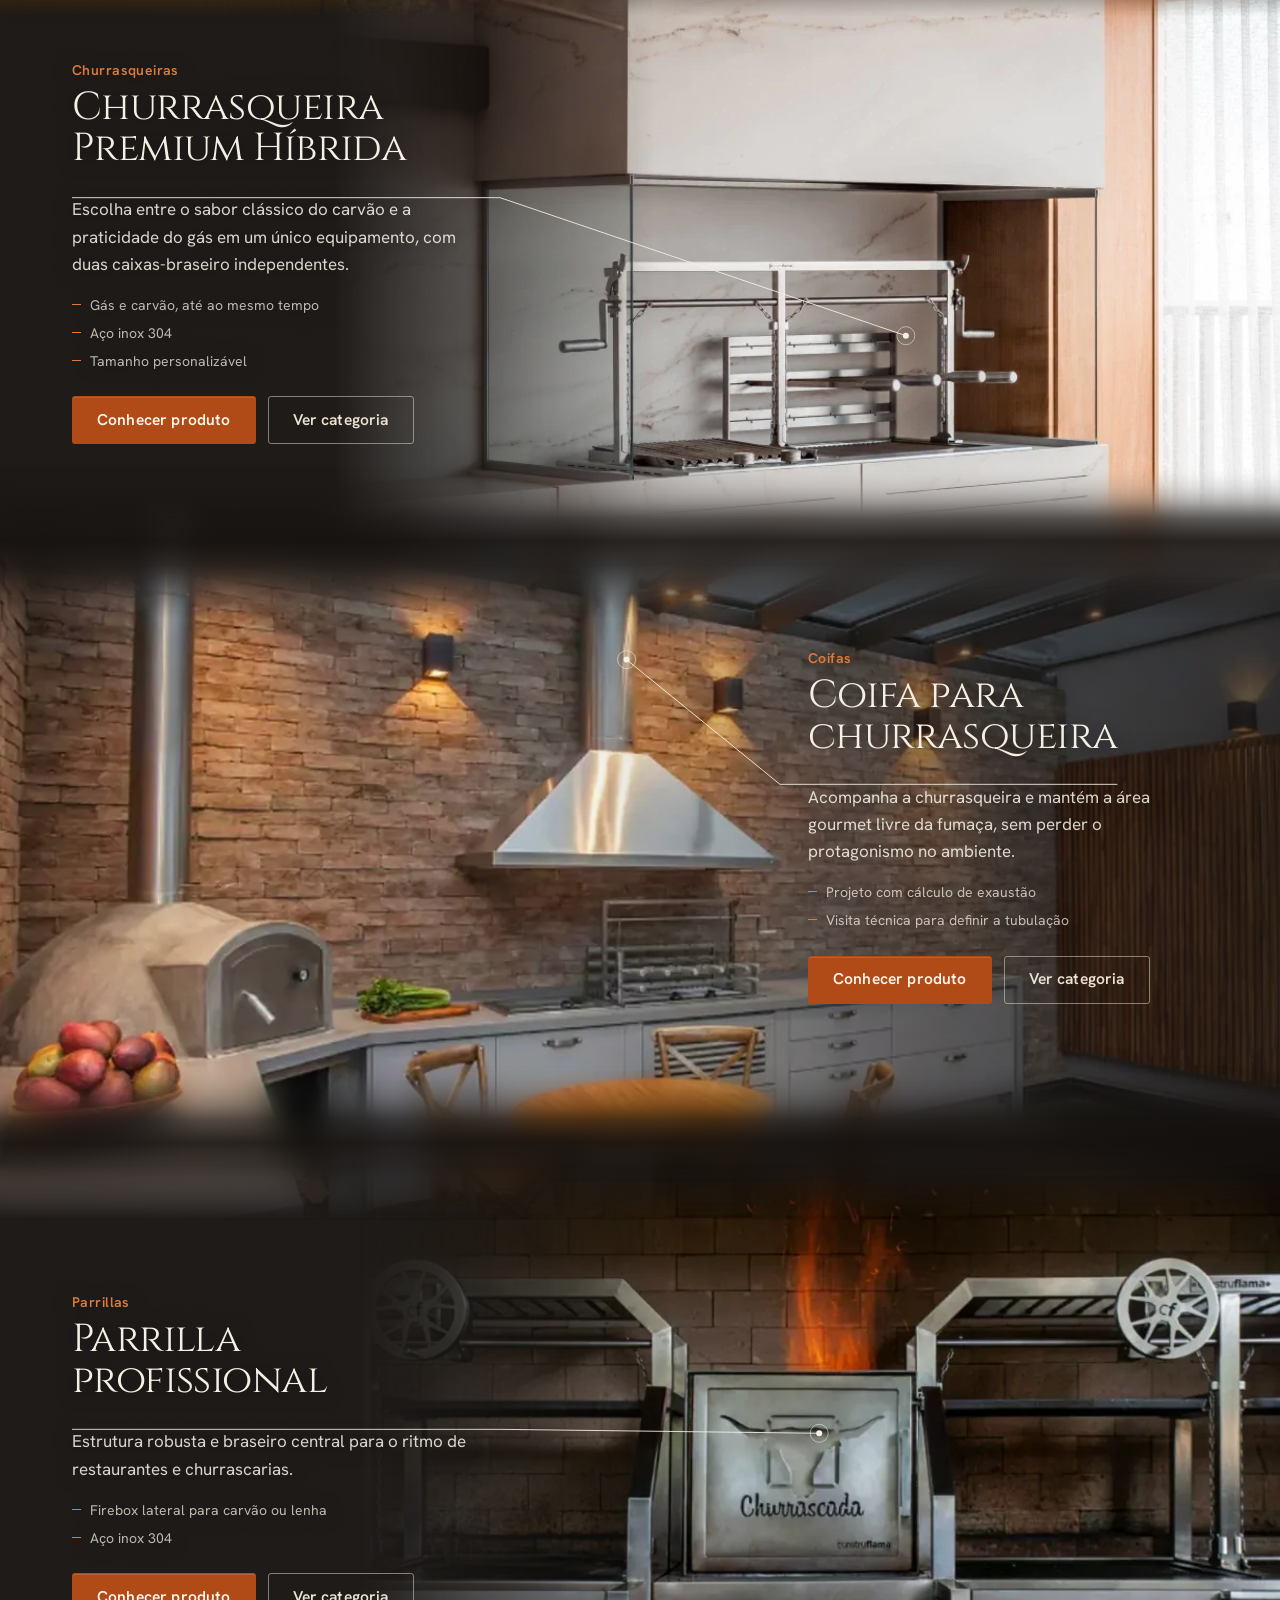
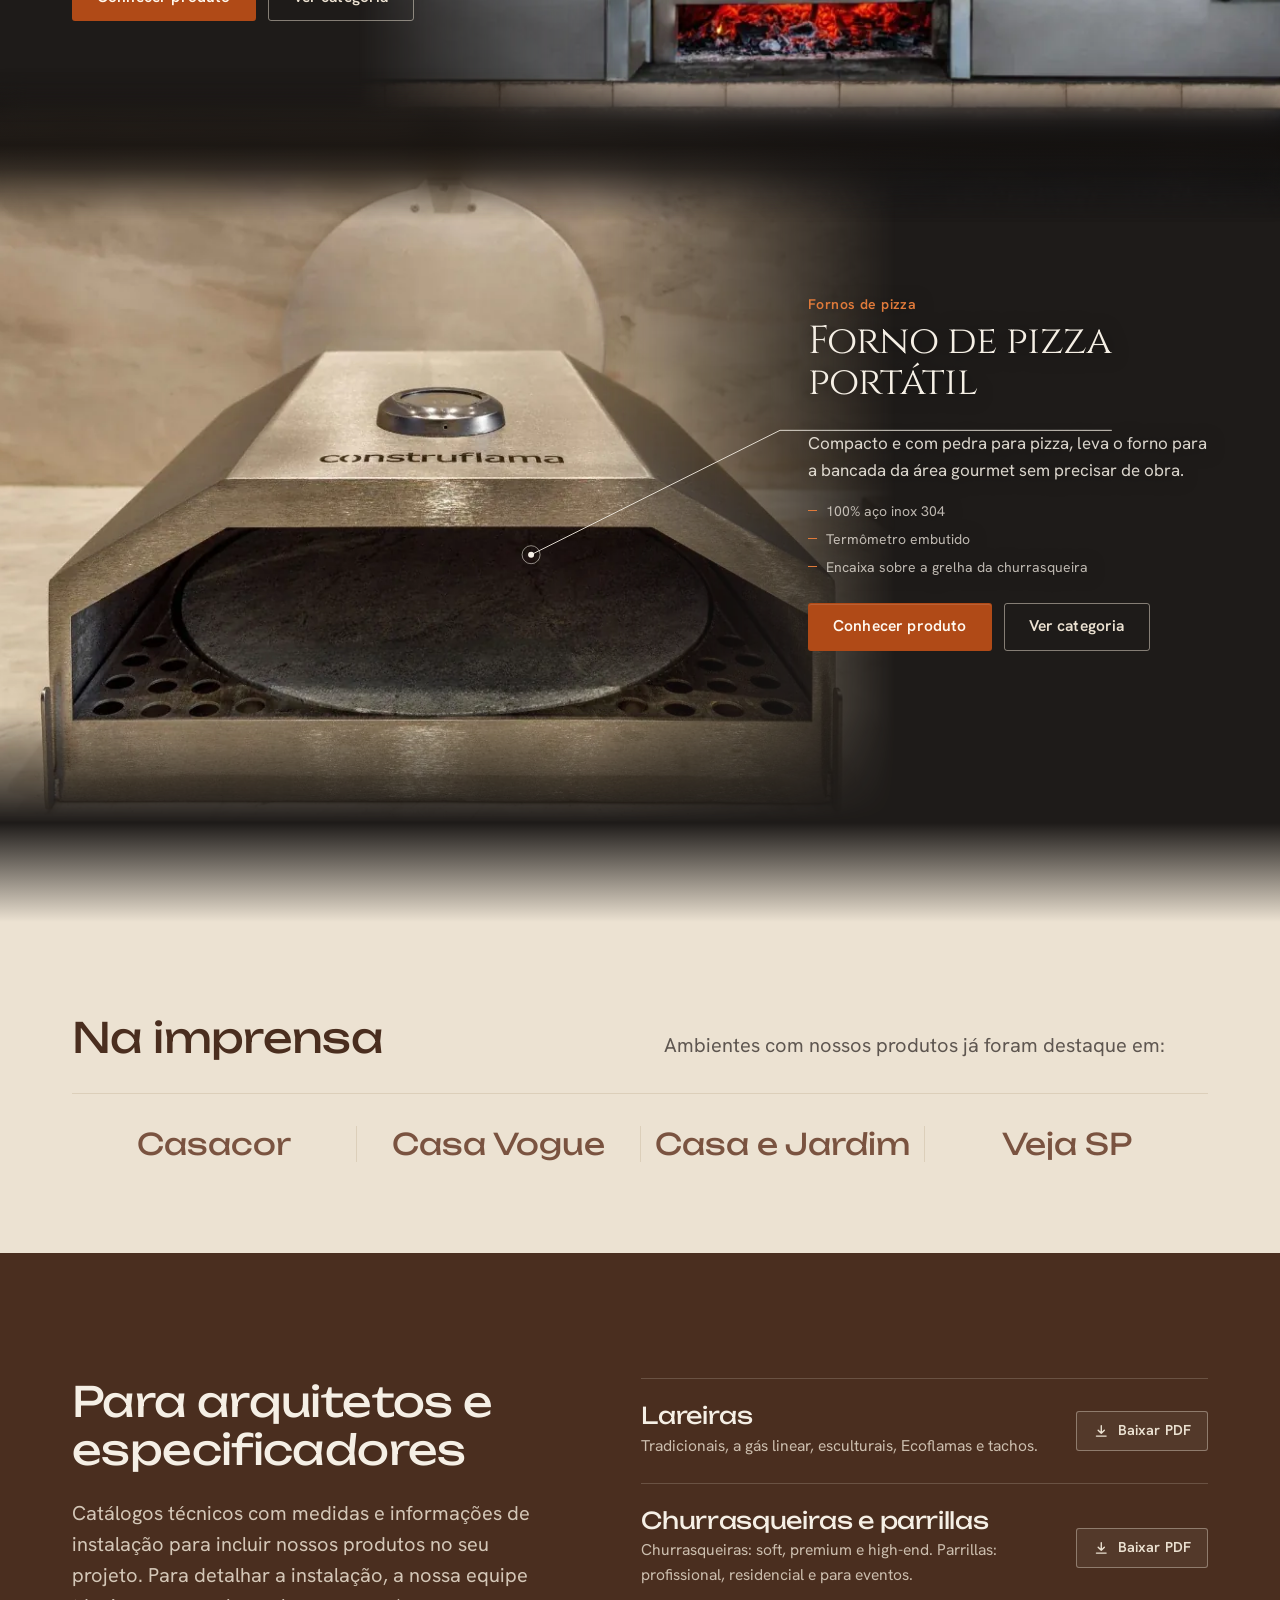
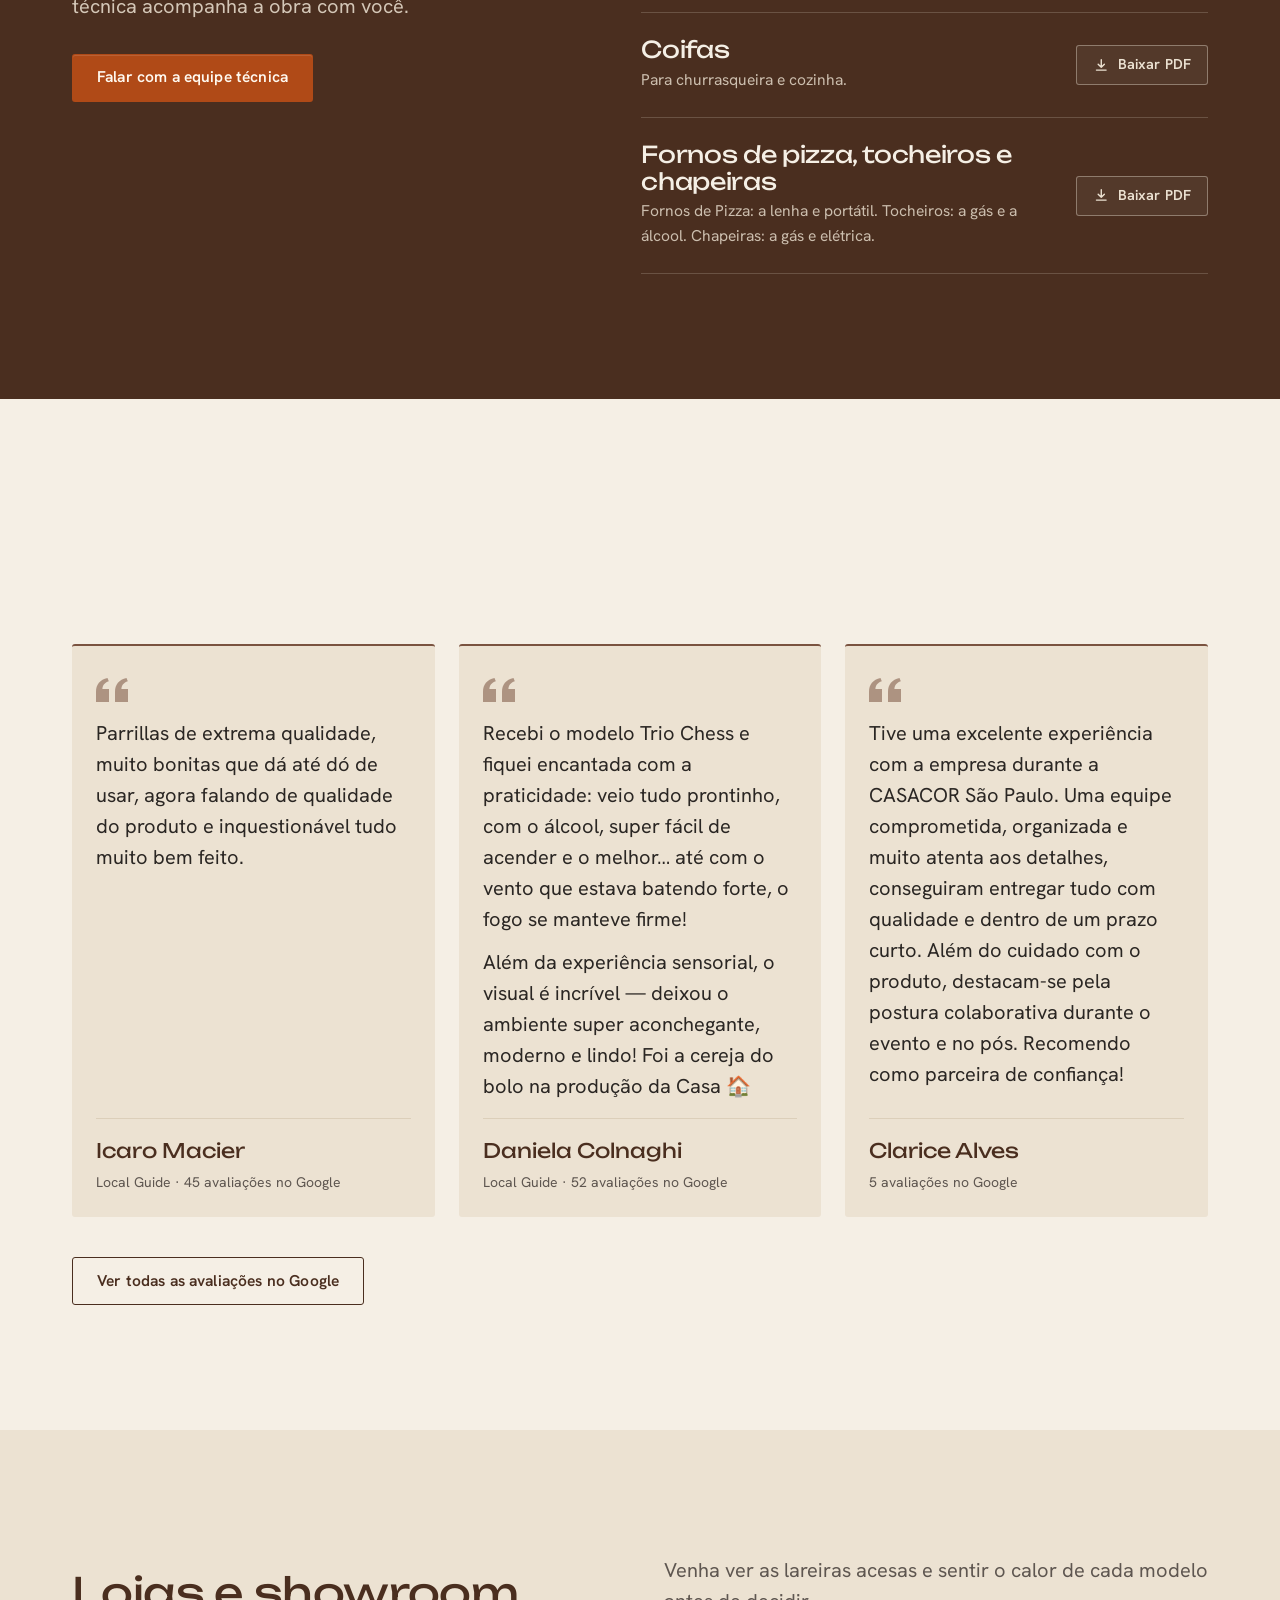
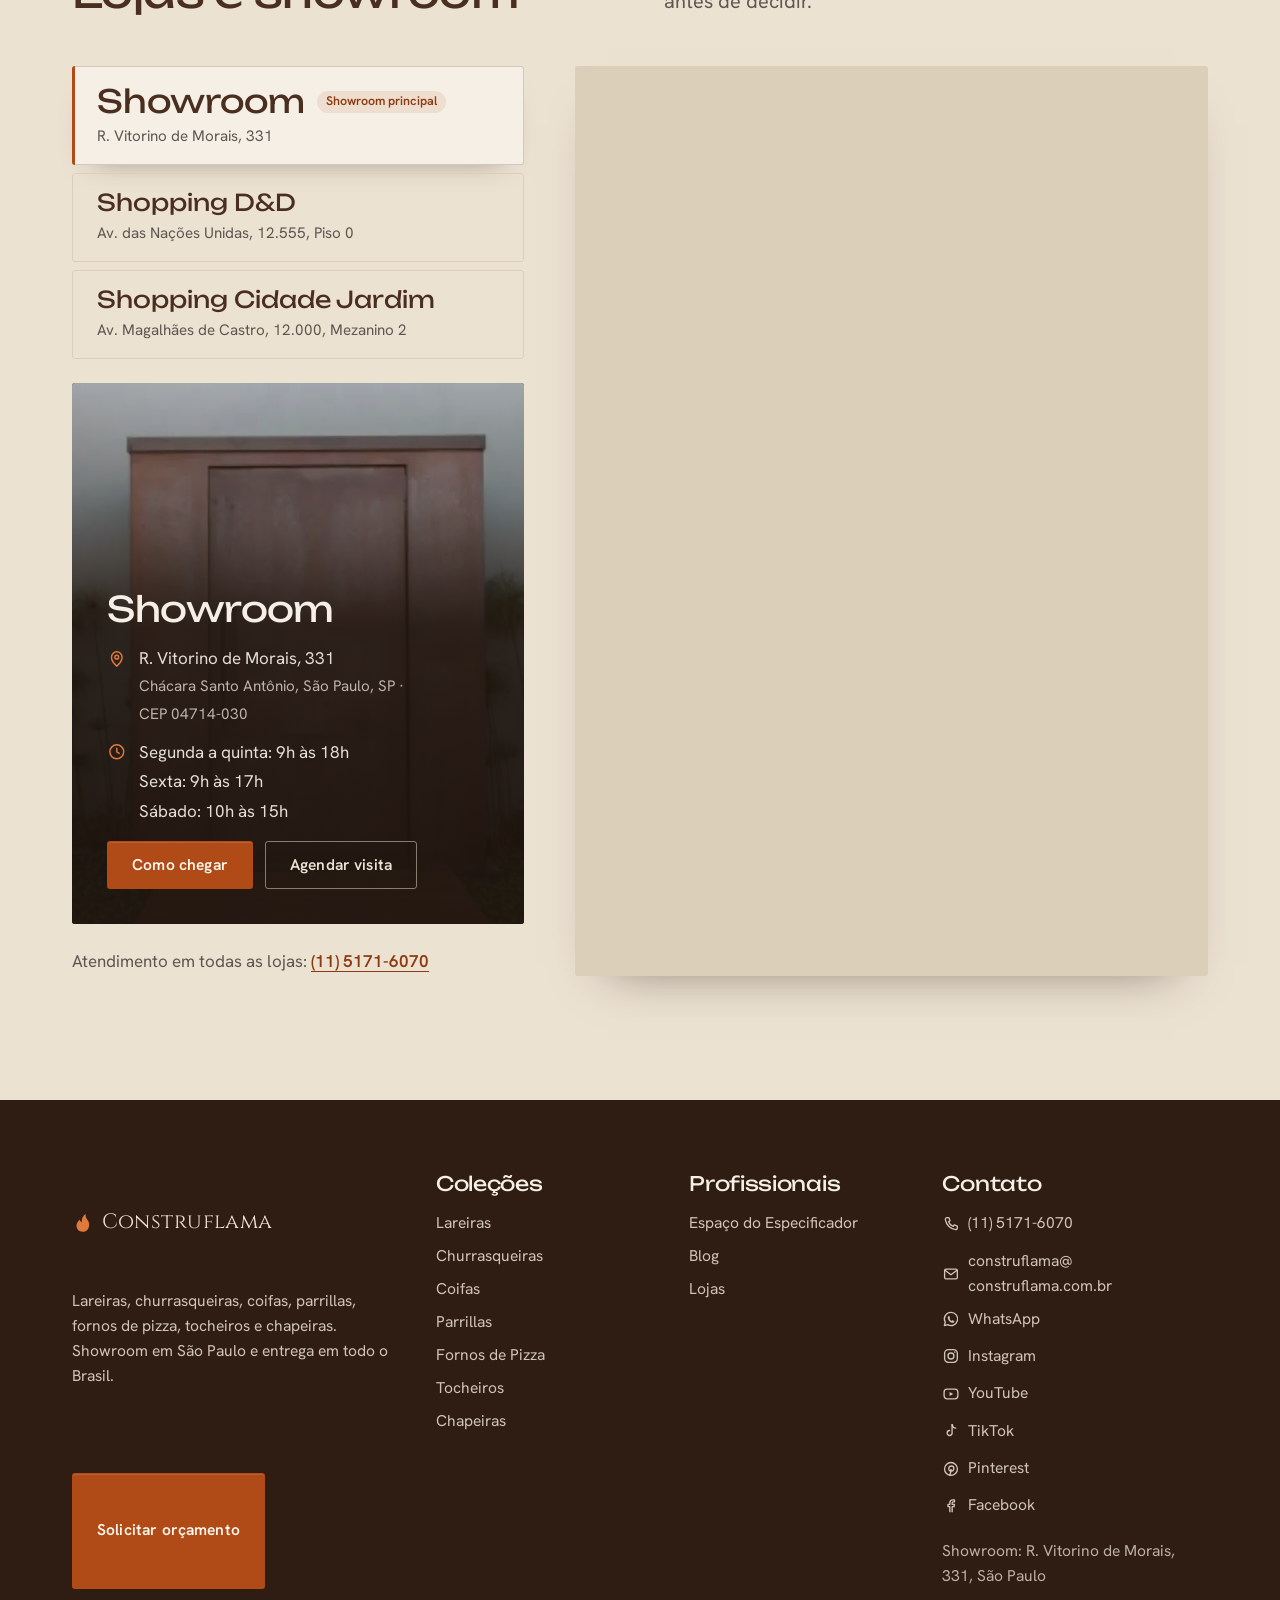
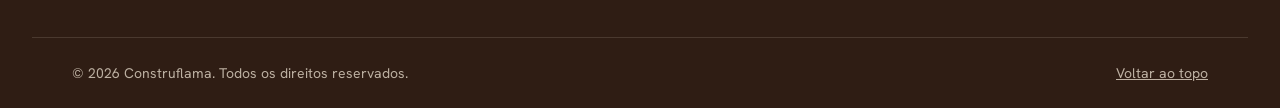
==== commit 4a3a2d9a: "Home: sem a grade de coleções e com blur entre as fotos - Sai a grade de Coleções; "Ver coleções" le" ====
--- a/index.html
+++ b/index.html
@@ -220,7 +220,7 @@
           <p class="hero__lead">Lareiras, churrasqueiras, coifas, parrillas e fornos de alto padrão, pensados junto com o seu projeto, do primeiro desenho à primeira chama.</p>
           <div class="hero__actions">
             <a class="btn btn--primary btn--lg" href="https://whts.co/Construflama_com" target="_blank" rel="noopener">Solicitar orçamento</a>
-            <a class="btn btn--ghost btn--lg" href="#colecoes">Ver coleções</a>
+            <a class="btn btn--ghost btn--lg" href="#vitrine">Ver coleções</a>
           </div>
         </div>
       </div>
@@ -251,26 +251,9 @@
          e uma linha fina que liga o nome ao produto.
          Seções geradas por js/main.js a partir de VITRINE (js/vitrine.js).
          ============================================================ -->
-    <section class="vitrine" aria-labelledby="vitrine-titulo">
+    <section class="vitrine" id="vitrine" aria-labelledby="vitrine-titulo">
       <h2 class="sr-only" id="vitrine-titulo">Produtos Construflama</h2>
       <div data-vitrine></div>
-    </section>
-
-    <!-- ============================================================
-         5. COLEÇÕES: grade assimétrica, Lareiras em destaque.
-         Fotos e links vêm de CATEGORIAS (js/main.js); coleção com
-         pagina: true abre colecao.html, as demais mostram o aviso.
-         ============================================================ -->
-    <section class="section collections" id="colecoes" aria-labelledby="colecoes-titulo">
-      <div class="container">
-        <div class="section-head" data-reveal="stagger">
-          <h2 class="section-title" id="colecoes-titulo">Coleções</h2>
-          <p class="section-lead">Sete famílias de produtos para dentro e fora de casa, da sala de estar à área gourmet.</p>
-        </div>
-
-        <!-- Cards gerados por js/main.js a partir de CATEGORIAS -->
-        <ul class="collection-grid" data-grade-colecoes data-reveal="stagger"></ul>
-      </div>
     </section>
 
     <!-- ============================================================
--- a/css/styles.css
+++ b/css/styles.css
@@ -703,6 +703,25 @@
 .vitrine::after { content: ""; position: absolute; inset: auto 0 0; height: clamp(4rem, 3rem + 4vw, 7rem); background: linear-gradient(to bottom, var(--cinza-escuro-profundo), var(--bege)); }
 .vt { position: relative; }
 .vt + .vt { margin-top: -9vw; }
+.vitrine { scroll-margin-top: var(--header-h); }
+/* Costura entre duas fotos: uma faixa que desfoca e escurece o encontro,
+   para uma foto dissolver na outra sem linha reta */
+.vt__costura {
+  position: absolute;
+  inset: -6vw 0 auto;
+  height: 22vw;
+  z-index: 1;
+  pointer-events: none;
+  background: linear-gradient(to bottom, transparent, rgba(20, 16, 13, .82) 50%, transparent);
+  -webkit-backdrop-filter: blur(14px);
+          backdrop-filter: blur(14px);
+  -webkit-mask-image: linear-gradient(to bottom, transparent, #000 35%, #000 65%, transparent);
+          mask-image: linear-gradient(to bottom, transparent, #000 35%, #000 65%, transparent);
+}
+.vt:first-child .vt__costura { display: none; }
+@media (min-width: 900px) {
+  .vt__costura { inset: -3vw 0 auto; height: 12vw; }
+}
 .vt__foto {
   position: relative;
   height: min(92vw, 34rem);
@@ -716,7 +735,7 @@
 .vt__linha path { fill: none; stroke: rgba(245, 239, 229, .88); stroke-width: 1; vector-effect: non-scaling-stroke; }
 .vt__ponto { fill: var(--bege-claro); }
 .vt__aro { fill: none; stroke: rgba(245, 239, 229, .55); stroke-width: 1; }
-.vt__conteudo { position: relative; z-index: 2; margin-top: -4.5rem; }
+.vt__conteudo { position: relative; z-index: 2; margin-top: -3rem; padding-bottom: calc(9vw + 2.5rem); }
 .vt__texto { max-width: 34rem; text-shadow: 0 1px 18px rgba(10, 8, 6, .55); }
 .vt__cat { color: var(--laranja-claro); font-size: var(--fs-sm); font-weight: 600; letter-spacing: .03em; }
 .vt__nome { margin-top: .35rem; padding-bottom: .7rem; font-family: var(--fonte-destaque); font-weight: 400; font-size: clamp(1.9rem, 1rem + 1.8vw, 3rem); line-height: 1.05; color: var(--bege-claro); }
@@ -740,7 +759,7 @@
   /* Na foto que ocupa a largura toda, uma sombra leve atrás do texto */
   .vt--cheia.vt--direita .vt__foto::after { content: ""; position: absolute; inset: 0; background: linear-gradient(to left, rgba(20,16,13,.72), rgba(20,16,13,.35) 34%, transparent 56%); }
   .vt--cheia.vt--esquerda .vt__foto::after { content: ""; position: absolute; inset: 0; background: linear-gradient(to right, rgba(20,16,13,.72), rgba(20,16,13,.35) 34%, transparent 56%); }
-  .vt__conteudo { position: absolute; inset: 0; margin: 0 auto; height: 100%; }
+  .vt__conteudo { position: absolute; inset: 0; margin: 0 auto; height: 100%; padding-bottom: 0; }
   .vt__texto { position: absolute; top: var(--topo, 25%); width: clamp(22rem, 34%, 25rem); }
   .vt--direita .vt__texto { right: var(--gutter); }
   .vt--esquerda .vt__texto { left: var(--gutter); }
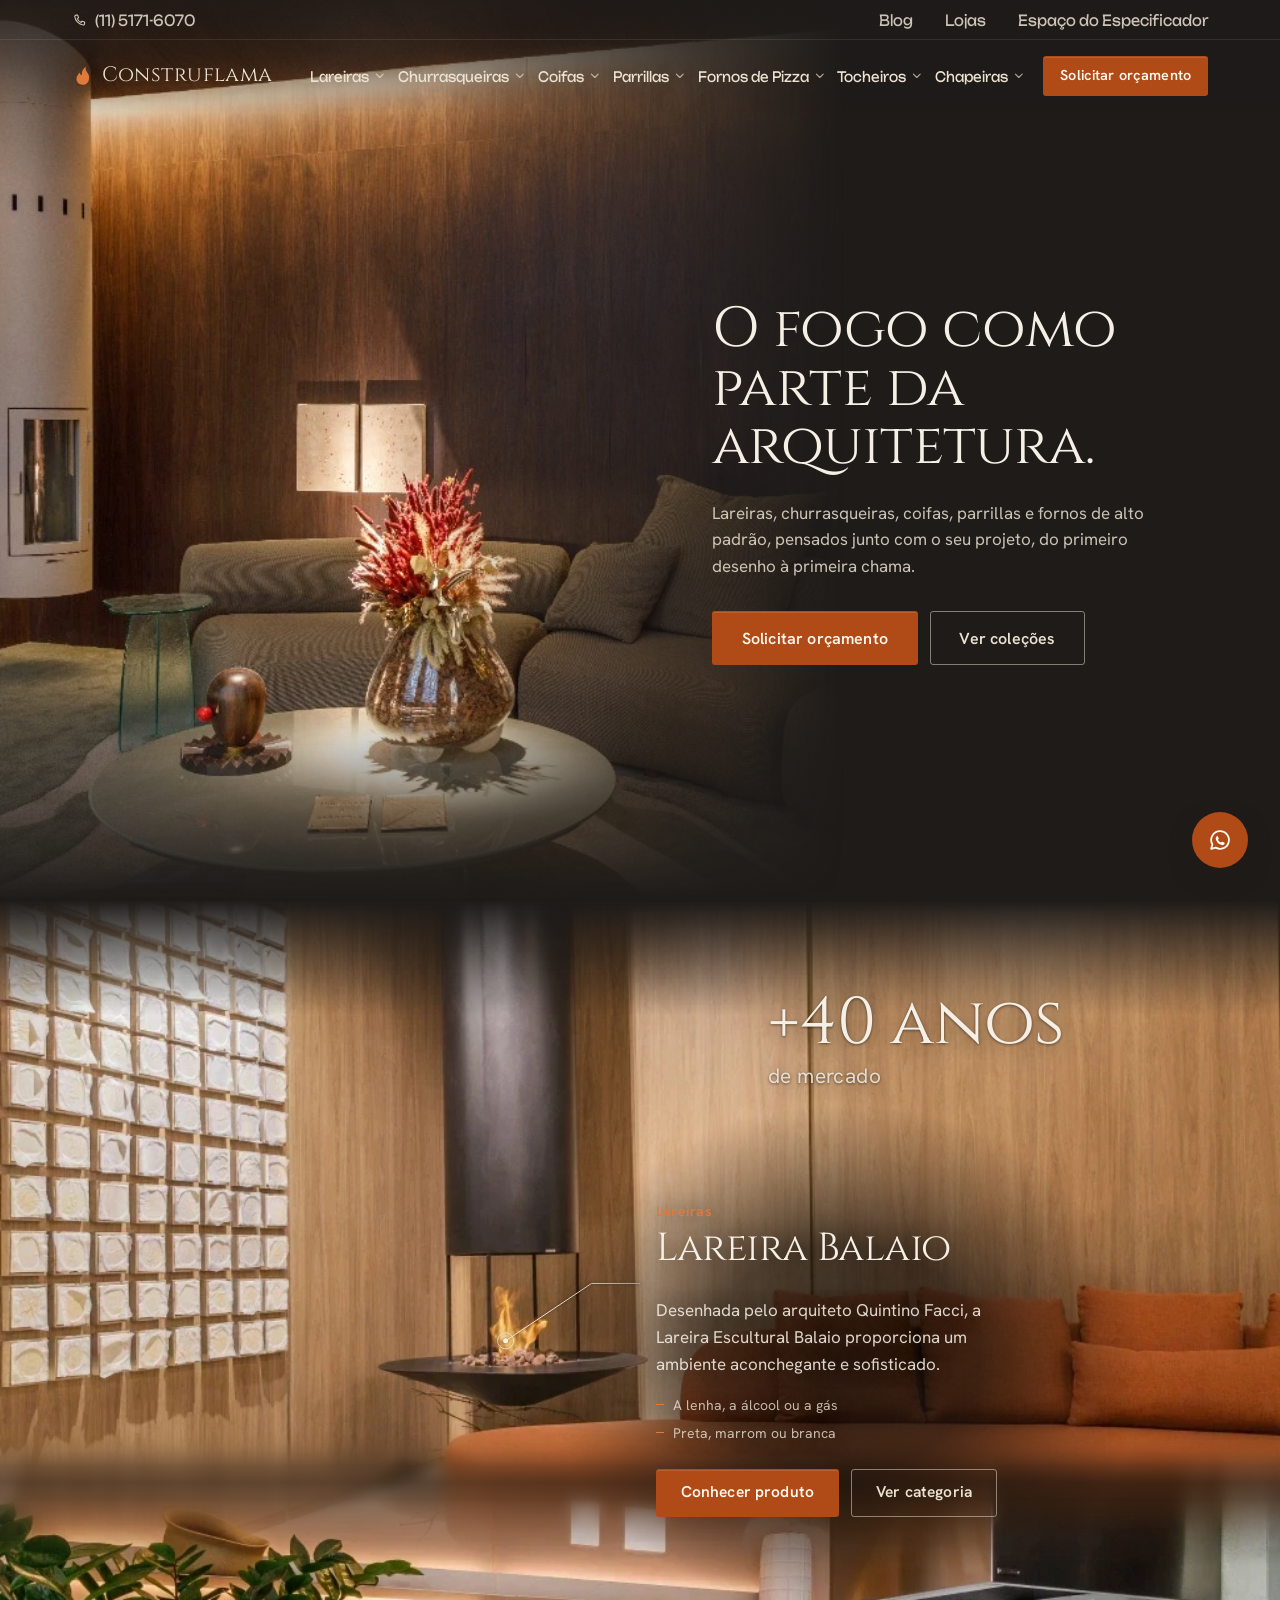
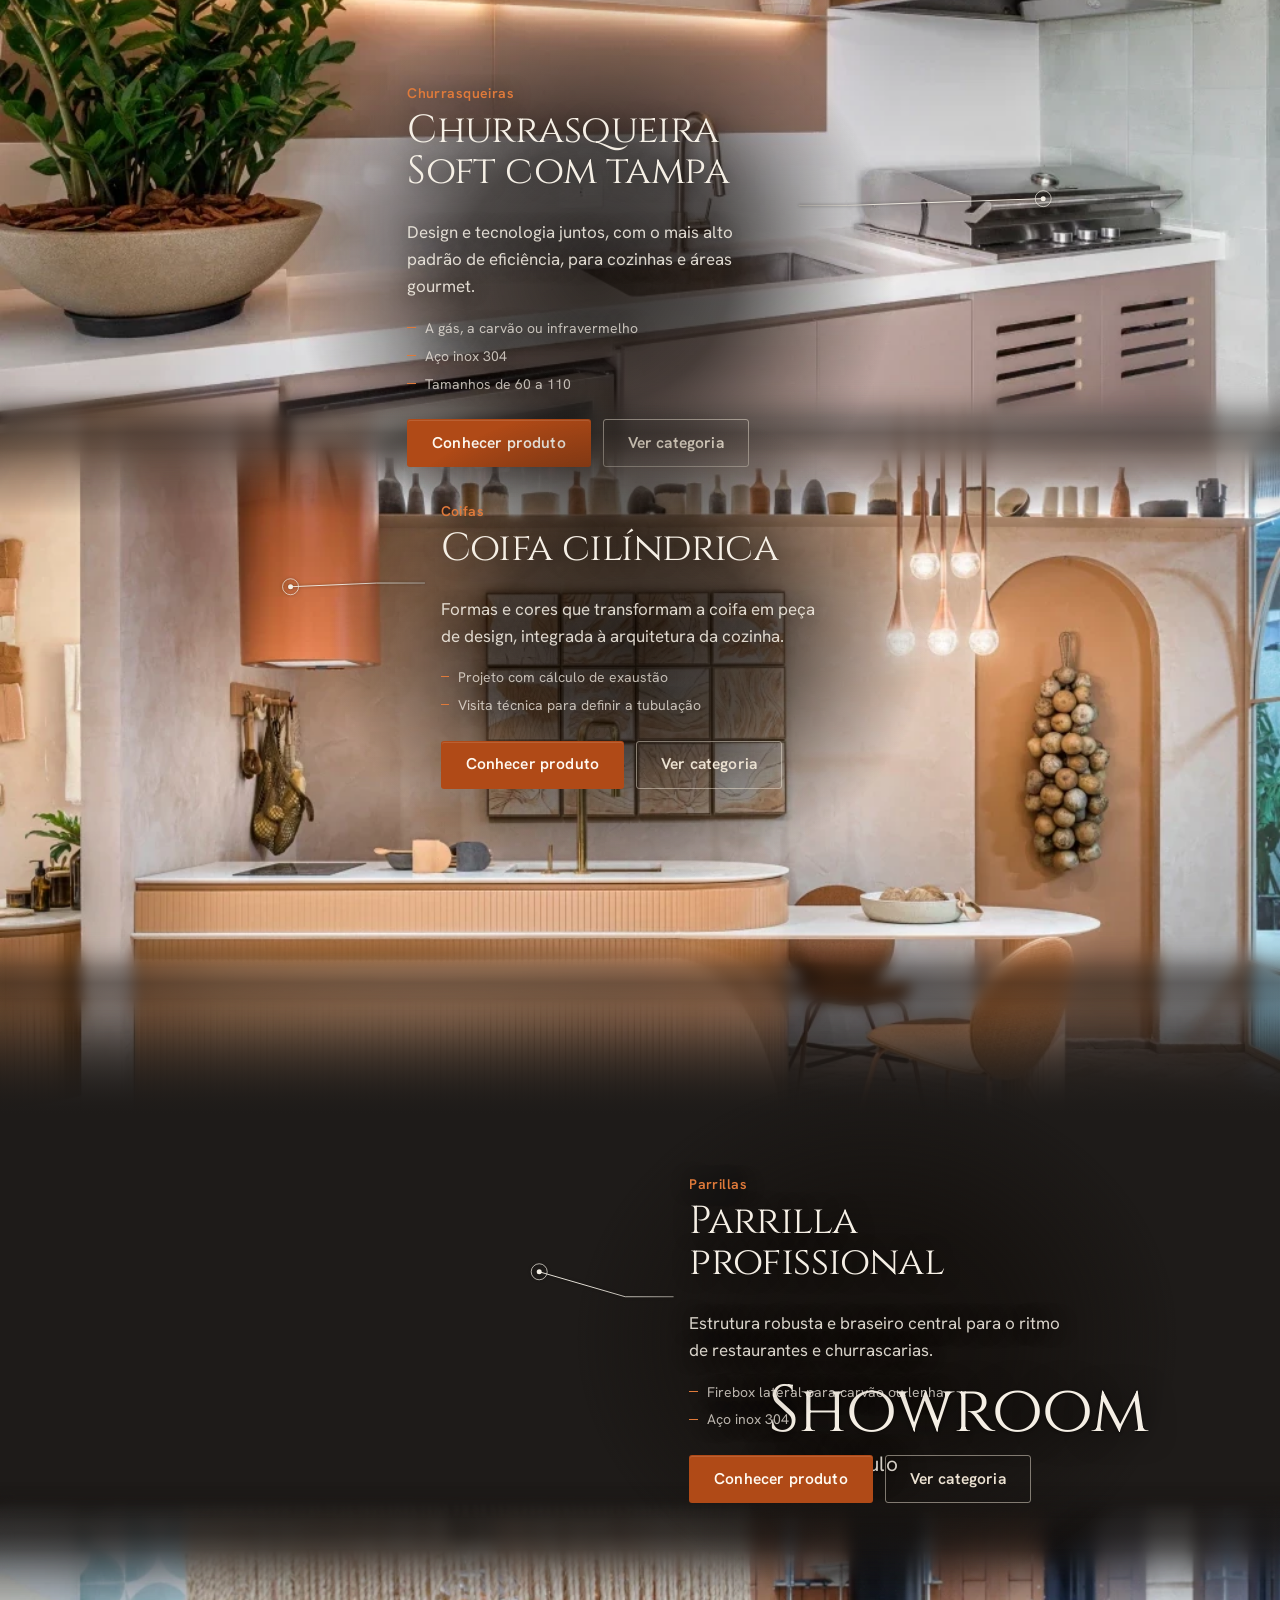
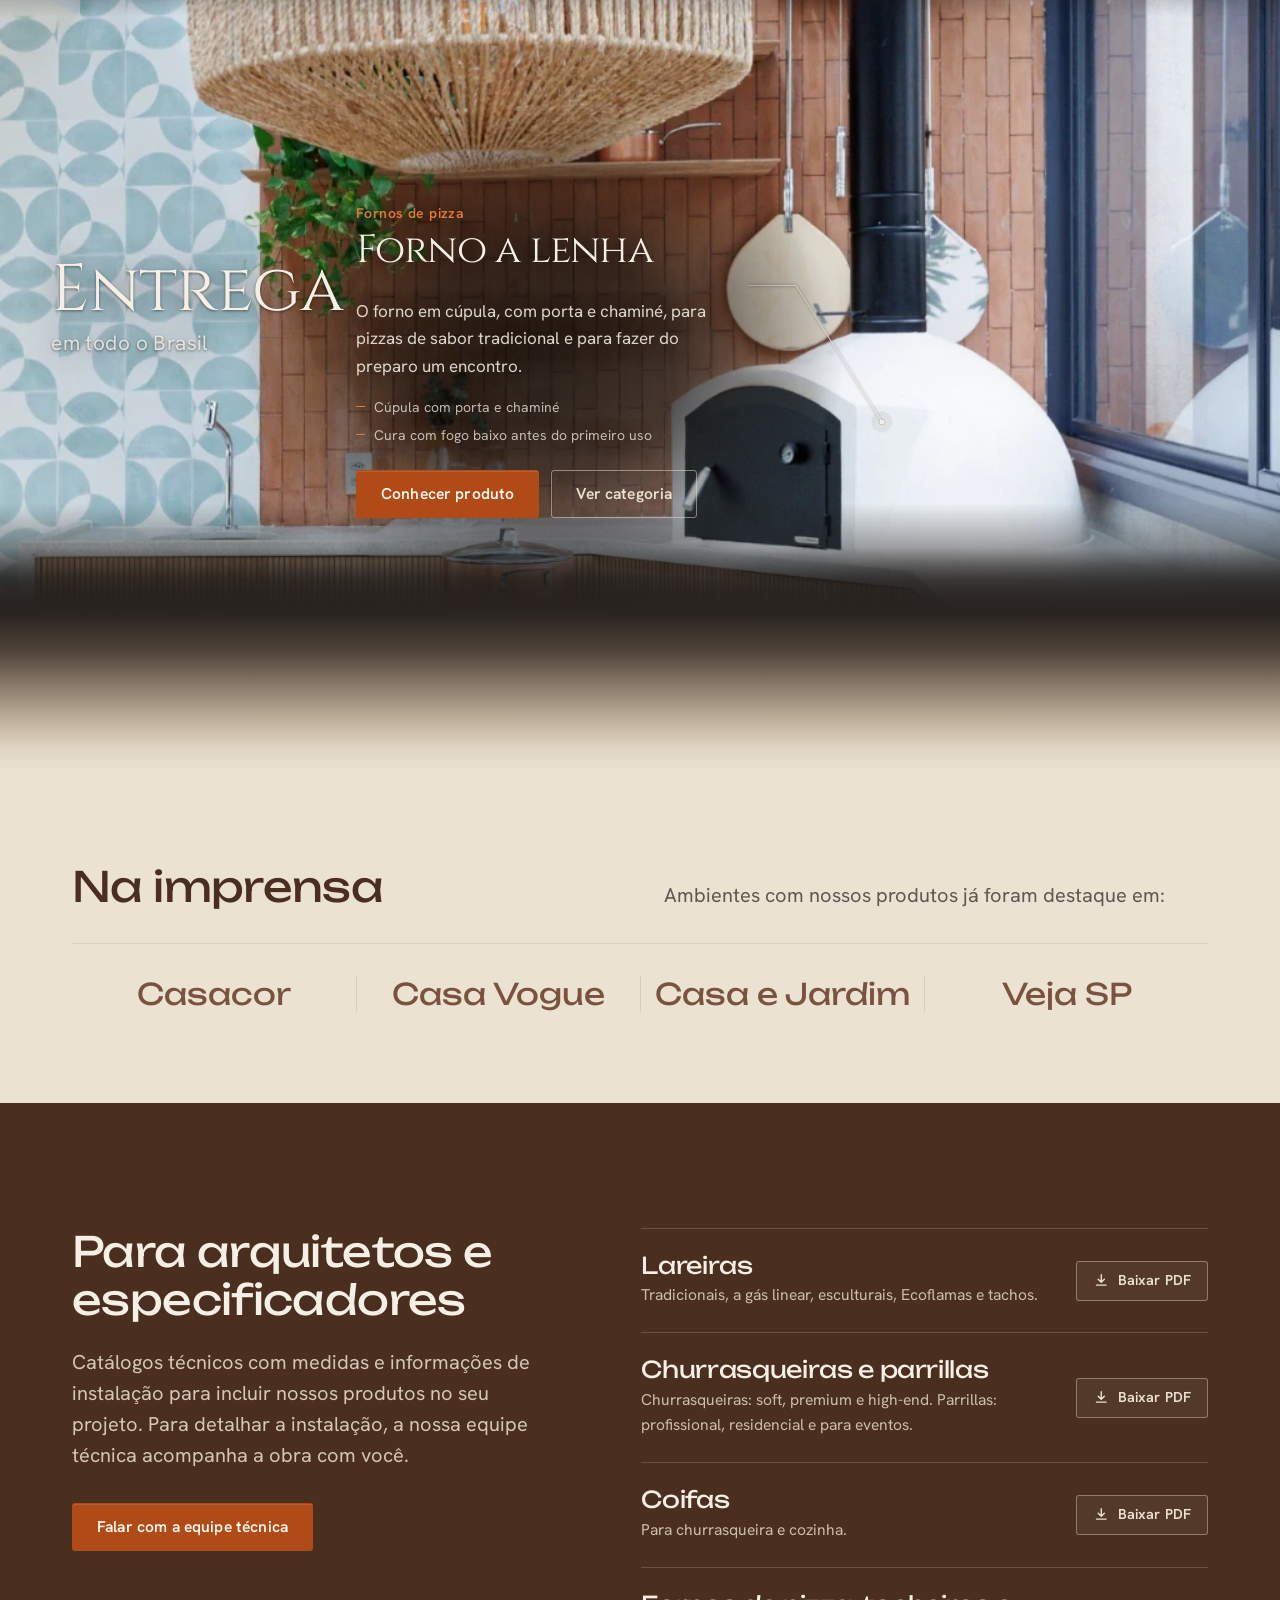
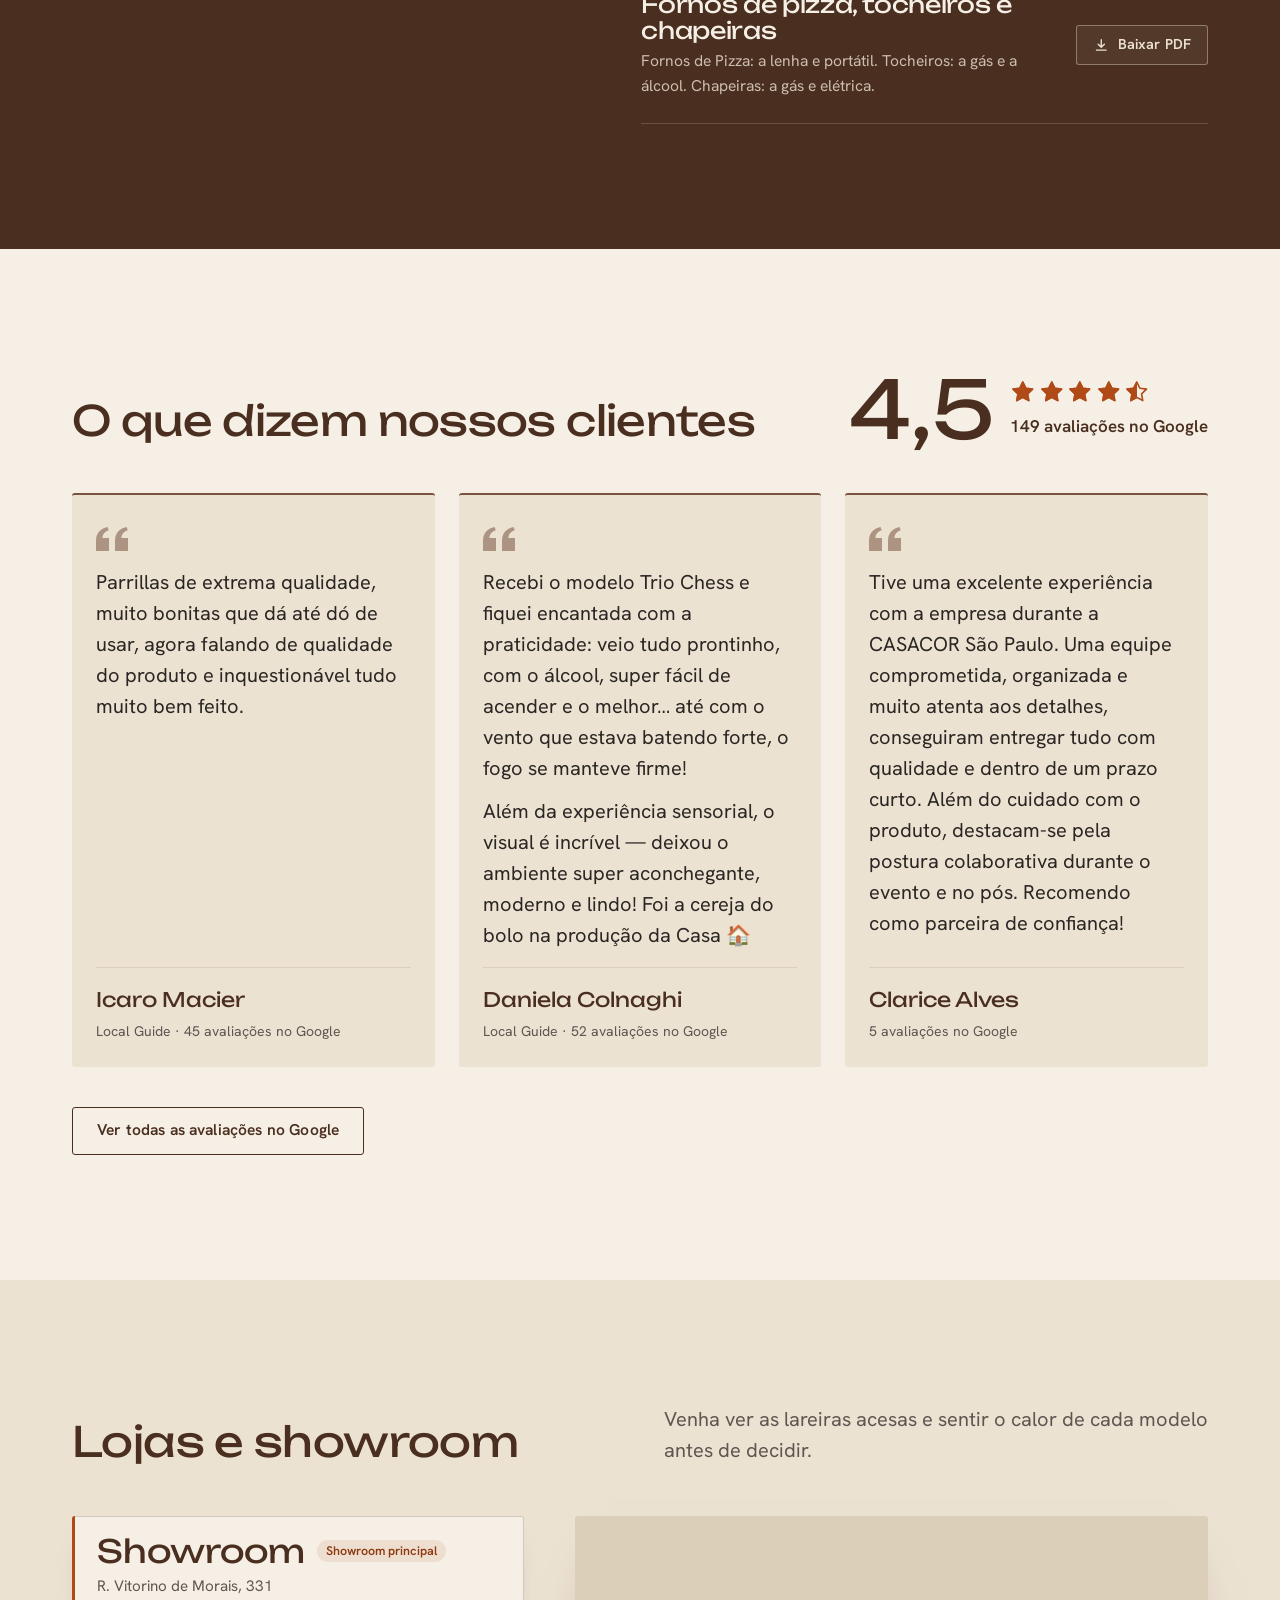
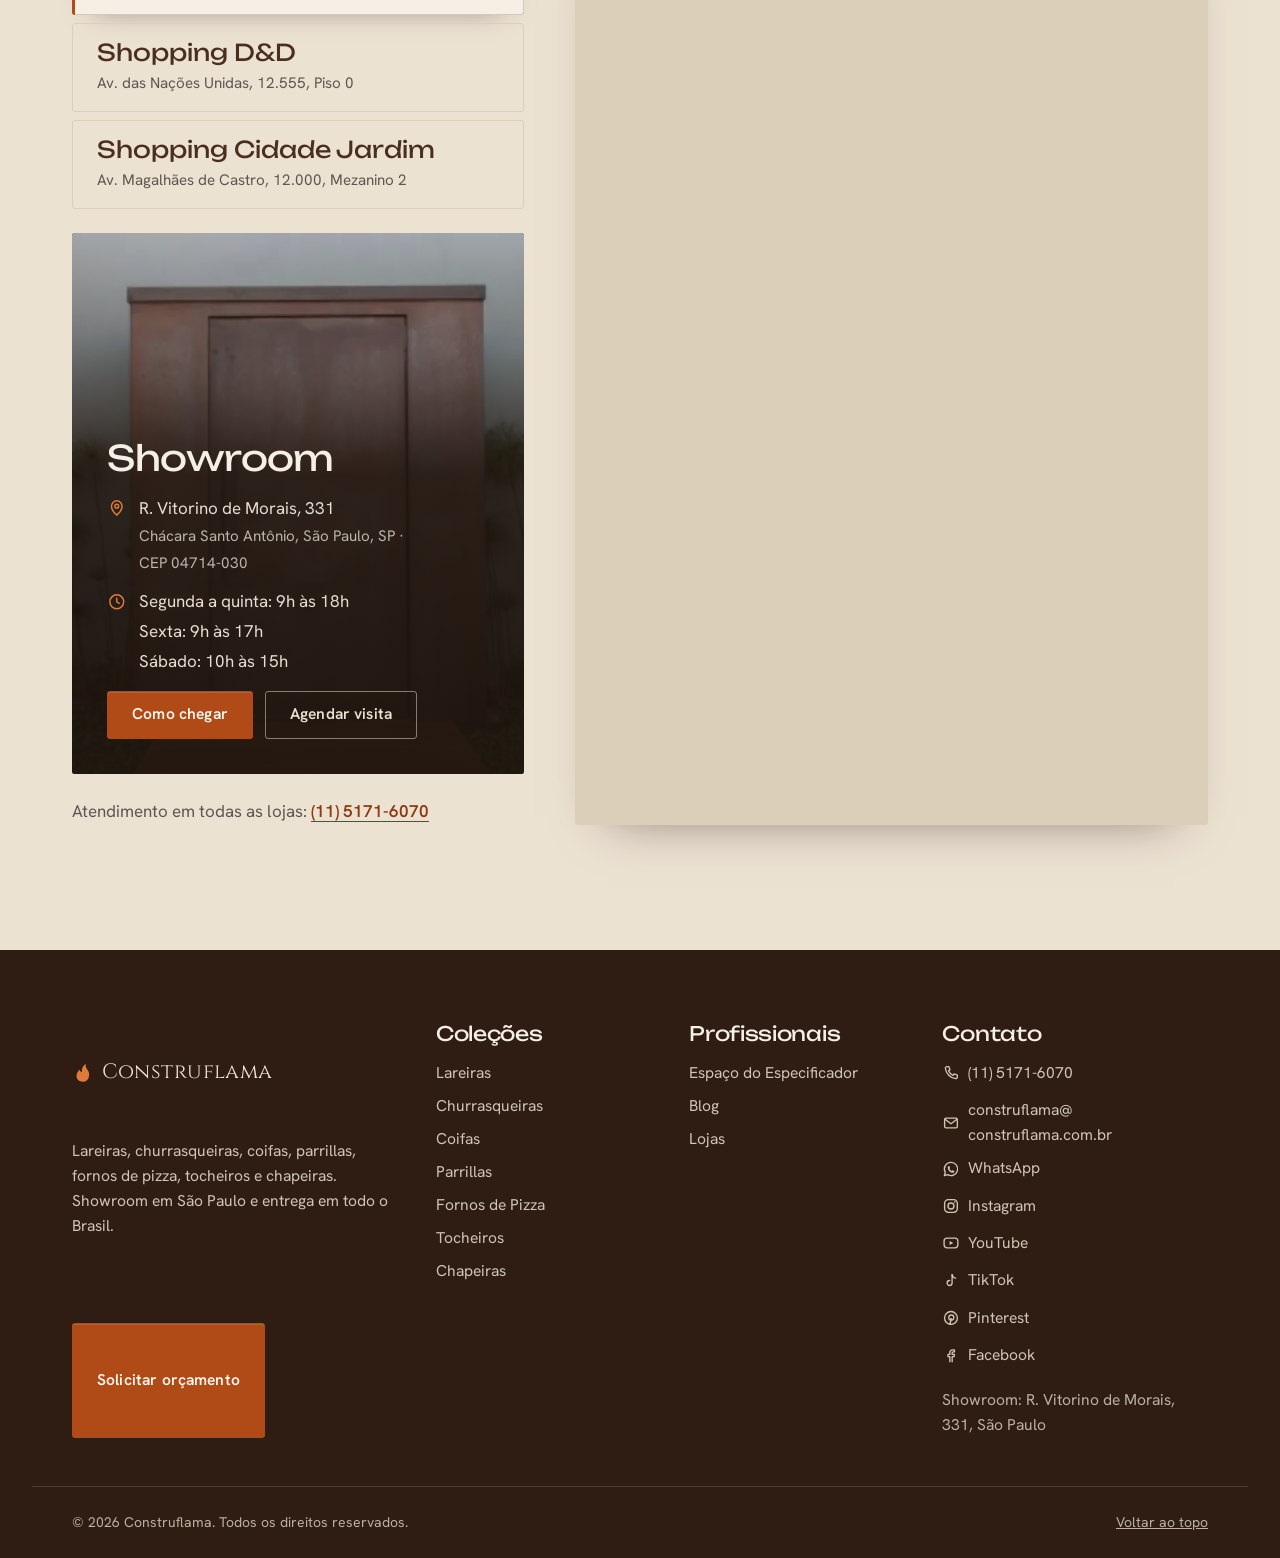
==== commit c26944dd: "Home: frases da empresa espalhadas pela vitrine - Sai a faixa de confiança da abertura; +40 anos, Sh" ====
--- a/index.html
+++ b/index.html
@@ -225,25 +225,6 @@
         </div>
       </div>
 
-      <!-- ============================================================
-           3. FAIXA DE CONFIANÇA
-           ============================================================ -->
-      <div class="hearth">
-        <ul class="container hearth__list">
-          <li class="hearth__item">
-            <svg class="hearth__icon" aria-hidden="true"><use href="#i-anos"/></svg>
-            Mais de 40 anos de mercado
-          </li>
-          <li class="hearth__item">
-            <svg class="hearth__icon" aria-hidden="true"><use href="#i-entrega"/></svg>
-            Entregamos em todo o Brasil
-          </li>
-          <li class="hearth__item">
-            <svg class="hearth__icon" aria-hidden="true"><use href="#i-showroom"/></svg>
-            Showroom em São Paulo
-          </li>
-        </ul>
-      </div>
     </section>
 
     <!-- ============================================================
--- a/css/styles.css
+++ b/css/styles.css
@@ -676,33 +676,20 @@
 }
 
 /* --------------------------------------------------------------------------
-   6. Faixa de confiança: uma linha discreta no pé da hero
-   -------------------------------------------------------------------------- */
-.hearth { position: relative; border-top: 1px solid rgba(236, 226, 210, .12); }
-.hearth__list { display: grid; gap: var(--sp-3); padding-block: var(--sp-5); }
-.hearth__item {
-  display: flex;
-  align-items: center;
-  gap: var(--sp-3);
-  color: rgba(245, 239, 229, .82);
-  font-size: var(--fs-sm);
-  letter-spacing: .01em;
-}
-.hearth__icon { width: 1.4rem; height: 1.4rem; flex: none; color: var(--laranja-claro); }
-@media (min-width: 768px) {
-  .hearth__list { grid-template-columns: repeat(3, auto); justify-content: space-between; }
-}
-
-/* --------------------------------------------------------------------------
    6b. Vitrine: cada produto numa grande foto, com o texto sobre a imagem e
    uma linha fina de anotação ligando o nome ao produto. As fotos se
    dissolvem no fundo escuro e se sobrepõem levemente.
    -------------------------------------------------------------------------- */
-.vitrine { position: relative; padding-bottom: clamp(4rem, 3rem + 4vw, 7rem); background: var(--cinza-escuro-profundo); color: var(--bege); }
+.vitrine { position: relative; overflow-x: clip; padding-bottom: clamp(7rem, 4rem + 7vw, 13rem); background: var(--cinza-escuro-profundo); color: var(--bege); }
 /* Passagem do escuro para o bege da seção seguinte */
-.vitrine::after { content: ""; position: absolute; inset: auto 0 0; height: clamp(4rem, 3rem + 4vw, 7rem); background: linear-gradient(to bottom, var(--cinza-escuro-profundo), var(--bege)); }
+.vitrine::after { content: ""; position: absolute; inset: auto 0 0; height: clamp(10rem, 6rem + 10vw, 18rem); pointer-events: none;
+  background: linear-gradient(to bottom, rgba(30,27,25,0) 0%, rgba(30,27,25,.6) 14%, #2B2522 30%, #4F4339 46%, #8C7C6B 62%, #C3B4A0 78%, #E2D7C5 90%, var(--bege) 100%); }
 .vt { position: relative; }
 .vt + .vt { margin-top: -9vw; }
+/* Abaixo da faixa de encontro, a seção cobre a foto anterior com o fundo
+   escuro: ela não aparece mais atrás do texto quando a foto nova é estreita */
+.vt + .vt::before { content: ""; position: absolute; inset: 0; pointer-events: none;
+  background: linear-gradient(to bottom, rgba(30,27,25,0) 0, var(--cinza-escuro-profundo) var(--sobre, 9vw)); }
 .vitrine { scroll-margin-top: var(--header-h); }
 /* Costura entre duas fotos: uma faixa que desfoca e escurece o encontro,
    para uma foto dissolver na outra sem linha reta */
@@ -712,15 +699,16 @@
   height: 22vw;
   z-index: 1;
   pointer-events: none;
-  background: linear-gradient(to bottom, transparent, rgba(20, 16, 13, .82) 50%, transparent);
-  -webkit-backdrop-filter: blur(14px);
-          backdrop-filter: blur(14px);
+  background: linear-gradient(to bottom, transparent, rgba(20, 16, 13, .4) 50%, transparent);
+  -webkit-backdrop-filter: blur(7px);
+          backdrop-filter: blur(7px);
   -webkit-mask-image: linear-gradient(to bottom, transparent, #000 35%, #000 65%, transparent);
           mask-image: linear-gradient(to bottom, transparent, #000 35%, #000 65%, transparent);
 }
 .vt:first-child .vt__costura { display: none; }
 @media (min-width: 900px) {
-  .vt__costura { inset: -3vw 0 auto; height: 12vw; }
+  .vt__costura { inset: -1.5vw 0 auto; height: 8vw; }
+  .vt + .vt { margin-top: -13vw; --sobre: 13vw; }
 }
 .vt__foto {
   position: relative;
@@ -732,9 +720,14 @@
 }
 .vt__foto img { width: 100%; height: 100%; object-fit: cover; object-position: var(--foco-cel, 50% 50%); }
 .vt__linha { position: absolute; inset: 0; width: 100%; height: 100%; overflow: visible; pointer-events: none; z-index: 1; }
-.vt__linha path { fill: none; stroke: rgba(245, 239, 229, .88); stroke-width: 1; vector-effect: non-scaling-stroke; }
+.vt__linha { filter: drop-shadow(0 0 1.5px rgba(10, 8, 6, .55)); }
+.vt__linha path { fill: none; stroke: rgba(245, 239, 229, .92); stroke-width: 1; stroke-linecap: round; stroke-linejoin: round; vector-effect: non-scaling-stroke; }
 .vt__ponto { fill: var(--bege-claro); }
-.vt__aro { fill: none; stroke: rgba(245, 239, 229, .55); stroke-width: 1; }
+.vt__aro { fill: none; stroke: rgba(245, 239, 229, .7); stroke-width: 1; transform-box: fill-box; transform-origin: center; }
+@media (prefers-reduced-motion: no-preference) {
+  .vt.is-visible .vt__aro { animation: vtPulso 2.8s 2.2s ease-in-out infinite; }
+}
+@keyframes vtPulso { 0%, 100% { transform: scale(1); opacity: .7; } 50% { transform: scale(1.35); opacity: .25; } }
 .vt__conteudo { position: relative; z-index: 2; margin-top: -3rem; padding-bottom: calc(9vw + 2.5rem); }
 .vt__texto { max-width: 34rem; text-shadow: 0 1px 18px rgba(10, 8, 6, .55); }
 .vt__cat { color: var(--laranja-claro); font-size: var(--fs-sm); font-weight: 600; letter-spacing: .03em; }
@@ -756,13 +749,23 @@
   .vt--direita .vt__foto { left: 0; --mh: linear-gradient(to left, transparent 0, #000 34%); }
   .vt--esquerda .vt__foto { right: 0; --mh: linear-gradient(to right, transparent 0, #000 34%); }
   .vt--cheia .vt__foto { --mh: linear-gradient(#000, #000); }
-  /* Na foto que ocupa a largura toda, uma sombra leve atrás do texto */
-  .vt--cheia.vt--direita .vt__foto::after { content: ""; position: absolute; inset: 0; background: linear-gradient(to left, rgba(20,16,13,.72), rgba(20,16,13,.35) 34%, transparent 56%); }
-  .vt--cheia.vt--esquerda .vt__foto::after { content: ""; position: absolute; inset: 0; background: linear-gradient(to right, rgba(20,16,13,.72), rgba(20,16,13,.35) 34%, transparent 56%); }
-  .vt__conteudo { position: absolute; inset: 0; margin: 0 auto; height: 100%; padding-bottom: 0; }
-  .vt__texto { position: absolute; top: var(--topo, 25%); width: clamp(22rem, 34%, 25rem); }
-  .vt--direita .vt__texto { right: var(--gutter); }
-  .vt--esquerda .vt__texto { left: var(--gutter); }
+  /* A legenda fica perto do produto (posição calculada pelo JS). Atrás dela,
+     só uma sombra difusa, sem caixa, para o texto ler bem sobre a foto */
+  .vt__conteudo { position: absolute; inset: 0; max-width: none; margin: 0; padding: 0; height: 100%; }
+  .vt__texto { position: absolute; top: var(--topo, 25%); left: 55%; width: clamp(23.5rem, 28vw, 25rem); }
+  .vt__texto::before { content: ""; position: absolute; z-index: -1; inset: -6rem -7rem; pointer-events: none;
+    background: radial-gradient(closest-side, rgba(20, 16, 13, .86), rgba(20, 16, 13, .7) 45%, rgba(20, 16, 13, .3) 75%, transparent); }
+}
+/* Frases da empresa (+40 anos, showroom, entrega) em letra grande sobre a foto */
+.vt__marca { position: relative; display: grid; gap: .2rem; margin: 0 0 var(--sp-5); color: var(--bege-claro); text-shadow: 0 2px 30px rgba(10, 8, 6, .7), 0 1px 3px rgba(10, 8, 6, .5); pointer-events: none; }
+.vt__marca-grande { font-family: var(--fonte-destaque); font-size: clamp(2.4rem, 1.4rem + 3.4vw, 5.4rem); line-height: .95; letter-spacing: -.01em; }
+.vt__marca-pequeno { color: rgba(245, 239, 229, .86); font-size: clamp(1rem, .9rem + .5vw, 1.35rem); letter-spacing: .02em; }
+@media (min-width: 900px) {
+  .vt__marca { position: absolute; left: var(--mx); top: var(--my); margin: 0; }
+}
+@media (prefers-reduced-motion: no-preference) {
+  .js .vt__marca { opacity: 0; transform: translateY(18px); transition: opacity 1.1s .3s var(--ease-out), transform 1.1s .3s var(--ease-out); }
+  .js .vt.is-visible .vt__marca { opacity: 1; transform: none; }
 }
 /* Entrada: a foto aproxima de leve, o texto sobe e a linha se desenha */
 @media (prefers-reduced-motion: no-preference) {
@@ -2509,7 +2512,6 @@
   .js .collection-grid[data-reveal="stagger"].is-visible > * { transform: none; }
 
   /* Soleira do hero: os três itens entram depois que a lareira acende */
-  .hearth__item { animation: rise .9s var(--ease-out) both; animation-delay: calc(1.2s + var(--i, 0) * 120ms); }
 }
 
 @media (prefers-reduced-motion: reduce) {
